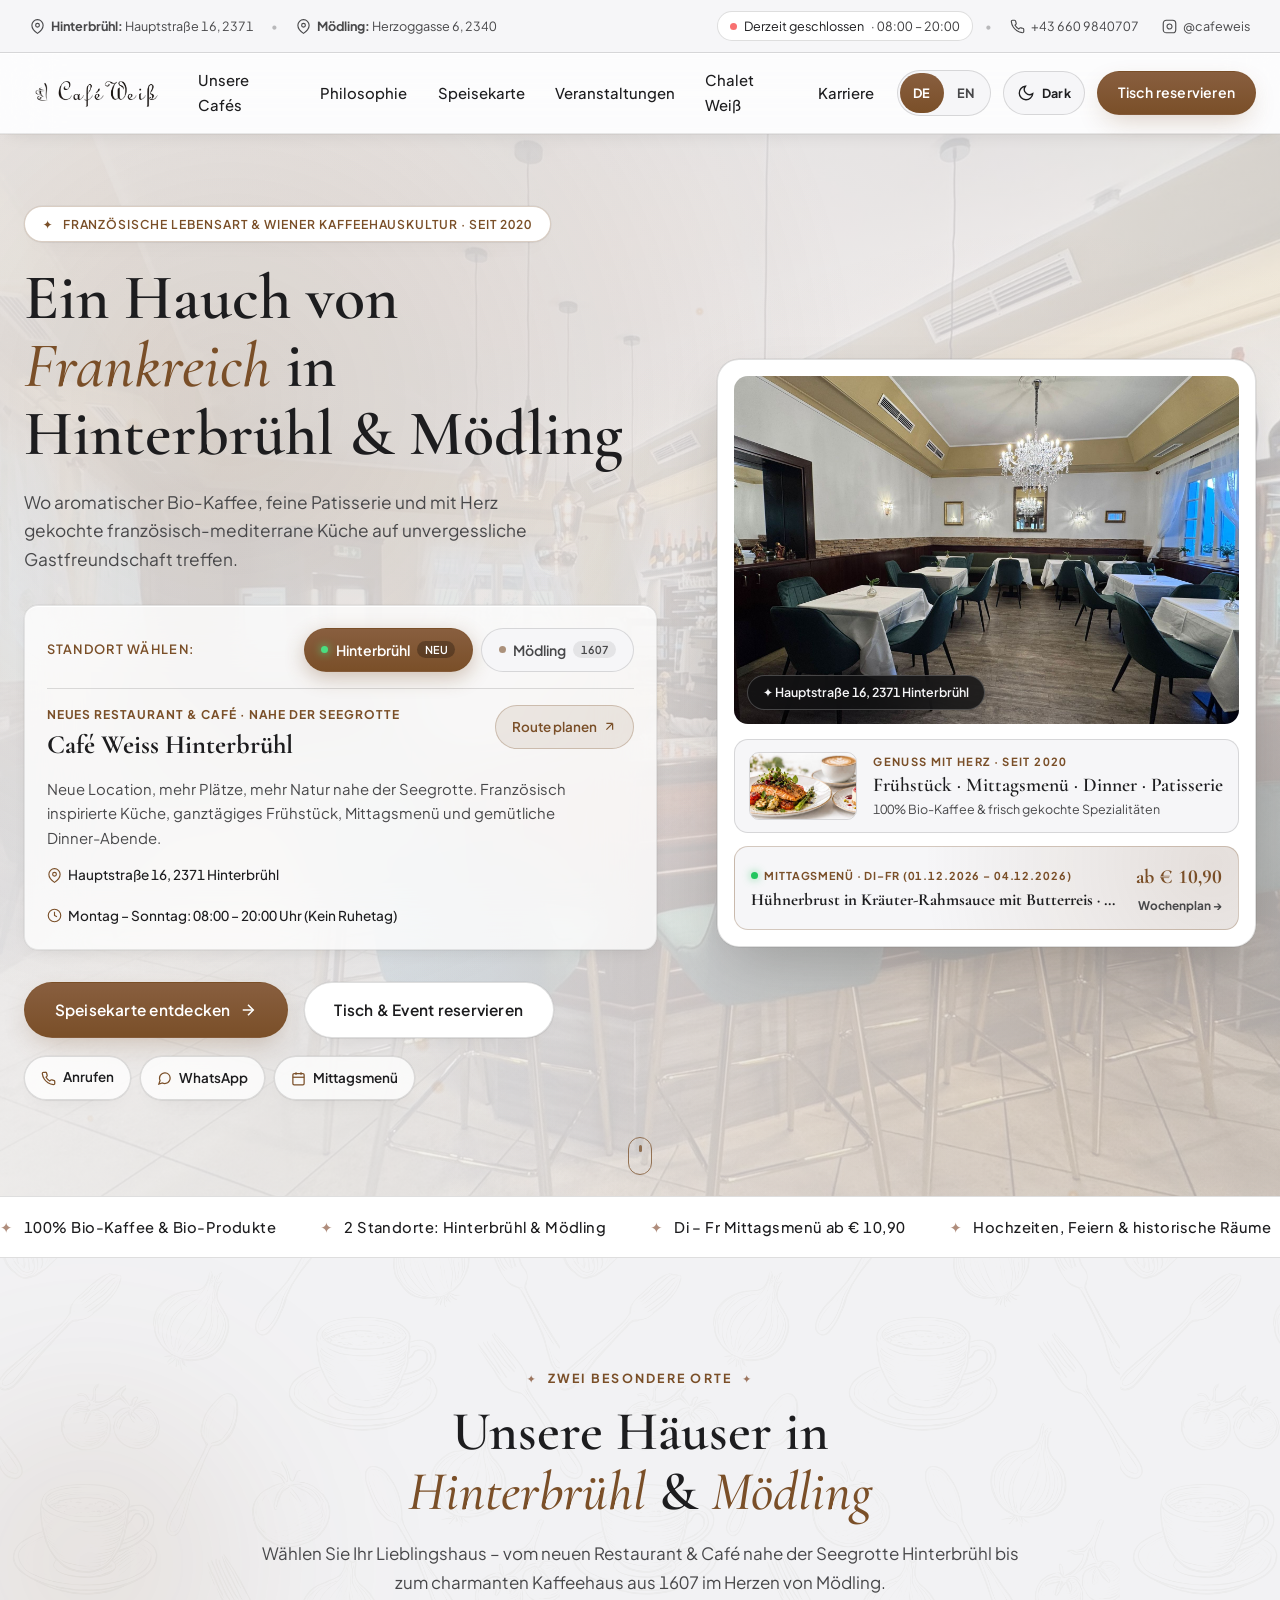
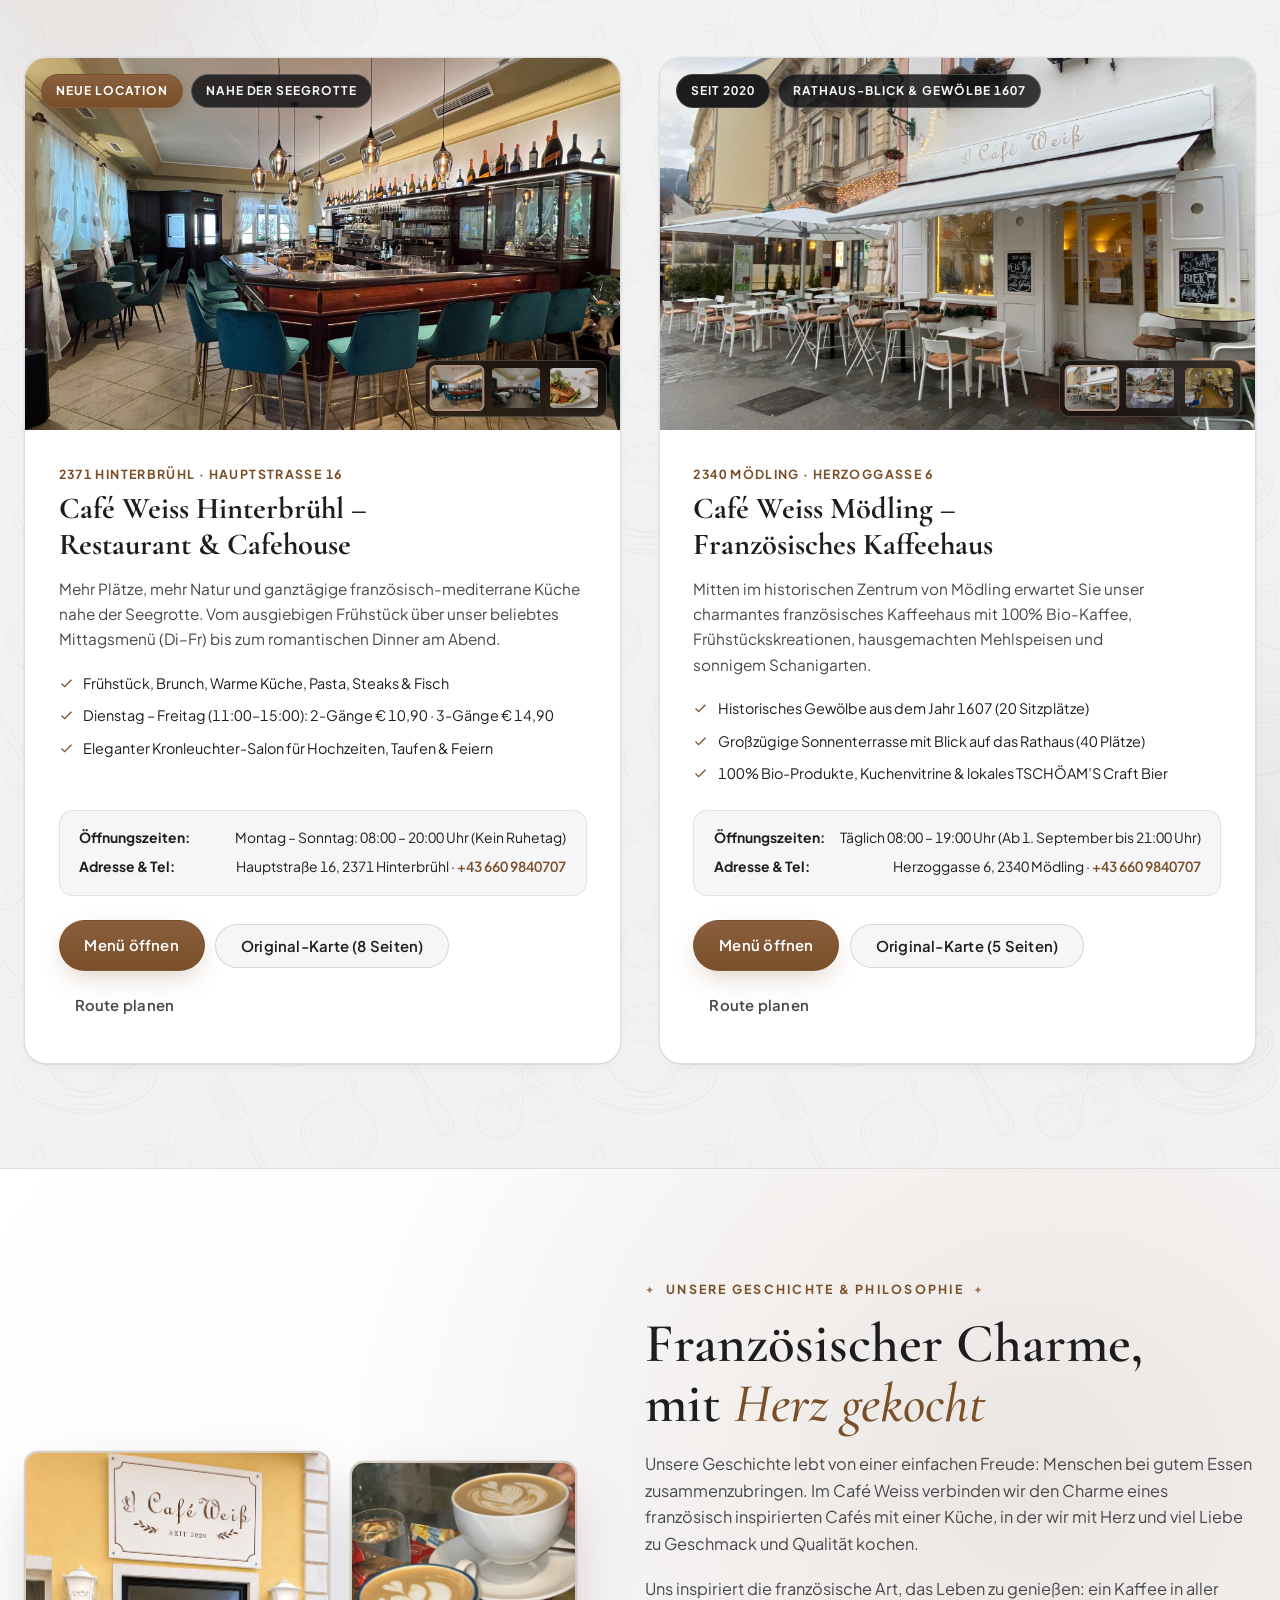
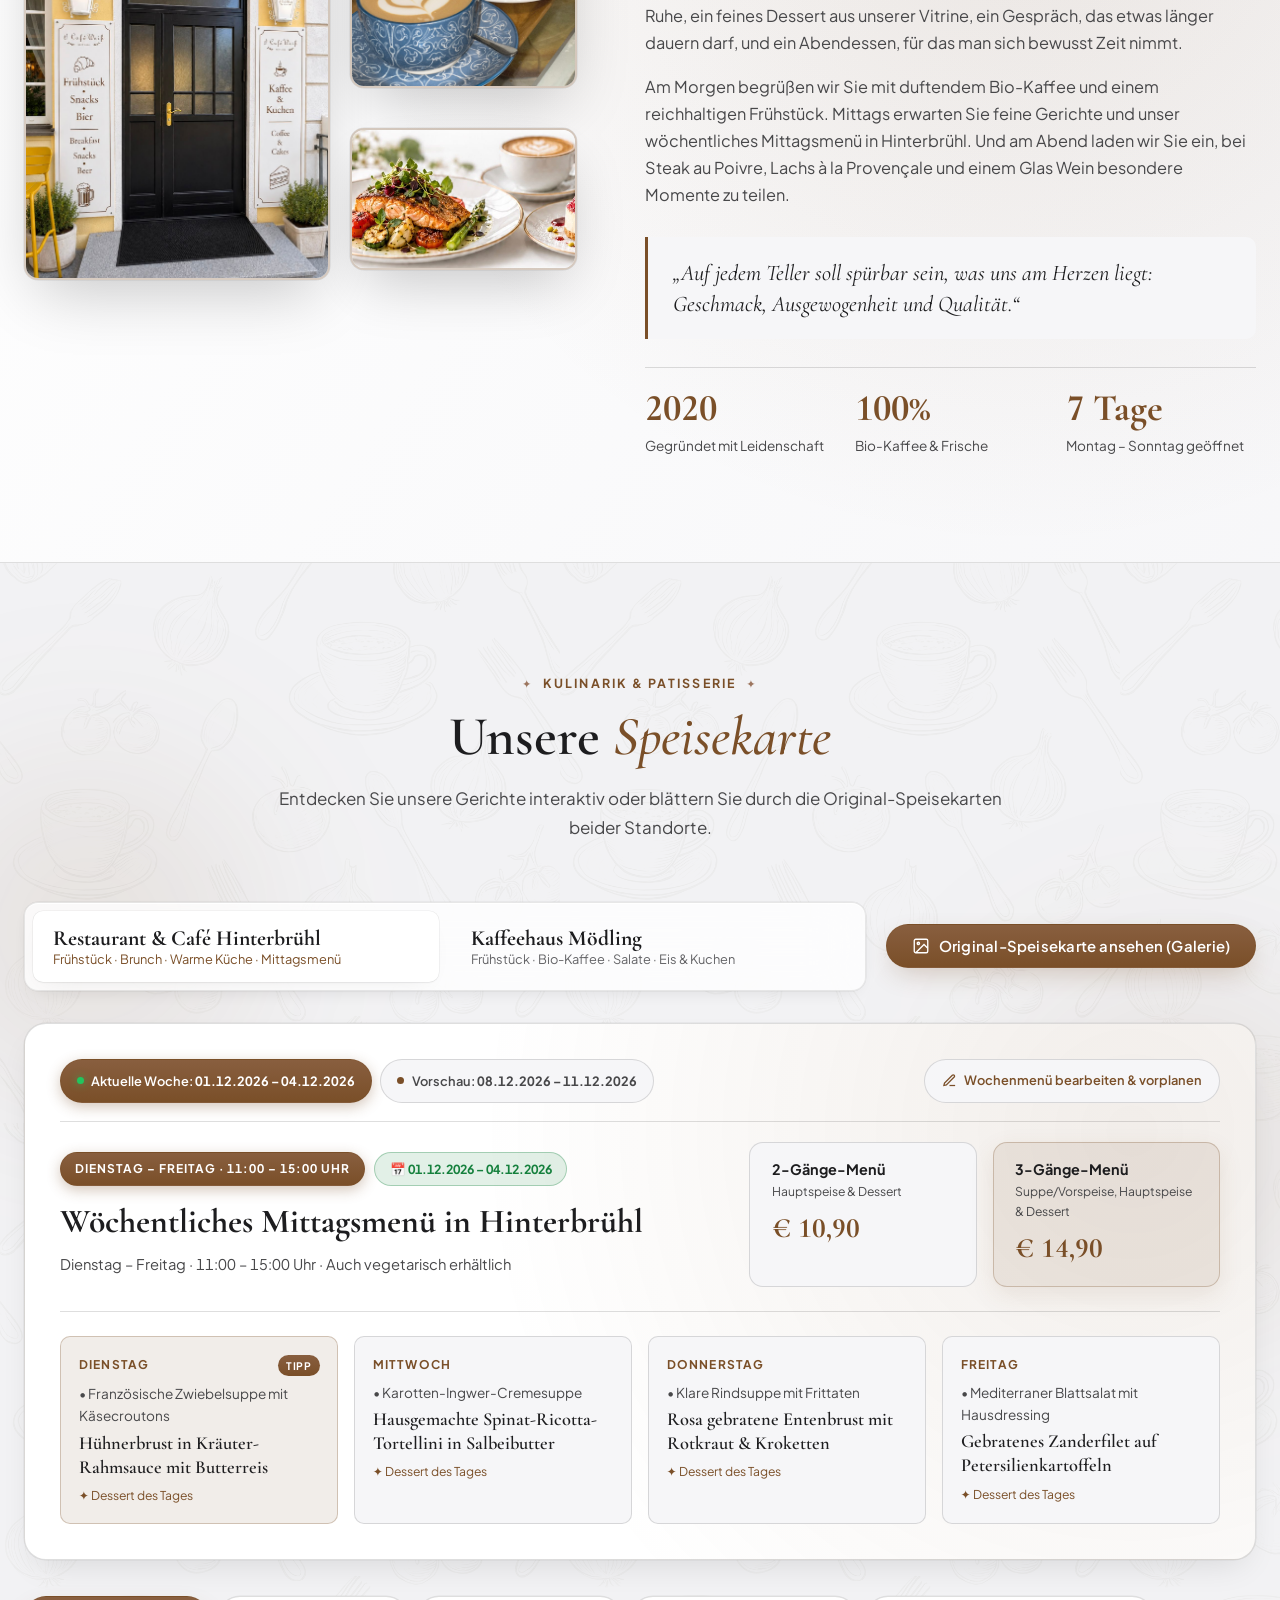
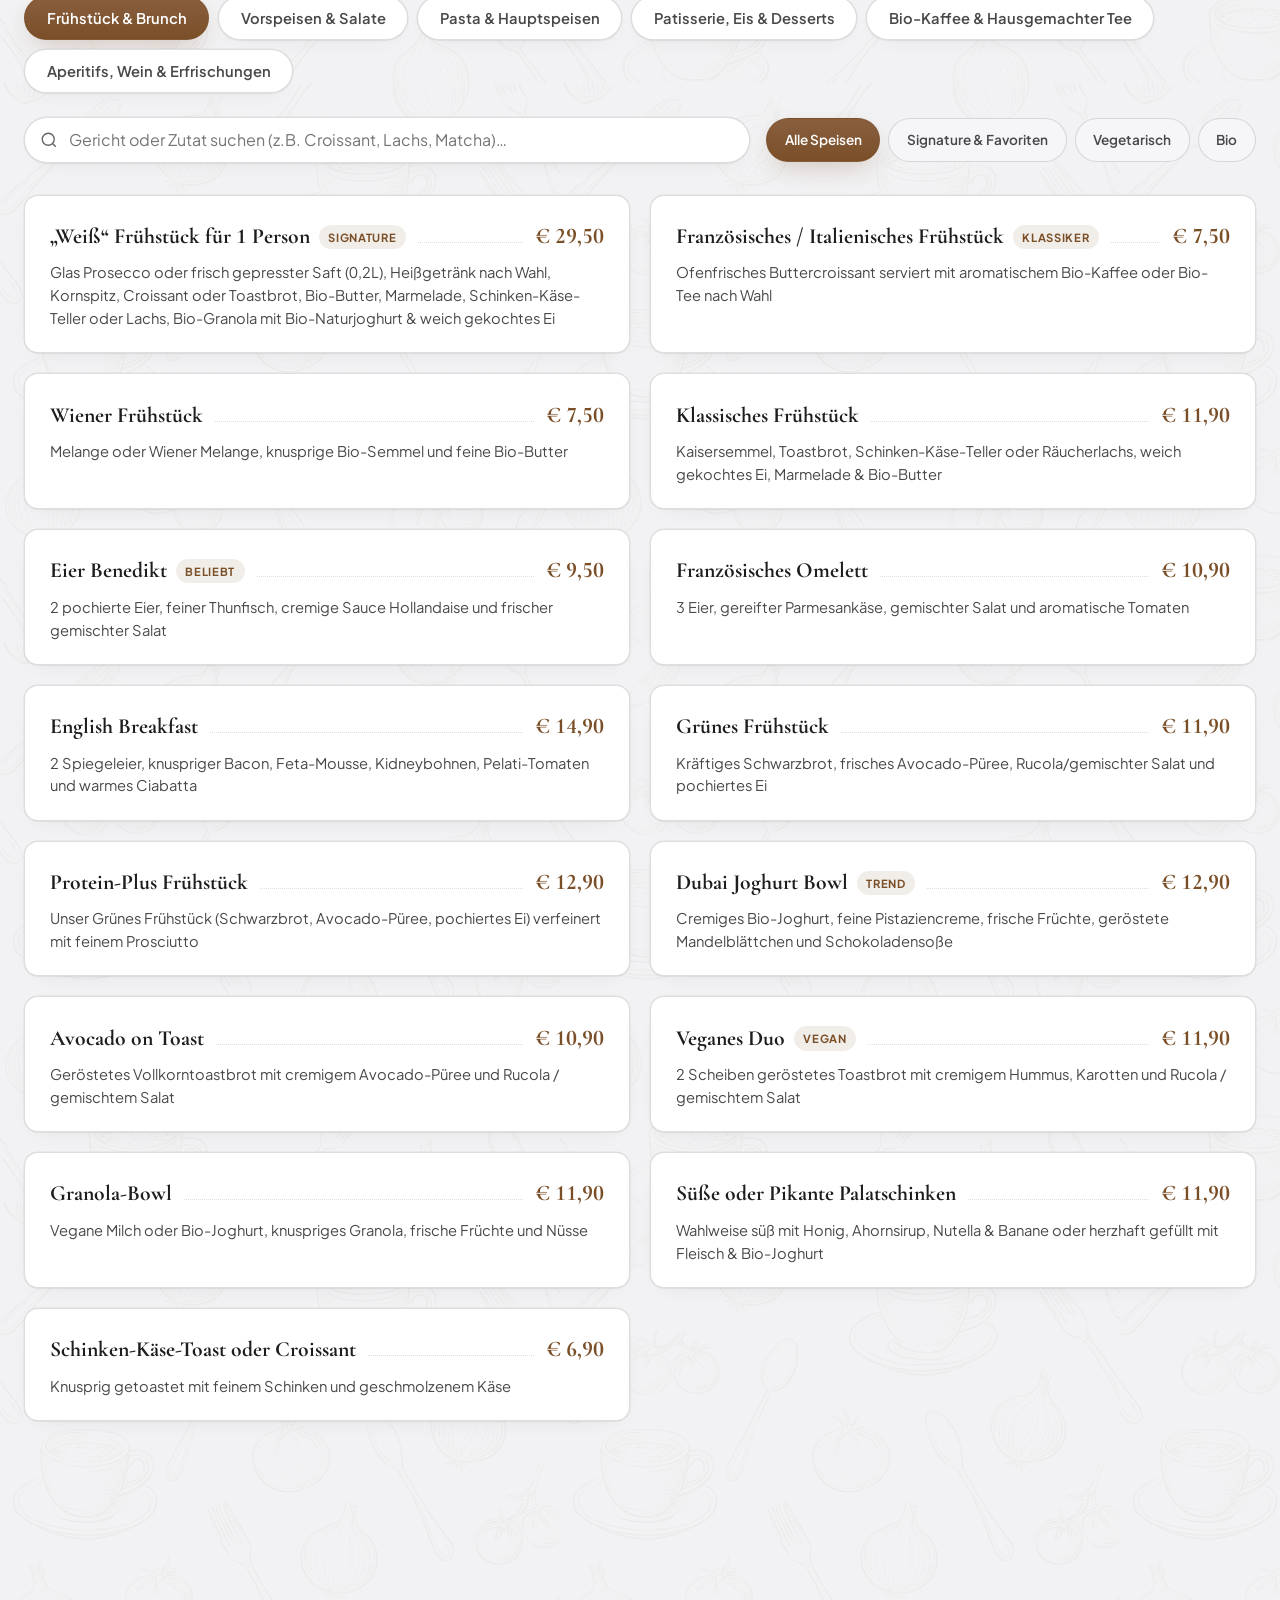
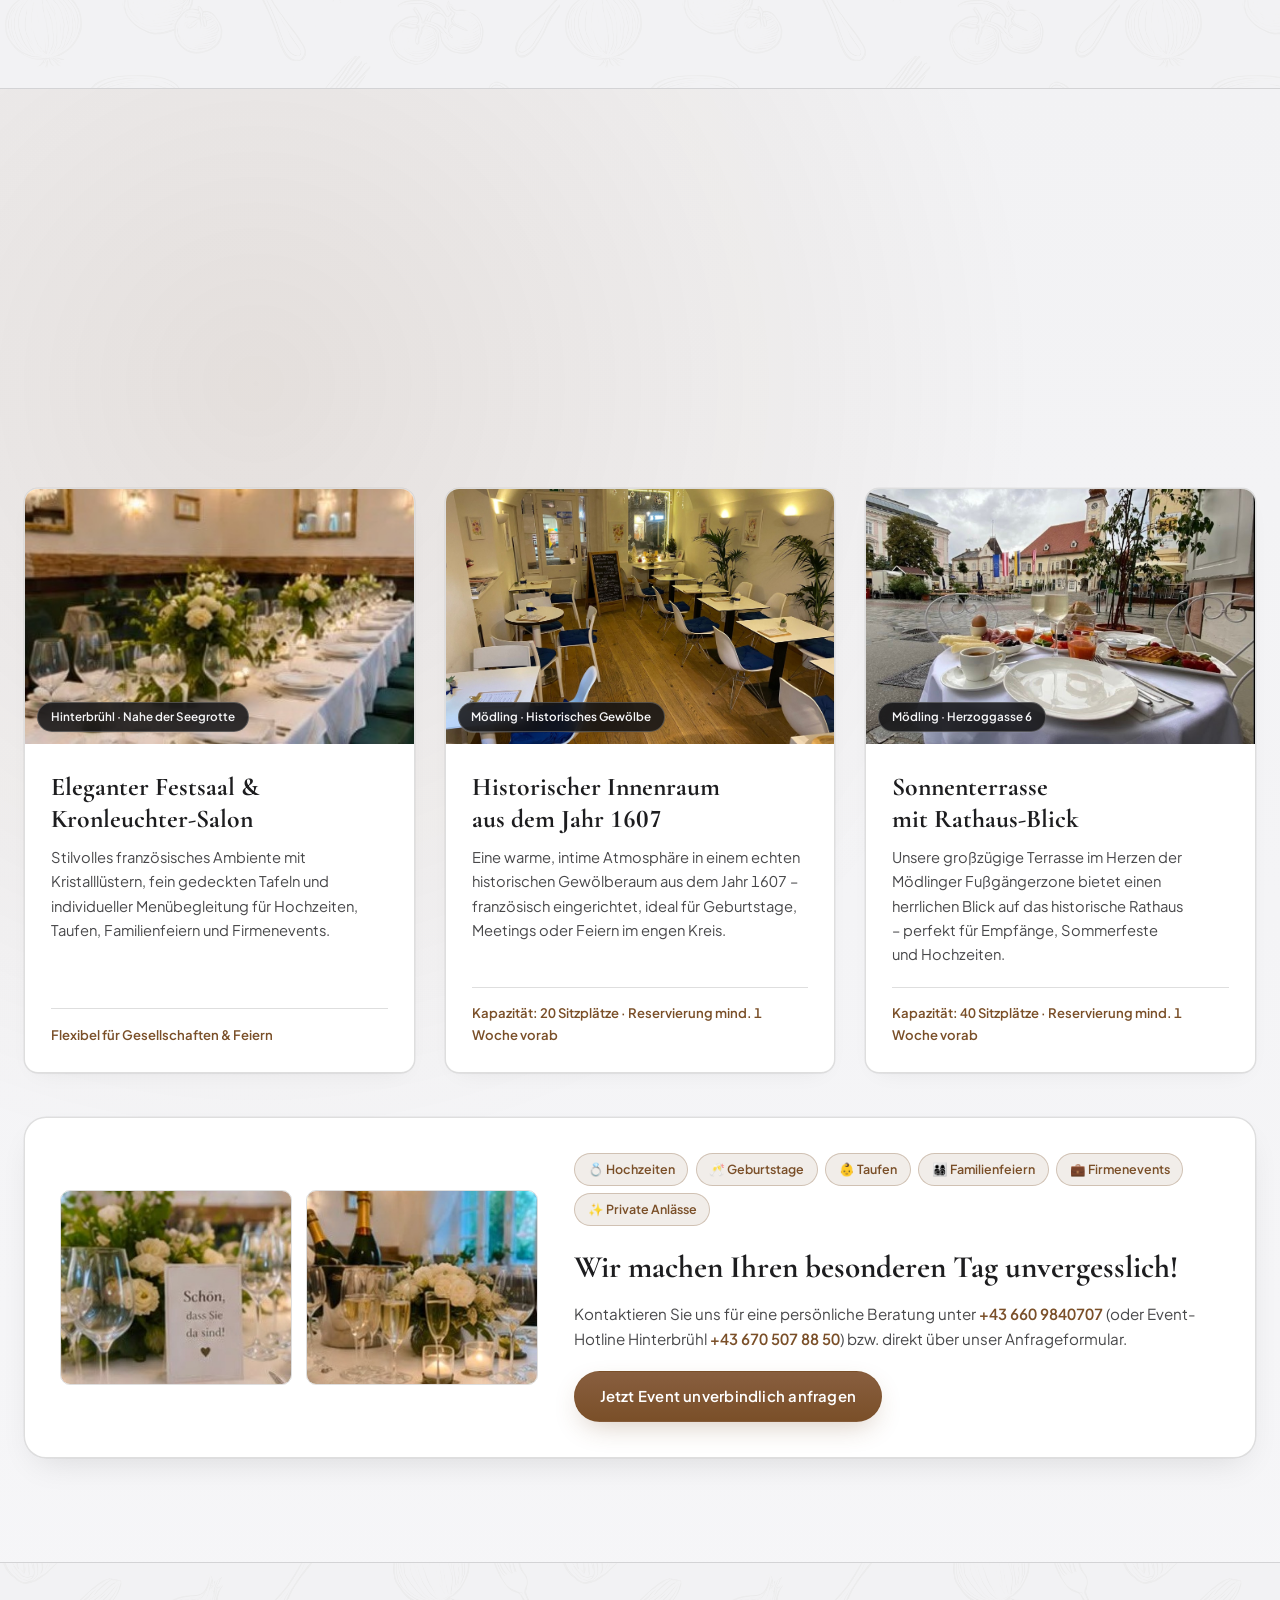
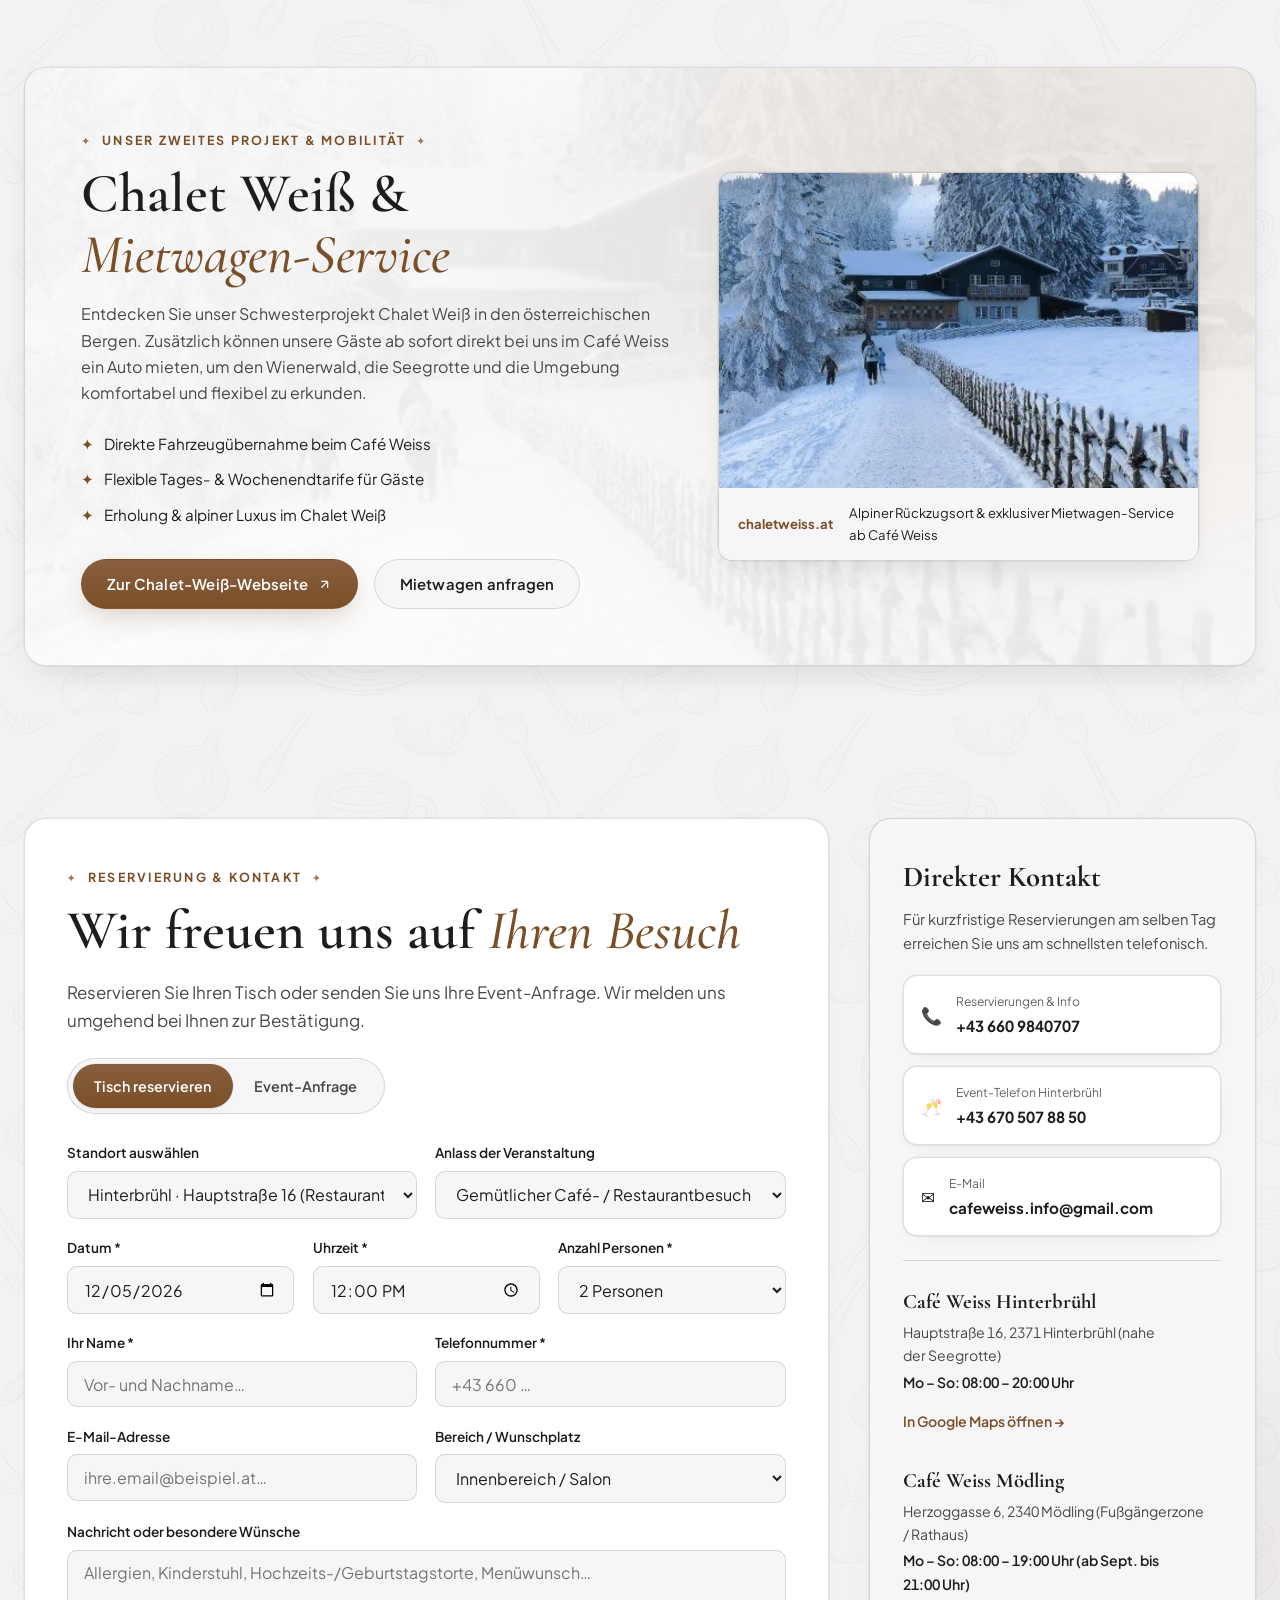
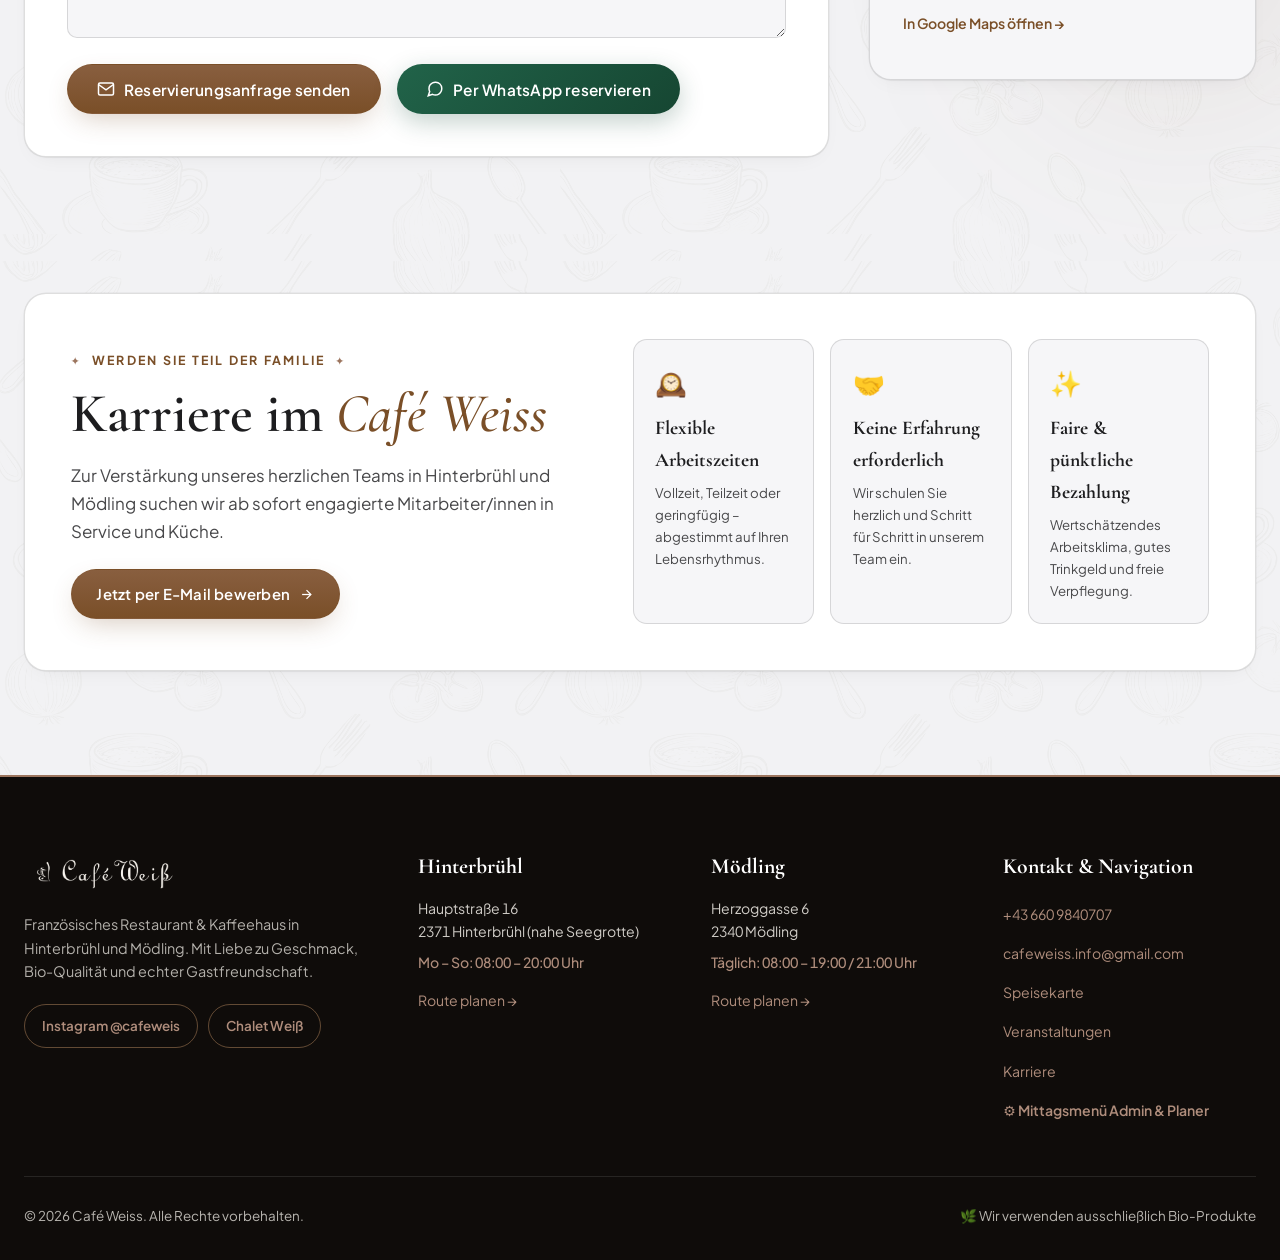
==== index.html @ 23b51be9 "Fix SVG Sun/Moon icon toggling and clean single-line mobile header" ====
<!DOCTYPE html>
<html lang="de" class="scroll-smooth">

<head>
  <meta charset="UTF-8" />
  <meta name="viewport" content="width=device-width, initial-scale=1.0, viewport-fit=cover" />
  <title>Café Weiss | Französisches Restaurant &amp; Kaffeehaus in Hinterbrühl &amp; Mödling</title>
  <meta name="description"
    content="Café Weiss – Ein Hauch von Frankreich in Hinterbrühl (Hauptstraße 16, nahe der Seegrotte) und Mödling (Herzoggasse 6). 100% Bio-Kaffee, Frühstück, Mittagsmenü, französische Küche, Patisserie &amp; Events." />
  <meta name="theme-color" content="#14100E" />
  <link rel="icon" type="image/png" href="assets/images/brand/favicon.png" />

  <!-- Open Graph -->
  <meta property="og:type" content="website" />
  <meta property="og:url" content="https://cafeweiss.eu/" />
  <meta property="og:title"
    content="Café Weiss | Französisches Restaurant &amp; Kaffeehaus in Hinterbrühl &amp; Mödling" />
  <meta property="og:description"
    content="Französischer Charme, mit Herz gekocht. Besuchen Sie unser Restaurant &amp; Café in Hinterbrühl oder unser historisches Kaffeehaus in Mödling." />
  <meta property="og:image" content="assets/images/brand/hero-hinterbruehl.jpg" />

  <!-- Google Fonts -->
  <link rel="preconnect" href="https://fonts.googleapis.com" />
  <link rel="preconnect" href="https://fonts.gstatic.com" crossorigin />
  <link
    href="https://fonts.googleapis.com/css2?family=Cormorant+Garamond:ital,wght@0,500;0,600;0,700;1,500;1,600&family=Plus+Jakarta+Sans:wght@400;500;600;700&display=swap"
    rel="stylesheet" />

  <!-- Stylesheet -->
  <link rel="stylesheet" href="css/styles.css?v=6" />
  <script>
    (function () {
      try {
        var t = localStorage.getItem("cafeweiss_theme") || localStorage.getItem("cafeweiss_site_theme") || localStorage.getItem("cafeweiss_admin_theme");
        if (t === "dark") document.documentElement.classList.add("dark");
      } catch (e) {}
    })();
  </script>

  <!-- Structured Data (JSON-LD) -->
  <script type="application/ld+json">
  {
    "@context": "https://schema.org",
    "@graph": [
      {
        "@type": "Restaurant",
        "name": "Café Weiss Hinterbrühl – Restaurant & Café",
        "image": "https://cafeweiss.eu/assets/images/brand/hero-hinterbruehl.jpg",
        "url": "https://cafeweiss.eu/",
        "telephone": "+436609840707",
        "email": "cafeweiss.info@gmail.com",
        "servesCuisine": ["French", "Austrian", "Mediterranean", "Breakfast", "Coffeehouse"],
        "priceRange": "€€",
        "address": {
          "@type": "PostalAddress",
          "streetAddress": "Hauptstraße 16",
          "addressLocality": "Hinterbrühl",
          "postalCode": "2371",
          "addressCountry": "AT"
        },
        "openingHoursSpecification": {
          "@type": "OpeningHoursSpecification",
          "dayOfWeek": ["Monday", "Tuesday", "Wednesday", "Thursday", "Friday", "Saturday", "Sunday"],
          "opens": "08:00",
          "closes": "20:00"
        }
      },
      {
        "@type": "CafeOrCoffeeShop",
        "name": "Café Weiss Mödling – Französisches Kaffeehaus",
        "image": "https://cafeweiss.eu/assets/images/brand/hero-moedling.jpg",
        "url": "https://cafeweiss.eu/",
        "telephone": "+436609840707",
        "email": "cafeweiss.info@gmail.com",
        "servesCuisine": ["French Coffeehouse", "Breakfast", "Patisserie", "Organic Coffee"],
        "priceRange": "€€",
        "address": {
          "@type": "PostalAddress",
          "streetAddress": "Herzoggasse 6",
          "addressLocality": "Mödling",
          "postalCode": "2340",
          "addressCountry": "AT"
        },
        "openingHoursSpecification": {
          "@type": "OpeningHoursSpecification",
          "dayOfWeek": ["Monday", "Tuesday", "Wednesday", "Thursday", "Friday", "Saturday", "Sunday"],
          "opens": "08:00",
          "closes": "21:00"
        }
      }
    ]
  }
  </script>
</head>

<body>
  <a href="#top" class="skip-link">Zum Hauptinhalt springen</a>

  <!-- ================= TOP BAR ================= -->
  <div class="topbar">
    <div class="container topbar__inner">
      <div class="topbar__locations">
        <a href="https://www.google.com/maps/search/?api=1&query=Hauptstra%C3%9Fe+16,+2371+Hinterbr%C3%BChl,+Austria"
          target="_blank" rel="noopener" class="topbar__link">
          <svg class="icon-xs" aria-hidden="true" viewBox="0 0 24 24" fill="none" stroke="currentColor"
            stroke-width="1.8">
            <path d="M21 10c0 7-9 13-9 13s-9-6-9-13a9 9 0 0 1 18 0z" />
            <circle cx="12" cy="10" r="3" />
          </svg>
          <span><strong>Hinterbrühl:</strong> Hauptstraße 16, 2371</span>
        </a>
        <span class="topbar__sep" aria-hidden="true">•</span>
        <a href="https://share.google/LVHGprsLfb5v46MXj" target="_blank" rel="noopener" class="topbar__link">
          <svg class="icon-xs" aria-hidden="true" viewBox="0 0 24 24" fill="none" stroke="currentColor"
            stroke-width="1.8">
            <path d="M21 10c0 7-9 13-9 13s-9-6-9-13a9 9 0 0 1 18 0z" />
            <circle cx="12" cy="10" r="3" />
          </svg>
          <span><strong>Mödling:</strong> Herzoggasse 6, 2340</span>
        </a>
      </div>

      <div class="topbar__right">
        <div class="live-status" id="headerLiveStatus" aria-live="polite">
          <span class="live-status__dot" aria-hidden="true"></span>
          <span class="live-status__text" data-i18n="hero.status.open">Jetzt geöffnet</span>
          <span class="live-status__hours">· 08:00 – 20:00</span>
        </div>
        <span class="topbar__sep" aria-hidden="true">•</span>
        <a href="tel:+436609840707" class="topbar__link topbar__phone">
          <svg class="icon-xs" aria-hidden="true" viewBox="0 0 24 24" fill="none" stroke="currentColor"
            stroke-width="1.8">
            <path
              d="M22 16.92v3a2 2 0 0 1-2.18 2 19.79 19.79 0 0 1-8.63-3.07 19.5 19.5 0 0 1-6-6 19.79 19.79 0 0 1-3.07-8.67A2 2 0 0 1 4.11 2h3a2 2 0 0 1 2 1.72 12.84 12.84 0 0 0 .7 2.81 2 2 0 0 1-.45 2.11L8.09 9.91a16 16 0 0 0 6 6l1.27-1.27a2 2 0 0 1 2.11-.45 12.84 12.84 0 0 0 2.81.7A2 2 0 0 1 22 16.92z" />
          </svg>
          <span>+43 660 9840707</span>
        </a>
        <a href="https://www.instagram.com/cafeweis/" target="_blank" rel="noopener" class="topbar__social"
          aria-label="Instagram @cafeweis">
          <svg class="icon-xs" aria-hidden="true" viewBox="0 0 24 24" fill="none" stroke="currentColor"
            stroke-width="1.8">
            <rect x="2" y="2" width="20" height="20" rx="5" ry="5" />
            <path d="M16 11.37A4 4 0 1 1 12.63 8 4 4 0 0 1 16 11.37z" />
            <line x1="17.5" y1="6.5" x2="17.51" y2="6.5" />
          </svg>
          <span>@cafeweis</span>
        </a>
      </div>
    </div>
  </div>

  <!-- ================= MAIN HEADER ================= -->
  <header class="header" id="siteHeader">
    <div class="container header__inner">
      <a href="#top" class="header__logo" aria-label="Café Weiss Startseite">
        <img src="assets/images/brand/logo-light.png?v=2" alt="Café Weiss Logo"
          class="header__logo-img header__logo-img--light" width="175" height="50" />
        <img src="assets/images/brand/logo-dark.png?v=2" alt="Café Weiss Logo"
          class="header__logo-img header__logo-img--dark" width="175" height="50" />
      </a>

      <nav class="header__nav" id="mainNav" aria-label="Hauptnavigation">
        <a href="#standorte" class="header__nav-link" data-i18n="nav.locations">Unsere Cafés</a>
        <a href="#philosophie" class="header__nav-link" data-i18n="nav.story">Philosophie</a>
        <a href="#speisekarte" class="header__nav-link" data-i18n="nav.menu">Speisekarte</a>
        <a href="#veranstaltungen" class="header__nav-link" data-i18n="nav.events">Veranstaltungen</a>
        <a href="#chalet" class="header__nav-link" data-i18n="nav.chalet">Chalet Weiß</a>
        <a href="#karriere" class="header__nav-link" data-i18n="nav.careers">Karriere</a>
      </nav>

      <div class="header__actions">
        <!-- Language Switcher (Apple Tahoe Segmented Control) -->
        <div class="lang-switch ui-segmented" role="group" aria-label="Sprachauswahl">
          <button type="button" class="lang-switch__btn active" data-lang="de">DE</button>
          <button type="button" class="lang-switch__btn" data-lang="en">EN</button>
        </div>

        <!-- Light / Dark Mode Appearance Toggle -->
        <button type="button" class="theme-toggle-btn" id="siteThemeToggleBtn" aria-label="Erscheinungsbild wechseln (Hell/Dunkel)" title="Hell / Dunkel wechseln">
          <svg class="icon-sm" id="siteThemeIconSun" aria-hidden="true" viewBox="0 0 24 24" fill="none" stroke="currentColor" stroke-width="1.8"><circle cx="12" cy="12" r="5"/><line x1="12" y1="1" x2="12" y2="3"/><line x1="12" y1="21" x2="12" y2="23"/><line x1="4.22" y1="4.22" x2="5.64" y2="5.64"/><line x1="18.36" y1="18.36" x2="19.78" y2="19.78"/><line x1="1" y1="12" x2="3" y2="12"/><line x1="21" y1="12" x2="23" y2="12"/><line x1="4.22" y1="19.78" x2="5.64" y2="18.36"/><line x1="18.36" y1="5.64" x2="19.78" y2="4.22"/></svg>
          <svg class="icon-sm" id="siteThemeIconMoon" aria-hidden="true" viewBox="0 0 24 24" fill="none" stroke="currentColor" stroke-width="1.8"><path d="M21 12.79A9 9 0 1 1 11.21 3 7 7 0 0 0 21 12.79z"/></svg>
          <span class="theme-toggle-btn__label" id="siteThemeLabel">Dark</span>
        </button>

        <a href="#reservierung" class="btn btn--gold btn--sm" data-i18n="nav.reserve">Tisch reservieren</a>

        <!-- Mobile Menu Button -->
        <button type="button" class="burger" id="burgerBtn" aria-label="Menü öffnen" aria-expanded="false">
          <span></span>
          <span></span>
          <span></span>
        </button>
      </div>
    </div>

    <!-- Mobile Navigation Drawer -->
    <div class="mobile-drawer" id="mobileDrawer" aria-hidden="true">
      <div class="mobile-drawer__inner">
        <div class="mobile-drawer__links">
          <a href="#standorte" class="mobile-drawer__link" data-i18n="nav.locations">Unsere Cafés</a>
          <a href="#philosophie" class="mobile-drawer__link" data-i18n="nav.story">Philosophie</a>
          <a href="#speisekarte" class="mobile-drawer__link" data-i18n="nav.menu">Speisekarte</a>
          <a href="#veranstaltungen" class="mobile-drawer__link" data-i18n="nav.events">Veranstaltungen</a>
          <a href="#chalet" class="mobile-drawer__link" data-i18n="nav.chalet">Chalet Weiß</a>
          <a href="#karriere" class="mobile-drawer__link" data-i18n="nav.careers">Karriere</a>
        </div>
        <div class="mobile-drawer__footer">
          <a href="#reservierung" class="btn btn--gold btn--full" data-i18n="nav.reserve">Tisch reservieren</a>
          <div class="mobile-drawer__contact">
            <a href="tel:+436609840707">+43 660 9840707</a>
            <span>•</span>
            <a href="mailto:cafeweiss.info@gmail.com">cafeweiss.info@gmail.com</a>
          </div>
        </div>
      </div>
    </div>
  </header>

  <main id="top">
    <!-- ================= CINEMATIC IMMERSIVE HERO SECTION ================= -->
    <section class="hero">
      <!-- Full-bleed Ken Burns Animated Background Image Layer -->
      <div class="hero__backdrop">
        <div class="hero__backdrop-img" id="heroBackdropImg"
          style="background-image: url('assets/images/brand/hero-hinterbruehl.jpg');"></div>
        <div class="hero__backdrop-veil"></div>
        <div class="hero__backdrop-glow"></div>
      </div>

      <!-- Interactive Golden Bokeh & Aroma Particles Canvas -->
      <canvas class="hero__canvas" id="ambientCanvas" aria-hidden="true"></canvas>

      <div class="container hero__grid">
        <!-- Left Column: Editorial Content & Interactive Glass Location Switcher -->
        <div class="hero__content" data-reveal="fade-up">
          <div class="eyebrow-badge eyebrow-badge--glow">
            <span class="eyebrow-badge__ornament">✦</span>
            <span data-i18n="hero.eyebrow">Französische Lebensart &amp; Wiener Kaffeehauskultur · Seit 2020</span>
          </div>

          <h1 class="hero__title" data-i18n-html="hero.title">
            Ein Hauch von <em>Frankreich</em> in Hinterbrühl &amp; Mödling
          </h1>

          <p class="hero__subtitle" data-i18n="hero.subtitle">
            Wo aromatischer Bio-Kaffee, feine Patisserie und mit Herz gekochte französisch-mediterrane Küche auf
            unvergessliche Gastfreundschaft treffen.
          </p>

          <!-- Interactive Glassmorphic Location Switcher Pill in Hero -->
          <div class="hero-loc-picker">
            <div class="hero-loc-picker__header">
              <span class="hero-loc-picker__label" data-i18n="hero.switch.label">Standort wählen:</span>
              <div class="hero-loc-tabs" role="tablist">
                <button type="button" class="hero-loc-tab active" data-select-location="hinterbruehl" role="tab"
                  aria-selected="true">
                  <span class="hero-loc-tab__dot"></span>
                  <span>Hinterbrühl</span>
                  <span class="hero-loc-tab__tag">NEU</span>
                </button>
                <button type="button" class="hero-loc-tab" data-select-location="moedling" role="tab"
                  aria-selected="false">
                  <span class="hero-loc-tab__dot"></span>
                  <span>Mödling</span>
                  <span class="hero-loc-tab__tag">1607</span>
                </button>
              </div>
            </div>

            <!-- Dynamic Active Location Spotlight Card -->
            <div class="hero-loc-card" id="heroLocCard">
              <div class="hero-loc-card__top">
                <div>
                  <span class="hero-loc-card__badge" id="heroLocBadge">Neues Restaurant &amp; Café · Nahe der
                    Seegrotte</span>
                  <h2 class="hero-loc-card__name" id="heroLocName">Café Weiss Hinterbrühl</h2>
                </div>
                <a href="https://www.google.com/maps/search/?api=1&query=Hauptstra%C3%9Fe+16,+2371+Hinterbr%C3%BChl,+Austria"
                  target="_blank" rel="noopener" class="hero-loc-card__route" id="heroLocMapsUrl">
                  <span data-i18n="hero.directions">Route planen</span>
                  <svg class="icon-xs" aria-hidden="true" viewBox="0 0 24 24" fill="none" stroke="currentColor"
                    stroke-width="2">
                    <path d="M7 17L17 7M17 7H7M17 7V17" />
                  </svg>
                </a>
              </div>
              <p class="hero-loc-card__desc" id="heroLocDesc">
                Neue Location, mehr Plätze, mehr Natur nahe der Seegrotte. Französisch inspirierte Küche, ganztägiges
                Frühstück, Mittagsmenü und gemütliche Dinner-Abende.
              </p>
              <div class="hero-loc-card__meta">
                <span class="hero-loc-card__meta-item">
                  <svg class="icon-xs" aria-hidden="true" viewBox="0 0 24 24" fill="none" stroke="currentColor"
                    stroke-width="1.8">
                    <path d="M21 10c0 7-9 13-9 13s-9-6-9-13a9 9 0 0 1 18 0z" />
                    <circle cx="12" cy="10" r="3" />
                  </svg>
                  <span id="heroLocAddress">Hauptstraße 16, 2371 Hinterbrühl</span>
                </span>
                <span class="hero-loc-card__meta-item">
                  <svg class="icon-xs" aria-hidden="true" viewBox="0 0 24 24" fill="none" stroke="currentColor"
                    stroke-width="1.8">
                    <circle cx="12" cy="12" r="10" />
                    <polyline points="12 6 12 12 16 14" />
                  </svg>
                  <span id="heroLocHours">Montag – Sonntag: 08:00 – 20:00 Uhr (Kein Ruhetag)</span>
                </span>
              </div>
            </div>
          </div>

          <div class="hero__actions">
            <a href="#speisekarte" class="btn btn--gold btn--lg">
              <span data-i18n="hero.cta.menu">Speisekarte entdecken</span>
              <svg class="icon-sm" aria-hidden="true" viewBox="0 0 24 24" fill="none" stroke="currentColor"
                stroke-width="2">
                <line x1="5" y1="12" x2="19" y2="12" />
                <polyline points="12 5 19 12 12 19" />
              </svg>
            </a>
            <a href="#reservierung" class="btn btn--outline-light btn--lg" data-i18n="hero.cta.reserve">
              Tisch &amp; Event reservieren
            </a>
          </div>

          <!-- Mobile-First Quick Action Dock (1-Tap Thumb Controls for iPhone/Android) -->
          <div class="hero-quick-dock" aria-label="Schnellaktionen">
            <a href="tel:+436609840707" class="hero-quick-pill">
              <svg class="icon-xs" aria-hidden="true" viewBox="0 0 24 24" fill="none" stroke="currentColor" stroke-width="2"><path d="M22 16.92v3a2 2 0 0 1-2.18 2 19.79 19.79 0 0 1-8.63-3.07 19.5 19.5 0 0 1-6-6 19.79 19.79 0 0 1-3.07-8.67A2 2 0 0 1 4.11 2h3a2 2 0 0 1 2 1.72 12.84 12.84 0 0 0 .7 2.81 2 2 0 0 1-.45 2.11L8.09 9.91a16 16 0 0 0 6 6l1.27-1.27a2 2 0 0 1 2.11-.45 12.84 12.84 0 0 0 2.81.7A2 2 0 0 1 22 16.92z"/></svg>
              <span data-i18n="quick.call">Anrufen</span>
            </a>
            <a href="https://wa.me/436609840707" target="_blank" rel="noopener" class="hero-quick-pill">
              <svg class="icon-xs" aria-hidden="true" viewBox="0 0 24 24" fill="none" stroke="currentColor" stroke-width="2"><path d="M21 11.5a8.38 8.38 0 0 1-.9 3.8 8.5 8.5 0 0 1-7.6 4.7 8.38 8.38 0 0 1-3.8-.9L3 21l1.9-5.7a8.38 8.38 0 0 1-.9-3.8 8.5 8.5 0 0 1 4.7-7.6 8.38 8.38 0 0 1 3.8-.9h.5a8.48 8.48 0 0 1 8 8v.5z"/></svg>
              <span>WhatsApp</span>
            </a>
            <a href="#lunchMenuBanner" class="hero-quick-pill">
              <svg class="icon-xs" aria-hidden="true" viewBox="0 0 24 24" fill="none" stroke="currentColor" stroke-width="2"><rect x="3" y="4" width="18" height="18" rx="2" ry="2"/><line x1="16" y1="2" x2="16" y2="6"/><line x1="8" y1="2" x2="8" y2="6"/><line x1="3" y1="10" x2="21" y2="10"/></svg>
              <span>Mittagsmenü</span>
            </a>
          </div>
        </div>

        <!-- Right Column: Apple Tahoe Bento Showcase + Live Mittagsmenü Concierge Widget -->
        <div class="hero__visual" data-reveal="fade-up" style="--delay: 0.12s">
          <div class="hero-editorial-card">
            <div class="hero-editorial-card__frame">
              <img src="assets/images/brand/interior-hinterbruehl.jpg" alt="Café Weiss Salon &amp; Ambiente"
                class="hero-editorial-card__img" id="heroMainImg" width="1920" height="1440" fetchpriority="high" />
              <div class="hero-editorial-card__badge" id="heroImgCaption">
                <span>✦ Salon &amp; Kulinarik · Hinterbrühl</span>
              </div>
            </div>

            <div class="hero-editorial-card__footer">
              <img src="assets/images/brand/dish-salmon-dessert.jpg" alt="Lachs à la Provençale &amp; Patisserie"
                class="hero-editorial-card__thumb" id="heroSecondaryImg" width="1290" height="493"
                fetchpriority="high" />
              <div class="hero-editorial-card__text">
                <span class="hero-editorial-card__kicker">Genuss mit Herz · Seit 2020</span>
                <strong>Frühstück · Mittagsmenü · Dinner · Patisserie</strong>
                <span class="hero-editorial-card__sub">100% Bio-Kaffee &amp; frisch gekochte Spezialitäten</span>
              </div>
            </div>

            <!-- Live Weekly Mittagsmenü Widget inside Hero Bento -->
            <a href="#lunchMenuBanner" class="hero-live-lunch" id="heroLiveLunchCard">
              <div class="hero-live-lunch__left">
                <span class="hero-live-lunch__pill">
                  <span class="hero-live-lunch__dot"></span>
                  <span id="heroLiveLunchPeriod">AKTUELLES MITTAGSMENÜ · DI–FR 11:00–15:00</span>
                </span>
                <strong class="hero-live-lunch__dish" id="heroLiveLunchDish">Schweinegeschnetzeltes · Ravioli in Beurre-blanc · Pasta mit Lachs</strong>
              </div>
              <div class="hero-live-lunch__right">
                <span class="hero-live-lunch__price" id="heroLiveLunchPrice">ab € 10,90</span>
                <span class="hero-live-lunch__cta" data-i18n="hero.lunch.cta">Wochenplan →</span>
              </div>
            </a>
          </div>
        </div>
      </div>

      <!-- Scroll Down Indicator -->
      <a href="#standorte" class="hero__scroll-cue" aria-label="Nach unten scrollen">
        <span class="hero__scroll-mouse"><span class="hero__scroll-wheel"></span></span>
      </a>
    </section>

    <!-- ================= INFINITE ANIMATED MARQUEE RIBBON ================= -->
    <div class="marquee-ribbon" aria-label="Highlights">
      <div class="marquee-ribbon__track">
        <div class="marquee-ribbon__group">
          <span class="ribbon__item"><span class="ribbon__icon">✦</span><span data-i18n="strip.bio">100% Bio-Kaffee
              &amp; Bio-Produkte</span></span>
          <span class="ribbon__item"><span class="ribbon__icon">✦</span><span data-i18n="strip.locations">2 Standorte:
              Hinterbrühl &amp; Mödling</span></span>
          <span class="ribbon__item"><span class="ribbon__icon">✦</span><span data-i18n="strip.lunch">Di – Fr
              Mittagsmenü ab € 10,90</span></span>
          <span class="ribbon__item"><span class="ribbon__icon">✦</span><span data-i18n="strip.events">Hochzeiten,
              Feiern &amp; historische Räume</span></span>
          <span class="ribbon__item"><span class="ribbon__icon">✦</span><span>Lachs à la Provençale · Steak au Poivre ·
              Crème Brûlée</span></span>
          <span class="ribbon__item"><span class="ribbon__icon">✦</span><span>Chalet Weiß &amp; Exklusiver
              Mietwagen-Service</span></span>
        </div>
        <div class="marquee-ribbon__group" aria-hidden="true">
          <span class="ribbon__item"><span class="ribbon__icon">✦</span><span data-i18n="strip.bio">100% Bio-Kaffee
              &amp; Bio-Produkte</span></span>
          <span class="ribbon__item"><span class="ribbon__icon">✦</span><span data-i18n="strip.locations">2 Standorte:
              Hinterbrühl &amp; Mödling</span></span>
          <span class="ribbon__item"><span class="ribbon__icon">✦</span><span data-i18n="strip.lunch">Di – Fr
              Mittagsmenü ab € 10,90</span></span>
          <span class="ribbon__item"><span class="ribbon__icon">✦</span><span data-i18n="strip.events">Hochzeiten,
              Feiern &amp; historische Räume</span></span>
          <span class="ribbon__item"><span class="ribbon__icon">✦</span><span>Lachs à la Provençale · Steak au Poivre ·
              Crème Brûlée</span></span>
          <span class="ribbon__item"><span class="ribbon__icon">✦</span><span>Chalet Weiß &amp; Exklusiver
              Mietwagen-Service</span></span>
        </div>
      </div>
    </div>

    <!-- ================= OUR TWO LOCATIONS (WITH TEXTURED & ORB BACKDROP) ================= -->
    <section class="section locations-section has-culinary-pattern" id="standorte">
      <div class="ambient-orb ambient-orb--gold-left" aria-hidden="true"></div>
      <div class="ambient-orb ambient-orb--emerald-right" aria-hidden="true"></div>

      <div class="container">
        <div class="section-header text-center" data-reveal="fade-up">
          <span class="section-eyebrow" data-i18n="locations.eyebrow">Zwei besondere Orte</span>
          <h2 class="section-title" data-i18n-html="locations.title">Unsere Häuser in <em>Hinterbrühl</em> &amp;
            <em>Mödling</em>
          </h2>
          <p class="section-subtitle" data-i18n="locations.subtitle">
            Wählen Sie Ihr Lieblingshaus – vom neuen Restaurant &amp; Café nahe der Seegrotte Hinterbrühl bis zum
            charmanten Kaffeehaus aus 1607 im Herzen von Mödling.
          </p>
        </div>

        <div class="locations-grid">
          <!-- LOCATION 1: HINTERBRÜHL -->
          <article class="loc-card" data-location-card="hinterbruehl" data-reveal="fade-up" style="--delay: 0.1s">
            <div class="loc-card__media">
              <img src="assets/images/brand/hero-hinterbruehl.jpg" alt="Café Weiss Hinterbrühl Restaurant &amp; Bar"
                class="loc-card__img" id="cardImgHinterbruehl" width="1920" height="1440" loading="lazy" />
              <div class="loc-card__badges">
                <span class="badge badge--gold">NEUE LOCATION</span>
                <span class="badge badge--glass">Nahe der Seegrotte</span>
              </div>
              <div class="loc-card__thumbs">
                <button type="button" class="loc-thumb active" data-target="cardImgHinterbruehl"
                  data-src="assets/images/brand/hero-hinterbruehl.jpg" aria-label="Bar &amp; Lounge">
                  <img src="assets/images/brand/hero-hinterbruehl.jpg" alt="" width="1920" height="1440"
                    loading="lazy" />
                </button>
                <button type="button" class="loc-thumb" data-target="cardImgHinterbruehl"
                  data-src="assets/images/brand/interior-hinterbruehl.jpg" aria-label="Kronleuchter-Salon">
                  <img src="assets/images/brand/interior-hinterbruehl.jpg" alt="" width="1920" height="1440"
                    loading="lazy" />
                </button>
                <button type="button" class="loc-thumb" data-target="cardImgHinterbruehl"
                  data-src="assets/images/brand/dish-salmon-dessert.jpg" aria-label="Kulinarik">
                  <img src="assets/images/brand/dish-salmon-dessert.jpg" alt="" width="1290" height="493"
                    loading="lazy" />
                </button>
              </div>
            </div>

            <div class="loc-card__body">
              <div class="loc-card__kicker">2371 Hinterbrühl · Hauptstraße 16</div>
              <h3 class="loc-card__title">Café Weiss Hinterbrühl – Restaurant &amp; Cafehouse</h3>
              <p class="loc-card__text">
                Mehr Plätze, mehr Natur und ganztägige französisch-mediterrane Küche nahe der Seegrotte. Vom ausgiebigen
                Frühstück über unser beliebtes Mittagsmenü (Di–Fr) bis zum romantischen Dinner am Abend.
              </p>

              <ul class="loc-card__features">
                <li>
                  <svg class="icon-xs" aria-hidden="true" viewBox="0 0 24 24" fill="none" stroke="currentColor"
                    stroke-width="2">
                    <polyline points="20 6 9 17 4 12" />
                  </svg>
                  <span>Frühstück, Brunch, Warme Küche, Pasta, Steaks &amp; Fisch</span>
                </li>
                <li>
                  <svg class="icon-xs" aria-hidden="true" viewBox="0 0 24 24" fill="none" stroke="currentColor"
                    stroke-width="2">
                    <polyline points="20 6 9 17 4 12" />
                  </svg>
                  <span>Dienstag – Freitag (11:00–15:00): 2-Gänge € 10,90 · 3-Gänge € 14,90</span>
                </li>
                <li>
                  <svg class="icon-xs" aria-hidden="true" viewBox="0 0 24 24" fill="none" stroke="currentColor"
                    stroke-width="2">
                    <polyline points="20 6 9 17 4 12" />
                  </svg>
                  <span>Eleganter Kronleuchter-Salon für Hochzeiten, Taufen &amp; Feiern</span>
                </li>
              </ul>

              <div class="loc-card__info-box">
                <div class="loc-card__info-row">
                  <strong>Öffnungszeiten:</strong>
                  <span>Montag – Sonntag: 08:00 – 20:00 Uhr (Kein Ruhetag)</span>
                </div>
                <div class="loc-card__info-row">
                  <strong>Adresse &amp; Tel:</strong>
                  <span>Hauptstraße 16, 2371 Hinterbrühl · <a href="tel:+436609840707">+43 660 9840707</a></span>
                </div>
              </div>

              <div class="loc-card__actions">
                <a href="#speisekarte" class="btn btn--primary" data-jump-menu="hinterbruehl">
                  <span data-i18n="locations.btn.menu">Menü öffnen</span>
                </a>
                <button type="button" class="btn btn--secondary" data-open-lightbox="hinterbruehl">
                  Original-Karte (8 Seiten)
                </button>
                <a href="https://www.google.com/maps/search/?api=1&query=Hauptstra%C3%9Fe+16,+2371+Hinterbr%C3%BChl,+Austria"
                  target="_blank" rel="noopener" class="btn btn--ghost">
                  <span data-i18n="locations.btn.route">Route planen</span>
                </a>
              </div>
            </div>
          </article>

          <!-- LOCATION 2: MÖDLING -->
          <article class="loc-card" data-location-card="moedling" data-reveal="fade-up" style="--delay: 0.22s">
            <div class="loc-card__media">
              <img src="assets/images/brand/hero-moedling.jpg" alt="Café Weiss Mödling in der Herzoggasse 6"
                class="loc-card__img" id="cardImgMoedling" width="1920" height="1440" loading="lazy" />
              <div class="loc-card__badges">
                <span class="badge badge--emerald">SEIT 2020</span>
                <span class="badge badge--glass">Rathaus-Blick &amp; Gewölbe 1607</span>
              </div>
              <div class="loc-card__thumbs">
                <button type="button" class="loc-thumb active" data-target="cardImgMoedling"
                  data-src="assets/images/brand/hero-moedling.jpg" aria-label="Fassade &amp; Schanigarten">
                  <img src="assets/images/brand/hero-moedling.jpg" alt="" width="1920" height="1440" loading="lazy" />
                </button>
                <button type="button" class="loc-thumb" data-target="cardImgMoedling"
                  data-src="assets/images/brand/icon-event.png" aria-label="Sonnenterrasse mit Rathaus-Blick">
                  <img src="assets/images/brand/icon-event.png" alt="" width="1149" height="874" loading="lazy" />
                </button>
                <button type="button" class="loc-thumb" data-target="cardImgMoedling"
                  data-src="assets/images/brand/events-bg.jpg" aria-label="Historischer Raum aus 1607">
                  <img src="assets/images/brand/events-bg.jpg" alt="" width="1920" height="1440" loading="lazy" />
                </button>
              </div>
            </div>

            <div class="loc-card__body">
              <div class="loc-card__kicker">2340 Mödling · Herzoggasse 6</div>
              <h3 class="loc-card__title">Café Weiss Mödling – Französisches Kaffeehaus</h3>
              <p class="loc-card__text">
                Mitten im historischen Zentrum von Mödling erwartet Sie unser charmantes französisches Kaffeehaus mit
                100% Bio-Kaffee, Frühstückskreationen, hausgemachten Mehlspeisen und sonnigem Schanigarten.
              </p>

              <ul class="loc-card__features">
                <li>
                  <svg class="icon-xs" aria-hidden="true" viewBox="0 0 24 24" fill="none" stroke="currentColor"
                    stroke-width="2">
                    <polyline points="20 6 9 17 4 12" />
                  </svg>
                  <span>Historisches Gewölbe aus dem Jahr 1607 (20 Sitzplätze)</span>
                </li>
                <li>
                  <svg class="icon-xs" aria-hidden="true" viewBox="0 0 24 24" fill="none" stroke="currentColor"
                    stroke-width="2">
                    <polyline points="20 6 9 17 4 12" />
                  </svg>
                  <span>Großzügige Sonnenterrasse mit Blick auf das Rathaus (40 Plätze)</span>
                </li>
                <li>
                  <svg class="icon-xs" aria-hidden="true" viewBox="0 0 24 24" fill="none" stroke="currentColor"
                    stroke-width="2">
                    <polyline points="20 6 9 17 4 12" />
                  </svg>
                  <span>100% Bio-Produkte, Kuchenvitrine &amp; lokales TSCHÖAM’S Craft Bier</span>
                </li>
              </ul>

              <div class="loc-card__info-box">
                <div class="loc-card__info-row">
                  <strong>Öffnungszeiten:</strong>
                  <span>Täglich 08:00 – 19:00 Uhr (Ab 1. September bis 21:00 Uhr)</span>
                </div>
                <div class="loc-card__info-row">
                  <strong>Adresse &amp; Tel:</strong>
                  <span>Herzoggasse 6, 2340 Mödling · <a href="tel:+436609840707">+43 660 9840707</a></span>
                </div>
              </div>

              <div class="loc-card__actions">
                <a href="#speisekarte" class="btn btn--primary" data-jump-menu="moedling">
                  <span data-i18n="locations.btn.menu">Menü öffnen</span>
                </a>
                <button type="button" class="btn btn--secondary" data-open-lightbox="moedling">
                  Original-Karte (5 Seiten)
                </button>
                <a href="https://share.google/LVHGprsLfb5v46MXj" target="_blank" rel="noopener" class="btn btn--ghost">
                  <span data-i18n="locations.btn.route">Route planen</span>
                </a>
              </div>
            </div>
          </article>
        </div>
      </div>
    </section>

    <!-- ================= PHILOSOPHY & STORY (DARK LUXURY PARALLAX BACKDROP) ================= -->
    <section class="section story-section" id="philosophie">
      <div class="story-section__parallax"
        style="background-image: url('assets/images/brand/interior-hinterbruehl.jpg');" aria-hidden="true"></div>
      <div class="story-section__veil" aria-hidden="true"></div>

      <div class="container story__grid">
        <div class="story__images" data-reveal="fade-right">
          <div class="story-collage">
            <figure class="story-collage__item story-collage__item--main">
              <img src="assets/images/brand/chalet-car-2.jpg" alt="Café Weiss Eingang &amp; Schild Seit 2020"
                width="1222" height="2048" loading="lazy" />
            </figure>
            <figure class="story-collage__item story-collage__item--top">
              <img src="assets/images/brand/moedling-card.jpg" alt="Bio Latte Art im Café Weiss" width="1920"
                height="1973" loading="lazy" />
            </figure>
            <figure class="story-collage__item story-collage__item--bottom">
              <img src="assets/images/brand/dish-salmon-dessert.jpg" alt="Französische Küche &amp; Patisserie"
                width="1290" height="493" loading="lazy" />
            </figure>
          </div>
        </div>

        <div class="story__content" data-reveal="fade-left" style="--delay: 0.15s">
          <span class="section-eyebrow section-eyebrow--light" data-i18n="story.eyebrow">Unsere Geschichte &amp;
            Philosophie</span>
          <h2 class="section-title section-title--light" data-i18n-html="story.title">Französischer Charme, mit <em>Herz
              gekocht</em></h2>

          <p class="story__paragraph" data-i18n="story.p1">
            Unsere Geschichte lebt von einer einfachen Freude: Menschen bei gutem Essen zusammenzubringen. Im Café Weiss
            verbinden wir den Charme eines französisch inspirierten Cafés mit einer Küche, in der wir mit Herz und viel
            Liebe zu Geschmack und Qualität kochen.
          </p>
          <p class="story__paragraph" data-i18n="story.p2">
            Uns inspiriert die französische Art, das Leben zu genießen: ein Kaffee in aller Ruhe, ein feines Dessert aus
            unserer Vitrine, ein Gespräch, das etwas länger dauern darf, und ein Abendessen, für das man sich bewusst
            Zeit nimmt.
          </p>
          <p class="story__paragraph" data-i18n="story.p3">
            Am Morgen begrüßen wir Sie mit duftendem Bio-Kaffee und einem reichhaltigen Frühstück. Mittags erwarten Sie
            feine Gerichte und unser wöchentliches Mittagsmenü in Hinterbrühl. Und am Abend laden wir Sie ein, bei Steak
            au Poivre, Lachs à la Provençale und einem Glas Wein besondere Momente zu teilen.
          </p>

          <blockquote class="story__quote" data-i18n="story.quote">
            „Auf jedem Teller soll spürbar sein, was uns am Herzen liegt: Geschmack, Ausgewogenheit und Qualität.“
          </blockquote>

          <div class="story__stats">
            <div class="story-stat">
              <span class="story-stat__num" data-i18n="story.stat1.num">2020</span>
              <span class="story-stat__label" data-i18n="story.stat1.label">Gegründet mit Leidenschaft</span>
            </div>
            <div class="story-stat">
              <span class="story-stat__num" data-i18n="story.stat2.num">100%</span>
              <span class="story-stat__label" data-i18n="story.stat2.label">Bio-Kaffee &amp; Frische</span>
            </div>
            <div class="story-stat">
              <span class="story-stat__num" data-i18n="story.stat3.num">7 Tage</span>
              <span class="story-stat__label" data-i18n="story.stat3.label">Montag – Sonntag geöffnet</span>
            </div>
          </div>
        </div>
      </div>
    </section>

    <!-- ================= INTERACTIVE DIGITAL MENU ================= -->
    <section class="section menu-section has-culinary-pattern" id="speisekarte">
      <div class="ambient-orb ambient-orb--gold-right" aria-hidden="true"></div>
      <div class="ambient-orb ambient-orb--gold-left" aria-hidden="true"></div>

      <div class="container">
        <div class="section-header text-center" data-reveal="fade-up">
          <span class="section-eyebrow" data-i18n="menu.eyebrow">Kulinarik &amp; Patisserie</span>
          <h2 class="section-title" data-i18n-html="menu.title">Unsere <em>Speisekarte</em></h2>
          <p class="section-subtitle" data-i18n="menu.subtitle">
            Entdecken Sie unsere Gerichte interaktiv oder blättern Sie durch die Original-Speisekarten beider Standorte.
          </p>
        </div>

        <!-- Menu Top Bar: Location Switcher & Original Menu Lightbox Trigger -->
        <div class="menu-LocationBar" data-reveal="fade-up" style="--delay: 0.1s">
          <div class="menu-loc-switch" role="tablist" aria-label="Speisekarte nach Standort">
            <button type="button" class="menu-loc-btn active" data-menu-location="hinterbruehl">
              <span class="menu-loc-btn__title" data-i18n="menu.loc.hinterbruehl">Restaurant &amp; Café
                Hinterbrühl</span>
              <span class="menu-loc-btn__sub" data-i18n="menu.loc.hb.sub">Frühstück · Brunch · Warme Küche ·
                Mittagsmenü</span>
            </button>
            <button type="button" class="menu-loc-btn" data-menu-location="moedling">
              <span class="menu-loc-btn__title" data-i18n="menu.loc.moedling">Kaffeehaus Mödling</span>
              <span class="menu-loc-btn__sub" data-i18n="menu.loc.md.sub">Frühstück · Bio-Kaffee · Salate · Eis &amp;
                Kuchen</span>
            </button>
          </div>

          <button type="button" class="btn btn--gold menu-gallery-trigger" id="openCurrentMenuGallery">
            <svg class="icon-sm" viewBox="0 0 24 24" fill="none" stroke="currentColor" stroke-width="1.8">
              <rect x="3" y="3" width="18" height="18" rx="2" ry="2" />
              <circle cx="8.5" cy="8.5" r="1.5" />
              <polyline points="21 15 16 10 5 21" />
            </svg>
            <span data-i18n="menu.btn.original">Original-Speisekarte ansehen (Galerie)</span>
          </button>
        </div>

        <!-- MITTAGSMENÜ SPECIAL BANNER (Shown for Hinterbrühl, Auto-Scheduled by Date) -->
        <div class="lunch-banner" id="lunchMenuBanner" data-reveal="fade-up">
          <!-- Scheduled Weeks Bar & Quick Admin Link -->
          <div class="lunch-scheduler-bar">
            <div class="lunch-week-tabs" id="lunchWeekTabs" role="tablist" aria-label="Wochenauswahl Mittagsmenü">
              <!-- Populated dynamically by js/app.js with Active & Upcoming Scheduled Weeks -->
            </div>
            <a href="admin.html" class="lunch-admin-link" title="Wochenmenü verwalten &amp; im Voraus planen">
              <svg class="icon-xs" viewBox="0 0 24 24" fill="none" stroke="currentColor" stroke-width="2">
                <path d="M12 20h9" />
                <path d="M16.5 3.5a2.121 2.121 0 0 1 3 3L7 19l-4 1 1-4L16.5 3.5z" />
              </svg>
              <span data-i18n="lunch.admin.btn">Wochenmenü bearbeiten &amp; vorplanen</span>
            </a>
          </div>

          <div class="lunch-banner__header">
            <div>
              <div class="lunch-banner__badges">
                <span class="badge badge--gold" data-i18n="lunch.badge">DIENSTAG – FREITAG · 11:00 – 15:00 UHR</span>
                <span class="lunch-period-pill" id="lunchPeriodBadge">📅 03.11.2026 – 06.11.2026</span>
              </div>
              <h3 class="lunch-banner__title" id="lunchTitle">Wöchentliches Mittagsmenü in Hinterbrühl</h3>
              <p class="lunch-banner__subtitle" id="lunchSchedule">Dienstag – Freitag · 11:00 – 15:00 Uhr · Auch
                vegetarisch erhältlich</p>
            </div>
            <div class="lunch-banner__prices">
              <div class="lunch-price-box">
                <span class="lunch-price-box__label" data-i18n="lunch.2course.name">2-Gänge-Menü</span>
                <span class="lunch-price-box__sub" data-i18n="lunch.2course.desc">Hauptspeise &amp; Dessert</span>
                <strong class="lunch-price-box__val" id="lunchPrice2">€ 10,90</strong>
              </div>
              <div class="lunch-price-box lunch-price-box--featured">
                <span class="lunch-price-box__label" data-i18n="lunch.3course.name">3-Gänge-Menü</span>
                <span class="lunch-price-box__sub" data-i18n="lunch.3course.desc">Suppe/Vorspeise, Hauptspeise &amp;
                  Dessert</span>
                <strong class="lunch-price-box__val" id="lunchPrice3">€ 14,90</strong>
              </div>
            </div>
          </div>

          <div class="lunch-days-grid" id="lunchDaysGrid">
            <!-- Populated dynamically by js/app.js -->
          </div>
        </div>

        <!-- Category Tabs -->
        <div class="menu-categories" id="menuCategoryTabs" role="tablist">
          <!-- Populated dynamically by js/app.js -->
        </div>

        <!-- Search & Dietary Filter Bar -->
        <div class="menu-toolbar">
          <div class="menu-search">
            <svg class="icon-sm menu-search__icon" aria-hidden="true" viewBox="0 0 24 24" fill="none"
              stroke="currentColor" stroke-width="1.8">
              <circle cx="11" cy="11" r="8" />
              <line x1="21" y1="21" x2="16.65" y2="16.65" />
            </svg>
            <input type="search" id="menuSearchInput" name="menuSearch" autocomplete="off"
              aria-label="Gericht oder Zutat suchen" class="menu-search__input"
              placeholder="Gericht oder Zutat suchen (z.B. Croissant, Lachs, Matcha)…"
              data-i18n-placeholder="menu.search.placeholder" />
          </div>

          <div class="menu-filters" role="group" aria-label="Speisen filtern">
            <button type="button" class="filter-chip active" data-menu-filter="all" data-i18n="menu.filter.all">Alle
              Speisen</button>
            <button type="button" class="filter-chip" data-menu-filter="signature"
              data-i18n="menu.filter.signature">Signature &amp; Favoriten</button>
            <button type="button" class="filter-chip" data-menu-filter="veg"
              data-i18n="menu.filter.veg">Vegetarisch</button>
            <button type="button" class="filter-chip" data-menu-filter="bio" data-i18n="menu.filter.bio">Bio</button>
          </div>
        </div>

        <!-- Menu Items Grid -->
        <div class="menu-items-grid" id="menuItemsGrid">
          <!-- Populated dynamically by js/app.js -->
        </div>

        <!-- Kitchen & Vitrine Footer Note -->
        <div class="menu-footer-note" data-reveal="fade-up">
          <div class="menu-footer-note__inner">
            <div class="menu-footer-note__icon">✦</div>
            <div>
              <p class="menu-footer-note__primary" data-i18n="menu.vitrine.note">
                Hinweis aus unserer Küche: Da wir eine große Auswahl an frischem Fleisch, Fisch sowie hausgemachten
                Kuchen und Torten anbieten, laden wir Sie herzlich ein, auch einen Blick in unsere Vitrine vor Ort zu
                werfen.
              </p>
              <p class="menu-footer-note__secondary" data-i18n="menu.allergens.note">
                Wir verwenden ausschließlich hochwertige Bio-Produkte. Unser Team informiert Sie gerne über allergene
                Zutaten.
              </p>
            </div>
          </div>
        </div>
      </div>
    </section>

    <!-- ================= PRIVATE EVENTS & VENUES (PARALLAX DARK AMBIENCE) ================= -->
    <section class="section events-section" id="veranstaltungen">
      <div class="events-section__bg" style="background-image: url('assets/images/brand/hero-hinterbruehl.jpg');"
        aria-hidden="true"></div>
      <div class="events-section__veil" aria-hidden="true"></div>

      <div class="container">
        <div class="section-header text-center" data-reveal="fade-up">
          <span class="section-eyebrow section-eyebrow--light" data-i18n="events.eyebrow">Ihr Event · Unser Raum</span>
          <h2 class="section-title section-title--light" data-i18n-html="events.title">Wo besondere Momente
            <em>unvergesslich</em> werden
          </h2>
          <p class="section-subtitle section-subtitle--light" data-i18n="events.subtitle">
            Unsere Häuser in Hinterbrühl und Mödling stehen Ihnen von Montag bis Sonntag für Hochzeiten, Geburtstage,
            Taufen, Firmenfeiern und private Anlässe zur Verfügung.
          </p>
        </div>

        <!-- Event Spaces 3-Column Showcase -->
        <div class="events-grid">
          <!-- Space 1: Hinterbrühl Salon -->
          <article class="event-card" data-reveal="fade-up" style="--delay: 0.08s">
            <div class="event-card__media">
              <img src="assets/images/brand/event-banquet.jpg" alt="Festlich gedeckte Tafel im Café Weiss Hinterbrühl"
                width="407" height="237" loading="lazy" />
              <span class="event-card__tag" data-i18n="events.space1.tag">Hinterbrühl · Nahe der Seegrotte</span>
            </div>
            <div class="event-card__body">
              <h3 class="event-card__title" data-i18n="events.space1.title">Eleganter Festsaal &amp; Kronleuchter-Salon
              </h3>
              <p class="event-card__desc" data-i18n="events.space1.desc">
                Stilvolles französisches Ambiente mit Kristalllüstern, fein gedeckten Tafeln und individueller
                Menübegleitung für Hochzeiten, Taufen, Familienfeiern und Firmenevents.
              </p>
              <div class="event-card__meta" data-i18n="events.space1.cap">
                Flexibel für Gesellschaften &amp; Feiern
              </div>
            </div>
          </article>

          <!-- Space 2: Mödling 1607 Vault -->
          <article class="event-card" data-reveal="fade-up" style="--delay: 0.18s">
            <div class="event-card__media">
              <img src="assets/images/brand/events-bg.jpg" alt="Historischer Innenraum aus dem Jahr 1607 in Mödling"
                width="1920" height="1440" loading="lazy" />
              <span class="event-card__tag" data-i18n="events.space2.tag">Mödling · Historisches Gewölbe</span>
            </div>
            <div class="event-card__body">
              <h3 class="event-card__title" data-i18n="events.space2.title">Historischer Innenraum aus dem Jahr 1607
              </h3>
              <p class="event-card__desc" data-i18n="events.space2.desc">
                Eine warme, intime Atmosphäre in einem echten historischen Gewölberaum aus dem Jahr 1607 – französisch
                eingerichtet, ideal für Geburtstage, Meetings oder Feiern im engen Kreis.
              </p>
              <div class="event-card__meta" data-i18n="events.space2.cap">
                Kapazität: 20 Sitzplätze · Reservierung mind. 1 Woche vorab
              </div>
            </div>
          </article>

          <!-- Space 3: Mödling Terrace -->
          <article class="event-card" data-reveal="fade-up" style="--delay: 0.28s">
            <div class="event-card__media">
              <img src="assets/images/brand/icon-event.png" alt="Sonnenterrasse mit Rathaus-Blick in Mödling"
                width="1149" height="874" loading="lazy" />
              <span class="event-card__tag" data-i18n="events.space3.tag">Mödling · Herzoggasse 6</span>
            </div>
            <div class="event-card__body">
              <h3 class="event-card__title" data-i18n="events.space3.title">Sonnenterrasse mit Rathaus-Blick</h3>
              <p class="event-card__desc" data-i18n="events.space3.desc">
                Unsere großzügige Terrasse im Herzen der Mödlinger Fußgängerzone bietet einen herrlichen Blick auf das
                historische Rathaus – perfekt für Empfänge, Sommerfeste und Hochzeiten.
              </p>
              <div class="event-card__meta" data-i18n="events.space3.cap">
                Kapazität: 40 Sitzplätze · Reservierung mind. 1 Woche vorab
              </div>
            </div>
          </article>
        </div>

        <!-- Occasions Strip & CTA -->
        <div class="events-cta-banner" data-reveal="zoom-in">
          <div class="events-cta-banner__gallery">
            <img src="assets/images/brand/event-flowers.jpg" alt="Tischdekoration Schön dass Sie da sind" width="407"
              height="236" loading="lazy" />
            <img src="assets/images/brand/event-champagne.jpg" alt="Champagner-Empfang im Café Weiss" width="407"
              height="236" loading="lazy" />
          </div>
          <div class="events-cta-banner__content">
            <div class="occasions-pills">
              <span class="occasion-pill">💍 Hochzeiten</span>
              <span class="occasion-pill">🥂 Geburtstage</span>
              <span class="occasion-pill">👶 Taufen</span>
              <span class="occasion-pill">👨‍👩‍👧‍👦 Familienfeiern</span>
              <span class="occasion-pill">💼 Firmenevents</span>
              <span class="occasion-pill">✨ Private Anlässe</span>
            </div>
            <h3>Wir machen Ihren besonderen Tag unvergesslich!</h3>
            <p>
              Kontaktieren Sie uns für eine persönliche Beratung unter <a href="tel:+436609840707">+43 660 9840707</a>
              (oder Event-Hotline Hinterbrühl <a href="tel:+436705078850">+43 670 507 88 50</a>) bzw. direkt über unser
              Anfrageformular.
            </p>
            <a href="#reservierung" class="btn btn--gold" id="eventInquiryCta" data-i18n="events.cta">
              Jetzt Event unverbindlich anfragen
            </a>
          </div>
        </div>
      </div>
    </section>

    <!-- ================= CHALET WEISS & CAR RENTAL ================= -->
    <section class="section chalet-section has-culinary-pattern" id="chalet">
      <div class="container">
        <div class="chalet-box" data-reveal="zoom-in">
          <div class="chalet-box__bg-img" style="background-image: url('assets/images/brand/icon-reserve.png');"
            aria-hidden="true"></div>
          <div class="chalet-box__content">
            <span class="section-eyebrow section-eyebrow--light" data-i18n="chalet.eyebrow">Unser zweites Projekt &amp;
              Mobilität</span>
            <h2 class="section-title section-title--light" data-i18n-html="chalet.title">Chalet Weiß &amp;
              <em>Mietwagen-Service</em>
            </h2>
            <p class="chalet-box__desc" data-i18n="chalet.desc">
              Entdecken Sie unser Schwesterprojekt Chalet Weiß in den österreichischen Bergen. Zusätzlich können unsere
              Gäste ab sofort direkt bei uns im Café Weiss ein Auto mieten, um den Wienerwald, die Seegrotte und die
              Umgebung komfortabel und flexibel zu erkunden.
            </p>

            <ul class="chalet-box__list">
              <li>
                <span class="chalet-box__check">✦</span>
                <span data-i18n="chalet.perk1">Direkte Fahrzeugübernahme beim Café Weiss</span>
              </li>
              <li>
                <span class="chalet-box__check">✦</span>
                <span data-i18n="chalet.perk2">Flexible Tages- &amp; Wochenendtarife für Gäste</span>
              </li>
              <li>
                <span class="chalet-box__check">✦</span>
                <span data-i18n="chalet.perk3">Erholung &amp; alpiner Luxus im Chalet Weiß</span>
              </li>
            </ul>

            <div class="chalet-box__actions">
              <a href="https://chaletweiss.at" target="_blank" rel="noopener" class="btn btn--gold">
                <span data-i18n="chalet.btn.web">Zur Chalet-Weiß-Webseite</span>
                <svg class="icon-xs" viewBox="0 0 24 24" fill="none" stroke="currentColor" stroke-width="2">
                  <path d="M7 17L17 7M17 7H7M17 7V17" />
                </svg>
              </a>
              <a href="#reservierung" class="btn btn--outline-light" id="carRentalInquiryBtn"
                data-i18n="chalet.btn.car">
                Mietwagen anfragen
              </a>
            </div>
          </div>

          <div class="chalet-box__media">
            <img src="assets/images/brand/icon-reserve.png" alt="Chalet Weiß in den österreichischen Alpen" width="861"
              height="549" loading="lazy" />
            <div class="chalet-box__caption">
              <strong>chaletweiss.at</strong>
              <span>Alpiner Rückzugsort &amp; exklusiver Mietwagen-Service ab Café Weiss</span>
            </div>
          </div>
        </div>
      </div>
    </section>

    <!-- ================= RESERVATION & EVENT INQUIRY SECTION ================= -->
    <section class="section reserve-section has-culinary-pattern" id="reservierung">
      <div class="ambient-orb ambient-orb--emerald-right" aria-hidden="true"></div>

      <div class="container">
        <div class="reserve-layout">
          <!-- Left Column: Form -->
          <div class="reserve-card" data-reveal="fade-up">
            <span class="section-eyebrow" data-i18n="reserve.eyebrow">Reservierung &amp; Kontakt</span>
            <h2 class="section-title" data-i18n-html="reserve.title">Wir freuen uns auf <em>Ihren Besuch</em></h2>
            <p class="reserve-card__subtitle" data-i18n="reserve.subtitle">
              Reservieren Sie Ihren Tisch oder senden Sie uns Ihre Event-Anfrage. Wir melden uns umgehend bei Ihnen zur
              Bestätigung.
            </p>

            <!-- Booking Mode Tabs -->
            <div class="reserve-tabs" role="tablist">
              <button type="button" class="reserve-tab active" data-booking-mode="table" data-i18n="reserve.tab.table">
                Tisch reservieren
              </button>
              <button type="button" class="reserve-tab" data-booking-mode="event" data-i18n="reserve.tab.event">
                Event-Anfrage
              </button>
            </div>

            <form id="reservationForm" class="reserve-form">
              <div class="form-row form-row--2">
                <div class="form-group">
                  <label for="resLocation" data-i18n="reserve.form.location">Standort auswählen</label>
                  <select id="resLocation" name="location" required>
                    <option value="Hinterbrühl (Hauptstraße 16)">Hinterbrühl · Hauptstraße 16 (Restaurant &amp; Café)
                    </option>
                    <option value="Mödling (Herzoggasse 6)">Mödling · Herzoggasse 6 (Kaffeehaus &amp; Terrasse)</option>
                  </select>
                </div>

                <div class="form-group">
                  <label for="resOccasion" data-i18n="reserve.form.occasion">Anlass der Veranstaltung</label>
                  <select id="resOccasion" name="occasion">
                    <option value="Tischreservierung" data-i18n="reserve.occ.table">Gemütlicher Café- / Restaurantbesuch
                    </option>
                    <option value="Geburtstagsfeier" data-i18n="reserve.occ.birthday">Geburtstagsfeier</option>
                    <option value="Hochzeit / Empfang" data-i18n="reserve.occ.wedding">Hochzeit / Standesamt-Empfang
                    </option>
                    <option value="Taufe / Familienfeier" data-i18n="reserve.occ.baptism">Taufe / Familienfeier</option>
                    <option value="Firmenfeier / Business" data-i18n="reserve.occ.corporate">Firmenfeier / Business
                    </option>
                    <option value="Mietwagen-Anfrage" data-i18n="reserve.occ.car">Mietwagen-Anfrage</option>
                  </select>
                </div>
              </div>

              <div class="form-row form-row--3">
                <div class="form-group">
                  <label for="resDate" data-i18n="reserve.form.date">Datum *</label>
                  <input type="date" id="resDate" name="date" required />
                </div>
                <div class="form-group">
                  <label for="resTime" data-i18n="reserve.form.time">Uhrzeit *</label>
                  <input type="time" id="resTime" name="time" value="12:00" min="08:00" max="21:00" required />
                </div>
                <div class="form-group">
                  <label for="resGuests" data-i18n="reserve.form.guests">Anzahl Personen *</label>
                  <select id="resGuests" name="guests" required>
                    <option value="2 Personen">2 Personen</option>
                    <option value="3 Personen">3 Personen</option>
                    <option value="4 Personen">4 Personen</option>
                    <option value="5–6 Personen">5–6 Personen</option>
                    <option value="7–10 Personen">7–10 Personen</option>
                    <option value="11–20 Personen (Gruppe/Event)">11–20 Personen (Gruppe/Event)</option>
                    <option value="20–40+ Personen (Private Feier)">20–40+ Personen (Private Feier)</option>
                  </select>
                </div>
              </div>

              <div class="form-row form-row--2">
                <div class="form-group">
                  <label for="resName" data-i18n="reserve.form.name">Ihr Name *</label>
                  <input type="text" id="resName" name="name" autocomplete="name" placeholder="Vor- und Nachname…"
                    required />
                </div>
                <div class="form-group">
                  <label for="resPhone" data-i18n="reserve.form.phone">Telefonnummer *</label>
                  <input type="tel" id="resPhone" name="phone" autocomplete="tel" inputmode="tel" spellcheck="false"
                    placeholder="+43 660 …" required />
                </div>
              </div>

              <div class="form-row form-row--2">
                <div class="form-group">
                  <label for="resEmail" data-i18n="reserve.form.email">E-Mail-Adresse</label>
                  <input type="email" id="resEmail" name="email" autocomplete="email" inputmode="email"
                    spellcheck="false" placeholder="ihre.email@beispiel.at…" />
                </div>
                <div class="form-group">
                  <label for="resArea" data-i18n="reserve.form.area">Bereich / Wunschplatz</label>
                  <select id="resArea" name="area">
                    <option value="Innenbereich / Salon" data-i18n="reserve.area.indoor">Innenbereich / Salon</option>
                    <option value="Sonnenterrasse" data-i18n="reserve.area.terrace">Sonnenterrasse</option>
                    <option value="Historischer Raum 1607 (Mödling)" data-i18n="reserve.area.historic">Historischer Raum
                      1607 (Mödling)</option>
                    <option value="Festsaal (Hinterbrühl)" data-i18n="reserve.area.banquet">Festsaal (Hinterbrühl)
                    </option>
                  </select>
                </div>
              </div>

              <div class="form-group">
                <label for="resNotes" data-i18n="reserve.form.notes">Nachricht oder besondere Wünsche</label>
                <textarea id="resNotes" name="notes" rows="3"
                  placeholder="Allergien, Kinderstuhl, Hochzeits-/Geburtstagstorte, Menüwunsch…"></textarea>
              </div>

              <div class="reserve-form__actions">
                <button type="submit" class="btn btn--primary btn--lg">
                  <svg class="icon-sm" aria-hidden="true" viewBox="0 0 24 24" fill="none" stroke="currentColor"
                    stroke-width="2">
                    <path d="M4 4h16c1.1 0 2 .9 2 2v12c0 1.1-.9 2-2 2H4c-1.1 0-2-.9-2-2V6c0-1.1.9-2 2-2z" />
                    <polyline points="22,6 12,13 2,6" />
                  </svg>
                  <span data-i18n="reserve.btn.submit">Reservierungsanfrage senden</span>
                </button>
                <button type="button" id="whatsappReserveBtn" class="btn btn--whatsapp btn--lg">
                  <svg class="icon-sm" aria-hidden="true" viewBox="0 0 24 24" fill="none" stroke="currentColor"
                    stroke-width="2">
                    <path
                      d="M21 11.5a8.38 8.38 0 0 1-.9 3.8 8.5 8.5 0 0 1-7.6 4.7 8.38 8.38 0 0 1-3.8-.9L3 21l1.9-5.7a8.38 8.38 0 0 1-.9-3.8 8.5 8.5 0 0 1 4.7-7.6 8.38 8.38 0 0 1 3.8-.9h.5a8.48 8.48 0 0 1 8 8v.5z" />
                  </svg>
                  <span data-i18n="reserve.btn.whatsapp">Per WhatsApp reservieren</span>
                </button>
              </div>

              <div id="reservationFeedback" class="reserve-feedback" role="status" aria-live="polite" hidden></div>
            </form>
          </div>

          <!-- Right Column: Direct Contact & Locations Summary -->
          <aside class="contact-sidebar" data-reveal="fade-left" style="--delay: 0.15s">
            <div class="contact-card">
              <h3 class="contact-card__title" data-i18n="reserve.direct.title">Direkter Kontakt</h3>
              <p class="contact-card__desc" data-i18n="reserve.direct.desc">
                Für kurzfristige Reservierungen am selben Tag erreichen Sie uns am schnellsten telefonisch.
              </p>

              <div class="contact-direct-links">
                <a href="tel:+436609840707" class="contact-pill">
                  <span class="contact-pill__icon">📞</span>
                  <div>
                    <small>Reservierungen &amp; Info</small>
                    <strong>+43 660 9840707</strong>
                  </div>
                </a>
                <a href="tel:+436705078850" class="contact-pill">
                  <span class="contact-pill__icon">🥂</span>
                  <div>
                    <small>Event-Telefon Hinterbrühl</small>
                    <strong>+43 670 507 88 50</strong>
                  </div>
                </a>
                <a href="mailto:cafeweiss.info@gmail.com" class="contact-pill">
                  <span class="contact-pill__icon">✉️</span>
                  <div>
                    <small>E-Mail</small>
                    <strong>cafeweiss.info@gmail.com</strong>
                  </div>
                </a>
              </div>

              <hr class="contact-divider" />

              <div class="contact-loc-block">
                <h4>Café Weiss Hinterbrühl</h4>
                <p>Hauptstraße 16, 2371 Hinterbrühl (nahe der Seegrotte)</p>
                <p class="contact-loc-block__hours">Mo – So: 08:00 – 20:00 Uhr</p>
                <a href="https://www.google.com/maps/search/?api=1&query=Hauptstra%C3%9Fe+16,+2371+Hinterbr%C3%BChl,+Austria"
                  target="_blank" rel="noopener" class="text-link">
                  In Google Maps öffnen →
                </a>
              </div>

              <div class="contact-loc-block">
                <h4>Café Weiss Mödling</h4>
                <p>Herzoggasse 6, 2340 Mödling (Fußgängerzone / Rathaus)</p>
                <p class="contact-loc-block__hours">Mo – So: 08:00 – 19:00 Uhr (ab Sept. bis 21:00 Uhr)</p>
                <a href="https://share.google/LVHGprsLfb5v46MXj" target="_blank" rel="noopener" class="text-link">
                  In Google Maps öffnen →
                </a>
              </div>
            </div>
          </aside>
        </div>
      </div>
    </section>

    <!-- ================= CAREERS SECTION ================= -->
    <section class="section careers-section has-culinary-pattern" id="karriere">
      <div class="container">
        <div class="careers-banner" data-reveal="fade-up">
          <div class="careers-banner__intro">
            <span class="section-eyebrow" data-i18n="careers.eyebrow">Werden Sie Teil der Familie</span>
            <h2 class="section-title" data-i18n-html="careers.title">Karriere im <em>Café Weiss</em></h2>
            <p class="careers-banner__desc" data-i18n="careers.desc">
              Zur Verstärkung unseres herzlichen Teams in Hinterbrühl und Mödling suchen wir ab sofort engagierte
              Mitarbeiter/innen in Service und Küche.
            </p>
            <a href="mailto:cafeweiss.info@gmail.com?subject=Bewerbung%20bei%20Caf%C3%A9%20Weiss"
              class="btn btn--primary">
              <span data-i18n="careers.btn">Jetzt per E-Mail bewerben</span>
              <svg class="icon-xs" viewBox="0 0 24 24" fill="none" stroke="currentColor" stroke-width="2">
                <line x1="5" y1="12" x2="19" y2="12" />
                <polyline points="12 5 19 12 12 19" />
              </svg>
            </a>
          </div>

          <div class="careers-perks">
            <div class="career-perk">
              <div class="career-perk__icon">🕰️</div>
              <h3 data-i18n="careers.perk1.title">Flexible Arbeitszeiten</h3>
              <p data-i18n="careers.perk1.desc">Vollzeit, Teilzeit oder geringfügig – abgestimmt auf Ihren
                Lebensrhythmus.</p>
            </div>
            <div class="career-perk">
              <div class="career-perk__icon">🤝</div>
              <h3 data-i18n="careers.perk2.title">Keine Erfahrung erforderlich</h3>
              <p data-i18n="careers.perk2.desc">Wir schulen Sie herzlich und Schritt für Schritt in unserem Team ein.
              </p>
            </div>
            <div class="career-perk">
              <div class="career-perk__icon">✨</div>
              <h3 data-i18n="careers.perk3.title">Faire &amp; pünktliche Bezahlung</h3>
              <p data-i18n="careers.perk3.desc">Wertschätzendes Arbeitsklima, gutes Trinkgeld und freie Verpflegung.</p>
            </div>
          </div>
        </div>
      </div>
    </section>
  </main>

  <!-- ================= FOOTER ================= -->
  <footer class="footer">
    <div class="container">
      <div class="footer__top">
        <div class="footer__brand">
          <img src="assets/images/brand/logo-light.png?v=2" alt="Café Weiss Logo" class="footer__logo" width="180"
            height="52" />
          <p class="footer__tagline" data-i18n="footer.tagline">
            Französisches Restaurant &amp; Kaffeehaus in Hinterbrühl und Mödling. Mit Liebe zu Geschmack, Bio-Qualität
            und echter Gastfreundschaft.
          </p>
          <div class="footer__socials">
            <a href="https://www.instagram.com/cafeweis/" target="_blank" rel="noopener" class="footer__social-btn">
              Instagram @cafeweis
            </a>
            <a href="https://chaletweiss.at" target="_blank" rel="noopener" class="footer__social-btn">
              Chalet Weiß
            </a>
          </div>
        </div>

        <div class="footer__col">
          <h4>Hinterbrühl</h4>
          <p>Hauptstraße 16<br />2371 Hinterbrühl (nahe Seegrotte)</p>
          <p class="footer__hours">Mo – So: 08:00 – 20:00 Uhr</p>
          <a href="https://www.google.com/maps/search/?api=1&query=Hauptstra%C3%9Fe+16,+2371+Hinterbr%C3%BChl,+Austria"
            target="_blank" rel="noopener">Route planen →</a>
        </div>

        <div class="footer__col">
          <h4>Mödling</h4>
          <p>Herzoggasse 6<br />2340 Mödling</p>
          <p class="footer__hours">Täglich: 08:00 – 19:00 / 21:00 Uhr</p>
          <a href="https://share.google/LVHGprsLfb5v46MXj" target="_blank" rel="noopener">Route planen →</a>
        </div>

        <div class="footer__col">
          <h4>Kontakt &amp; Navigation</h4>
          <ul class="footer__links">
            <li><a href="tel:+436609840707">+43 660 9840707</a></li>
            <li><a href="mailto:cafeweiss.info@gmail.com">cafeweiss.info@gmail.com</a></li>
            <li><a href="#speisekarte" data-i18n="nav.menu">Speisekarte</a></li>
            <li><a href="#veranstaltungen" data-i18n="nav.events">Veranstaltungen</a></li>
            <li><a href="#karriere" data-i18n="nav.careers">Karriere</a></li>
            <li><a href="admin.html" class="footer__admin-link">⚙️ Mittagsmenü Admin &amp; Planer</a></li>
          </ul>
        </div>
      </div>

      <div class="footer__bottom">
        <p>© <span id="currentYear">2026</span> Café Weiss. <span data-i18n="footer.rights">Alle Rechte
            vorbehalten.</span></p>
        <p class="footer__bio-note">🌿 Wir verwenden ausschließlich Bio-Produkte</p>
      </div>
    </div>
  </footer>

  <!-- ================= ORIGINAL PRINTED MENU LIGHTBOX DIALOG ================= -->
  <dialog class="lightbox" id="menuLightbox" aria-label="Original-Speisekarte Galerie">
    <div class="lightbox__container">
      <div class="lightbox__header">
        <div class="lightbox__loc-tabs">
          <button type="button" class="lightbox__loc-btn active" data-lightbox-loc="hinterbruehl">
            Hinterbrühl (8 Seiten)
          </button>
          <button type="button" class="lightbox__loc-btn" data-lightbox-loc="moedling">
            Mödling (5 Seiten)
          </button>
        </div>

        <div class="lightbox__counter" id="lightboxCounter">Seite 1 / 8</div>

        <button type="button" class="lightbox__close" id="closeLightboxBtn" aria-label="Schließen">
          ✕
        </button>
      </div>

      <div class="lightbox__stage">
        <button type="button" class="lightbox__nav lightbox__nav--prev" id="lightboxPrev" aria-label="Vorherige Seite">
          ‹
        </button>
        <div class="lightbox__img-wrap">
          <img src="assets/images/menu-hinterbruehl/page-1.jpg" alt="Speisekarte Seite" id="lightboxImage" width="1254"
            height="1788" />
        </div>
        <button type="button" class="lightbox__nav lightbox__nav--next" id="lightboxNext" aria-label="Nächste Seite">
          ›
        </button>
      </div>

      <div class="lightbox__thumbs" id="lightboxThumbs">
        <!-- Populated by js/app.js -->
      </div>
    </div>
  </dialog>

  <!-- ================= iOS 26 LIQUID GLASS FLOATING BOTTOM TAB BAR (MOBILE) ================= -->
  <nav class="ios-tabbar" id="iosBottomTabbar" aria-label="Schnellnavigation Mobil">
    <a href="#standorte" class="ios-tabbar__item active" data-tab-section="standorte">
      <svg class="icon-sm" aria-hidden="true" viewBox="0 0 24 24" fill="none" stroke="currentColor" stroke-width="1.9"><path d="M21 10c0 7-9 13-9 13s-9-6-9-13a9 9 0 0 1 18 0z"/><circle cx="12" cy="10" r="3"/></svg>
      <span data-i18n="tab.locations">Cafés</span>
    </a>
    <a href="#lunchMenuBanner" class="ios-tabbar__item" data-tab-section="lunchMenuBanner">
      <svg class="icon-sm" aria-hidden="true" viewBox="0 0 24 24" fill="none" stroke="currentColor" stroke-width="1.9"><rect x="3" y="4" width="18" height="18" rx="2" ry="2"/><line x1="16" y1="2" x2="16" y2="6"/><line x1="8" y1="2" x2="8" y2="6"/><line x1="3" y1="10" x2="21" y2="10"/></svg>
      <span data-i18n="tab.lunch">Mittag</span>
    </a>
    <a href="#speisekarte" class="ios-tabbar__item" data-tab-section="speisekarte">
      <svg class="icon-sm" aria-hidden="true" viewBox="0 0 24 24" fill="none" stroke="currentColor" stroke-width="1.9"><path d="M4 19.5A2.5 2.5 0 0 1 6.5 17H20"/><path d="M6.5 2H20v20H6.5A2.5 2.5 0 0 1 4 19.5v-15A2.5 2.5 0 0 1 6.5 2z"/></svg>
      <span data-i18n="tab.menu">Menü</span>
    </a>
    <a href="#reservierung" class="ios-tabbar__item ios-tabbar__item--cta" data-tab-section="reservierung">
      <svg class="icon-sm" aria-hidden="true" viewBox="0 0 24 24" fill="none" stroke="currentColor" stroke-width="2"><path d="M12 2v4M12 18v4M4.93 4.93l2.83 2.83M16.24 16.24l2.83 2.83M2 12h4M18 12h4"/></svg>
      <span data-i18n="tab.reserve">Tisch</span>
    </a>
    <a href="tel:+436609840707" class="ios-tabbar__item">
      <svg class="icon-sm" aria-hidden="true" viewBox="0 0 24 24" fill="none" stroke="currentColor" stroke-width="1.9"><path d="M22 16.92v3a2 2 0 0 1-2.18 2 19.79 19.79 0 0 1-8.63-3.07 19.5 19.5 0 0 1-6-6 19.79 19.79 0 0 1-3.07-8.67A2 2 0 0 1 4.11 2h3a2 2 0 0 1 2 1.72 12.84 12.84 0 0 0 .7 2.81 2 2 0 0 1-.45 2.11L8.09 9.91a16 16 0 0 0 6 6l1.27-1.27a2 2 0 0 1 2.11-.45 12.84 12.84 0 0 0 2.81.7A2 2 0 0 1 22 16.92z"/></svg>
      <span data-i18n="tab.call">Anruf</span>
    </a>
  </nav>

  <!-- ================= iOS 26 LIQUID GLASS FLOATING BOTTOM TAB BAR (MOBILE) ================= -->
  <nav class="ios-tabbar" id="iosBottomTabbar" aria-label="Schnellnavigation Mobil">
    <a href="#standorte" class="ios-tabbar__item active" data-tab-section="standorte">
      <svg class="icon-sm" aria-hidden="true" viewBox="0 0 24 24" fill="none" stroke="currentColor" stroke-width="1.9">
        <path d="M21 10c0 7-9 13-9 13s-9-6-9-13a9 9 0 0 1 18 0z" />
        <circle cx="12" cy="10" r="3" />
      </svg>
      <span data-i18n="tab.locations">Cafés</span>
    </a>
    <a href="#lunchMenuBanner" class="ios-tabbar__item" data-tab-section="lunchMenuBanner">
      <svg class="icon-sm" aria-hidden="true" viewBox="0 0 24 24" fill="none" stroke="currentColor" stroke-width="1.9">
        <rect x="3" y="4" width="18" height="18" rx="2" ry="2" />
        <line x1="16" y1="2" x2="16" y2="6" />
        <line x1="8" y1="2" x2="8" y2="6" />
        <line x1="3" y1="10" x2="21" y2="10" />
      </svg>
      <span data-i18n="tab.lunch">Mittag</span>
    </a>
    <a href="#speisekarte" class="ios-tabbar__item" data-tab-section="speisekarte">
      <svg class="icon-sm" aria-hidden="true" viewBox="0 0 24 24" fill="none" stroke="currentColor" stroke-width="1.9">
        <path d="M4 19.5A2.5 2.5 0 0 1 6.5 17H20" />
        <path d="M6.5 2H20v20H6.5A2.5 2.5 0 0 1 4 19.5v-15A2.5 2.5 0 0 1 6.5 2z" />
      </svg>
      <span data-i18n="tab.menu">Menü</span>
    </a>
    <a href="#reservierung" class="ios-tabbar__item ios-tabbar__item--cta" data-tab-section="reservierung">
      <svg class="icon-sm" aria-hidden="true" viewBox="0 0 24 24" fill="none" stroke="currentColor" stroke-width="2">
        <path d="M12 2v4M12 18v4M4.93 4.93l2.83 2.83M16.24 16.24l2.83 2.83M2 12h4M18 12h4" />
      </svg>
      <span data-i18n="tab.reserve">Tisch</span>
    </a>
    <a href="tel:+436609840707" class="ios-tabbar__item">
      <svg class="icon-sm" aria-hidden="true" viewBox="0 0 24 24" fill="none" stroke="currentColor" stroke-width="1.9">
        <path
          d="M22 16.92v3a2 2 0 0 1-2.18 2 19.79 19.79 0 0 1-8.63-3.07 19.5 19.5 0 0 1-6-6 19.79 19.79 0 0 1-3.07-8.67A2 2 0 0 1 4.11 2h3a2 2 0 0 1 2 1.72 12.84 12.84 0 0 0 .7 2.81 2 2 0 0 1-.45 2.11L8.09 9.91a16 16 0 0 0 6 6l1.27-1.27a2 2 0 0 1 2.11-.45 12.84 12.84 0 0 0 2.81.7A2 2 0 0 1 22 16.92z" />
      </svg>
      <span data-i18n="tab.call">Anruf</span>
    </a>
  </nav>

  <!-- Scripts -->
  <script src="js/menu-data.js?v=6"></script>
  <script src="js/lunch-scheduler.js?v=6"></script>
  <script src="js/app.js?v=6"></script>
</body>

</html>
---- css/styles.css ----
/* ==========================================================================
   Café Weiss — Apple Tahoe (macOS 26) Multi-Tenant Neutral Design System
   Zero Hardcoded Brand Colors — 100% Driven by --tenant-accent & Liquid Glass
   ========================================================================== */

:root {
  color-scheme: light;

  /* ── Tenant Runtime Defaults (overwritten at runtime by applyTenantTheme) ── */
  --tenant-accent: #7A4F28;
  --tenant-accent-fg: #FFFFFF;

  /* ── Derived Tenant Scale (Pure CSS oklch — zero JS math needed) ── */
  --tenant-accent-hover: color-mix(in oklch, var(--tenant-accent) 86%, black);
  --tenant-accent-soft: color-mix(in oklch, var(--tenant-accent) 10%, transparent);
  --tenant-accent-soft-hover: color-mix(in oklch, var(--tenant-accent) 16%, transparent);
  --tenant-accent-border: color-mix(in oklch, var(--tenant-accent) 28%, transparent);
  --tenant-accent-gradient: linear-gradient(
    180deg,
    color-mix(in oklch, var(--tenant-accent) 90%, white) 0%,
    var(--tenant-accent) 100%
  );
  --tenant-accent-shadow: color-mix(in oklch, var(--tenant-accent) 32%, transparent);
  --tenant-focus-ring: var(--tenant-accent);

  /* ── True Neutral Light Surfaces (ZERO bluish/greenish slate cast) ── */
  --ui-canvas: #F2F2F4;
  --ui-surface: #FFFFFF;
  --ui-surface-subtle: #F6F6F8;
  --ui-label: #1D1D1F;
  --ui-label-secondary: #48484A;
  --ui-label-tertiary: #636366;
  --ui-separator: rgba(0, 0, 0, 0.075);
  --ui-separator-strong: rgba(0, 0, 0, 0.13);

  /* ── Functional Layer — Liquid Glass (Header / Switchers / Popovers ONLY) ── */
  --ui-glass-bar: rgba(255, 255, 255, 0.78);
  --ui-glass-popover: rgba(255, 255, 255, 0.88);
  --ui-glass-border: rgba(0, 0, 0, 0.085);

  --ui-card-shadow:
    0 0 0 0.5px rgba(0, 0, 0, 0.075),
    0 1px 2px rgba(0, 0, 0, 0.04),
    0 8px 24px -14px rgba(0, 0, 0, 0.10);
  --ui-toolbar-shadow:
    0 0 0 0.5px rgba(0, 0, 0, 0.075),
    0 6px 20px -10px rgba(0, 0, 0, 0.14),
    inset 0 1px 0 rgba(255, 255, 255, 0.95);

  /* ── Semantic Mapping to Presentation Sections ── */
  --bg-ivory: var(--ui-canvas);
  --bg-parchment: var(--ui-surface-subtle);
  --bg-card: var(--ui-surface);
  --bg-espresso: #0C0C0E;
  --bg-emerald: #1C1C1E;

  --text-primary: var(--ui-label);
  --text-secondary: var(--ui-label-secondary);
  --text-muted: var(--ui-label-tertiary);
  --text-light: #F5F5F7;

  --gold: color-mix(in oklch, var(--tenant-accent) 76%, white);
  --gold-bright: color-mix(in oklch, var(--tenant-accent) 62%, white);
  --gold-dark: var(--tenant-accent);
  --gold-light: color-mix(in oklch, var(--tenant-accent) 35%, white);
  --gold-subtle: var(--tenant-accent-soft);

  --emerald: var(--tenant-accent);
  --emerald-soft: var(--tenant-accent-soft);
  --success: #15803D;

  --border-warm: var(--ui-separator-strong);
  --border-subtle: var(--ui-separator);

  --font-serif: 'Cormorant Garamond', Georgia, serif;
  --font-sans: -apple-system, BlinkMacSystemFont, "SF Pro Text", "SF Pro Display", 'Plus Jakarta Sans', system-ui, sans-serif;

  --shadow-sm: var(--ui-card-shadow);
  --shadow-md:
    0 0 0 0.5px rgba(0, 0, 0, 0.08),
    0 14px 34px -12px rgba(0, 0, 0, 0.12);
  --shadow-lg:
    0 0 0 0.5px rgba(0, 0, 0, 0.10),
    0 24px 60px -14px rgba(0, 0, 0, 0.22);
  --shadow-gold: 0 10px 28px -8px var(--tenant-accent-shadow);

  --radius-sm: 10px;
  --radius-md: 14px;
  --radius-lg: 22px;
  --radius-pill: 999px;

  --transition: 0.28s cubic-bezier(0.22, 1, 0.36, 1);
}

html.dark {
  color-scheme: dark;

  --tenant-accent-text: color-mix(in oklch, var(--tenant-accent) 78%, white);
  --tenant-accent-hover: color-mix(in oklch, var(--tenant-accent) 84%, white);
  --tenant-accent-soft: color-mix(in oklch, var(--tenant-accent) 16%, transparent);
  --tenant-accent-soft-hover: color-mix(in oklch, var(--tenant-accent) 24%, transparent);
  --tenant-accent-border: color-mix(in oklch, var(--tenant-accent) 36%, transparent);

  /* ── Pure Apple Charcoal Dark Surfaces (ZERO blue/green/slate tint!) ── */
  --ui-canvas: #0C0C0E;
  --ui-surface: #1C1C1E;
  --ui-surface-subtle: #262629;
  --ui-label: #F5F5F7;
  --ui-label-secondary: #AEAEB2;
  --ui-label-tertiary: #8E8E93;
  --ui-separator: rgba(255, 255, 255, 0.085);
  --ui-separator-strong: rgba(255, 255, 255, 0.16);

  --ui-glass-bar: rgba(26, 26, 28, 0.80);
  --ui-glass-popover: rgba(30, 30, 32, 0.92);
  --ui-glass-border: rgba(255, 255, 255, 0.11);

  --ui-card-shadow:
    0 0 0 0.5px rgba(255, 255, 255, 0.095),
    0 2px 10px rgba(0, 0, 0, 0.34),
    inset 0 0.5px 0 rgba(255, 255, 255, 0.06);
  --ui-toolbar-shadow:
    0 0 0 0.5px rgba(255, 255, 255, 0.11),
    0 8px 24px -8px rgba(0, 0, 0, 0.55),
    inset 0 1px 0 rgba(255, 255, 255, 0.10);

  --shadow-sm: var(--ui-card-shadow);
  --shadow-md:
    0 0 0 0.5px rgba(255, 255, 255, 0.11),
    0 14px 36px -10px rgba(0, 0, 0, 0.55),
    inset 0 0.5px 0 rgba(255, 255, 255, 0.06);
  --shadow-lg:
    0 0 0 0.5px rgba(255, 255, 255, 0.13),
    0 24px 60px -12px rgba(0, 0, 0, 0.70),
    inset 0 0.5px 0 rgba(255, 255, 255, 0.08);

  --gold-dark: color-mix(in oklch, var(--tenant-accent) 72%, white);
  --success: #34D399;
}

[hidden] {
  display: none !important;
}

*,
*::before,
*::after {
  box-sizing: border-box;
  margin: 0;
  padding: 0;
}

html {
  scroll-behavior: smooth;
  scroll-padding-top: 96px;
  font-size: 16px;
  -webkit-text-size-adjust: 100%;
}

@media (pointer: fine) {
  html {
    overscroll-behavior: none;
  }
}

body {
  font-family: var(--font-sans);
  font-size: 1.0625rem;
  background-color: var(--bg-ivory);
  color: var(--text-primary);
  line-height: 1.65;
  -webkit-font-smoothing: antialiased;
  font-variant-numeric: lining-nums tabular-nums;
  font-feature-settings: "lnum" 1, "tnum" 1;
  overflow-x: hidden;
  position: relative;
}

[id] {
  scroll-margin-top: 96px;
}

/* Skip Link (Accessibility) */
.skip-link {
  position: fixed;
  top: -100px;
  left: 1rem;
  z-index: 9999;
  background: var(--bg-espresso);
  color: #fff;
  padding: 0.75rem 1.25rem;
  border-radius: var(--radius-pill);
  border: 2px solid var(--gold-bright);
  font-weight: 700;
  font-size: 0.9rem;
  transition: top 0.2s ease;
}

.skip-link:focus,
.skip-link:focus-visible {
  top: 1rem;
  outline: 2px solid var(--gold-bright);
  outline-offset: 2px;
}

img {
  max-width: 100%;
  height: auto;
  display: block;
}

a {
  color: inherit;
  text-decoration: none;
  touch-action: manipulation;
  -webkit-tap-highlight-color: transparent;
  transition: color var(--transition), background-color var(--transition), border-color var(--transition), transform var(--transition), box-shadow var(--transition), opacity var(--transition);
}

button,
input,
select,
textarea {
  font-family: inherit;
  font-size: inherit;
  color: inherit;
  touch-action: manipulation;
  -webkit-tap-highlight-color: transparent;
}

button {
  cursor: pointer;
  border: none;
  background: none;
}

/* Global Visible Focus Ring (Apple HIG & Vercel Focus States) */
a:focus-visible,
button:focus-visible,
input:focus-visible,
select:focus-visible,
textarea:focus-visible,
[role="tab"]:focus-visible {
  outline: 2px solid var(--gold);
  outline-offset: 2px;
}

h1, h2, h3, h4, .section-title, .hero__title, .menu-item-card__name, .menu-item-card__price, .lunch-price-box__val, .story-stat__num {
  text-wrap: balance;
  overflow-wrap: break-word;
  font-variant-numeric: lining-nums tabular-nums;
  font-feature-settings: "lnum" 1, "tnum" 1;
}

p {
  text-wrap: pretty;
  overflow-wrap: break-word;
}

ul {
  list-style: none;
}

.container {
  width: 100%;
  max-width: 1280px;
  margin: 0 auto;
  padding: 0 1.5rem;
  position: relative;
  z-index: 2;
}

.text-center {
  text-align: center;
}

.icon-xs {
  width: 15px;
  height: 15px;
  flex-shrink: 0;
}

.icon-sm {
  width: 18px;
  height: 18px;
  flex-shrink: 0;
}

/* ==========================================================================
   KEYFRAME ANIMATIONS & SCROLL REVEAL
   ========================================================================== */

@keyframes kenBurns {
  0% {
    transform: scale(1) translate3d(0, 0, 0);
  }
  50% {
    transform: scale(1.07) translate3d(-1.2%, -0.8%, 0);
  }
  100% {
    transform: scale(1) translate3d(0, 0, 0);
  }
}

@keyframes marqueeScroll {
  0% {
    transform: translate3d(0, 0, 0);
  }
  100% {
    transform: translate3d(-50%, 0, 0);
  }
}

@keyframes orbFloat {
  0%, 100% {
    transform: translate3d(0, 0, 0) scale(1);
  }
  50% {
    transform: translate3d(24px, -20px, 0) scale(1.08);
  }
}

@keyframes scrollWheel {
  0% {
    opacity: 1;
    transform: translateY(0);
  }
  100% {
    opacity: 0;
    transform: translateY(12px);
  }
}

@keyframes cardFadeUp {
  from {
    opacity: 0;
    transform: translateY(16px);
  }
  to {
    opacity: 1;
    transform: translateY(0);
  }
}

/* Scroll Reveal Elements */
[data-reveal] {
  opacity: 0;
  transition: opacity 0.75s cubic-bezier(0.22, 1, 0.36, 1),
              transform 0.75s cubic-bezier(0.22, 1, 0.36, 1);
  transition-delay: var(--delay, 0s);
}

[data-reveal="fade-up"] {
  transform: translateY(28px);
}

[data-reveal="fade-right"] {
  transform: translateX(-28px);
}

[data-reveal="fade-left"] {
  transform: translateX(28px);
}

[data-reveal="zoom-in"] {
  transform: scale(0.96) translateY(16px);
}

[data-reveal].is-revealed {
  opacity: 1;
  transform: translate3d(0, 0, 0) scale(1);
}

/* ==========================================================================
   ATMOSPHERIC BACKGROUNDS & ORBS
   ========================================================================== */

.has-culinary-pattern {
  position: relative;
  overflow: hidden;
  background-color: var(--ui-canvas);
}

.has-culinary-pattern::before {
  content: "";
  position: absolute;
  inset: 0;
  background-image: url("../assets/images/brand/texture-bg.jpg");
  background-size: 560px auto;
  background-repeat: repeat;
  opacity: 0.14;
  mix-blend-mode: multiply;
  pointer-events: none;
  z-index: 0;
}

html.dark .has-culinary-pattern::before {
  opacity: 0.03;
  mix-blend-mode: screen;
}

.ambient-orb {
  position: absolute;
  border-radius: 50%;
  filter: blur(85px);
  pointer-events: none;
  z-index: 1;
  animation: orbFloat 14s ease-in-out infinite;
}

.ambient-orb--gold-left {
  width: 460px;
  height: 460px;
  top: 5%;
  left: -140px;
  background: radial-gradient(circle, color-mix(in oklch, var(--tenant-accent) 16%, transparent) 0%, transparent 70%);
}

.ambient-orb--gold-right {
  width: 520px;
  height: 520px;
  top: 12%;
  right: -160px;
  background: radial-gradient(circle, color-mix(in oklch, var(--tenant-accent) 14%, transparent) 0%, transparent 70%);
}

.ambient-orb--emerald-right {
  width: 480px;
  height: 480px;
  bottom: 6%;
  right: -140px;
  background: radial-gradient(circle, color-mix(in oklch, var(--tenant-accent) 12%, transparent) 0%, transparent 70%);
  animation-delay: -5s;
}

/* ==========================================================================
   TYPOGRAPHY & SECTION HEADERS
   ========================================================================== */

.section {
  padding: 6.5rem 0;
  position: relative;
}

.section-header {
  max-width: 760px;
  margin: 0 auto 3.75rem;
}

.section-eyebrow {
  display: inline-flex;
  align-items: center;
  gap: 0.6rem;
  font-size: 0.78rem;
  font-weight: 700;
  text-transform: uppercase;
  letter-spacing: 0.18em;
  color: var(--gold-dark);
  margin-bottom: 0.85rem;
}

.section-eyebrow::before,
.section-eyebrow::after {
  content: "✦";
  color: var(--gold);
  font-size: 0.7rem;
}

.section-eyebrow--light {
  color: var(--gold-bright);
}

.section-title {
  font-family: var(--font-serif);
  font-size: clamp(2.4rem, 4.3vw, 3.6rem);
  font-weight: 600;
  line-height: 1.1;
  color: var(--text-primary);
  margin-bottom: 1rem;
}

.section-title em {
  font-style: italic;
  font-weight: 500;
  color: var(--gold-dark);
}

.section-title--light {
  color: var(--text-light);
}

.section-title--light em {
  color: var(--gold-bright);
}

.section-subtitle {
  font-size: 1.06rem;
  color: var(--text-secondary);
  line-height: 1.72;
}

.section-subtitle--light {
  color: rgba(250, 246, 240, 0.82);
}

/* ==========================================================================
   BUTTONS & BADGES
   ========================================================================== */

.btn {
  position: relative;
  display: inline-flex;
  align-items: center;
  justify-content: center;
  gap: 0.55rem;
  min-height: 44px;
  min-width: 44px;
  padding: 0.75rem 1.55rem;
  border-radius: var(--radius-pill);
  font-weight: 600;
  font-size: 0.93rem;
  letter-spacing: 0.015em;
  transition: background-color var(--transition), color var(--transition), border-color var(--transition), box-shadow var(--transition), transform 0.18s ease;
  white-space: nowrap;
}

.btn:active {
  transform: scale(0.98) !important;
}

.btn--sm {
  min-height: 44px;
  padding: 0.58rem 1.25rem;
  font-size: 0.88rem;
}

.btn--lg {
  min-height: 48px;
  padding: 0.9rem 1.85rem;
  font-size: 0.96rem;
}

.btn--full {
  width: 100%;
}

.btn--primary {
  background: var(--tenant-accent-gradient);
  color: var(--tenant-accent-fg);
  border: 1px solid var(--tenant-accent-border);
  box-shadow: var(--shadow-gold);
}

.btn--primary:hover {
  filter: brightness(1.06);
  color: var(--tenant-accent-fg);
  transform: translateY(-2px);
  box-shadow: 0 14px 32px var(--tenant-accent-shadow);
}

.btn--gold {
  background: var(--tenant-accent-gradient);
  color: var(--tenant-accent-fg);
  border: 1px solid var(--tenant-accent-border);
  box-shadow: var(--shadow-gold);
}

.btn--gold:hover {
  filter: brightness(1.06);
  transform: translateY(-2px);
  box-shadow: 0 16px 38px var(--tenant-accent-shadow);
}

.btn--secondary {
  background: var(--ui-surface-subtle);
  color: var(--ui-label);
  border: 1px solid var(--ui-separator-strong);
}

.btn--secondary:hover {
  background: var(--tenant-accent-soft);
  border-color: var(--tenant-accent-border);
  transform: translateY(-2px);
}

.btn--outline {
  background: transparent;
  color: var(--ui-label);
  border: 1.5px solid var(--ui-separator-strong);
}

.btn--outline:hover {
  border-color: var(--gold-dark);
  color: var(--gold-dark);
  background: var(--tenant-accent-soft);
}

.btn--outline-light {
  background: rgba(255, 255, 255, 0.08);
  color: var(--text-light);
  border: 1.5px solid rgba(250, 246, 240, 0.44);
}

.btn--outline-light:hover {
  border-color: var(--gold-bright);
  color: var(--gold-bright);
  background: rgba(255, 255, 255, 0.14);
  transform: translateY(-2px);
}

.btn--ghost {
  background: transparent;
  color: var(--text-secondary);
  padding-left: 1rem;
  padding-right: 1rem;
}

.btn--ghost:hover {
  color: var(--gold-dark);
  background: var(--gold-subtle);
}

.btn--whatsapp {
  background: linear-gradient(135deg, #216349 0%, #164632 100%);
  color: #fff;
  box-shadow: 0 8px 24px rgba(24, 75, 54, 0.25);
}

.btn--whatsapp:hover {
  transform: translateY(-2px);
}

.badge {
  display: inline-flex;
  align-items: center;
  padding: 0.36rem 0.88rem;
  border-radius: var(--radius-pill);
  font-size: 0.75rem;
  font-weight: 700;
  letter-spacing: 0.08em;
  text-transform: uppercase;
}

.badge--gold {
  background: var(--tenant-accent-gradient);
  color: var(--tenant-accent-fg);
  border: 1px solid var(--tenant-accent-border);
  box-shadow: 0 4px 14px var(--tenant-accent-shadow);
}

.badge--emerald {
  background: #1C1C1E;
  color: #F5F5F7;
  border: 1px solid rgba(255, 255, 255, 0.16);
}

.badge--glass {
  background: rgba(18, 18, 20, 0.82);
  color: #F5F5F7;
  border: 1px solid rgba(255, 255, 255, 0.22);
}

/* ==========================================================================
   TOP BAR & ADAPTIVE GLASS HEADER
   ========================================================================== */

.topbar {
  background: var(--ui-surface-subtle);
  color: var(--ui-label-secondary);
  font-size: 0.79rem;
  padding: 0.5rem 0;
  border-bottom: 0.5px solid var(--ui-separator-strong);
  position: relative;
  z-index: 102;
  transition: background-color var(--transition), color var(--transition), border-color var(--transition);
}

html.dark .topbar {
  background: #09090B;
  color: rgba(245, 245, 247, 0.85);
}

.topbar__inner {
  display: flex;
  align-items: center;
  justify-content: space-between;
  gap: 1rem;
  flex-wrap: wrap;
}

.topbar__locations,
.topbar__right {
  display: flex;
  align-items: center;
  gap: 0.75rem;
  flex-wrap: wrap;
}

.topbar__link,
.topbar__social {
  display: inline-flex;
  align-items: center;
  gap: 0.38rem;
  min-height: 36px;
  padding: 0.2rem 0.35rem;
  color: var(--ui-label-secondary);
  font-variant-numeric: tabular-nums;
}

.topbar__link:hover,
.topbar__social:hover {
  color: var(--gold-dark);
}

.topbar__sep {
  opacity: 0.35;
}

.live-status {
  display: inline-flex;
  align-items: center;
  gap: 0.45rem;
  padding: 0.22rem 0.75rem;
  border-radius: var(--radius-pill);
  background: var(--ui-surface);
  color: var(--ui-label);
  border: 0.5px solid var(--ui-separator-strong);
  font-variant-numeric: tabular-nums;
}

.live-status__dot {
  width: 7px;
  height: 7px;
  border-radius: 50%;
  background: #22C55E;
  box-shadow: 0 0 8px rgba(34, 197, 94, 0.65);
}

.live-status.is-closed .live-status__dot {
  background: #F87171;
  box-shadow: none;
}

.live-status__hours {
  opacity: 0.85;
}

/* Header — Functional Layer (Apple Liquid Glass) */
.header {
  position: sticky;
  top: 0;
  z-index: 100;
  background: var(--ui-glass-bar);
  backdrop-filter: blur(28px) saturate(1.45);
  -webkit-backdrop-filter: blur(28px) saturate(1.45);
  border-bottom: 0.5px solid var(--ui-glass-border);
  box-shadow: var(--ui-toolbar-shadow);
  transition: background-color var(--transition), border-color var(--transition), box-shadow var(--transition);
}

.header__logo {
  display: inline-flex;
  align-items: center;
  min-height: 44px;
}

.header__logo-img {
  height: 44px;
  width: auto;
  object-fit: contain;
}

.header__logo-img--light {
  display: none;
}

.header__logo-img--dark {
  display: block;
}

html.dark .header__logo-img--light,
html.dark .header.is-scrolled .header__logo-img--light {
  display: block;
}

html.dark .header__logo-img--dark,
html.dark .header.is-scrolled .header__logo-img--dark {
  display: none;
}

.header.is-scrolled {
  background: var(--ui-glass-bar);
  backdrop-filter: blur(28px) saturate(1.45);
  -webkit-backdrop-filter: blur(28px) saturate(1.45);
  box-shadow: var(--ui-toolbar-shadow);
  border-bottom-color: var(--ui-glass-border);
}

.header__inner {
  display: flex;
  align-items: center;
  justify-content: space-between;
  height: 80px;
  gap: 1.25rem;
}

.header__nav {
  display: flex;
  align-items: center;
  gap: 1.5rem;
}

.header__nav-link {
  display: inline-flex;
  align-items: center;
  min-height: 44px;
  font-size: 0.93rem;
  font-weight: 500;
  color: var(--ui-label);
  position: relative;
  padding: 0.25rem 0.2rem;
}

.header.is-scrolled .header__nav-link {
  color: var(--ui-label);
}

.header__nav-link::after {
  content: "";
  position: absolute;
  left: 0;
  bottom: 6px;
  width: 0;
  height: 2px;
  background: var(--gold-dark);
  transition: width var(--transition);
}

.header__nav-link:hover,
.header.is-scrolled .header__nav-link:hover {
  color: var(--gold-dark);
}

.header__nav-link:hover::after {
  width: 100%;
}

.header__actions {
  display: flex;
  align-items: center;
  gap: 0.75rem;
}

.lang-switch {
  display: inline-flex;
  align-items: center;
  background: var(--ui-surface-subtle);
  border: 0.5px solid var(--ui-separator-strong);
  border-radius: var(--radius-pill);
  padding: 2px;
}

.header.is-scrolled .lang-switch {
  background: var(--ui-surface-subtle);
}

.lang-switch__btn {
  display: inline-flex;
  align-items: center;
  justify-content: center;
  min-width: 44px;
  min-height: 40px;
  padding: 0.35rem 0.75rem;
  font-size: 0.8rem;
  font-weight: 700;
  border-radius: var(--radius-pill);
  color: var(--ui-label-secondary);
  transition: background-color var(--transition), color var(--transition), transform 0.15s ease;
}

.lang-switch__btn:active {
  transform: scale(0.96);
}

.header.is-scrolled .lang-switch__btn {
  color: var(--ui-label-secondary);
}

.lang-switch__btn.active {
  background: var(--tenant-accent-gradient);
  color: var(--tenant-accent-fg) !important;
}

/* Apple Tahoe Theme Toggle Button (Light/Dark Mode) */
.theme-toggle-btn {
  display: inline-flex;
  align-items: center;
  justify-content: center;
  gap: 0.4rem;
  height: 44px;
  min-width: 44px;
  min-height: 44px;
  padding: 0 0.85rem;
  border-radius: var(--radius-pill);
  background: var(--ui-surface-subtle);
  border: 0.5px solid var(--ui-separator-strong);
  color: var(--ui-label);
  font-size: 0.78rem;
  font-weight: 700;
  cursor: pointer;
  transition: background-color var(--transition), color var(--transition), border-color var(--transition), transform 0.15s ease;
}

.theme-toggle-btn__label {
  letter-spacing: 0.02em;
}

html:not(.dark) #siteThemeIconSun {
  display: none !important;
}

html.dark #siteThemeIconMoon {
  display: none !important;
}

.theme-toggle-btn:hover,
.header.is-scrolled .theme-toggle-btn:hover {
  background: var(--tenant-accent-soft);
  border-color: var(--tenant-accent-border);
  color: var(--gold-dark);
}

.theme-toggle-btn:active {
  transform: scale(0.95);
}

/* Burger — 44x44px Apple Touch Target */
.burger {
  display: none;
  flex-direction: column;
  justify-content: center;
  gap: 5px;
  width: 44px;
  height: 44px;
  min-width: 44px;
  min-height: 44px;
  padding: 10px;
  border-radius: var(--radius-sm);
  border: 0.5px solid var(--ui-separator-strong);
  background: var(--ui-surface-subtle);
}

.burger span {
  display: block;
  width: 100%;
  height: 2px;
  background: var(--ui-label);
  transition: transform var(--transition), opacity var(--transition), background-color var(--transition);
}

.burger.is-active span:nth-child(1) {
  transform: translateY(7px) rotate(45deg);
}
.burger.is-active span:nth-child(2) {
  opacity: 0;
}
.burger.is-active span:nth-child(3) {
  transform: translateY(-7px) rotate(-45deg);
}

/* Mobile Drawer — Functional Layer (Apple Liquid Glass + Safe Area) */
.mobile-drawer {
  display: none;
  background: rgba(22, 18, 16, 0.92);
  backdrop-filter: blur(28px) saturate(1.45);
  -webkit-backdrop-filter: blur(28px) saturate(1.45);
  color: var(--text-light);
  border-bottom: 1px solid var(--border-warm);
  padding: 1.25rem 1.5rem calc(1.75rem + env(safe-area-inset-bottom, 0px));
  overscroll-behavior: contain;
}

.mobile-drawer.is-open {
  display: block;
}

.mobile-drawer__links {
  display: flex;
  flex-direction: column;
  gap: 0.35rem;
  margin-bottom: 1.25rem;
}

.mobile-drawer__link {
  display: flex;
  align-items: center;
  min-height: 44px;
  font-family: var(--font-serif);
  font-size: 1.4rem;
  font-weight: 600;
  padding: 0.45rem 0;
  border-bottom: 1px solid rgba(255, 255, 255, 0.08);
}

.mobile-drawer__contact {
  margin-top: 1rem;
  display: flex;
  justify-content: center;
  align-items: center;
  flex-wrap: wrap;
  gap: 0.75rem;
  font-size: 0.88rem;
  color: rgba(250, 246, 240, 0.82);
}

.mobile-drawer__contact a {
  display: inline-flex;
  align-items: center;
  min-height: 44px;
}

/* ==========================================================================
   CINEMATIC IMMERSIVE HERO SECTION
   ========================================================================== */

.hero {
  position: relative;
  min-height: calc(100vh - 110px);
  display: flex;
  align-items: center;
  padding: 4.5rem 0 6rem;
  overflow: hidden;
  color: var(--ui-label);
  background: var(--ui-canvas);
  transition: background-color var(--transition), color var(--transition);
}

.hero__backdrop {
  position: absolute;
  inset: 0;
  z-index: 0;
  overflow: hidden;
}

.hero__backdrop-img {
  position: absolute;
  inset: -4%;
  background-size: cover;
  background-position: center;
  animation: kenBurns 26s ease-in-out infinite;
  transition: background-image 0.7s ease, opacity 0.45s ease;
  filter: saturate(1.08) contrast(1.03);
}

.hero__backdrop-veil {
  position: absolute;
  inset: 0;
  background: linear-gradient(
    112deg,
    rgba(244, 244, 246, 0.94) 0%,
    rgba(242, 242, 244, 0.87) 50%,
    rgba(242, 242, 244, 0.72) 100%
  );
  transition: background var(--transition);
}

html.dark .hero__backdrop-veil {
  background: linear-gradient(
    112deg,
    rgba(12, 12, 14, 0.93) 0%,
    rgba(18, 18, 20, 0.84) 48%,
    rgba(12, 12, 14, 0.72) 100%
  );
}

.hero__backdrop-glow {
  position: absolute;
  inset: 0;
  background:
    radial-gradient(circle at 18% 25%, color-mix(in oklch, var(--tenant-accent) 16%, transparent) 0%, transparent 48%),
    radial-gradient(circle at 82% 72%, color-mix(in oklch, var(--tenant-accent) 14%, transparent) 0%, transparent 52%);
  pointer-events: none;
}

.hero__canvas {
  position: absolute;
  inset: 0;
  width: 100%;
  height: 100%;
  z-index: 1;
  pointer-events: none;
}

.hero__grid {
  display: grid;
  grid-template-columns: 1.08fr 0.92fr;
  gap: 3.75rem;
  align-items: center;
}

.hero__grid > * {
  min-width: 0;
}

.eyebrow-badge {
  display: inline-flex;
  align-items: center;
  gap: 0.55rem;
  padding: 0.45rem 1.1rem;
  background: var(--ui-surface);
  border: 0.5px solid var(--tenant-accent-border);
  border-radius: var(--radius-pill);
  font-size: 0.76rem;
  font-weight: 600;
  letter-spacing: 0.08em;
  text-transform: uppercase;
  color: var(--gold-dark);
  margin-bottom: 1.35rem;
  max-width: 100%;
  box-shadow: var(--ui-card-shadow);
}

.eyebrow-badge--glow {
  box-shadow: var(--ui-card-shadow);
}

.hero__title {
  font-family: var(--font-serif);
  font-size: clamp(2.35rem, 5vw, 4.55rem);
  font-weight: 600;
  line-height: 1.06;
  color: var(--ui-label);
  margin-bottom: 1.25rem;
}

.hero__title em {
  font-style: italic;
  font-weight: 500;
  color: var(--gold-dark);
}

.hero__subtitle {
  font-size: 1.08rem;
  color: var(--ui-label-secondary);
  max-width: 58ch;
  margin-bottom: 2rem;
}

/* Functional Layer: Apple Liquid Glass Hero Location Switcher */
.hero-loc-picker {
  background: var(--ui-glass-bar);
  backdrop-filter: blur(28px) saturate(1.45);
  -webkit-backdrop-filter: blur(28px) saturate(1.45);
  border: 0.5px solid var(--ui-glass-border);
  border-radius: var(--radius-md);
  padding: 1.35rem;
  box-shadow: var(--ui-toolbar-shadow);
  margin-bottom: 2rem;
}

.hero-loc-picker__header {
  display: flex;
  align-items: center;
  justify-content: space-between;
  gap: 0.85rem;
  padding-bottom: 1rem;
  margin-bottom: 1rem;
  border-bottom: 0.5px solid var(--ui-separator-strong);
  flex-wrap: wrap;
}

.hero-loc-picker__label {
  font-size: 0.8rem;
  font-weight: 600;
  text-transform: uppercase;
  letter-spacing: 0.1em;
  color: var(--gold-dark);
}

.hero-loc-tabs {
  display: flex;
  gap: 0.5rem;
  flex-wrap: wrap;
}

.hero-loc-tab {
  display: inline-flex;
  align-items: center;
  gap: 0.45rem;
  min-height: 44px;
  padding: 0.5rem 1.05rem;
  border-radius: var(--radius-pill);
  font-size: 0.88rem;
  font-weight: 600;
  background: var(--ui-surface-subtle);
  color: var(--ui-label-secondary);
  border: 0.5px solid var(--ui-separator-strong);
  transition: background-color var(--transition), color var(--transition), border-color var(--transition), box-shadow var(--transition), transform 0.15s ease;
}

.hero-loc-tab:active {
  transform: scale(0.97);
}

.hero-loc-tab__dot {
  width: 7px;
  height: 7px;
  border-radius: 50%;
  background: var(--gold-dark);
  opacity: 0.6;
}

.hero-loc-tab__tag {
  font-size: 0.68rem;
  padding: 0.12rem 0.48rem;
  border-radius: var(--radius-pill);
  background: var(--ui-separator);
  font-variant-numeric: tabular-nums;
}

.hero-loc-tab.active {
  background: var(--tenant-accent-gradient);
  color: var(--tenant-accent-fg);
  border-color: var(--tenant-accent-border);
  box-shadow: 0 6px 20px var(--tenant-accent-shadow);
}

.hero-loc-tab.active .hero-loc-tab__dot {
  background: #4ADE80;
  box-shadow: 0 0 8px #4ADE80;
  opacity: 1;
}

.hero-loc-tab.active .hero-loc-tab__tag {
  background: rgba(0, 0, 0, 0.28);
  color: #fff;
}

.hero-loc-card {
  transition: opacity 0.28s ease, transform 0.28s ease;
}

.hero-loc-card.is-switching {
  opacity: 0;
  transform: translateY(6px);
}

.hero-loc-card__top {
  display: flex;
  align-items: flex-start;
  justify-content: space-between;
  gap: 1rem;
  margin-bottom: 0.55rem;
  flex-wrap: wrap;
}

.hero-loc-card__badge {
  display: block;
  font-size: 0.75rem;
  font-weight: 700;
  color: var(--gold-dark);
  text-transform: uppercase;
  letter-spacing: 0.08em;
}

.hero-loc-card__name {
  font-family: var(--font-serif);
  font-size: 1.65rem;
  font-weight: 700;
  color: var(--ui-label);
}

.hero-loc-card__route {
  display: inline-flex;
  align-items: center;
  gap: 0.35rem;
  min-height: 44px;
  font-size: 0.84rem;
  font-weight: 600;
  color: var(--gold-dark);
  padding: 0.48rem 1rem;
  border-radius: var(--radius-pill);
  background: var(--tenant-accent-soft);
  border: 0.5px solid var(--tenant-accent-border);
  flex-shrink: 0;
}

.hero-loc-card__route:hover {
  background: var(--tenant-accent-gradient);
  color: var(--tenant-accent-fg);
}

.hero-loc-card__desc {
  font-size: 0.93rem;
  color: var(--ui-label-secondary);
  margin-bottom: 0.85rem;
}

.hero-loc-card__meta {
  display: flex;
  flex-wrap: wrap;
  gap: 1.15rem;
  font-size: 0.85rem;
  font-weight: 500;
  color: var(--ui-label);
  font-variant-numeric: tabular-nums;
}

.hero-loc-card__meta-item {
  display: inline-flex;
  align-items: center;
  gap: 0.4rem;
}

.hero-loc-card__meta-item svg {
  color: var(--gold-dark);
}

.hero__actions {
  display: flex;
  align-items: center;
  gap: 1rem;
  flex-wrap: wrap;
}

.hero__actions .btn--outline-light {
  background: var(--ui-surface);
  color: var(--ui-label);
  border: 1px solid var(--ui-separator-strong);
  box-shadow: var(--ui-card-shadow);
}

.hero__actions .btn--outline-light:hover {
  border-color: var(--gold-dark);
  color: var(--gold-dark);
  background: var(--tenant-accent-soft);
}

/* Mobile-First Quick Action Dock in Hero */
.hero-quick-dock {
  display: flex;
  flex-wrap: wrap;
  gap: 0.55rem;
  margin-top: 1.15rem;
}

.hero-quick-pill {
  display: inline-flex;
  align-items: center;
  justify-content: center;
  gap: 0.45rem;
  min-height: 44px;
  padding: 0.5rem 1rem;
  border-radius: var(--radius-pill);
  background: var(--ui-glass-bar);
  backdrop-filter: blur(20px) saturate(1.4);
  -webkit-backdrop-filter: blur(20px) saturate(1.4);
  border: 0.5px solid var(--ui-separator-strong);
  color: var(--ui-label);
  font-size: 0.84rem;
  font-weight: 600;
  box-shadow: var(--ui-card-shadow);
  transition: background-color var(--transition), border-color var(--transition), color var(--transition), transform 0.15s ease;
}

.hero-quick-pill svg {
  color: var(--gold-dark);
}

.hero-quick-pill:hover {
  background: var(--tenant-accent-soft);
  border-color: var(--tenant-accent-border);
  color: var(--gold-dark);
  transform: translateY(-1px);
}

/* Hero Clean Editorial Card (Content Layer — Standard Solid Material) */
.hero-editorial-card {
  background: var(--ui-surface);
  border: 0.5px solid var(--ui-separator-strong);
  border-radius: var(--radius-lg);
  padding: 1rem;
  box-shadow: var(--shadow-lg);
  transition: transform var(--transition), border-color var(--transition), background-color var(--transition);
}

.hero-editorial-card:hover {
  border-color: var(--tenant-accent-border);
}

.hero-editorial-card__frame {
  position: relative;
  border-radius: var(--radius-md);
  overflow: hidden;
  aspect-ratio: 16 / 11;
  margin-bottom: 0.95rem;
}

.hero-editorial-card__img {
  width: 100%;
  height: 100%;
  object-fit: cover;
  transition: transform 0.8s ease, opacity 0.35s ease;
}

.hero-editorial-card:hover .hero-editorial-card__img {
  transform: scale(1.03);
}

.hero-editorial-card__badge {
  position: absolute;
  bottom: 0.85rem;
  left: 0.85rem;
  background: rgba(18, 18, 20, 0.84);
  backdrop-filter: blur(10px);
  color: #F5F5F7;
  padding: 0.38rem 0.9rem;
  border-radius: var(--radius-pill);
  font-size: 0.78rem;
  font-weight: 600;
  border: 1px solid rgba(255, 255, 255, 0.22);
}

.hero-editorial-card__footer {
  display: flex;
  align-items: center;
  gap: 1rem;
  background: var(--ui-surface-subtle);
  border: 0.5px solid var(--ui-separator-strong);
  border-radius: var(--radius-md);
  padding: 0.75rem 0.9rem;
}

.hero-editorial-card__thumb {
  width: 108px;
  height: 68px;
  object-fit: cover;
  border-radius: var(--radius-sm);
  border: 1px solid var(--ui-separator-strong);
  flex-shrink: 0;
}

.hero-editorial-card__text {
  display: flex;
  flex-direction: column;
  gap: 0.12rem;
}

.hero-editorial-card__kicker {
  font-size: 0.7rem;
  font-weight: 700;
  text-transform: uppercase;
  letter-spacing: 0.12em;
  color: var(--gold-dark);
}

.hero-editorial-card__text strong {
  font-family: var(--font-serif);
  font-size: 1.22rem;
  font-weight: 600;
  color: var(--ui-label);
  line-height: 1.25;
}

.hero-editorial-card__sub {
  font-size: 0.78rem;
  color: var(--ui-label-secondary);
}

/* Live Weekly Mittagsmenü Concierge Widget in Hero Bento */
.hero-live-lunch {
  margin-top: 0.85rem;
  display: flex;
  align-items: center;
  justify-content: space-between;
  gap: 1rem;
  padding: 0.85rem 1rem;
  border-radius: var(--radius-md);
  background:
    radial-gradient(circle at 95% 20%, color-mix(in oklch, var(--tenant-accent) 14%, transparent), transparent 60%),
    var(--ui-surface-subtle);
  border: 0.5px solid var(--tenant-accent-border);
  transition: border-color var(--transition), transform var(--transition), box-shadow var(--transition);
}

.hero-live-lunch:hover {
  border-color: var(--gold-dark);
  transform: translateY(-2px);
  box-shadow: var(--ui-card-shadow);
}

.hero-live-lunch__left {
  display: flex;
  flex-direction: column;
  gap: 0.25rem;
  min-width: 0;
}

.hero-live-lunch__pill {
  display: inline-flex;
  align-items: center;
  gap: 0.4rem;
  font-size: 0.68rem;
  font-weight: 700;
  letter-spacing: 0.08em;
  text-transform: uppercase;
  color: var(--gold-dark);
}

.hero-live-lunch__dot {
  width: 7px;
  height: 7px;
  border-radius: 50%;
  background: #22C55E;
  box-shadow: 0 0 8px rgba(34, 197, 94, 0.7);
  flex-shrink: 0;
}

.hero-live-lunch__dish {
  font-family: var(--font-serif);
  font-size: 1.06rem;
  font-weight: 700;
  color: var(--ui-label);
  line-height: 1.25;
  overflow: hidden;
  text-overflow: ellipsis;
  white-space: nowrap;
}

.hero-live-lunch__right {
  display: flex;
  flex-direction: column;
  align-items: flex-end;
  flex-shrink: 0;
  gap: 0.12rem;
}

.hero-live-lunch__price {
  font-family: var(--font-serif);
  font-size: 1.25rem;
  font-weight: 700;
  color: var(--gold-dark);
  font-variant-numeric: lining-nums tabular-nums;
}

.hero-live-lunch__cta {
  font-size: 0.74rem;
  font-weight: 700;
  color: var(--ui-label-secondary);
}

/* Scroll Cue Mouse */
.hero__scroll-cue {
  position: absolute;
  bottom: 1.35rem;
  left: 50%;
  transform: translateX(-50%);
  z-index: 3;
  opacity: 0.75;
  transition: opacity var(--transition);
}

.hero__scroll-cue:hover {
  opacity: 1;
}

.hero__scroll-mouse {
  display: block;
  width: 24px;
  height: 38px;
  border: 1.5px solid var(--gold-dark);
  border-radius: 14px;
  position: relative;
}

.hero__scroll-wheel {
  position: absolute;
  top: 7px;
  left: 50%;
  width: 3px;
  height: 7px;
  margin-left: -1.5px;
  border-radius: 2px;
  background: var(--gold-dark);
  animation: scrollWheel 1.8s infinite;
}

/* ==========================================================================
   INFINITE ANIMATED MARQUEE RIBBON
   ========================================================================== */

.marquee-ribbon {
  background: var(--ui-surface);
  color: var(--ui-label);
  padding: 1.1rem 0;
  border-top: 0.5px solid var(--ui-separator-strong);
  border-bottom: 0.5px solid var(--ui-separator-strong);
  overflow: hidden;
  position: relative;
  z-index: 5;
}

.marquee-ribbon__track {
  display: flex;
  width: max-content;
  animation: marqueeScroll 34s linear infinite;
}

.marquee-ribbon:hover .marquee-ribbon__track {
  animation-play-state: paused;
}

.marquee-ribbon__group {
  display: flex;
  align-items: center;
  gap: 2.75rem;
  padding-right: 2.75rem;
}

.ribbon__item {
  display: inline-flex;
  align-items: center;
  gap: 0.7rem;
  font-size: 0.92rem;
  font-weight: 500;
  letter-spacing: 0.03em;
  white-space: nowrap;
}

.ribbon__icon {
  color: var(--gold-bright);
}

/* ==========================================================================
   LOCATIONS SECTION
   ========================================================================== */

.locations-grid {
  display: grid;
  grid-template-columns: repeat(2, 1fr);
  gap: 2.35rem;
}

.locations-grid > * {
  min-width: 0;
}

/* Content Layer: Opaque Standard Surface (No Liquid Glass on Content Cards) */
.loc-card {
  background: var(--ui-surface);
  border: 0.5px solid var(--ui-separator-strong);
  border-radius: var(--radius-lg);
  overflow: hidden;
  box-shadow: var(--ui-card-shadow);
  display: flex;
  flex-direction: column;
  min-width: 0;
  transition: transform 0.35s ease, box-shadow 0.35s ease, border-color 0.35s ease;
}

.loc-card:hover {
  border-color: var(--tenant-accent-border);
  box-shadow: var(--shadow-lg);
}

.loc-card__media {
  position: relative;
  aspect-ratio: 16 / 10;
  overflow: hidden;
  background: #1C1C1E;
}

.loc-card__img {
  width: 100%;
  height: 100%;
  object-fit: cover;
  transition: transform 0.65s ease;
}

.loc-card:hover .loc-card__img {
  transform: scale(1.04);
}

.loc-card__badges {
  position: absolute;
  top: 1rem;
  left: 1rem;
  display: flex;
  gap: 0.5rem;
  flex-wrap: wrap;
}

.loc-card__thumbs {
  position: absolute;
  bottom: 0.85rem;
  right: 0.85rem;
  display: flex;
  gap: 0.4rem;
  background: rgba(20, 16, 14, 0.78);
  backdrop-filter: blur(16px) saturate(1.35);
  -webkit-backdrop-filter: blur(16px) saturate(1.35);
  padding: 0.35rem;
  border-radius: var(--radius-sm);
  border: 1px solid rgba(255, 255, 255, 0.18);
}

.loc-thumb {
  width: 52px;
  height: 44px;
  min-width: 44px;
  min-height: 44px;
  border-radius: 6px;
  overflow: hidden;
  border: 2px solid transparent;
  opacity: 0.75;
  transition: border-color var(--transition), opacity var(--transition), transform 0.18s ease;
}

.loc-thumb.active,
.loc-thumb:hover {
  border-color: var(--gold-bright);
  opacity: 1;
  transform: scale(1.05);
}

.loc-thumb img {
  width: 100%;
  height: 100%;
  object-fit: cover;
}

.loc-card__body {
  padding: 2.1rem;
  display: flex;
  flex-direction: column;
  flex: 1;
}

.loc-card__kicker {
  font-size: 0.78rem;
  font-weight: 700;
  text-transform: uppercase;
  letter-spacing: 0.11em;
  color: var(--gold-dark);
  margin-bottom: 0.4rem;
}

.loc-card__title {
  font-family: var(--font-serif);
  font-size: 1.9rem;
  font-weight: 700;
  line-height: 1.2;
  margin-bottom: 0.75rem;
}

.loc-card__text {
  color: var(--text-secondary);
  font-size: 0.96rem;
  margin-bottom: 1.25rem;
}

.loc-card__features {
  display: flex;
  flex-direction: column;
  gap: 0.55rem;
  margin-bottom: 1.5rem;
}

.loc-card__features li {
  display: flex;
  align-items: flex-start;
  gap: 0.6rem;
  font-size: 0.9rem;
  color: var(--text-primary);
}

.loc-card__features svg {
  color: var(--gold-dark);
  margin-top: 4px;
}

.loc-card__info-box {
  background: var(--bg-parchment);
  border: 1px solid rgba(200, 150, 102, 0.22);
  border-radius: var(--radius-md);
  padding: 1rem 1.2rem;
  margin-bottom: 1.5rem;
  margin-top: auto;
  display: flex;
  flex-direction: column;
  gap: 0.4rem;
  font-size: 0.87rem;
}

.loc-card__info-row {
  display: flex;
  justify-content: space-between;
  gap: 0.75rem;
  flex-wrap: wrap;
}

.loc-card__info-row a {
  color: var(--gold-dark);
  font-weight: 600;
}

.loc-card__actions {
  display: flex;
  align-items: center;
  gap: 0.65rem;
  flex-wrap: wrap;
}

/* ==========================================================================
   STORY & PHILOSOPHY SECTION (DARK LUXURY PARALLAX)
   ========================================================================== */

.story-section {
  position: relative;
  overflow: hidden;
  color: var(--ui-label);
  background: var(--ui-surface);
  border-top: 0.5px solid var(--ui-separator-strong);
  border-bottom: 0.5px solid var(--ui-separator-strong);
}

.story-section .section-eyebrow--light {
  color: var(--gold-dark);
}

.story-section .section-title--light {
  color: var(--ui-label);
}

.story-section .section-title--light em {
  color: var(--gold-dark);
}

.story-section__parallax {
  position: absolute;
  inset: 0;
  background-size: cover;
  background-position: center;
  background-attachment: fixed;
  opacity: 0.14;
  filter: contrast(1.05);
  z-index: 0;
}

.story-section__veil {
  position: absolute;
  inset: 0;
  background:
    radial-gradient(circle at 80% 30%, color-mix(in oklch, var(--tenant-accent) 12%, transparent), transparent 55%),
    linear-gradient(125deg, rgba(255, 255, 255, 0.94) 0%, rgba(246, 246, 248, 0.90) 100%);
  z-index: 1;
}

html.dark .story-section__veil {
  background:
    radial-gradient(circle at 80% 30%, color-mix(in oklch, var(--tenant-accent) 18%, transparent), transparent 55%),
    linear-gradient(125deg, rgba(12, 12, 14, 0.94) 0%, rgba(20, 20, 22, 0.88) 100%);
}

.story__grid {
  display: grid;
  grid-template-columns: 0.95fr 1.05fr;
  gap: 4.25rem;
  align-items: center;
}

.story-collage {
  position: relative;
  display: grid;
  grid-template-columns: 1.15fr 0.85fr;
  gap: 1.25rem;
  align-items: center;
}

.story-collage__item {
  border-radius: var(--radius-md);
  overflow: hidden;
  box-shadow: var(--shadow-lg);
  border: 2px solid var(--tenant-accent-border);
}

.story-collage__item--main {
  grid-row: span 2;
  aspect-ratio: 3 / 4.2;
}

.story-collage__item--top {
  aspect-ratio: 1 / 1;
}

.story-collage__item--bottom {
  aspect-ratio: 16 / 10;
}

.story-collage__item img {
  width: 100%;
  height: 100%;
  object-fit: cover;
}

.story__paragraph {
  color: var(--ui-label-secondary);
  margin-bottom: 1.1rem;
  font-size: 1.02rem;
}

.story__quote {
  margin: 1.75rem 0;
  padding: 1.25rem 1.6rem;
  border-left: 3px solid var(--gold-dark);
  background: var(--ui-surface-subtle);
  border-radius: 0 var(--radius-sm) var(--radius-sm) 0;
  font-family: var(--font-serif);
  font-size: 1.4rem;
  font-style: italic;
  color: var(--ui-label);
  line-height: 1.4;
}

.story__stats {
  display: grid;
  grid-template-columns: repeat(3, 1fr);
  gap: 1.25rem;
  padding-top: 1.25rem;
  border-top: 0.5px solid var(--ui-separator-strong);
}

.story-stat__num {
  display: block;
  font-family: var(--font-serif);
  font-size: 2.35rem;
  font-weight: 700;
  color: var(--gold-dark);
  line-height: 1.1;
  font-variant-numeric: tabular-nums;
}

.story-stat__label {
  font-size: 0.85rem;
  color: var(--ui-label-secondary);
}

/* ==========================================================================
   INTERACTIVE DIGITAL MENU SECTION
   ========================================================================== */

.menu-LocationBar {
  display: flex;
  align-items: center;
  justify-content: space-between;
  gap: 1.25rem;
  margin-bottom: 2rem;
  flex-wrap: wrap;
}

.menu-loc-switch {
  display: grid;
  grid-template-columns: repeat(2, minmax(0, 1fr));
  gap: 0.75rem;
  background: var(--ui-glass-bar);
  backdrop-filter: blur(24px) saturate(1.4);
  -webkit-backdrop-filter: blur(24px) saturate(1.4);
  padding: 0.5rem;
  border-radius: var(--radius-md);
  border: 0.5px solid var(--ui-glass-border);
  box-shadow: var(--ui-toolbar-shadow);
  flex: 1;
  min-width: 0;
}

.menu-loc-btn {
  text-align: left;
  min-height: 48px;
  min-width: 0;
  padding: 0.9rem 1.25rem;
  border-radius: var(--radius-sm);
  transition: background-color var(--transition), color var(--transition), box-shadow var(--transition), transform 0.15s ease;
}

.menu-loc-btn:active {
  transform: scale(0.99);
}

.menu-loc-btn__title {
  display: block;
  font-family: var(--font-serif);
  font-size: 1.35rem;
  font-weight: 700;
}

.menu-loc-btn__sub {
  display: block;
  font-size: 0.8rem;
  color: var(--text-muted);
}

.menu-loc-btn.active {
  background: var(--ui-surface);
  color: var(--ui-label);
  box-shadow: var(--ui-card-shadow);
}

.menu-loc-btn.active .menu-loc-btn__sub {
  color: var(--gold-dark);
}

/* Lunch Menu Banner — Adaptive Apple Tahoe Surface (White in Light Mode, #1C1C1E in Dark Mode) */
.lunch-banner {
  background:
    radial-gradient(circle at 90% 20%, color-mix(in oklch, var(--tenant-accent) 10%, transparent), transparent 55%),
    var(--ui-surface);
  color: var(--ui-label);
  border-radius: var(--radius-lg);
  padding: 2.2rem;
  margin-bottom: 2.25rem;
  border: 0.5px solid var(--ui-separator-strong);
  box-shadow: var(--shadow-md);
}

.lunch-banner[hidden] {
  display: none !important;
}

.lunch-scheduler-bar {
  display: flex;
  align-items: center;
  justify-content: space-between;
  gap: 1rem;
  padding-bottom: 1.15rem;
  margin-bottom: 1.25rem;
  border-bottom: 0.5px solid var(--ui-separator-strong);
  flex-wrap: wrap;
}

.lunch-week-tabs {
  display: flex;
  align-items: center;
  gap: 0.5rem;
  flex-wrap: wrap;
}

.lunch-week-tab {
  display: inline-flex;
  align-items: center;
  gap: 0.45rem;
  min-height: 44px;
  padding: 0.5rem 1rem;
  border-radius: var(--radius-pill);
  font-size: 0.8rem;
  font-weight: 600;
  background: var(--ui-surface-subtle);
  color: var(--ui-label-secondary);
  border: 0.5px solid var(--ui-separator-strong);
  cursor: pointer;
  font-variant-numeric: tabular-nums;
  transition: background-color var(--transition), color var(--transition), border-color var(--transition), box-shadow var(--transition), transform 0.15s ease;
}

.lunch-week-tab:hover {
  background: var(--tenant-accent-soft);
  color: var(--ui-label);
}

.lunch-week-tab:active {
  transform: scale(0.98);
}

.lunch-week-tab.active {
  background: var(--tenant-accent-gradient);
  border-color: var(--tenant-accent-border);
  color: var(--tenant-accent-fg);
  box-shadow: 0 4px 14px var(--tenant-accent-shadow);
}

.lunch-week-tab__dot {
  width: 7px;
  height: 7px;
  border-radius: 50%;
  background: var(--gold-dark);
}

.lunch-week-tab--live .lunch-week-tab__dot {
  background: #22C55E;
  box-shadow: 0 0 8px rgba(34, 197, 94, 0.65);
}

.lunch-admin-link {
  display: inline-flex;
  align-items: center;
  gap: 0.45rem;
  min-height: 44px;
  padding: 0.5rem 1.05rem;
  border-radius: var(--radius-pill);
  font-size: 0.8rem;
  font-weight: 600;
  color: var(--gold-dark);
  background: var(--ui-surface-subtle);
  border: 0.5px solid var(--ui-separator-strong);
  transition: background-color var(--transition), color var(--transition), border-color var(--transition), transform 0.15s ease;
}

.lunch-admin-link:hover {
  background: var(--tenant-accent-gradient);
  color: var(--tenant-accent-fg);
  border-color: var(--tenant-accent-border);
}

.lunch-banner__badges {
  display: flex;
  align-items: center;
  gap: 0.6rem;
  flex-wrap: wrap;
}

.lunch-period-pill {
  display: inline-flex;
  align-items: center;
  gap: 0.35rem;
  padding: 0.34rem 0.88rem;
  border-radius: var(--radius-pill);
  font-size: 0.78rem;
  font-weight: 700;
  background: rgba(21, 128, 61, 0.12);
  color: var(--success);
  border: 1px solid rgba(21, 128, 61, 0.30);
  font-variant-numeric: tabular-nums;
}

.footer__admin-link {
  color: var(--gold-bright) !important;
  font-weight: 600;
}

.preview-date-banner {
  position: fixed;
  bottom: calc(1.25rem + env(safe-area-inset-bottom, 0px));
  left: 50%;
  transform: translateX(-50%);
  z-index: 9999;
  background: rgba(20, 16, 14, 0.88);
  backdrop-filter: blur(28px) saturate(1.45);
  -webkit-backdrop-filter: blur(28px) saturate(1.45);
  color: #FAF6F0;
  border: 2px solid var(--gold-bright);
  border-radius: var(--radius-pill);
  padding: 0.65rem 1.35rem;
  display: flex;
  align-items: center;
  gap: 0.9rem;
  font-size: 0.84rem;
  font-weight: 600;
  box-shadow: 0 18px 45px rgba(0, 0, 0, 0.55);
}

.preview-date-banner a {
  display: inline-flex;
  align-items: center;
  min-height: 36px;
  color: #14100E;
  background: var(--gold-bright);
  padding: 0.35rem 0.85rem;
  border-radius: var(--radius-pill);
  font-weight: 700;
  font-size: 0.78rem;
}

.lunch-banner__header {
  display: flex;
  align-items: center;
  justify-content: space-between;
  gap: 1.5rem;
  margin-bottom: 1.5rem;
  padding-bottom: 1.5rem;
  border-bottom: 0.5px solid var(--ui-separator-strong);
  flex-wrap: wrap;
}

.lunch-banner__title {
  font-family: var(--font-serif);
  font-size: clamp(1.65rem, 3vw, 2.1rem);
  color: var(--ui-label);
  margin: 0.5rem 0 0.2rem;
}

.lunch-banner__subtitle {
  font-size: 0.92rem;
  color: var(--ui-label-secondary);
}

.lunch-banner__prices {
  display: flex;
  gap: 1rem;
  flex-wrap: wrap;
  max-width: 100%;
}

.lunch-price-box {
  background: var(--ui-surface-subtle);
  border: 0.5px solid var(--ui-separator-strong);
  border-radius: var(--radius-md);
  padding: 0.9rem 1.35rem;
  min-width: 160px;
  flex: 1 1 160px;
}

.lunch-price-box--featured {
  background: var(--tenant-accent-soft);
  border-color: var(--tenant-accent-border);
  box-shadow: 0 8px 25px var(--tenant-accent-soft);
}

.lunch-price-box__label {
  display: block;
  font-weight: 700;
  font-size: 0.9rem;
  color: var(--ui-label);
}

.lunch-price-box__sub {
  display: block;
  font-size: 0.76rem;
  color: var(--ui-label-secondary);
  margin-bottom: 0.25rem;
}

.lunch-price-box__val {
  font-family: var(--font-serif);
  font-size: 1.75rem;
  color: var(--gold-dark);
  font-variant-numeric: tabular-nums;
}

.lunch-days-grid {
  display: grid;
  grid-template-columns: repeat(4, 1fr);
  gap: 1rem;
}

.lunch-days-grid > * {
  min-width: 0;
}

.lunch-day-card {
  background: var(--ui-surface-subtle);
  border: 0.5px solid var(--ui-separator-strong);
  border-radius: var(--radius-sm);
  padding: 1.1rem;
  min-width: 0;
  transition: transform var(--transition), background-color var(--transition), border-color var(--transition);
}

.lunch-day-card.is-featured {
  border-color: var(--tenant-accent-border);
  background: var(--tenant-accent-soft);
}

.lunch-day-card:hover {
  transform: translateY(-3px);
  background: var(--tenant-accent-soft);
  border-color: var(--tenant-accent-border);
}

.lunch-day-card__head {
  display: flex;
  align-items: center;
  justify-content: space-between;
  gap: 0.5rem;
  margin-bottom: 0.45rem;
}

.lunch-day-card__day {
  font-size: 0.75rem;
  font-weight: 700;
  text-transform: uppercase;
  letter-spacing: 0.1em;
  color: var(--gold-dark);
  margin-bottom: 0;
}

.lunch-day-card__today {
  font-size: 0.65rem;
  font-weight: 700;
  text-transform: uppercase;
  letter-spacing: 0.06em;
  padding: 0.12rem 0.5rem;
  border-radius: var(--radius-pill);
  background: var(--tenant-accent-gradient);
  color: var(--tenant-accent-fg);
}

.lunch-day-card__soup {
  font-size: 0.85rem;
  color: var(--ui-label-secondary);
  margin-bottom: 0.25rem;
}

.lunch-day-card__main {
  font-family: var(--font-serif);
  font-size: 1.15rem;
  font-weight: 600;
  color: var(--ui-label);
  line-height: 1.3;
  margin-bottom: 0.35rem;
}

.lunch-day-card__dessert {
  font-size: 0.76rem;
  color: var(--gold-dark);
}

/* Category Tabs */
.menu-categories {
  display: flex;
  flex-wrap: wrap;
  gap: 0.55rem;
  margin-bottom: 1.5rem;
}

.menu-cat-tab {
  display: inline-flex;
  align-items: center;
  justify-content: center;
  min-height: 44px;
  padding: 0.68rem 1.35rem;
  border-radius: var(--radius-pill);
  background: var(--ui-surface);
  border: 0.5px solid var(--ui-separator-strong);
  font-size: 0.92rem;
  font-weight: 600;
  color: var(--ui-label-secondary);
  white-space: nowrap;
  box-shadow: var(--ui-card-shadow);
  transition: background-color var(--transition), color var(--transition), border-color var(--transition), box-shadow var(--transition), transform 0.15s ease;
}

.menu-cat-tab:hover {
  border-color: var(--tenant-accent-border);
  color: var(--ui-label);
  transform: translateY(-1px);
}

.menu-cat-tab:active {
  transform: scale(0.98);
}

.menu-cat-tab.active {
  background: var(--tenant-accent-gradient);
  border-color: var(--tenant-accent-border);
  color: var(--tenant-accent-fg);
  box-shadow: var(--shadow-gold);
}

/* Search & Filter Toolbar */
.menu-toolbar {
  display: flex;
  align-items: center;
  justify-content: space-between;
  gap: 1rem;
  margin-bottom: 2rem;
  flex-wrap: wrap;
}

.menu-search {
  position: relative;
  flex: 1 1 260px;
  min-width: 0;
}

.menu-search__icon {
  position: absolute;
  left: 1rem;
  top: 50%;
  transform: translateY(-50%);
  color: var(--ui-label-tertiary);
  pointer-events: none;
}

/* iOS Safari Rule: font-size >= 16px (1rem) prevents auto-zoom on focus */
.menu-search__input {
  width: 100%;
  min-height: 46px;
  padding: 0.72rem 1rem 0.72rem 2.75rem;
  border-radius: var(--radius-pill);
  border: 0.5px solid var(--ui-separator-strong);
  background: var(--ui-surface);
  color: var(--ui-label);
  font-size: 1rem;
  box-shadow: var(--ui-card-shadow);
  transition: border-color var(--transition), box-shadow var(--transition);
}

.menu-search__input:focus {
  border-color: var(--tenant-accent);
  box-shadow: 0 0 0 3px var(--tenant-accent-soft);
}

.menu-filters {
  display: flex;
  gap: 0.5rem;
  flex-wrap: wrap;
}

.filter-chip {
  display: inline-flex;
  align-items: center;
  justify-content: center;
  min-height: 44px;
  padding: 0.5rem 1.1rem;
  border-radius: var(--radius-pill);
  font-size: 0.85rem;
  font-weight: 600;
  background: var(--ui-surface-subtle);
  color: var(--ui-label-secondary);
  border: 0.5px solid var(--ui-separator-strong);
  transition: background-color var(--transition), color var(--transition), border-color var(--transition), box-shadow var(--transition), transform 0.15s ease;
}

.filter-chip:active {
  transform: scale(0.98);
}

.filter-chip.active {
  background: var(--tenant-accent-gradient);
  border-color: var(--tenant-accent-border);
  color: var(--tenant-accent-fg);
  box-shadow: var(--shadow-gold);
}

/* Menu Items Grid — Content Layer (Opaque Standard Surface, No Glass) */
.menu-items-grid {
  display: grid;
  grid-template-columns: repeat(2, 1fr);
  gap: 1.25rem;
}

.menu-items-grid > * {
  min-width: 0;
}

.menu-item-card {
  background: var(--ui-surface);
  border: 0.5px solid var(--ui-separator-strong);
  border-radius: var(--radius-md);
  padding: 1.4rem 1.55rem;
  min-width: 0;
  box-shadow: var(--ui-card-shadow);
  transition: border-color var(--transition), box-shadow var(--transition), transform var(--transition);
  display: flex;
  flex-direction: column;
  justify-content: space-between;
  animation: cardFadeUp 0.45s cubic-bezier(0.22, 1, 0.36, 1) both;
}

.menu-item-card:hover {
  border-color: var(--tenant-accent-border);
  box-shadow: var(--shadow-md);
  transform: translateY(-3px);
}

.menu-item-card__top {
  display: flex;
  align-items: baseline;
  justify-content: space-between;
  gap: 0.75rem;
  margin-bottom: 0.4rem;
}

.menu-item-card__title-wrap {
  display: flex;
  align-items: center;
  gap: 0.55rem;
  flex-wrap: wrap;
  min-width: 0;
}

.menu-item-card__name {
  font-family: var(--font-serif);
  font-size: 1.35rem;
  font-weight: 700;
  color: var(--text-primary);
  overflow-wrap: break-word;
}

.menu-item-card__badge {
  font-size: 0.7rem;
  font-weight: 700;
  text-transform: uppercase;
  letter-spacing: 0.06em;
  padding: 0.18rem 0.6rem;
  border-radius: var(--radius-pill);
  background: var(--gold-subtle);
  color: var(--gold-dark);
}

.menu-item-card__dots {
  flex: 1;
  border-bottom: 1px dotted var(--ui-separator-strong);
  min-width: 14px;
}

.menu-item-card__price {
  font-family: var(--font-serif);
  font-size: 1.4rem;
  font-weight: 700;
  color: var(--gold-dark);
  white-space: nowrap;
  font-variant-numeric: tabular-nums;
}

.menu-item-card__desc {
  font-size: 0.92rem;
  color: var(--text-secondary);
  line-height: 1.55;
}

.menu-empty {
  grid-column: 1 / -1;
  text-align: center;
  padding: 3rem;
  background: var(--ui-surface-subtle);
  border-radius: var(--radius-md);
  color: var(--text-secondary);
}

.menu-footer-note {
  margin-top: 2.5rem;
  background: var(--ui-surface);
  border: 0.5px solid var(--ui-separator-strong);
  border-radius: var(--radius-md);
  padding: 1.4rem 1.75rem;
  box-shadow: var(--ui-card-shadow);
}

.menu-footer-note__inner {
  display: flex;
  align-items: flex-start;
  gap: 1rem;
}

.menu-footer-note__icon {
  color: var(--gold-dark);
  font-size: 1.25rem;
  margin-top: 0.1rem;
}

.menu-footer-note__primary {
  font-weight: 600;
  font-size: 0.94rem;
  margin-bottom: 0.25rem;
}

.menu-footer-note__secondary {
  font-size: 0.85rem;
  color: var(--text-secondary);
}

/* ==========================================================================
   EVENTS SECTION (DARK LUXURY PARALLAX)
   ========================================================================== */

.events-section {
  position: relative;
  overflow: hidden;
  background: var(--ui-canvas);
  color: var(--ui-label);
  border-top: 0.5px solid var(--ui-separator-strong);
  border-bottom: 0.5px solid var(--ui-separator-strong);
}

.events-section .section-eyebrow--light {
  color: var(--gold-dark);
}

.events-section .section-title--light {
  color: var(--ui-label);
}

.events-section .section-title--light em {
  color: var(--gold-dark);
}

.events-section .section-subtitle--light {
  color: var(--ui-label-secondary);
}

.events-section__bg {
  position: absolute;
  inset: 0;
  background-size: cover;
  background-position: center;
  background-attachment: fixed;
  opacity: 0.12;
  z-index: 0;
}

.events-section__veil {
  position: absolute;
  inset: 0;
  background:
    radial-gradient(circle at 20% 20%, color-mix(in oklch, var(--tenant-accent) 12%, transparent), transparent 50%),
    linear-gradient(180deg, rgba(242, 242, 244, 0.94) 0%, rgba(246, 246, 248, 0.90) 100%);
  z-index: 1;
}

html.dark .events-section__veil {
  background:
    radial-gradient(circle at 20% 20%, color-mix(in oklch, var(--tenant-accent) 18%, transparent), transparent 50%),
    linear-gradient(180deg, rgba(12, 12, 14, 0.94) 0%, rgba(18, 18, 20, 0.88) 100%);
}

.events-grid {
  display: grid;
  grid-template-columns: repeat(3, 1fr);
  gap: 1.85rem;
  margin-bottom: 2.75rem;
}

.events-grid > * {
  min-width: 0;
}

/* Content Layer: Adaptive Apple Tahoe Card Surface */
.event-card {
  background: var(--ui-surface);
  border-radius: var(--radius-md);
  overflow: hidden;
  border: 0.5px solid var(--ui-separator-strong);
  box-shadow: var(--ui-card-shadow);
  display: flex;
  flex-direction: column;
  min-width: 0;
  transition: transform 0.35s ease, border-color 0.35s ease, box-shadow 0.35s ease;
}

.event-card:hover {
  border-color: var(--tenant-accent-border);
  box-shadow: var(--shadow-md);
}

.event-card__media {
  position: relative;
  aspect-ratio: 16 / 10.5;
  overflow: hidden;
}

.event-card__media img {
  width: 100%;
  height: 100%;
  object-fit: cover;
  transition: transform 0.6s ease;
}

.event-card:hover .event-card__media img {
  transform: scale(1.06);
}

.event-card__tag {
  position: absolute;
  bottom: 0.75rem;
  left: 0.75rem;
  background: rgba(18, 18, 20, 0.85);
  backdrop-filter: blur(8px);
  color: #F5F5F7;
  font-size: 0.73rem;
  font-weight: 600;
  padding: 0.3rem 0.8rem;
  border-radius: var(--radius-pill);
  border: 1px solid rgba(255, 255, 255, 0.22);
}

.event-card__body {
  padding: 1.65rem;
  display: flex;
  flex-direction: column;
  flex: 1;
}

.event-card__title {
  font-family: var(--font-serif);
  font-size: 1.6rem;
  font-weight: 700;
  color: var(--ui-label);
  margin-bottom: 0.65rem;
  line-height: 1.25;
}

.event-card__desc {
  font-size: 0.92rem;
  color: var(--ui-label-secondary);
  margin-bottom: 1.25rem;
  flex: 1;
}

.event-card__meta {
  padding-top: 0.9rem;
  border-top: 0.5px solid var(--ui-separator-strong);
  font-size: 0.82rem;
  font-weight: 600;
  color: var(--gold-dark);
}

.events-cta-banner {
  background: var(--ui-surface);
  border: 0.5px solid var(--ui-separator-strong);
  border-radius: var(--radius-lg);
  padding: 2.2rem;
  display: grid;
  grid-template-columns: 0.85fr 1.15fr;
  gap: 2.25rem;
  align-items: center;
  box-shadow: var(--shadow-md);
}

.events-cta-banner__gallery {
  display: grid;
  grid-template-columns: 1fr 1fr;
  gap: 0.85rem;
}

.events-cta-banner__gallery img {
  width: 100%;
  height: 195px;
  object-fit: cover;
  border-radius: var(--radius-sm);
  border: 1px solid var(--ui-separator-strong);
}

.occasions-pills {
  display: flex;
  flex-wrap: wrap;
  gap: 0.45rem;
  margin-bottom: 1rem;
}

.occasion-pill {
  font-size: 0.78rem;
  font-weight: 600;
  padding: 0.32rem 0.8rem;
  border-radius: var(--radius-pill);
  background: var(--tenant-accent-soft);
  border: 0.5px solid var(--tenant-accent-border);
  color: var(--gold-dark);
}

.events-cta-banner__content h3 {
  font-family: var(--font-serif);
  font-size: 1.95rem;
  color: var(--ui-label);
  margin-bottom: 0.5rem;
}

.events-cta-banner__content p {
  font-size: 0.95rem;
  color: var(--ui-label-secondary);
  margin-bottom: 1.25rem;
}

.events-cta-banner__content p a {
  color: var(--gold-dark);
  font-weight: 600;
}

/* ==========================================================================
   CHALET WEISS & CAR RENTAL SECTION
   ========================================================================== */

.chalet-section {
  padding-bottom: 3rem;
}

.chalet-box {
  position: relative;
  overflow: hidden;
  background:
    radial-gradient(circle at 85% 20%, color-mix(in oklch, var(--tenant-accent) 12%, transparent), transparent 55%),
    var(--ui-surface);
  color: var(--ui-label);
  border-radius: var(--radius-lg);
  border: 0.5px solid var(--ui-separator-strong);
  padding: 3.5rem;
  display: grid;
  grid-template-columns: 1.1fr 0.9fr;
  gap: 3rem;
  align-items: center;
  box-shadow: var(--shadow-md);
}

.chalet-box .section-eyebrow--light {
  color: var(--gold-dark);
}

.chalet-box .section-title--light {
  color: var(--ui-label);
}

.chalet-box .section-title--light em {
  color: var(--gold-dark);
}

.chalet-box .btn--outline-light {
  background: var(--ui-surface-subtle);
  color: var(--ui-label);
  border-color: var(--ui-separator-strong);
}

.chalet-box__bg-img {
  position: absolute;
  inset: 0;
  background-size: cover;
  background-position: center;
  opacity: 0.08;
  mix-blend-mode: luminosity;
  pointer-events: none;
}

.chalet-box__content,
.chalet-box__media {
  position: relative;
  z-index: 2;
}

.chalet-box__desc {
  color: var(--ui-label-secondary);
  font-size: 1rem;
  margin-bottom: 1.5rem;
}

.chalet-box__list {
  display: flex;
  flex-direction: column;
  gap: 0.65rem;
  margin-bottom: 2rem;
}

.chalet-box__list li {
  display: flex;
  align-items: center;
  gap: 0.65rem;
  font-size: 0.95rem;
  color: var(--ui-label);
}

.chalet-box__check {
  color: var(--gold-dark);
}

.chalet-box__actions {
  display: flex;
  gap: 1rem;
  flex-wrap: wrap;
}

.chalet-box__media {
  border-radius: var(--radius-md);
  overflow: hidden;
  border: 1px solid var(--ui-separator-strong);
  box-shadow: var(--shadow-md);
}

.chalet-box__media img {
  width: 100%;
  aspect-ratio: 16 / 10.5;
  object-fit: cover;
}

.chalet-box__caption {
  background: var(--ui-surface-subtle);
  color: var(--ui-label);
  padding: 0.9rem 1.2rem;
  display: flex;
  justify-content: space-between;
  align-items: center;
  gap: 1rem;
  font-size: 0.82rem;
}

.chalet-box__caption strong {
  color: var(--gold-dark);
}

/* ==========================================================================
   RESERVATION & CONTACT SECTION
   ========================================================================== */

.reserve-layout {
  display: grid;
  grid-template-columns: 1.35fr 0.65fr;
  gap: 2.5rem;
  align-items: start;
}

.reserve-layout > * {
  min-width: 0;
}

/* Content Layer: Solid Tactile Surface */
.reserve-card {
  background: var(--ui-surface);
  border: 0.5px solid var(--ui-separator-strong);
  border-radius: var(--radius-lg);
  padding: 2.6rem;
  box-shadow: var(--ui-card-shadow);
  min-width: 0;
}

.reserve-card__subtitle {
  color: var(--text-secondary);
  margin-bottom: 1.5rem;
}

.reserve-tabs {
  display: inline-flex;
  flex-wrap: wrap;
  background: var(--ui-surface-subtle);
  padding: 0.32rem;
  border-radius: var(--radius-pill);
  border: 0.5px solid var(--ui-separator-strong);
  margin-bottom: 1.75rem;
  max-width: 100%;
}

.reserve-tab {
  display: inline-flex;
  align-items: center;
  justify-content: center;
  min-height: 44px;
  padding: 0.55rem 1.35rem;
  border-radius: var(--radius-pill);
  font-size: 0.9rem;
  font-weight: 600;
  color: var(--text-secondary);
  transition: background-color var(--transition), color var(--transition), box-shadow var(--transition), transform 0.15s ease;
}

.reserve-tab:active {
  transform: scale(0.98);
}

.reserve-tab.active {
  background: var(--tenant-accent-gradient);
  color: var(--tenant-accent-fg);
  box-shadow: var(--shadow-sm);
}

.reserve-form {
  display: flex;
  flex-direction: column;
  gap: 1.15rem;
}

.form-row {
  display: grid;
  gap: 1.15rem;
}

.form-row > * {
  min-width: 0;
}

.form-row--2 {
  grid-template-columns: repeat(2, 1fr);
}

.form-row--3 {
  grid-template-columns: repeat(3, 1fr);
}

.form-group {
  display: flex;
  flex-direction: column;
  gap: 0.4rem;
  min-width: 0;
}

.form-group label {
  font-size: 0.85rem;
  font-weight: 600;
  color: var(--text-primary);
}

/* iOS Safari Rule: font-size: 1rem (16px) & min-height: 44px */
.form-group input,
.form-group select,
.form-group textarea {
  width: 100%;
  min-height: 46px;
  padding: 0.72rem 1rem;
  border-radius: var(--radius-sm);
  border: 1px solid var(--ui-separator-strong);
  background-color: var(--ui-surface-subtle);
  color: var(--ui-label);
  font-size: 1rem;
  transition: border-color var(--transition), background-color var(--transition), box-shadow var(--transition);
}

.form-group input:focus,
.form-group select:focus,
.form-group textarea:focus {
  border-color: var(--tenant-accent);
  background-color: var(--ui-surface);
  box-shadow: 0 0 0 3px var(--tenant-accent-soft);
}

.reserve-form__actions {
  display: flex;
  gap: 1rem;
  margin-top: 0.5rem;
  flex-wrap: wrap;
}

.reserve-feedback {
  margin-top: 1rem;
  padding: 1rem 1.25rem;
  border-radius: var(--radius-sm);
  background: rgba(42, 111, 78, 0.12);
  border: 1px solid var(--success);
  color: var(--text-primary);
  font-size: 0.92rem;
}

/* Contact Sidebar — Content Layer Solid Surface */
.contact-card {
  background: var(--bg-parchment);
  border: 1px solid var(--border-warm);
  border-radius: var(--radius-lg);
  padding: 2.1rem;
  box-shadow: var(--shadow-sm);
}

.contact-card__title {
  font-family: var(--font-serif);
  font-size: 1.8rem;
  margin-bottom: 0.4rem;
}

.contact-card__desc {
  font-size: 0.92rem;
  color: var(--text-secondary);
  margin-bottom: 1.25rem;
}

.contact-direct-links {
  display: flex;
  flex-direction: column;
  gap: 0.75rem;
}

.contact-pill {
  display: flex;
  align-items: center;
  gap: 0.85rem;
  min-height: 54px;
  background: var(--ui-surface);
  padding: 0.9rem 1.05rem;
  border-radius: var(--radius-md);
  border: 0.5px solid var(--ui-separator-strong);
  font-variant-numeric: tabular-nums;
  box-shadow: var(--ui-card-shadow);
  transition: border-color var(--transition), transform var(--transition), box-shadow var(--transition);
}

.contact-pill:hover {
  border-color: var(--tenant-accent-border);
  transform: translateX(4px);
  box-shadow: var(--shadow-md);
}

.contact-pill small {
  display: block;
  font-size: 0.76rem;
  color: var(--text-muted);
}

.contact-pill strong {
  font-size: 0.95rem;
  overflow-wrap: anywhere;
}

.contact-divider {
  border: none;
  border-top: 1px solid var(--border-warm);
  margin: 1.5rem 0;
}

.contact-loc-block {
  margin-bottom: 1.25rem;
}

.contact-loc-block:last-child {
  margin-bottom: 0;
}

.contact-loc-block h4 {
  font-family: var(--font-serif);
  font-size: 1.28rem;
  margin-bottom: 0.15rem;
}

.contact-loc-block p {
  font-size: 0.88rem;
  color: var(--text-secondary);
}

.contact-loc-block__hours {
  font-weight: 600;
  color: var(--text-primary) !important;
  margin: 0.2rem 0 0.35rem;
  font-variant-numeric: tabular-nums;
}

.text-link {
  display: inline-flex;
  align-items: center;
  min-height: 44px;
  font-size: 0.88rem;
  font-weight: 600;
  color: var(--gold-dark);
}

.text-link:hover {
  text-decoration: underline;
}

/* ==========================================================================
   CAREERS SECTION
   ========================================================================== */

.careers-section {
  padding-top: 2rem;
}

.careers-banner {
  background: var(--ui-surface);
  border: 0.5px solid var(--ui-separator-strong);
  border-radius: var(--radius-lg);
  padding: 2.85rem;
  display: grid;
  grid-template-columns: 0.95fr 1.05fr;
  gap: 2.5rem;
  align-items: center;
  box-shadow: var(--ui-card-shadow);
}

.careers-banner__desc {
  color: var(--text-secondary);
  margin-bottom: 1.5rem;
}

.careers-perks {
  display: grid;
  grid-template-columns: repeat(3, 1fr);
  gap: 1rem;
}

.career-perk {
  background: var(--ui-surface-subtle);
  border: 0.5px solid var(--ui-separator-strong);
  border-radius: var(--radius-md);
  padding: 1.35rem;
  transition: transform var(--transition), box-shadow var(--transition);
}

.career-perk:hover {
  transform: translateY(-4px);
  box-shadow: var(--shadow-sm);
}

.career-perk__icon {
  font-size: 1.6rem;
  margin-bottom: 0.5rem;
}

.career-perk h3 {
  font-family: var(--font-serif);
  font-size: 1.22rem;
  margin-bottom: 0.35rem;
}

.career-perk p {
  font-size: 0.83rem;
  color: var(--text-secondary);
}

/* ==========================================================================
   FOOTER
   ========================================================================== */

.footer {
  background: #0F0C0A;
  color: rgba(250, 246, 240, 0.82);
  padding: 4.5rem 0 2rem;
  border-top: 2px solid var(--gold);
}

.footer__top {
  display: grid;
  grid-template-columns: 1.4fr 1fr 1fr 1fr;
  gap: 2.5rem;
  padding-bottom: 3rem;
  border-bottom: 1px solid rgba(255, 255, 255, 0.1);
}

.footer__logo {
  height: 48px;
  width: auto;
  margin-bottom: 1rem;
}

.footer__tagline {
  font-size: 0.9rem;
  color: rgba(250, 246, 240, 0.7);
  max-width: 340px;
  margin-bottom: 1.25rem;
}

.footer__socials {
  display: flex;
  gap: 0.65rem;
  flex-wrap: wrap;
}

.footer__social-btn {
  display: inline-flex;
  align-items: center;
  min-height: 44px;
  font-size: 0.84rem;
  font-weight: 600;
  padding: 0.5rem 1.05rem;
  border-radius: var(--radius-pill);
  border: 1px solid rgba(200, 150, 102, 0.45);
  color: var(--gold-bright);
}

.footer__social-btn:hover {
  background: var(--tenant-accent-gradient);
  color: var(--tenant-accent-fg);
}

.footer__col {
  min-width: 0;
}

.footer__col h4 {
  font-family: var(--font-serif);
  font-size: 1.35rem;
  color: #fff;
  margin-bottom: 0.75rem;
}

.footer__col p {
  font-size: 0.88rem;
  margin-bottom: 0.5rem;
}

.footer__hours {
  color: var(--gold-bright);
  font-weight: 500;
  font-variant-numeric: tabular-nums;
}

.footer__col a {
  display: inline-flex;
  align-items: center;
  min-height: 36px;
  font-size: 0.88rem;
  color: var(--gold-bright);
}

.footer__links {
  display: flex;
  flex-direction: column;
  gap: 0.2rem;
}

.footer__bottom {
  padding-top: 1.75rem;
  padding-bottom: env(safe-area-inset-bottom, 0px);
  display: flex;
  justify-content: space-between;
  align-items: center;
  flex-wrap: wrap;
  gap: 1rem;
  font-size: 0.84rem;
  color: rgba(250, 246, 240, 0.72);
}

/* ==========================================================================
   LIGHTBOX DIALOG (FUNCTIONAL LAYER — APPLE LIQUID GLASS SHEET)
   ========================================================================== */

.lightbox {
  border: 1px solid rgba(229, 184, 139, 0.38);
  border-radius: var(--radius-lg);
  background: rgba(20, 17, 15, 0.88);
  backdrop-filter: blur(28px) saturate(1.45);
  -webkit-backdrop-filter: blur(28px) saturate(1.45);
  color: #fff;
  width: min(94vw, 960px);
  max-height: 92vh;
  margin: auto;
  padding: 0;
  box-shadow: 0 30px 90px rgba(0, 0, 0, 0.75), inset 0 1px 0 rgba(255, 255, 255, 0.16);
  overscroll-behavior: contain;
}

.lightbox::backdrop {
  background: rgba(12, 9, 8, 0.82);
  backdrop-filter: blur(12px);
  -webkit-backdrop-filter: blur(12px);
}

.lightbox__container {
  display: flex;
  flex-direction: column;
  height: 90vh;
  max-height: 90vh;
}

.lightbox__header {
  display: flex;
  align-items: center;
  justify-content: space-between;
  padding: 0.9rem 1.25rem;
  border-bottom: 1px solid rgba(255, 255, 255, 0.12);
  gap: 0.75rem;
  flex-wrap: wrap;
}

.lightbox__loc-tabs {
  display: flex;
  gap: 0.5rem;
  flex-wrap: wrap;
}

.lightbox__loc-btn {
  display: inline-flex;
  align-items: center;
  justify-content: center;
  min-height: 44px;
  padding: 0.5rem 1rem;
  border-radius: var(--radius-pill);
  font-size: 0.84rem;
  font-weight: 600;
  background: rgba(255, 255, 255, 0.08);
  color: rgba(255, 255, 255, 0.82);
  transition: background-color var(--transition), color var(--transition);
}

.lightbox__loc-btn.active {
  background: var(--tenant-accent-gradient);
  color: var(--tenant-accent-fg);
}

.lightbox__counter {
  font-size: 0.88rem;
  color: var(--gold-bright);
  font-variant-numeric: tabular-nums;
}

.lightbox__close {
  width: 44px;
  height: 44px;
  min-width: 44px;
  min-height: 44px;
  border-radius: 50%;
  background: rgba(255, 255, 255, 0.12);
  color: #fff;
  font-size: 1.05rem;
  display: inline-flex;
  align-items: center;
  justify-content: center;
}

.lightbox__stage {
  position: relative;
  flex: 1;
  display: flex;
  align-items: center;
  justify-content: center;
  overflow: hidden;
  padding: 1rem 3.5rem;
}

.lightbox__img-wrap {
  height: 100%;
  display: flex;
  align-items: center;
  justify-content: center;
}

.lightbox__img-wrap img {
  max-height: 100%;
  max-width: 100%;
  object-fit: contain;
  border-radius: var(--radius-sm);
  box-shadow: 0 12px 40px rgba(0, 0, 0, 0.5);
}

.lightbox__nav {
  position: absolute;
  top: 50%;
  transform: translateY(-50%);
  width: 44px;
  height: 44px;
  min-width: 44px;
  min-height: 44px;
  border-radius: 50%;
  background: var(--tenant-accent-gradient);
  color: var(--tenant-accent-fg);
  font-size: 1.6rem;
  display: flex;
  align-items: center;
  justify-content: center;
}

.lightbox__nav--prev {
  left: 0.75rem;
}

.lightbox__nav--next {
  right: 0.75rem;
}

.lightbox__thumbs {
  display: flex;
  justify-content: center;
  gap: 0.5rem;
  padding: 0.85rem 1rem;
  border-top: 1px solid rgba(255, 255, 255, 0.1);
  overflow-x: auto;
}

.lightbox-thumb {
  width: 48px;
  height: 64px;
  min-width: 44px;
  min-height: 44px;
  border-radius: 5px;
  overflow: hidden;
  border: 2px solid transparent;
  opacity: 0.65;
  flex-shrink: 0;
}

.lightbox-thumb.active {
  border-color: var(--gold-bright);
  opacity: 1;
}

.lightbox-thumb img {
  width: 100%;
  height: 100%;
  object-fit: cover;
}

/* ==========================================================================
   ACCESSIBILITY: REDUCED MOTION, REDUCED TRANSPARENCY & HIGH CONTRAST
   (Apple HIG Liquid Glass & Motion Compliance)
   ========================================================================== */

@media (prefers-reduced-motion: reduce) {
  html {
    scroll-behavior: auto;
  }
  *,
  *::before,
  *::after {
    animation-duration: 0.01ms !important;
    animation-iteration-count: 1 !important;
    transition-duration: 0.01ms !important;
  }
  [data-reveal] {
    opacity: 1 !important;
    transform: none !important;
  }
  .hero__backdrop-img,
  .marquee-ribbon__track,
  .ambient-orb,
  .hero__scroll-wheel {
    animation: none !important;
  }
}

@media (prefers-reduced-transparency: reduce), (prefers-contrast: more) {
  .header {
    background: #14100E !important;
    backdrop-filter: none !important;
    -webkit-backdrop-filter: none !important;
  }
  .header.is-scrolled {
    background: #FAF6F0 !important;
    border-bottom: 2px solid #1E1916 !important;
  }
  .hero-loc-picker,
  .mobile-drawer,
  .lightbox,
  .preview-date-banner {
    background: #14100E !important;
    backdrop-filter: none !important;
    -webkit-backdrop-filter: none !important;
    border-width: 2px !important;
  }
  .menu-loc-switch {
    background: #FFFFFF !important;
    backdrop-filter: none !important;
    -webkit-backdrop-filter: none !important;
    border-width: 2px !important;
  }
}

/* ==========================================================================
   iOS 26 FLOATING LIQUID GLASS BOTTOM TAB BAR (MOBILE FIRST)
   ========================================================================== */

.ios-tabbar {
  display: none;
}

@media (max-width: 860px) {
  body {
    padding-bottom: calc(82px + env(safe-area-inset-bottom, 0px));
  }

  .ios-tabbar {
    position: fixed;
    left: 0.75rem;
    right: 0.75rem;
    bottom: calc(0.65rem + env(safe-area-inset-bottom, 0px));
    z-index: 950;
    display: grid;
    grid-template-columns: repeat(5, minmax(0, 1fr));
    gap: 0.25rem;
    padding: 0.35rem;
    border-radius: 999px;
    background: var(--ui-glass-popover);
    backdrop-filter: blur(28px) saturate(1.65);
    -webkit-backdrop-filter: blur(28px) saturate(1.65);
    border: 0.5px solid var(--ui-glass-border);
    box-shadow:
      0 14px 36px -8px rgba(0, 0, 0, 0.28),
      inset 0 1px 0 rgba(255, 255, 255, 0.45);
  }

  .ios-tabbar__item {
    display: flex;
    flex-direction: column;
    align-items: center;
    justify-content: center;
    gap: 0.16rem;
    min-height: 48px;
    min-width: 44px;
    padding: 0.3rem 0.2rem;
    border-radius: 999px;
    font-size: 0.68rem;
    font-weight: 700;
    color: var(--ui-label-secondary);
    text-align: center;
    white-space: nowrap;
    overflow: hidden;
    text-overflow: ellipsis;
  }

  .ios-tabbar__item.active {
    background: var(--tenant-accent-soft);
    color: var(--gold-dark);
  }

  .ios-tabbar__item--cta {
    background: var(--tenant-accent-gradient);
    color: var(--tenant-accent-fg) !important;
    box-shadow: 0 4px 14px var(--tenant-accent-shadow);
  }
}

/* ==========================================================================
   RESPONSIVE DESIGN (320px iPhone SE → 430px Pro Max → 1440px Desktop)
   ========================================================================== */

@media (max-width: 1080px) {
  .hero__grid,
  .story__grid,
  .chalet-box,
  .reserve-layout,
  .careers-banner,
  .events-cta-banner {
    grid-template-columns: 1fr;
  }

  .lunch-days-grid {
    grid-template-columns: repeat(2, 1fr);
  }

  .events-grid {
    grid-template-columns: repeat(2, 1fr);
  }

  .footer__top {
    grid-template-columns: repeat(2, 1fr);
  }

  .story-section__parallax,
  .events-section__bg {
    background-attachment: scroll;
  }
}

@media (max-width: 860px) {
  .header__nav {
    display: none;
  }

  .burger {
    display: flex;
  }

  .locations-grid,
  .menu-items-grid {
    grid-template-columns: 1fr;
  }

  .form-row--2,
  .form-row--3,
  .careers-perks {
    grid-template-columns: 1fr;
  }

  .topbar__locations {
    display: none;
  }

  .topbar__inner {
    justify-content: center;
  }

  /* Apple iOS Horizontal Scroll-Snap Pill Carousels on Mobile */
  .menu-categories,
  .menu-filters,
  .lunch-week-tabs {
    flex-wrap: nowrap;
    overflow-x: auto;
    scroll-snap-type: x proximity;
    -webkit-overflow-scrolling: touch;
    scrollbar-width: none;
    padding-bottom: 0.25rem;
    max-width: 100%;
  }

  .menu-categories::-webkit-scrollbar,
  .menu-filters::-webkit-scrollbar,
  .lunch-week-tabs::-webkit-scrollbar {
    display: none;
  }

  .menu-cat-tab,
  .filter-chip,
  .lunch-week-tab {
    flex: 0 0 auto;
    scroll-snap-align: start;
  }
}

@media (max-width: 600px) {
  .container {
    padding: 0 1rem;
  }

  .section {
    padding: 3.5rem 0;
  }

  .hero {
    min-height: auto;
    padding: 2.25rem 0 3.25rem;
  }

  .header__inner {
    height: 68px;
    gap: 0.4rem;
  }

  .header__logo-img {
    height: 34px;
  }

  .header__actions {
    gap: 0.35rem;
  }

  .theme-toggle-btn {
    padding: 0;
    width: 44px;
  }

  .theme-toggle-btn__label {
    display: none;
  }

  .header__actions .btn--sm {
    display: none;
  }

  .topbar__sep {
    display: none;
  }

  .topbar__right {
    width: 100%;
    justify-content: space-between;
    gap: 0.4rem;
  }

  .topbar__social {
    display: none;
  }

  .lang-switch__btn {
    min-width: 38px;
    padding: 0.3rem 0.5rem;
  }

  .lunch-days-grid,
  .events-grid,
  .footer__top,
  .menu-loc-switch {
    grid-template-columns: 1fr;
  }

  .lunch-banner,
  .reserve-card,
  .chalet-box,
  .careers-banner,
  .contact-card,
  .loc-card__body {
    padding: 1.25rem;
  }

  .hero-loc-picker {
    padding: 1rem;
  }

  .hero-live-lunch {
    flex-direction: column;
    align-items: flex-start;
  }

  .hero-live-lunch__right {
    flex-direction: row;
    align-items: center;
    justify-content: space-between;
    width: 100%;
  }

  .hero-live-lunch__dish {
    white-space: normal;
  }

  .hero__actions .btn,
  .reserve-form__actions .btn,
  .menu-gallery-trigger {
    width: 100%;
    white-space: normal;
    text-align: center;
  }

  .btn {
    white-space: normal;
    text-align: center;
  }
}

@media (max-width: 374px) {
  .header__actions .btn--sm {
    display: none;
  }
}
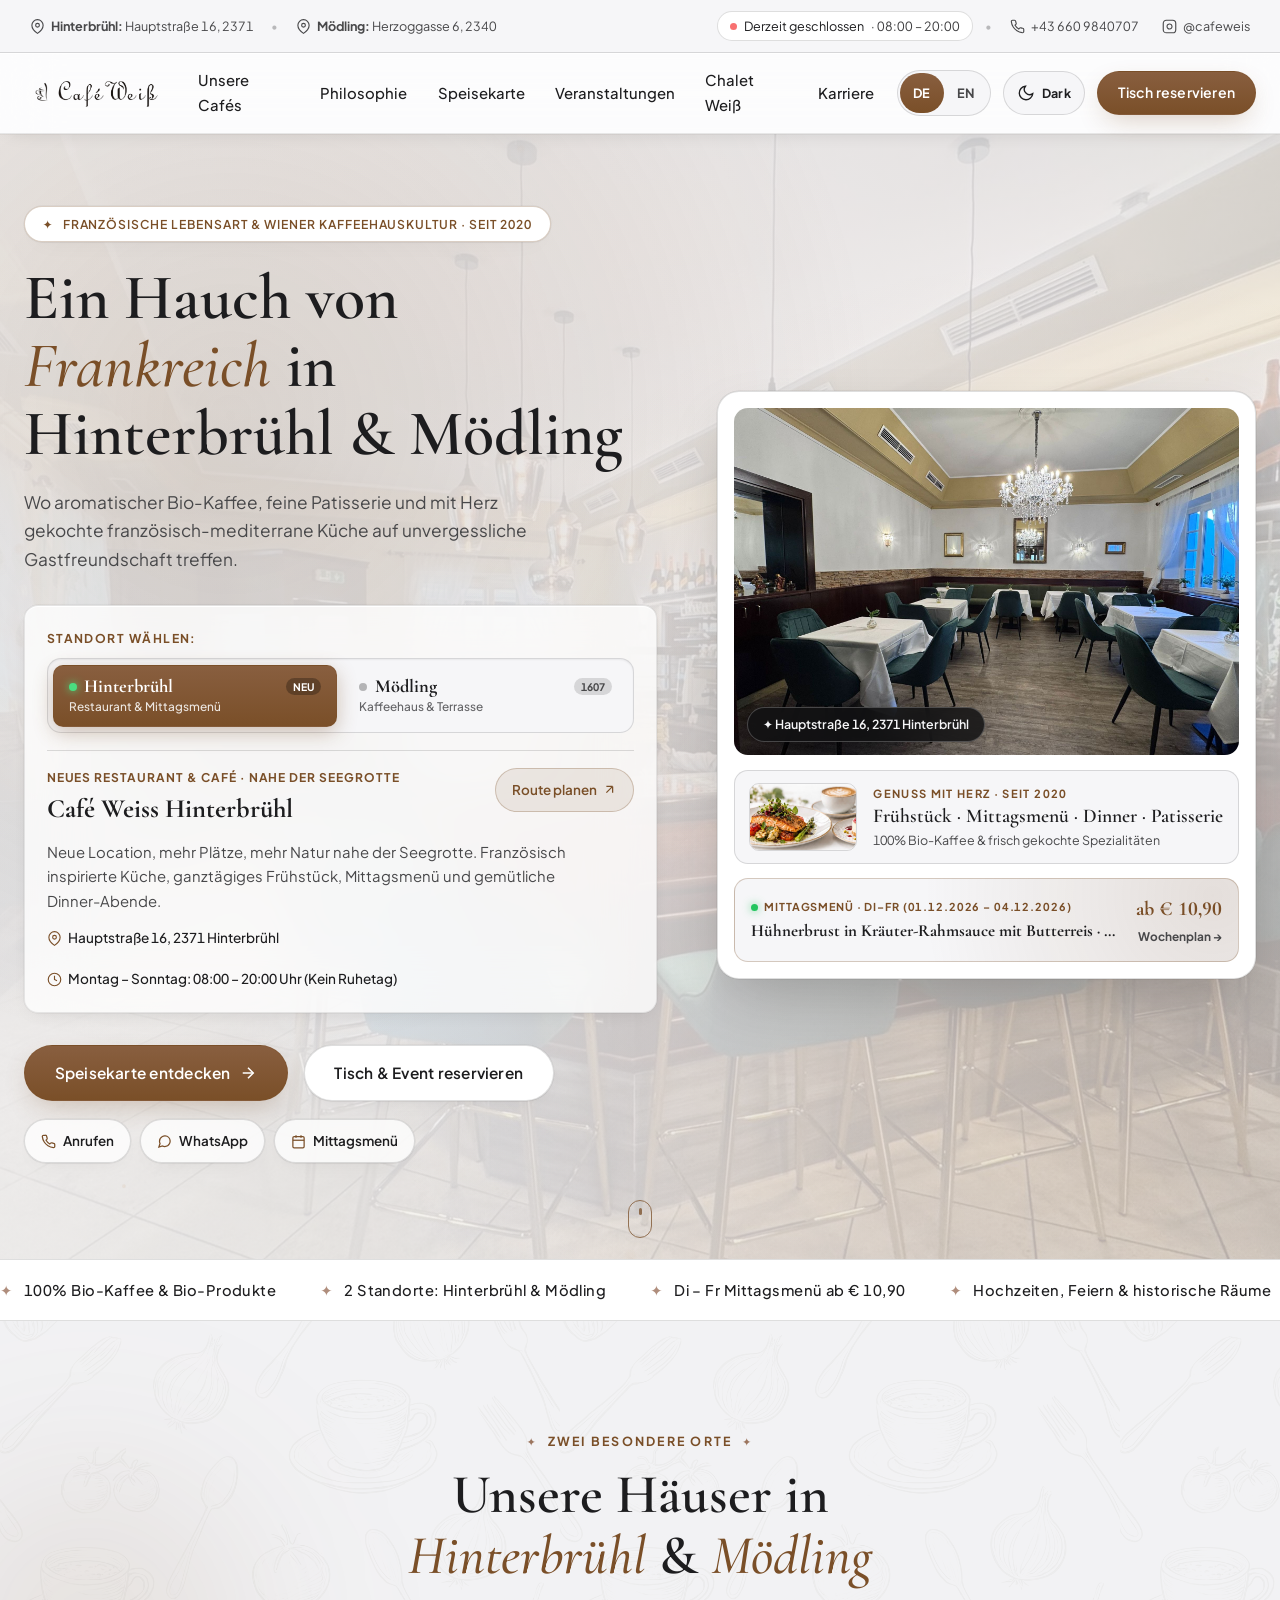
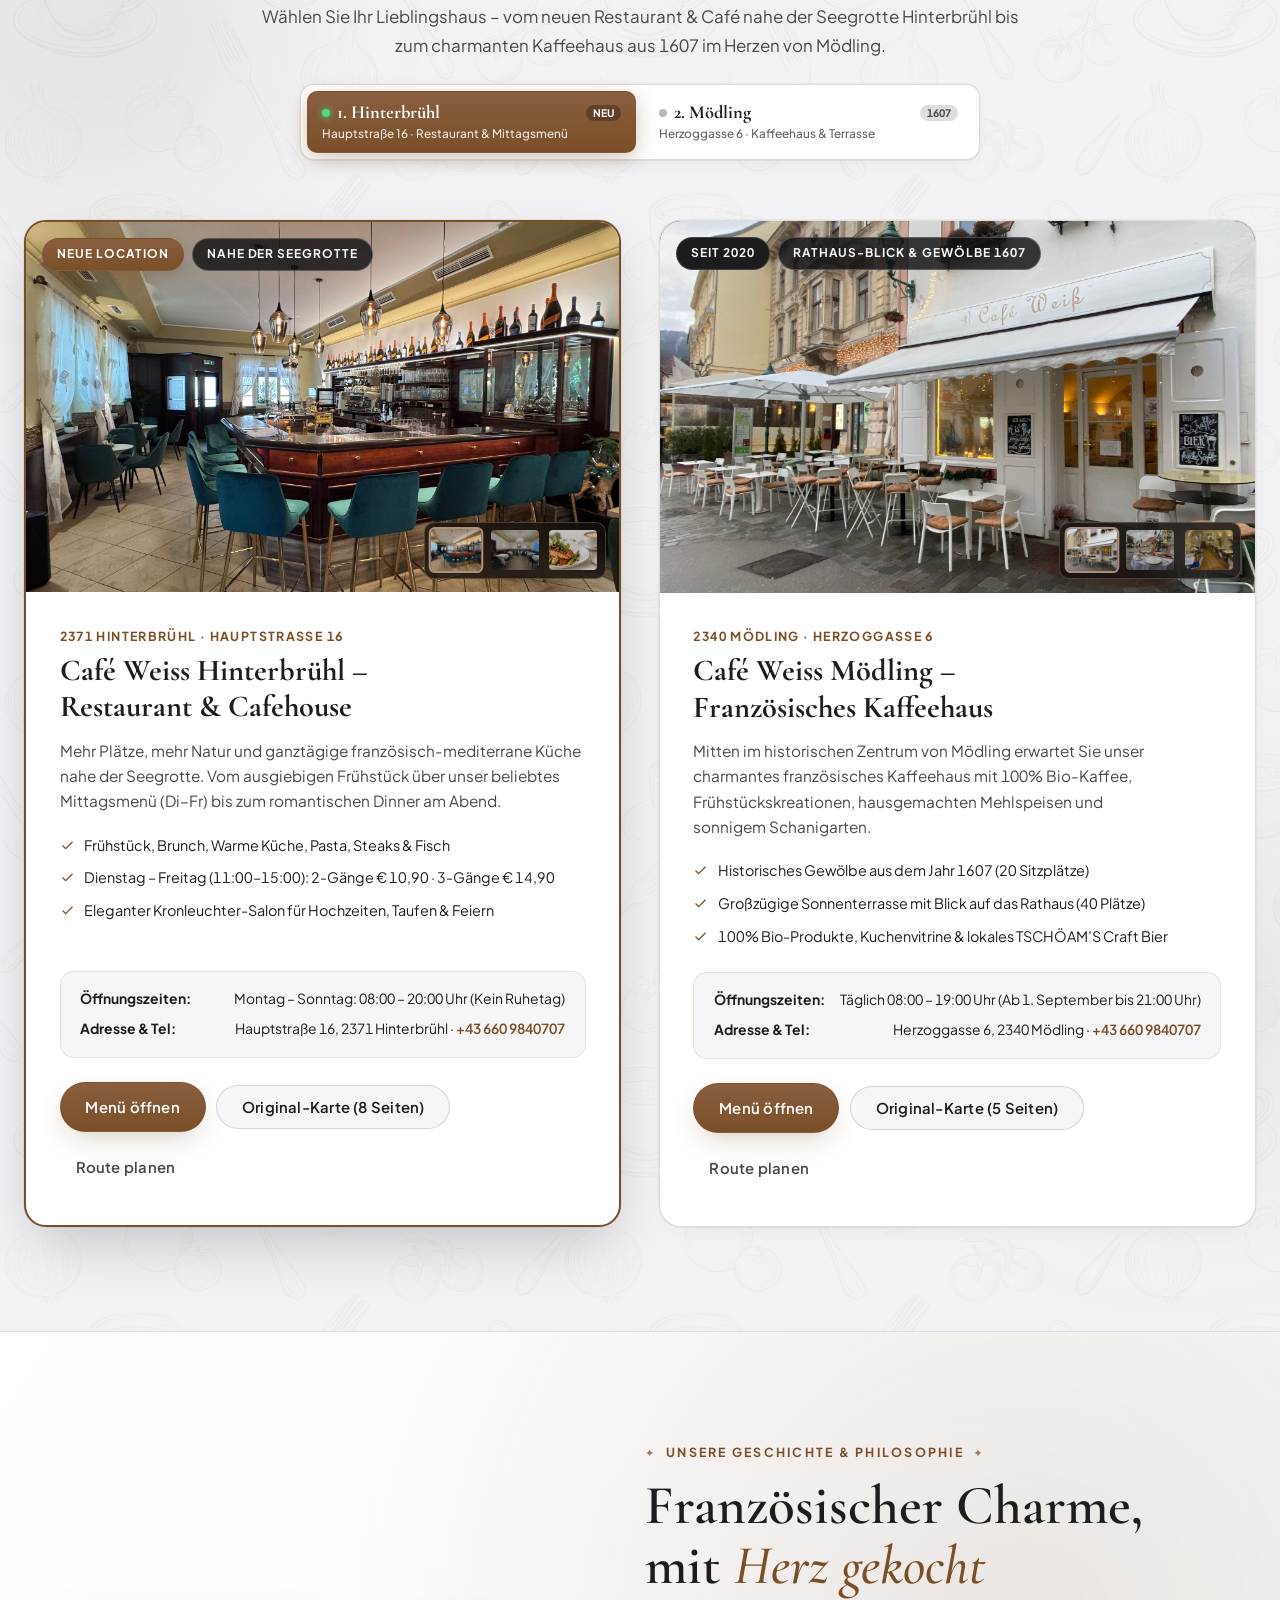
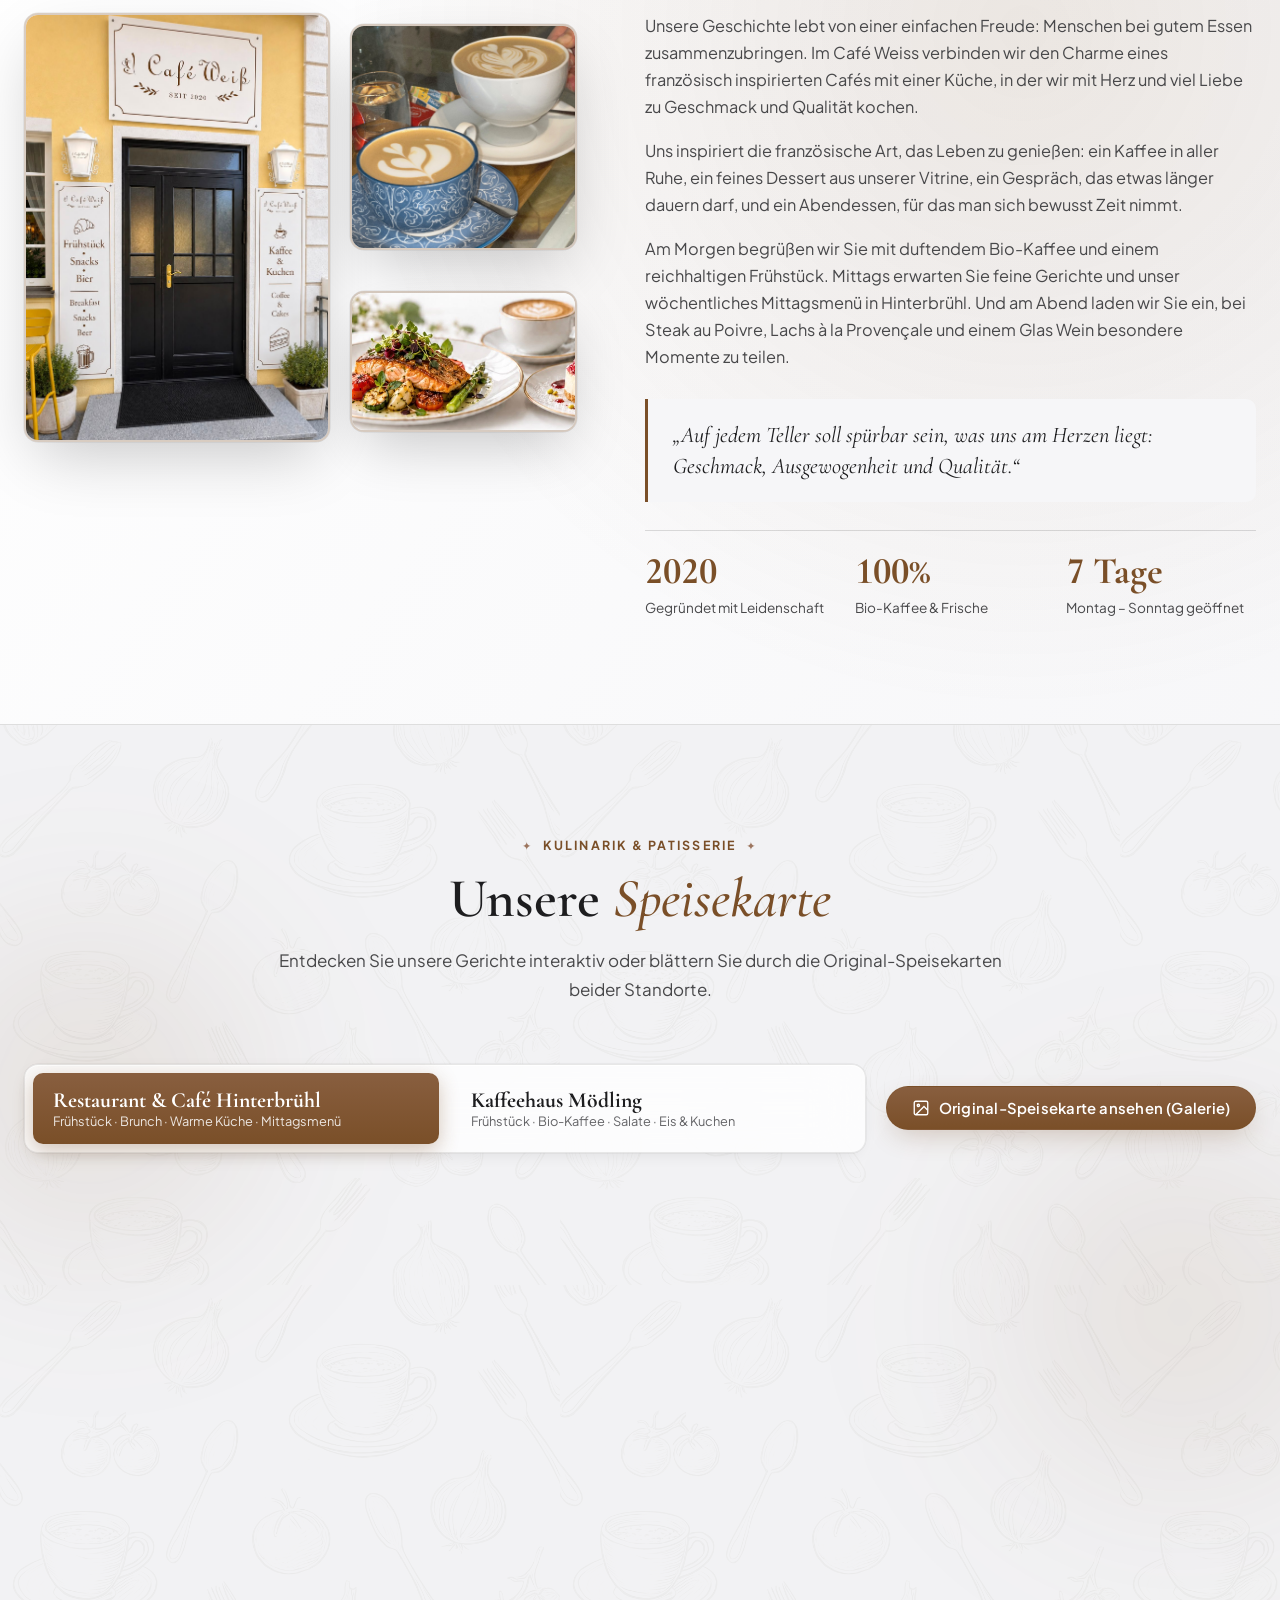
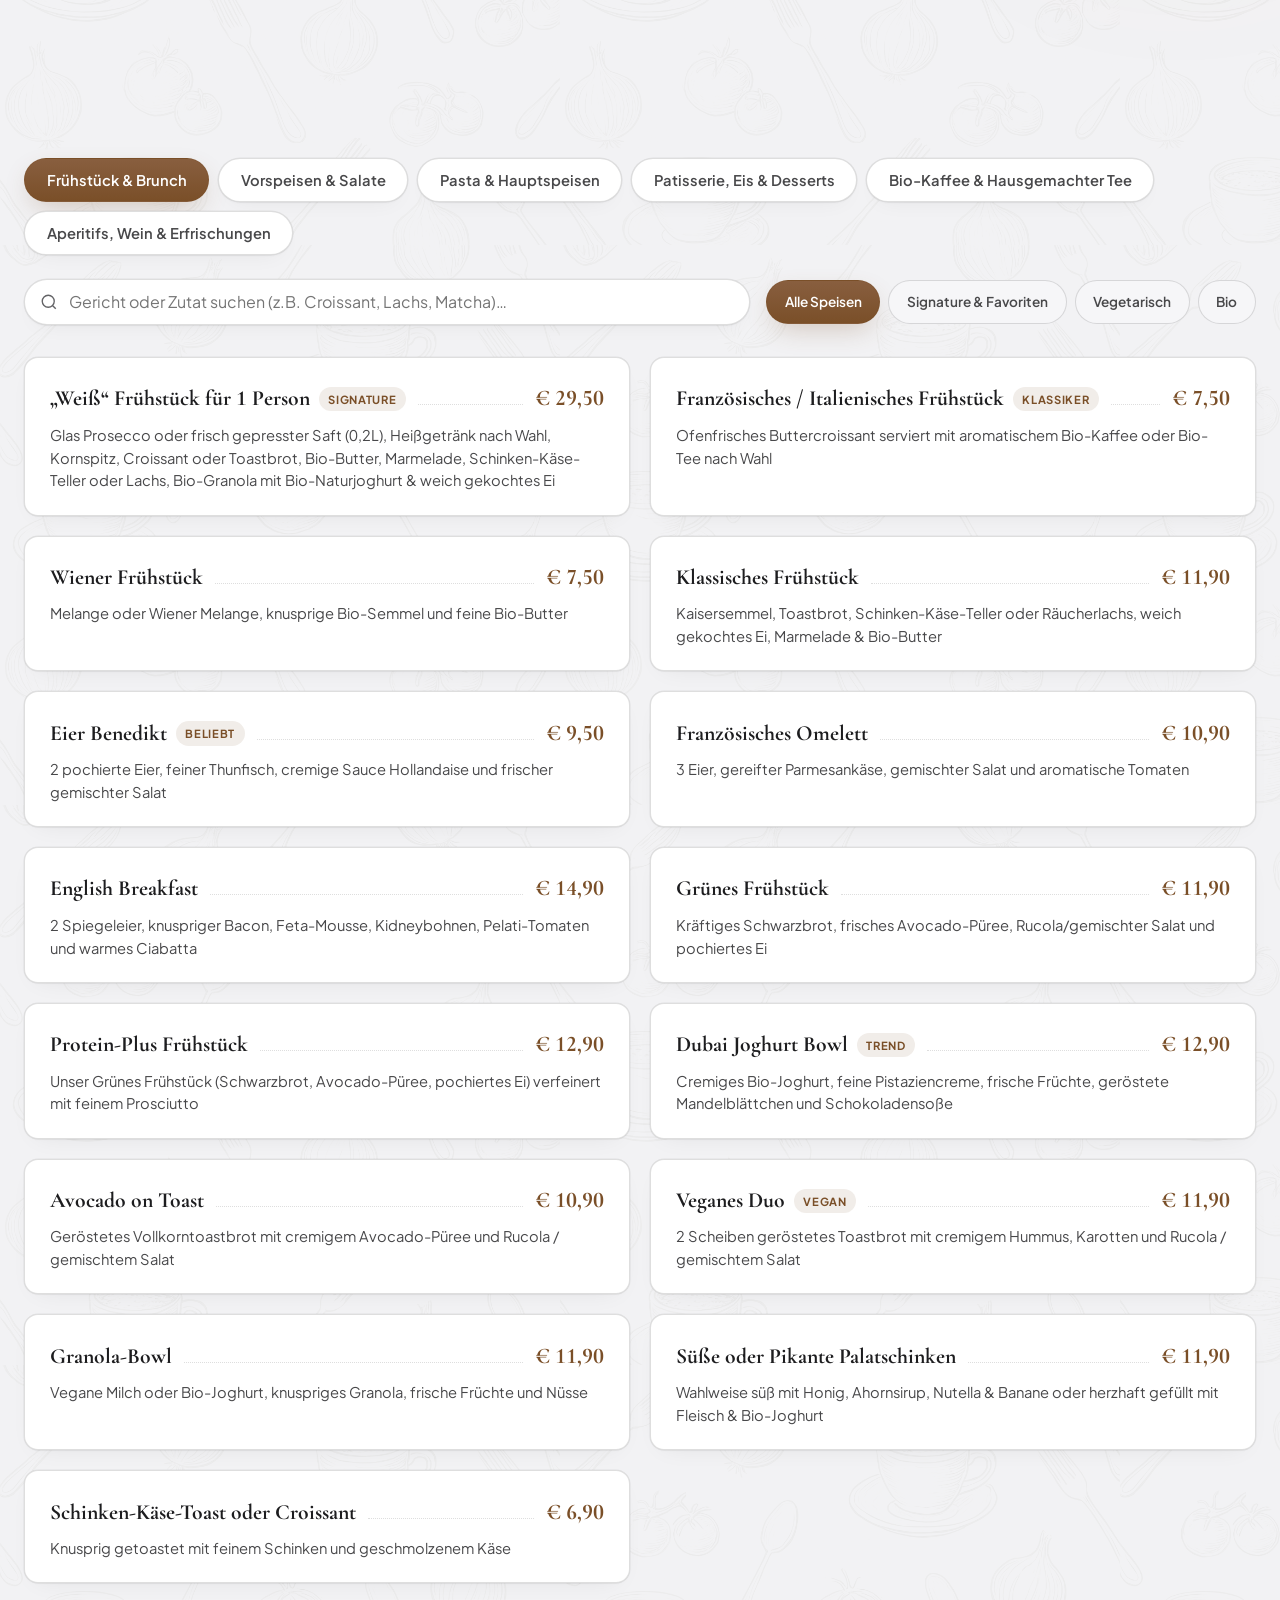
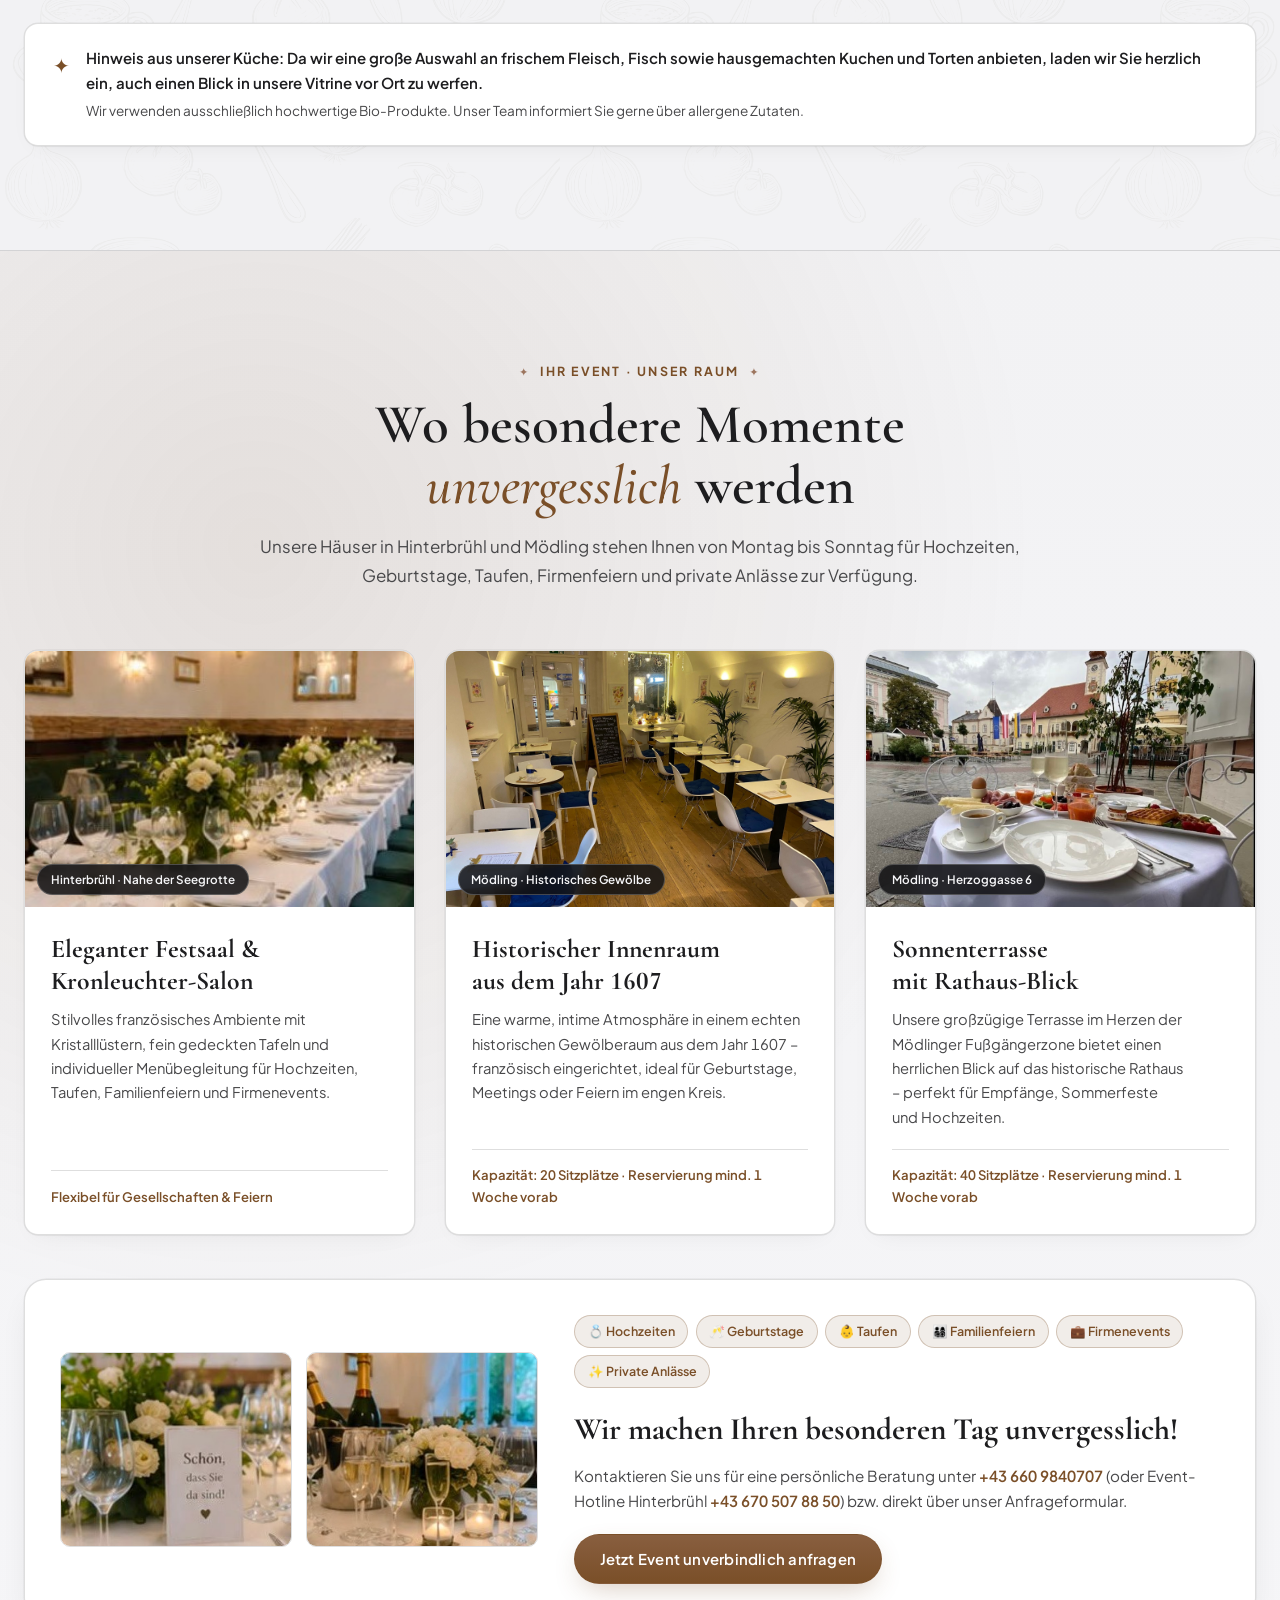
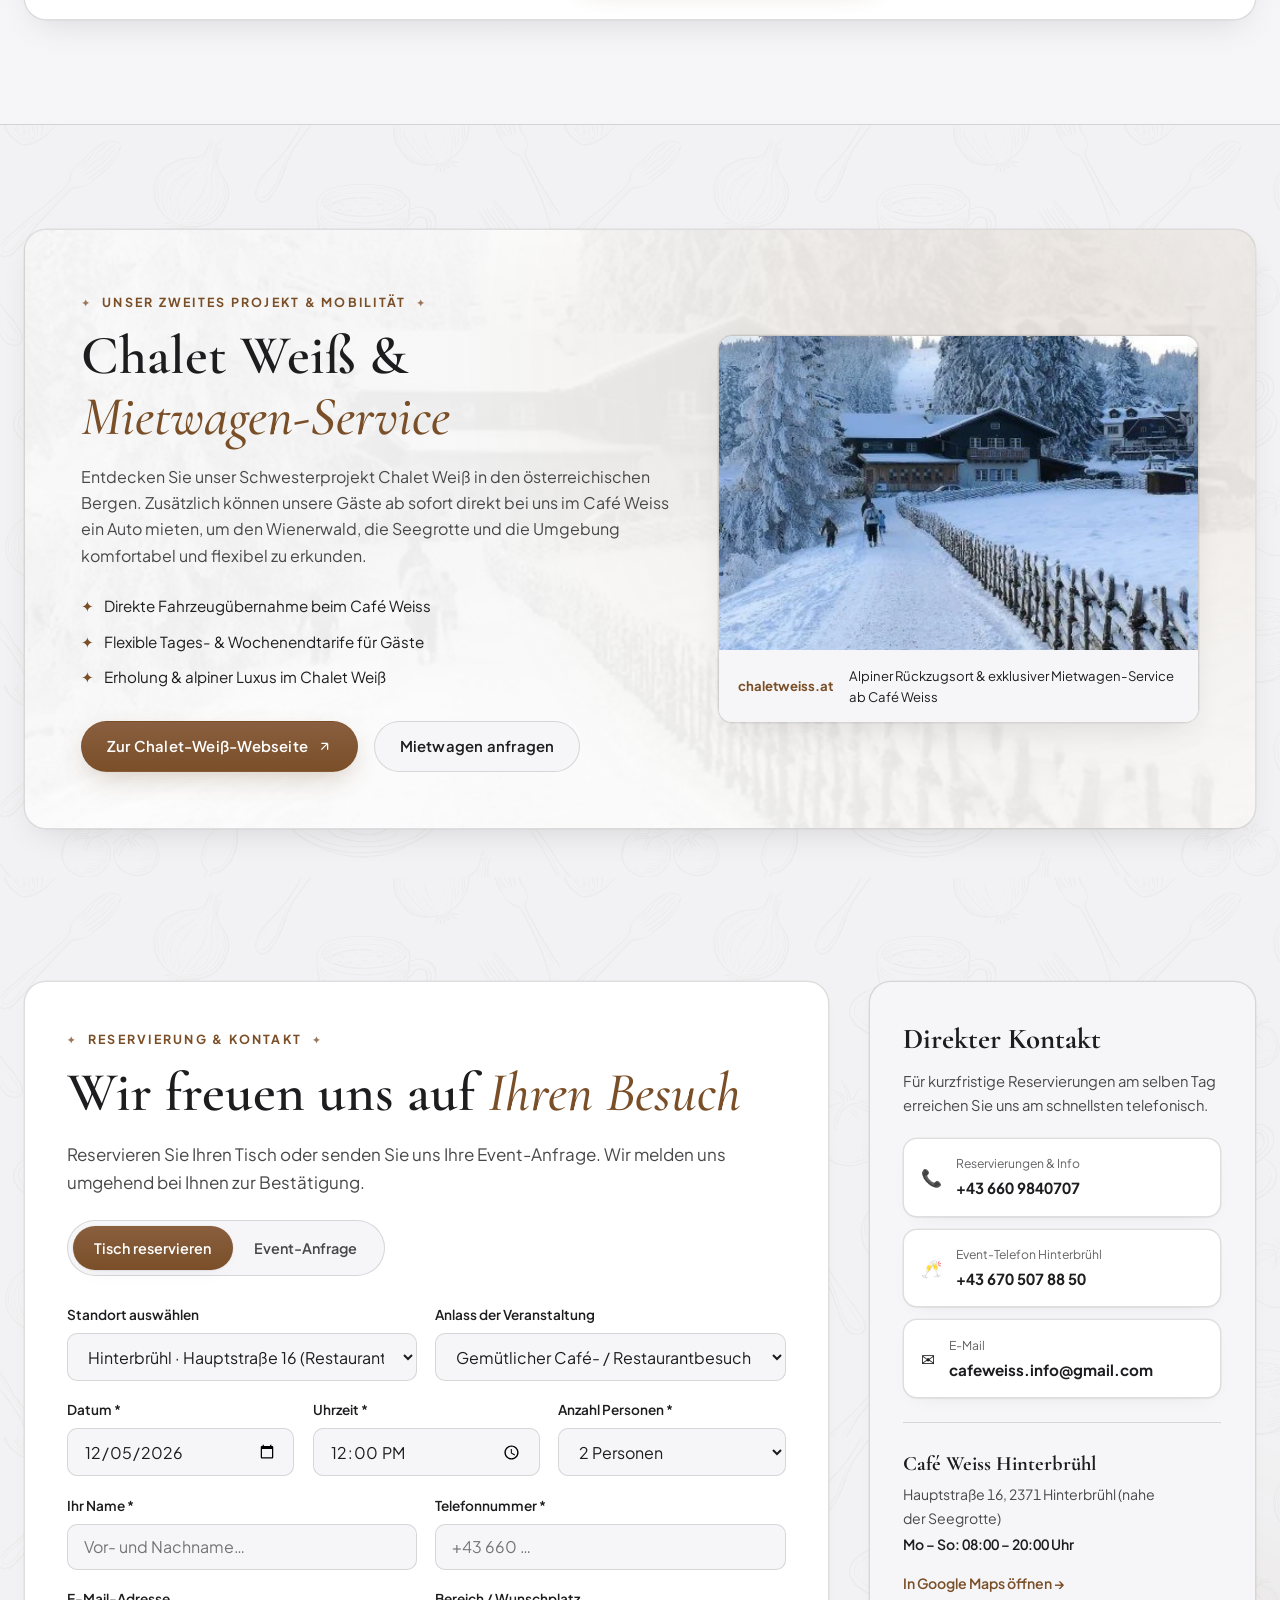
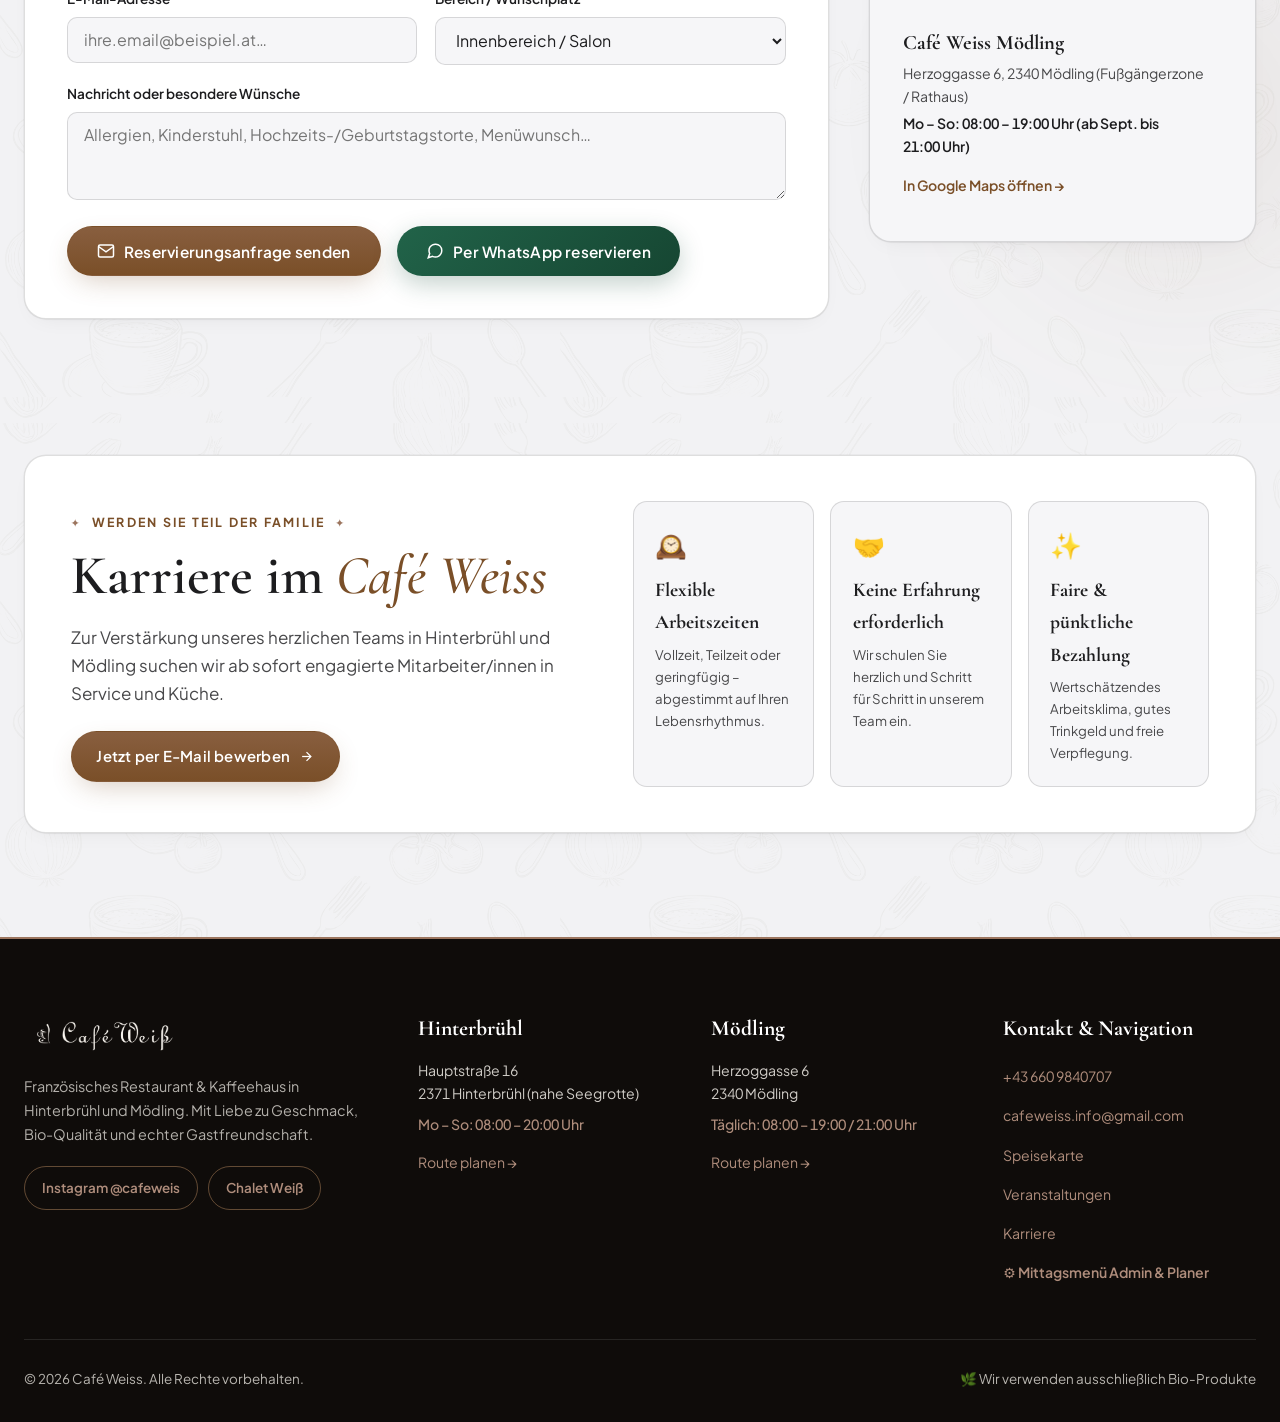
==== commit 56384d32: "Implement unified 50/50 Apple Tahoe segmented location switcher across Hero, Standorte, Menu, and Re" ====
--- a/index.html
+++ b/index.html
@@ -247,22 +247,26 @@
             unvergessliche Gastfreundschaft treffen.
           </p>
 
-          <!-- Interactive Glassmorphic Location Switcher Pill in Hero -->
+          <!-- Interactive Apple Tahoe 50/50 Segmented Location Switcher in Hero -->
           <div class="hero-loc-picker">
             <div class="hero-loc-picker__header">
-              <span class="hero-loc-picker__label" data-i18n="hero.switch.label">Standort wählen:</span>
-              <div class="hero-loc-tabs" role="tablist">
-                <button type="button" class="hero-loc-tab active" data-select-location="hinterbruehl" role="tab"
-                  aria-selected="true">
-                  <span class="hero-loc-tab__dot"></span>
-                  <span>Hinterbrühl</span>
-                  <span class="hero-loc-tab__tag">NEU</span>
+              <span class="hero-loc-picker__label" data-i18n="hero.switch.label">Standort wählen (2 Häuser):</span>
+              <div class="loc-segmented" role="tablist" aria-label="Standort wählen">
+                <button type="button" class="loc-seg-btn hero-loc-tab active" data-select-location="hinterbruehl" role="tab" aria-selected="true">
+                  <span class="loc-seg-btn__top">
+                    <span class="hero-loc-tab__dot"></span>
+                    <span class="loc-seg-btn__title">Hinterbrühl</span>
+                    <span class="hero-loc-tab__tag">NEU</span>
+                  </span>
+                  <span class="loc-seg-btn__sub" data-i18n="loc.tab.hb.sub">Restaurant &amp; Mittagsmenü</span>
                 </button>
-                <button type="button" class="hero-loc-tab" data-select-location="moedling" role="tab"
-                  aria-selected="false">
-                  <span class="hero-loc-tab__dot"></span>
-                  <span>Mödling</span>
-                  <span class="hero-loc-tab__tag">1607</span>
+                <button type="button" class="loc-seg-btn hero-loc-tab" data-select-location="moedling" role="tab" aria-selected="false">
+                  <span class="loc-seg-btn__top">
+                    <span class="hero-loc-tab__dot"></span>
+                    <span class="loc-seg-btn__title">Mödling</span>
+                    <span class="hero-loc-tab__tag">1607</span>
+                  </span>
+                  <span class="loc-seg-btn__sub" data-i18n="loc.tab.md.sub">Kaffeehaus &amp; Terrasse</span>
                 </button>
               </div>
             </div>
@@ -435,11 +439,33 @@
             Wählen Sie Ihr Lieblingshaus – vom neuen Restaurant &amp; Café nahe der Seegrotte Hinterbrühl bis zum
             charmanten Kaffeehaus aus 1607 im Herzen von Mödling.
           </p>
+
+          <!-- Clear 50/50 Location Tab Switcher for Standorte Section -->
+          <div class="standorte-tabs-wrap">
+            <div class="loc-segmented loc-segmented--section" role="tablist" aria-label="Haus auswählen">
+              <button type="button" class="loc-seg-btn active" data-select-location="hinterbruehl" role="tab" aria-selected="true">
+                <span class="loc-seg-btn__top">
+                  <span class="hero-loc-tab__dot"></span>
+                  <span class="loc-seg-btn__title">1. Hinterbrühl</span>
+                  <span class="hero-loc-tab__tag">NEU</span>
+                </span>
+                <span class="loc-seg-btn__sub">Hauptstraße 16 · Restaurant &amp; Mittagsmenü</span>
+              </button>
+              <button type="button" class="loc-seg-btn" data-select-location="moedling" role="tab" aria-selected="false">
+                <span class="loc-seg-btn__top">
+                  <span class="hero-loc-tab__dot"></span>
+                  <span class="loc-seg-btn__title">2. Mödling</span>
+                  <span class="hero-loc-tab__tag">1607</span>
+                </span>
+                <span class="loc-seg-btn__sub">Herzoggasse 6 · Kaffeehaus &amp; Terrasse</span>
+              </button>
+            </div>
+          </div>
         </div>
 
         <div class="locations-grid">
           <!-- LOCATION 1: HINTERBRÜHL -->
-          <article class="loc-card" data-location-card="hinterbruehl" data-reveal="fade-up" style="--delay: 0.1s">
+          <article class="loc-card is-active-location" data-location-card="hinterbruehl" data-reveal="fade-up" style="--delay: 0.1s">
             <div class="loc-card__media">
               <img src="assets/images/brand/hero-hinterbruehl.jpg" alt="Café Weiss Hinterbrühl Restaurant &amp; Bar"
                 class="loc-card__img" id="cardImgHinterbruehl" width="1920" height="1440" loading="lazy" />
--- a/css/styles.css
+++ b/css/styles.css
@@ -1160,64 +1160,122 @@
 
 .hero-loc-picker__header {
   display: flex;
-  align-items: center;
-  justify-content: space-between;
-  gap: 0.85rem;
-  padding-bottom: 1rem;
-  margin-bottom: 1rem;
+  flex-direction: column;
+  align-items: stretch;
+  gap: 0.65rem;
+  padding-bottom: 1.05rem;
+  margin-bottom: 1.05rem;
   border-bottom: 0.5px solid var(--ui-separator-strong);
-  flex-wrap: wrap;
 }
 
 .hero-loc-picker__label {
-  font-size: 0.8rem;
-  font-weight: 600;
+  font-size: 0.76rem;
+  font-weight: 700;
   text-transform: uppercase;
-  letter-spacing: 0.1em;
-  color: var(--gold-dark);
-}
-
-.hero-loc-tabs {
-  display: flex;
-  gap: 0.5rem;
-  flex-wrap: wrap;
-}
-
-.hero-loc-tab {
-  display: inline-flex;
-  align-items: center;
+  letter-spacing: 0.12em;
+  color: var(--gold-dark);
+}
+
+/* Unified 50/50 Apple Tahoe Segmented Location Switcher */
+.loc-segmented {
+  display: grid;
+  grid-template-columns: repeat(2, minmax(0, 1fr));
   gap: 0.45rem;
-  min-height: 44px;
-  padding: 0.5rem 1.05rem;
+  padding: 0.35rem;
+  border-radius: var(--radius-md);
+  background: var(--ui-surface-subtle);
+  border: 1px solid var(--ui-separator-strong);
+  box-shadow: inset 0 1px 2px rgba(0, 0, 0, 0.06);
+  width: 100%;
+}
+
+.loc-segmented--section {
+  max-width: 680px;
+  margin: 1.5rem auto 0;
+  background: var(--ui-surface);
+  box-shadow: var(--ui-card-shadow);
+}
+
+.loc-seg-btn {
+  display: flex;
+  flex-direction: column;
+  align-items: flex-start;
+  justify-content: center;
+  gap: 0.2rem;
+  min-height: 54px;
+  min-width: 0;
+  padding: 0.65rem 0.9rem;
+  border-radius: calc(var(--radius-md) - 4px);
+  background: transparent;
+  color: var(--ui-label-secondary);
+  border: 1px solid transparent;
+  text-align: left;
+  cursor: pointer;
+  transition: background-color var(--transition), color var(--transition), border-color var(--transition), box-shadow var(--transition), transform 0.15s ease;
+}
+
+.loc-seg-btn:hover:not(.active) {
+  background: var(--tenant-accent-soft);
+  color: var(--ui-label);
+  border-color: var(--tenant-accent-border);
+}
+
+.loc-seg-btn:active {
+  transform: scale(0.98);
+}
+
+.loc-seg-btn__top {
+  display: flex;
+  align-items: center;
+  gap: 0.45rem;
+  width: 100%;
+  min-width: 0;
+}
+
+.loc-seg-btn__title {
+  font-family: var(--font-serif);
+  font-size: 1.15rem;
+  font-weight: 700;
+  line-height: 1.15;
+  color: var(--ui-label);
+  overflow: hidden;
+  text-overflow: ellipsis;
+  white-space: nowrap;
+}
+
+.loc-seg-btn__sub {
+  font-size: 0.74rem;
+  font-weight: 500;
+  color: var(--ui-label-tertiary);
+  line-height: 1.25;
+  overflow: hidden;
+  text-overflow: ellipsis;
+  white-space: nowrap;
+  max-width: 100%;
+}
+
+.hero-loc-tab__dot {
+  width: 8px;
+  height: 8px;
+  border-radius: 50%;
+  background: var(--ui-label-tertiary);
+  opacity: 0.45;
+  flex-shrink: 0;
+}
+
+.hero-loc-tab__tag {
+  margin-left: auto;
+  font-size: 0.65rem;
+  font-weight: 700;
+  padding: 0.12rem 0.45rem;
   border-radius: var(--radius-pill);
-  font-size: 0.88rem;
-  font-weight: 600;
-  background: var(--ui-surface-subtle);
+  background: var(--ui-separator-strong);
   color: var(--ui-label-secondary);
-  border: 0.5px solid var(--ui-separator-strong);
-  transition: background-color var(--transition), color var(--transition), border-color var(--transition), box-shadow var(--transition), transform 0.15s ease;
-}
-
-.hero-loc-tab:active {
-  transform: scale(0.97);
-}
-
-.hero-loc-tab__dot {
-  width: 7px;
-  height: 7px;
-  border-radius: 50%;
-  background: var(--gold-dark);
-  opacity: 0.6;
-}
-
-.hero-loc-tab__tag {
-  font-size: 0.68rem;
-  padding: 0.12rem 0.48rem;
-  border-radius: var(--radius-pill);
-  background: var(--ui-separator);
   font-variant-numeric: tabular-nums;
-}
-
+  flex-shrink: 0;
+}
+
+.loc-seg-btn.active,
 .hero-loc-tab.active {
   background: var(--tenant-accent-gradient);
   color: var(--tenant-accent-fg);
@@ -1225,12 +1283,22 @@
   box-shadow: 0 6px 20px var(--tenant-accent-shadow);
 }
 
+.loc-seg-btn.active .loc-seg-btn__title {
+  color: var(--tenant-accent-fg);
+}
+
+.loc-seg-btn.active .loc-seg-btn__sub {
+  color: rgba(255, 255, 255, 0.86);
+}
+
+.loc-seg-btn.active .hero-loc-tab__dot,
 .hero-loc-tab.active .hero-loc-tab__dot {
   background: #4ADE80;
   box-shadow: 0 0 8px #4ADE80;
   opacity: 1;
 }
 
+.loc-seg-btn.active .hero-loc-tab__tag,
 .hero-loc-tab.active .hero-loc-tab__tag {
   background: rgba(0, 0, 0, 0.28);
   color: #fff;
@@ -1658,6 +1726,11 @@
   transition: transform 0.35s ease, box-shadow 0.35s ease, border-color 0.35s ease;
 }
 
+.loc-card.is-active-location {
+  border: 2px solid var(--tenant-accent);
+  box-shadow: var(--shadow-lg);
+}
+
 .loc-card:hover {
   border-color: var(--tenant-accent-border);
   box-shadow: var(--shadow-lg);
@@ -2000,13 +2073,13 @@
 }
 
 .menu-loc-btn.active {
-  background: var(--ui-surface);
-  color: var(--ui-label);
-  box-shadow: var(--ui-card-shadow);
+  background: var(--tenant-accent-gradient);
+  color: var(--tenant-accent-fg);
+  box-shadow: 0 6px 20px var(--tenant-accent-shadow);
 }
 
 .menu-loc-btn.active .menu-loc-btn__sub {
-  color: var(--gold-dark);
+  color: rgba(255, 255, 255, 0.86);
 }
 
 /* Lunch Menu Banner — Adaptive Apple Tahoe Surface (White in Light Mode, #1C1C1E in Dark Mode) */
@@ -3618,6 +3691,11 @@
     display: flex;
   }
 
+  /* On mobile (<= 860px), #standorte acts as a clean Tab View showing the selected location card */
+  .loc-card:not(.is-active-location) {
+    display: none;
+  }
+
   .locations-grid,
   .menu-items-grid {
     grid-template-columns: 1fr;
@@ -3725,9 +3803,41 @@
 
   .lunch-days-grid,
   .events-grid,
-  .footer__top,
+  .footer__top {
+    grid-template-columns: 1fr;
+  }
+
   .menu-loc-switch {
-    grid-template-columns: 1fr;
+    grid-template-columns: repeat(2, minmax(0, 1fr));
+    gap: 0.4rem;
+    padding: 0.35rem;
+  }
+
+  .menu-loc-btn {
+    padding: 0.65rem 0.75rem;
+  }
+
+  .menu-loc-btn__title {
+    font-size: 1.05rem;
+  }
+
+  .menu-loc-btn__sub {
+    font-size: 0.72rem;
+    white-space: nowrap;
+    overflow: hidden;
+    text-overflow: ellipsis;
+  }
+
+  .loc-seg-btn {
+    padding: 0.55rem 0.65rem;
+  }
+
+  .loc-seg-btn__title {
+    font-size: 1.02rem;
+  }
+
+  .loc-seg-btn__sub {
+    font-size: 0.68rem;
   }
 
   .lunch-banner,
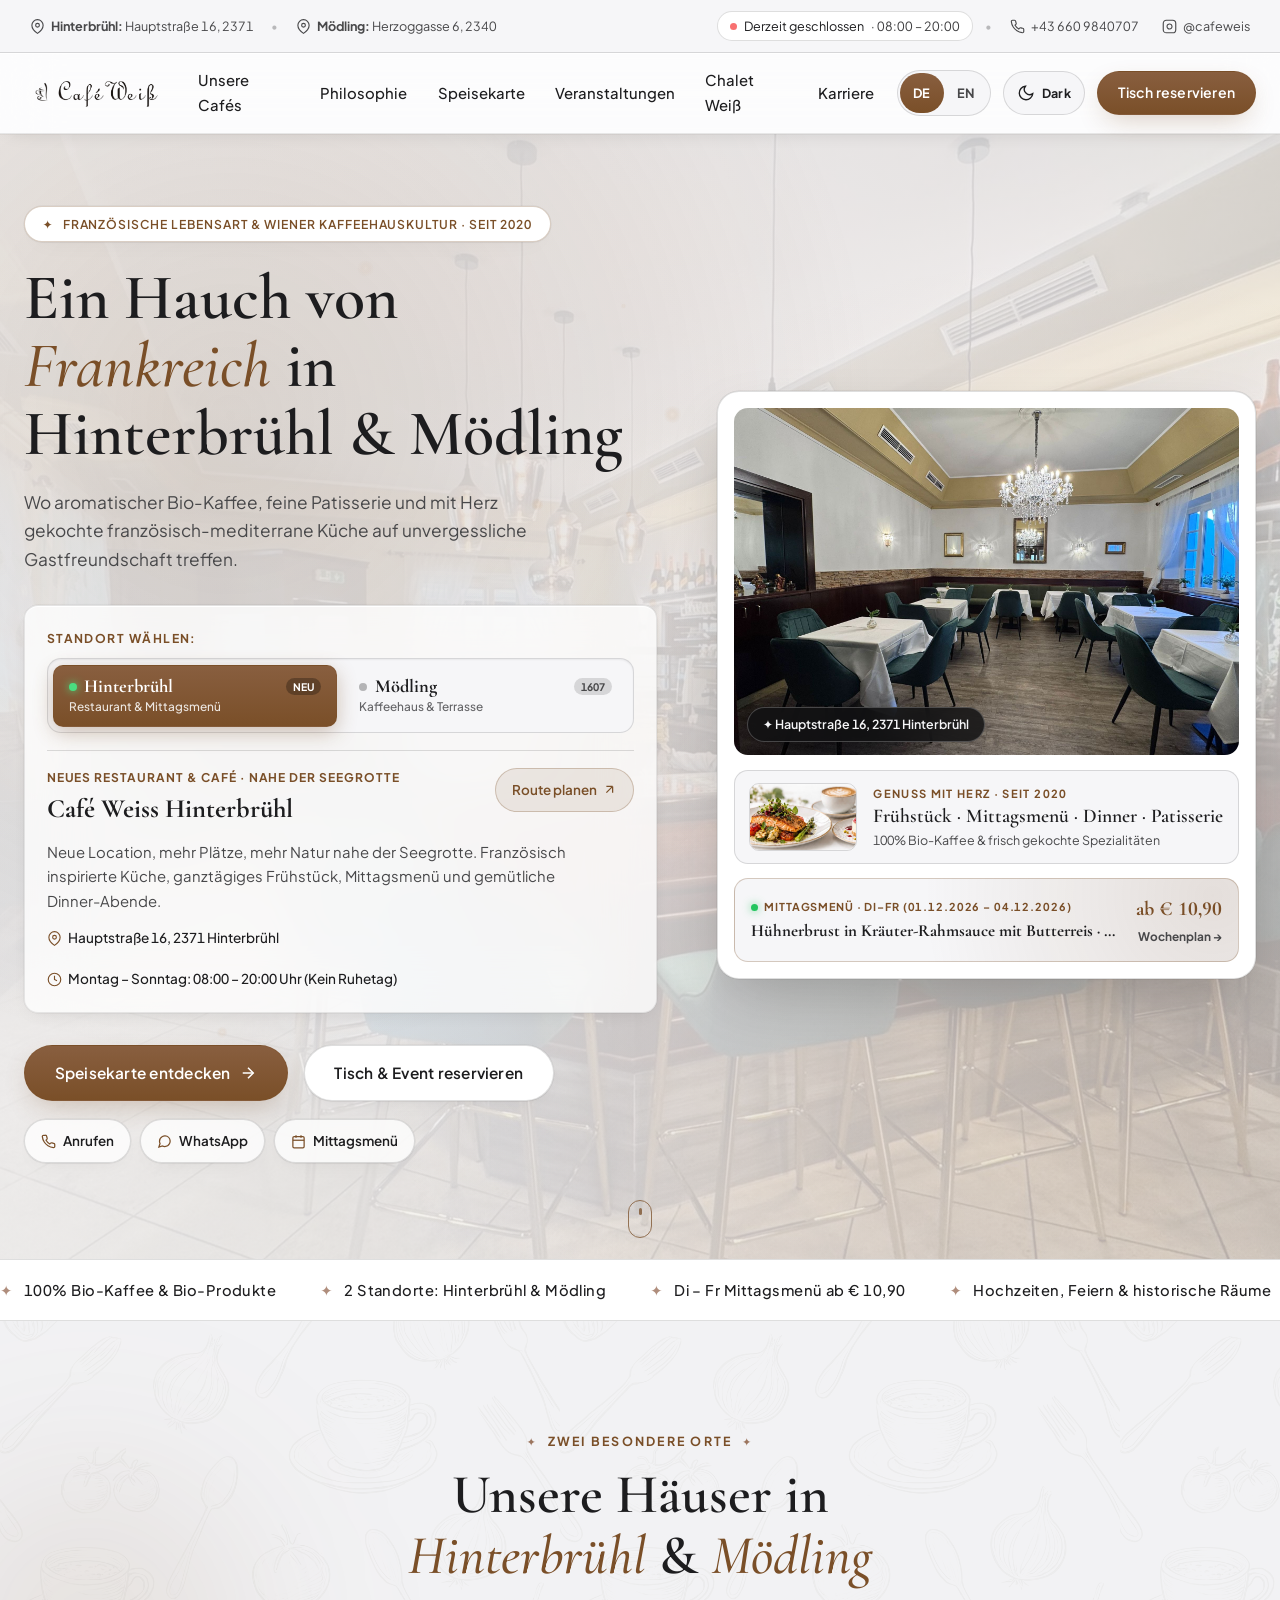
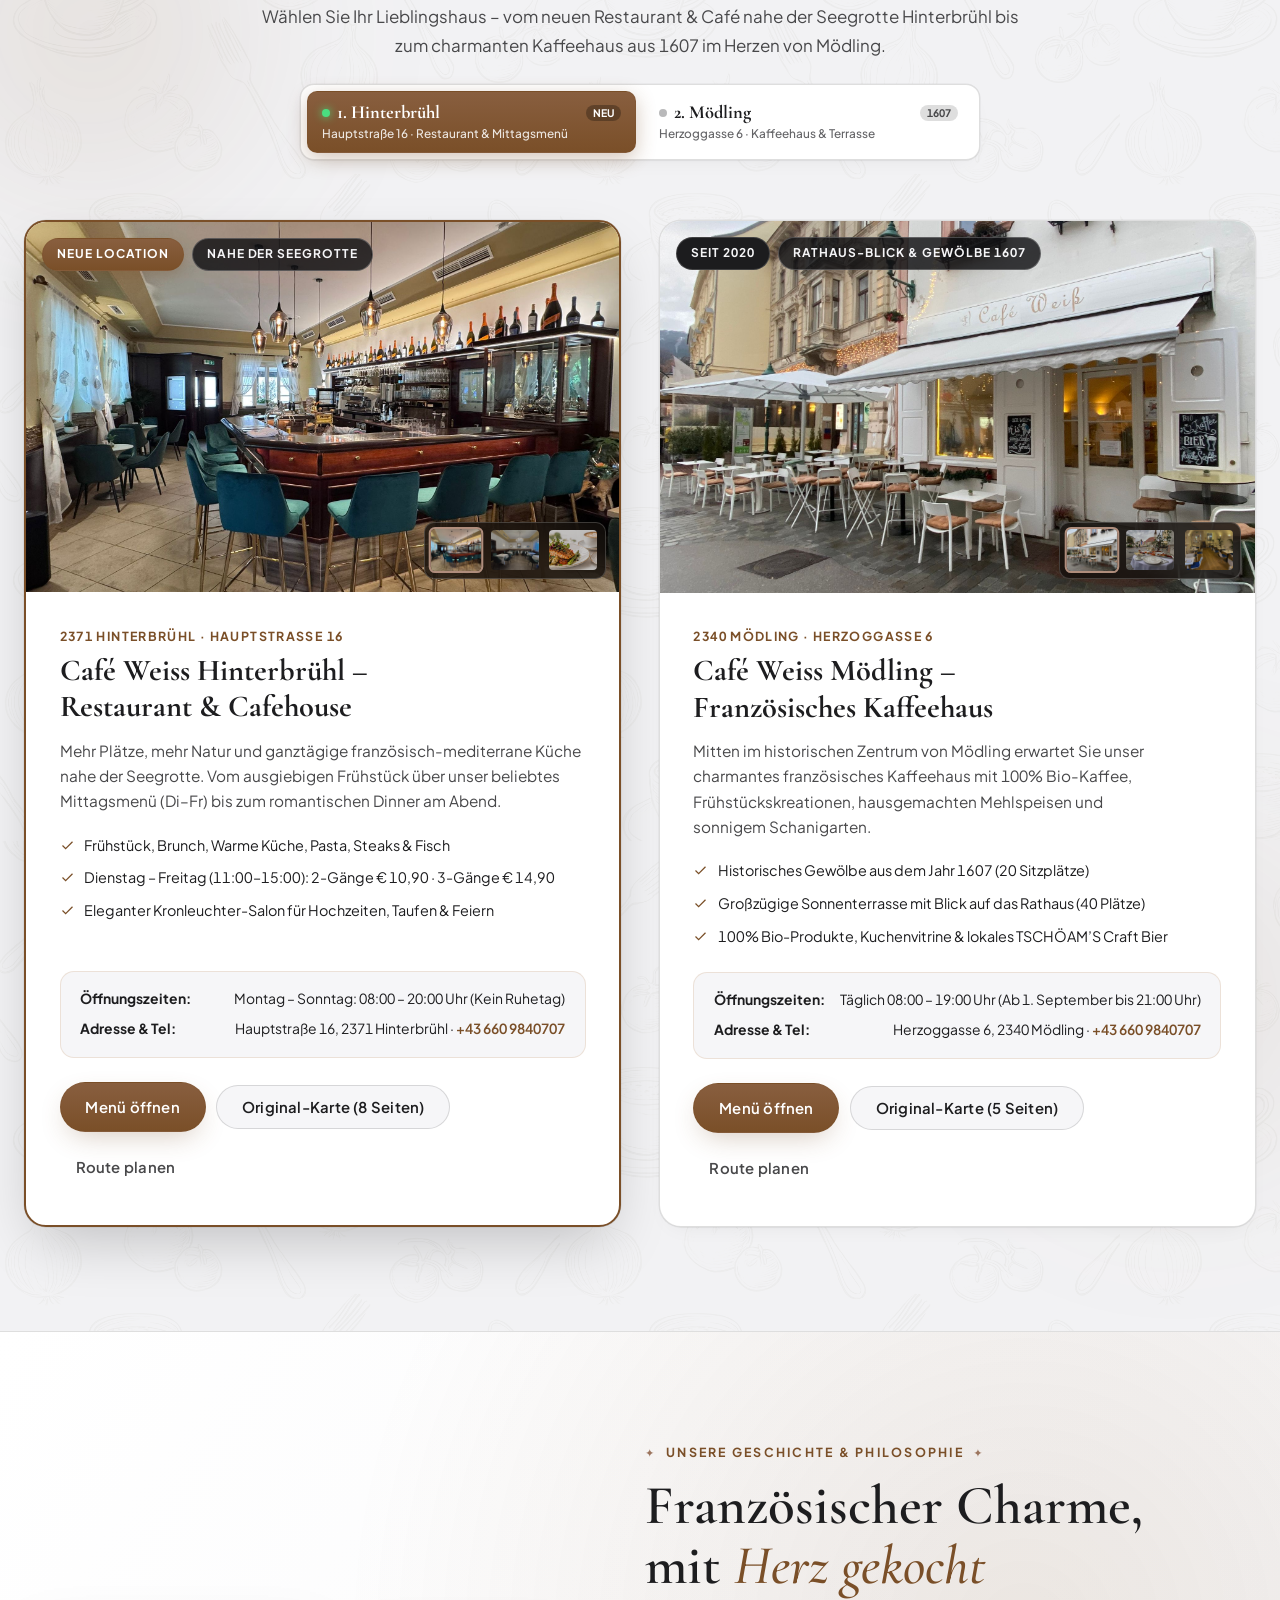
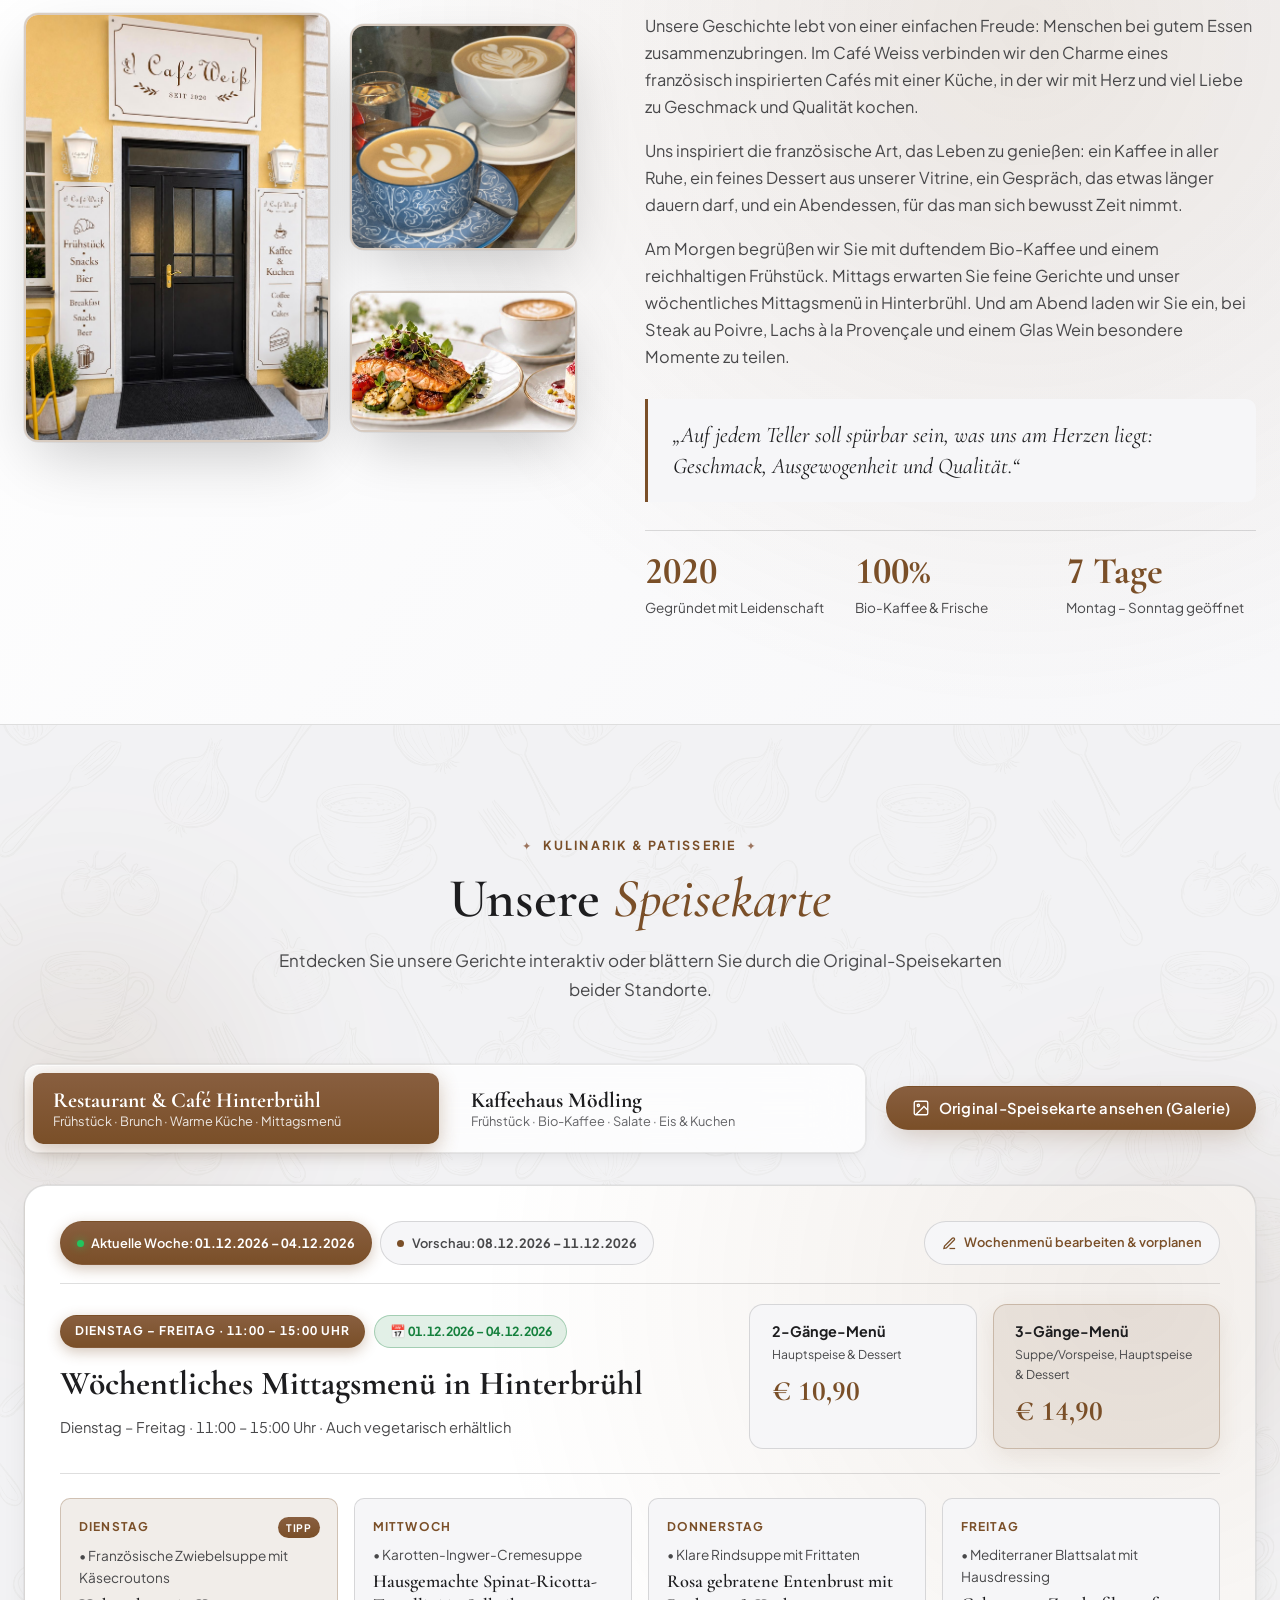
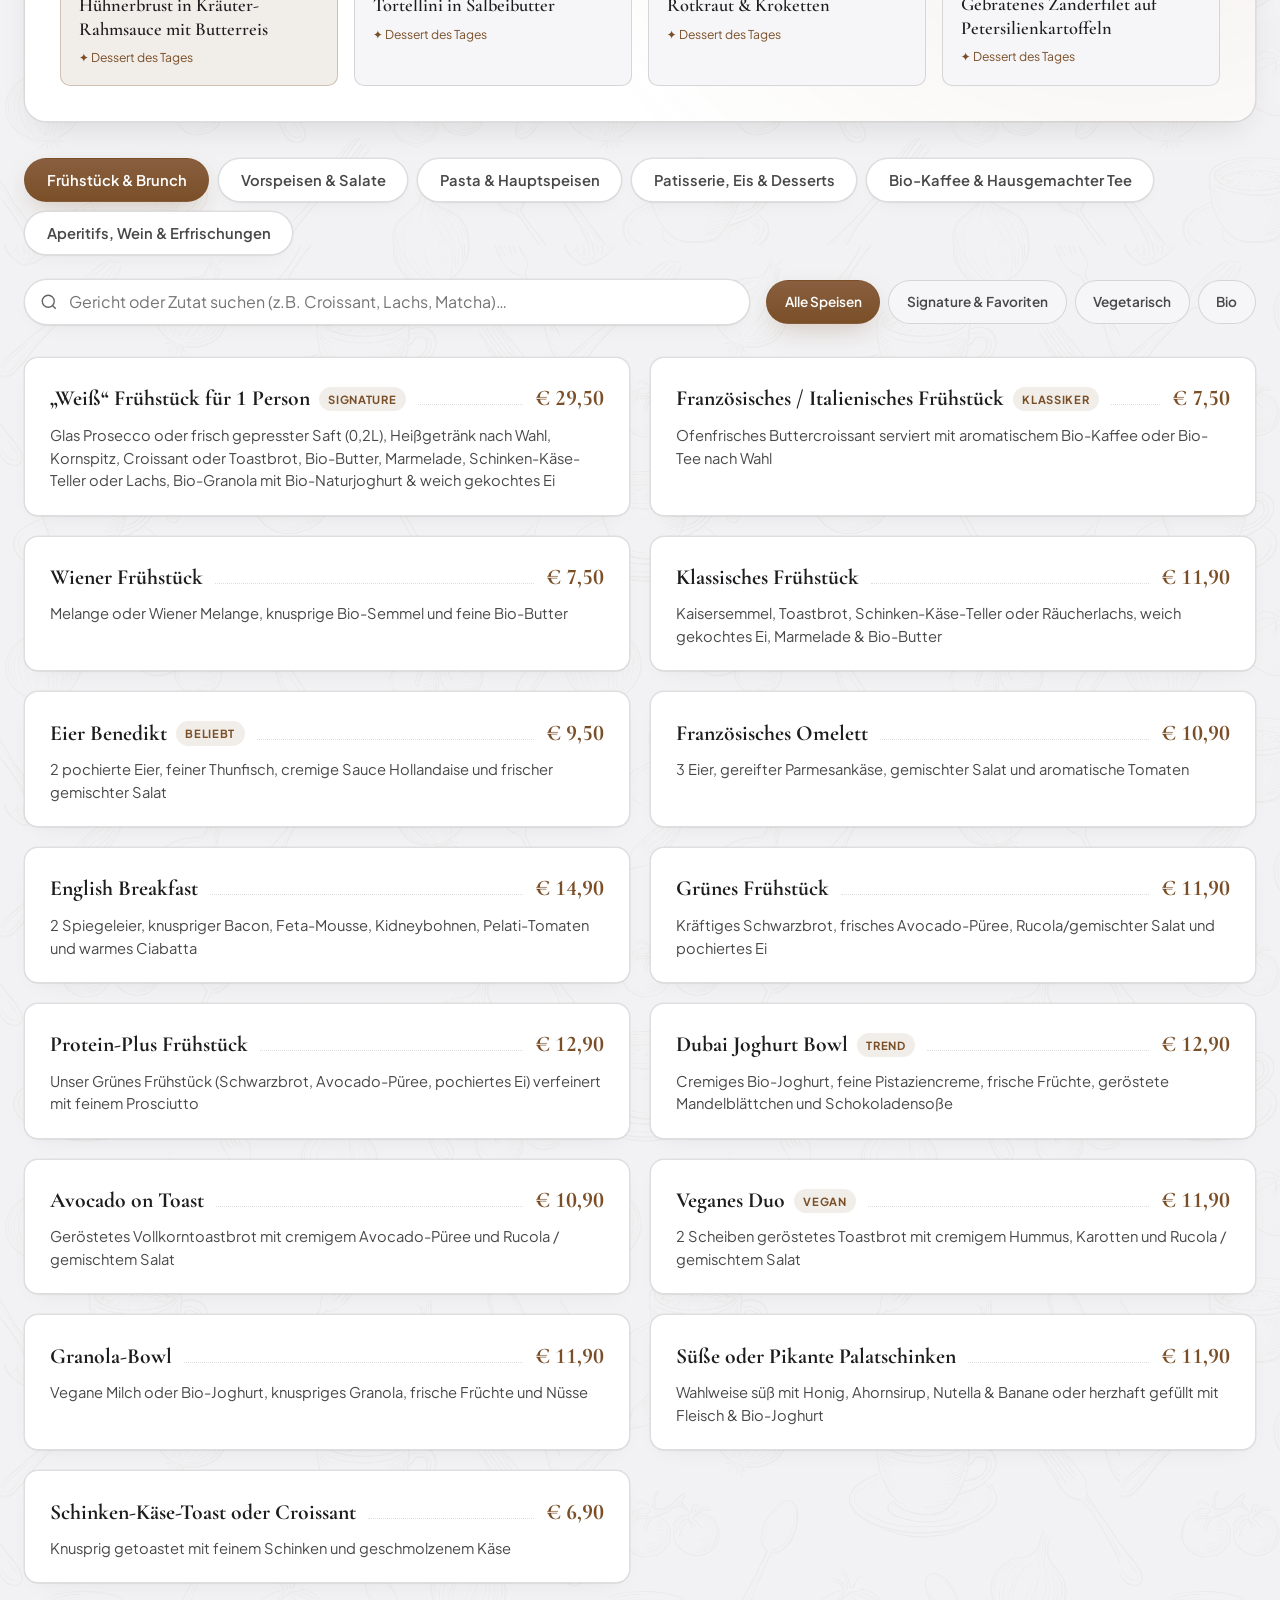
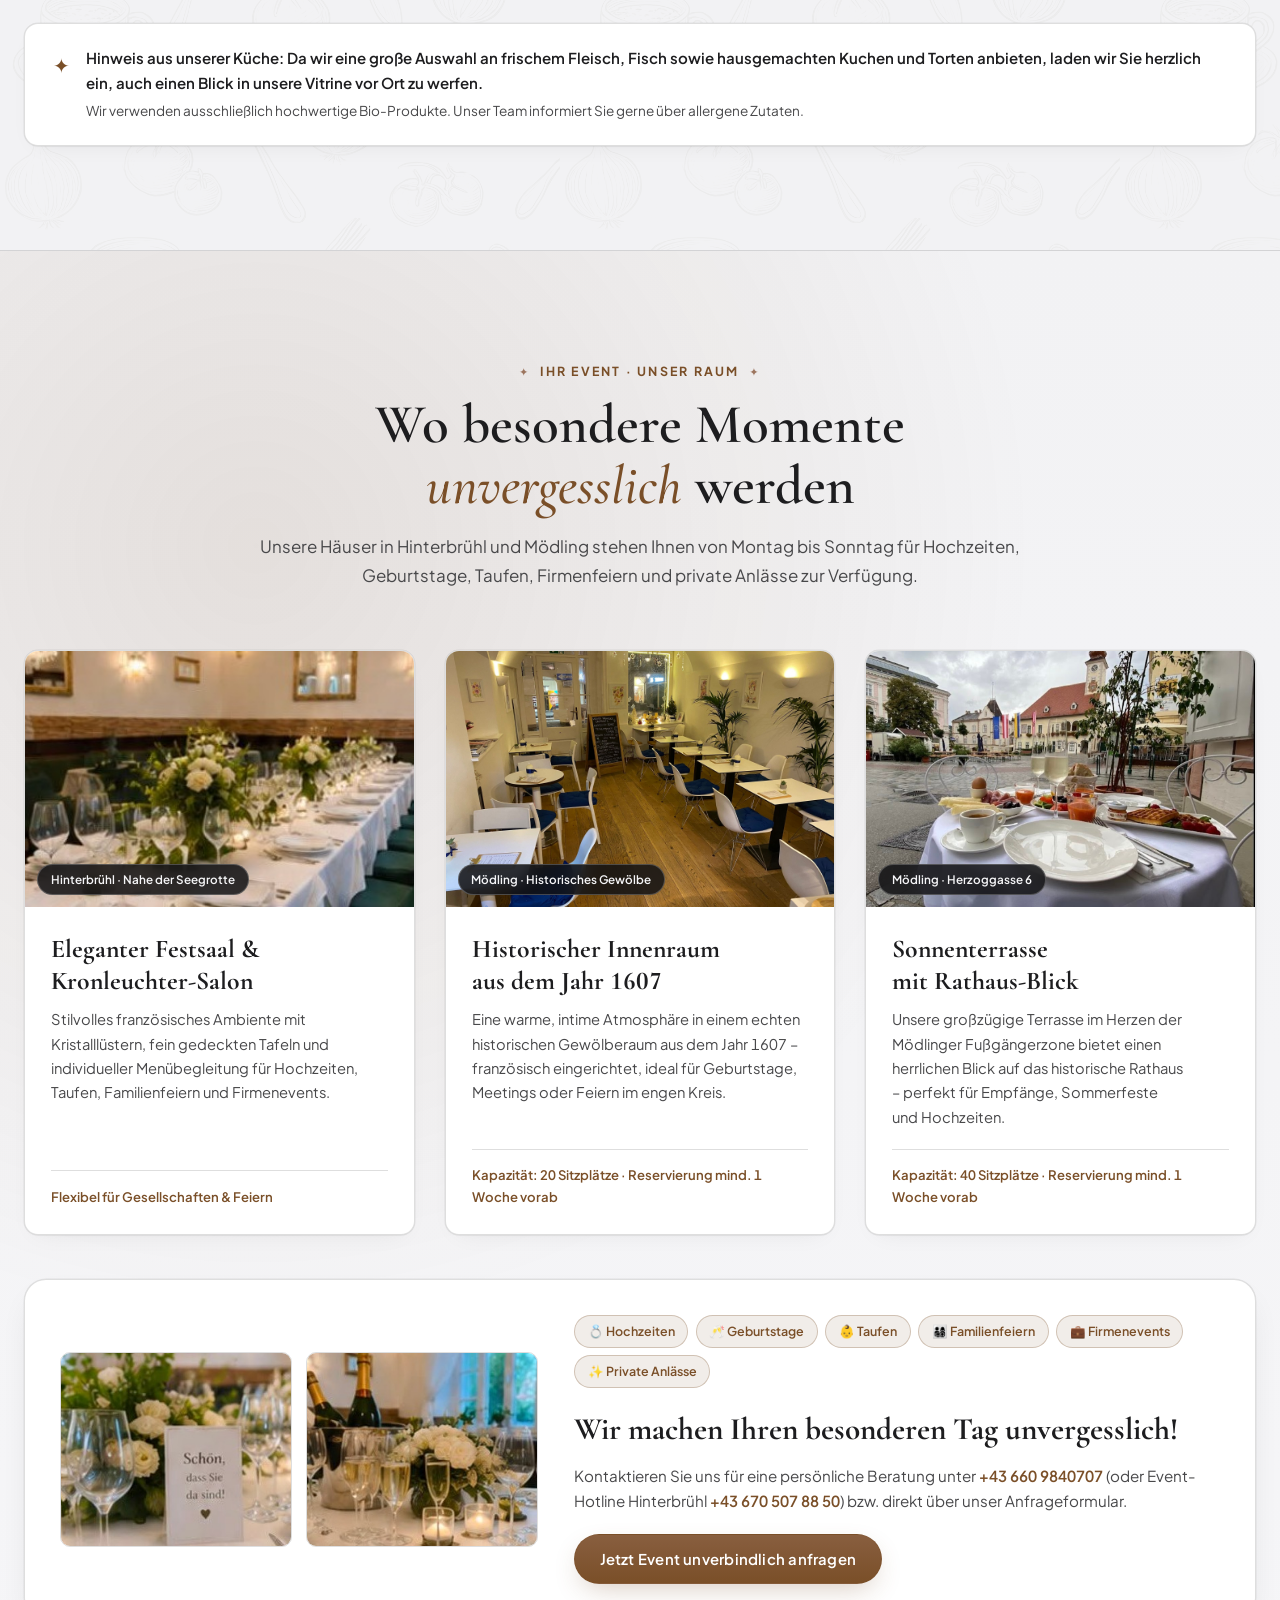
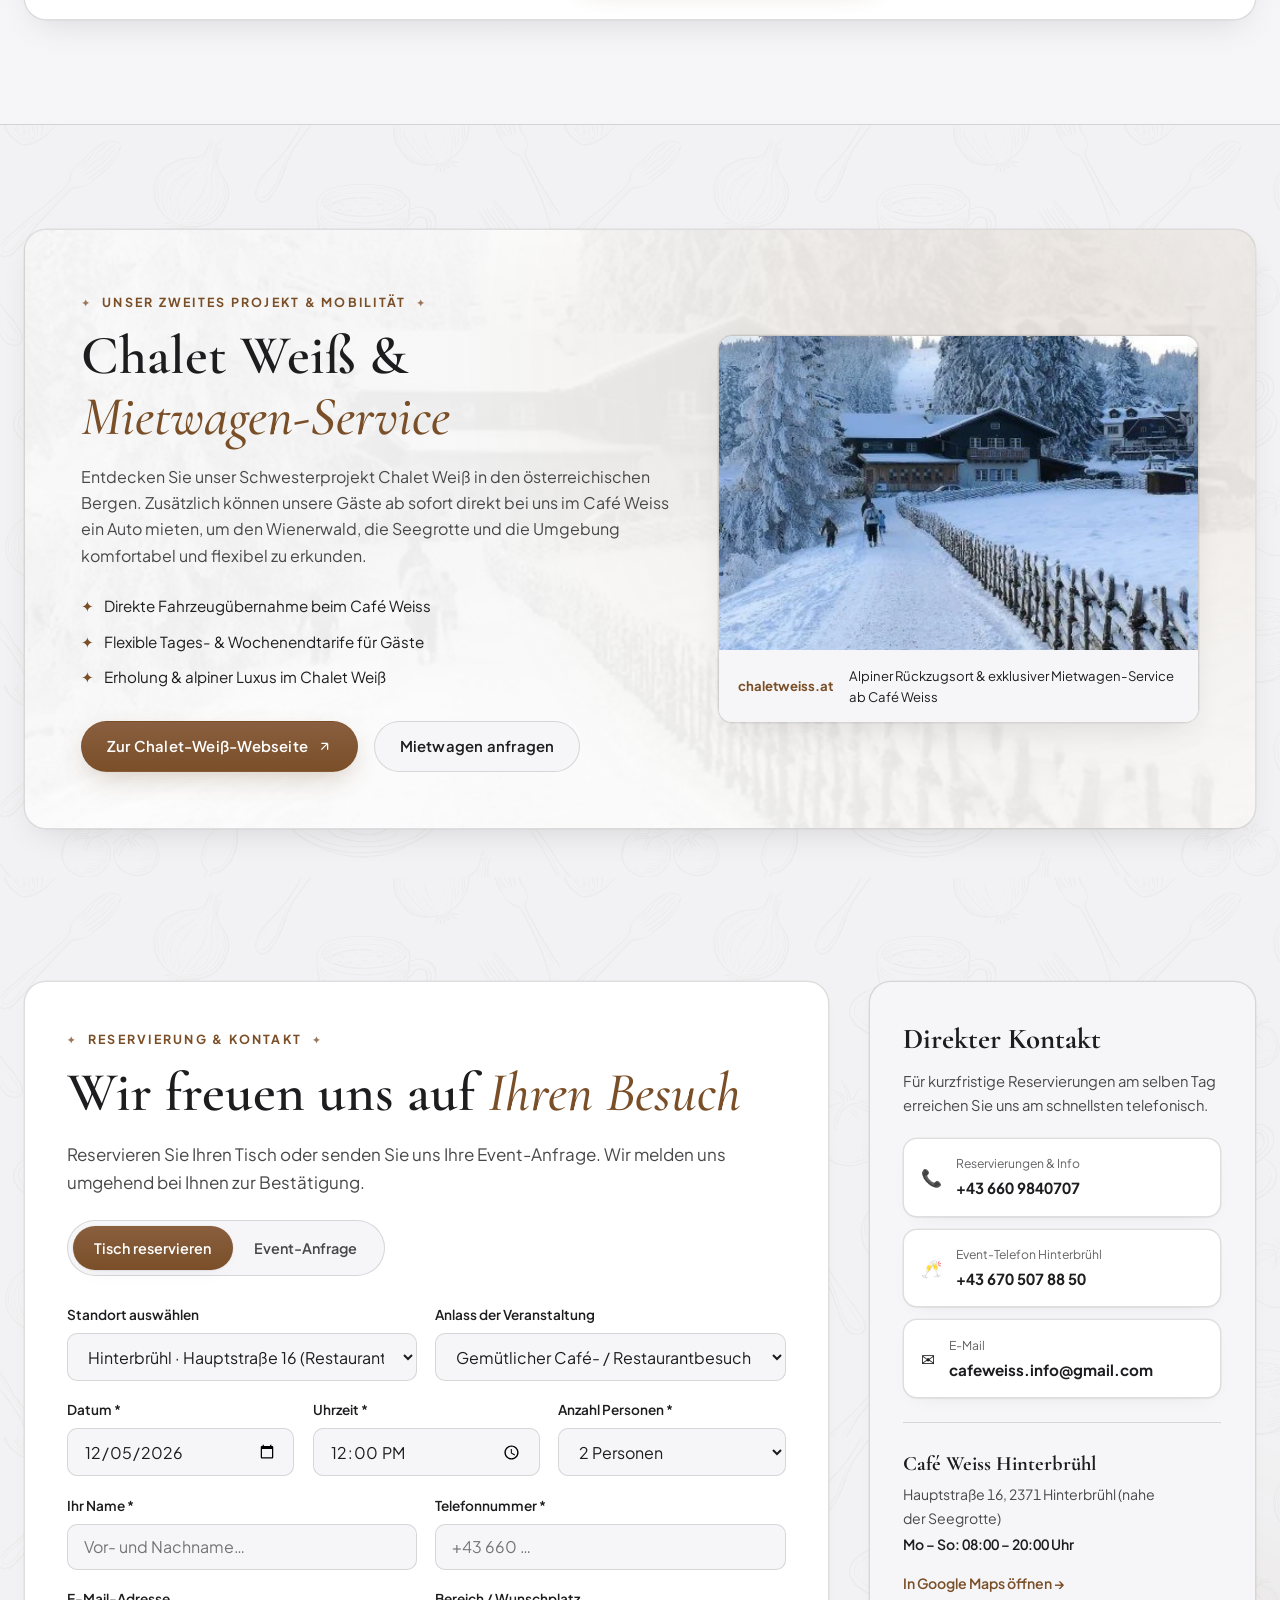
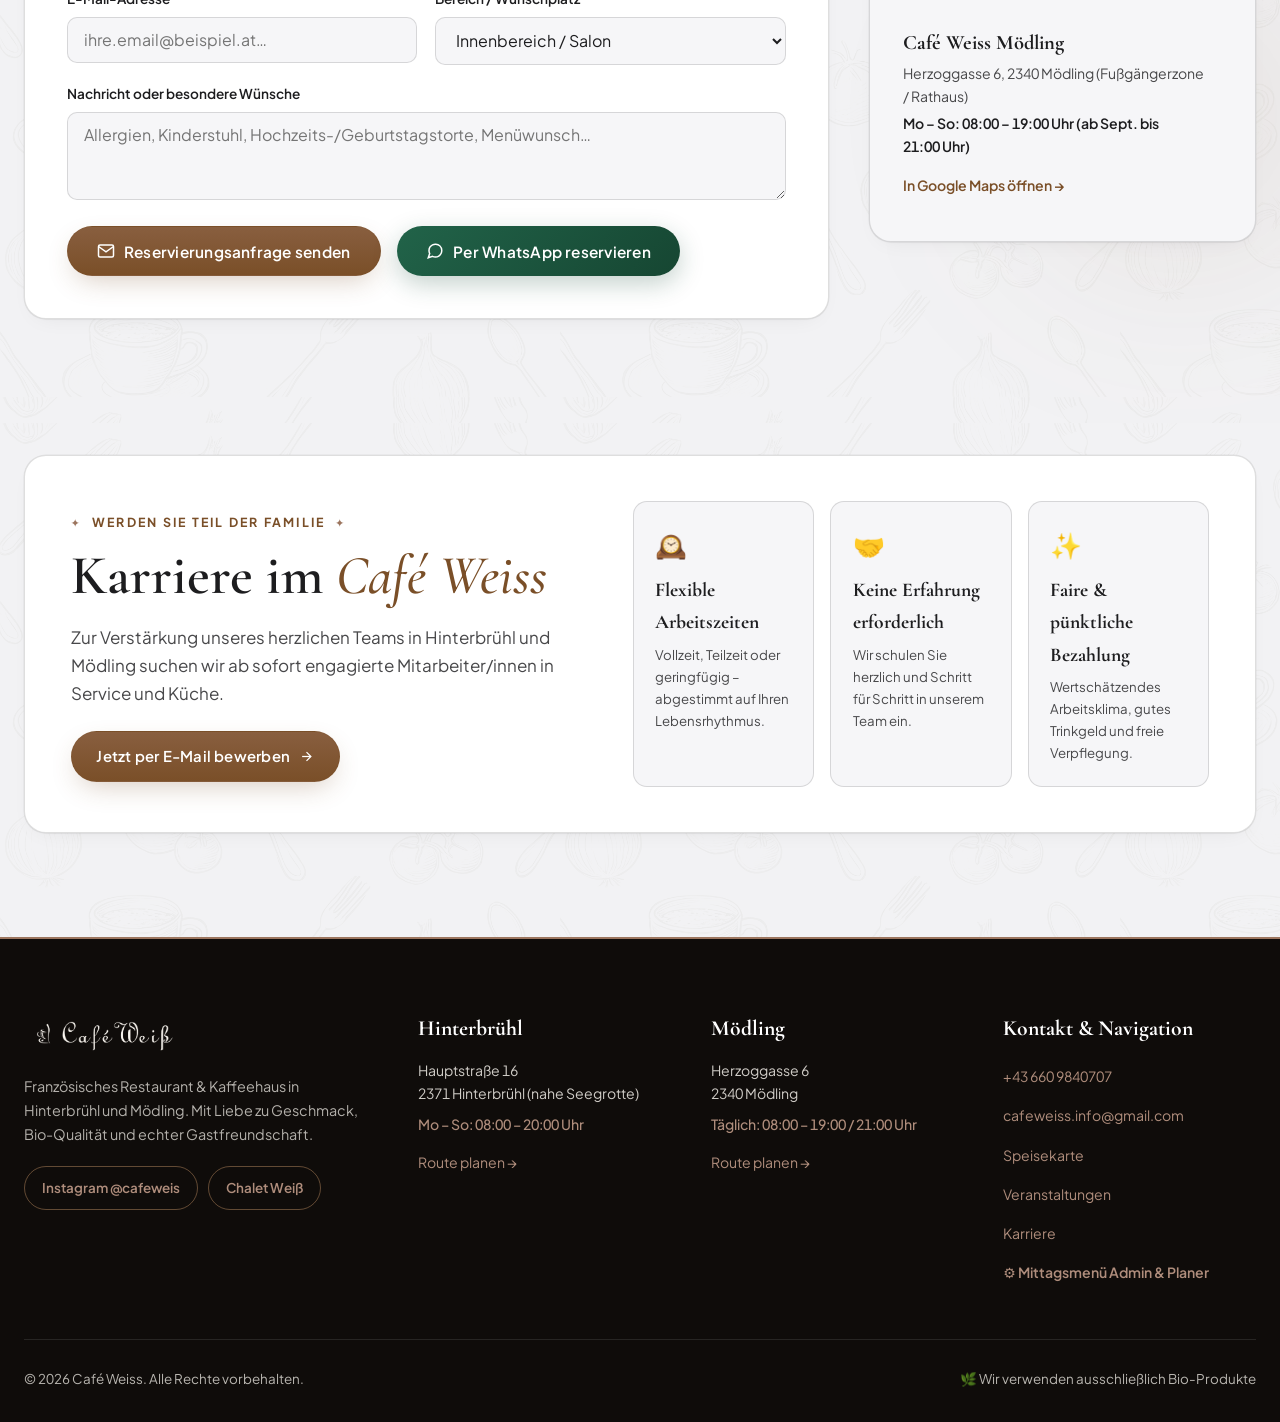
==== commit 63764f38: "Prevent mobile text truncation on Hinterbrühl / Mödling 50/50 segmented tabs" ====
--- a/index.html
+++ b/index.html
@@ -27,7 +27,7 @@
     rel="stylesheet" />
 
   <!-- Stylesheet -->
-  <link rel="stylesheet" href="css/styles.css?v=6" />
+  <link rel="stylesheet" href="css/styles.css?v=7" />
   <script>
     (function () {
       try {
@@ -1414,9 +1414,9 @@
   </nav>
 
   <!-- Scripts -->
-  <script src="js/menu-data.js?v=6"></script>
-  <script src="js/lunch-scheduler.js?v=6"></script>
-  <script src="js/app.js?v=6"></script>
+  <script src="js/menu-data.js?v=7"></script>
+  <script src="js/lunch-scheduler.js?v=7"></script>
+  <script src="js/app.js?v=7"></script>
 </body>
 
 </html>
--- a/css/styles.css
+++ b/css/styles.css
@@ -3832,12 +3832,22 @@
     padding: 0.55rem 0.65rem;
   }
 
+  .loc-seg-btn .hero-loc-tab__tag {
+    display: none;
+  }
+
   .loc-seg-btn__title {
-    font-size: 1.02rem;
+    font-size: 1.05rem;
+    white-space: normal;
+    overflow: visible;
+    text-overflow: clip;
   }
 
   .loc-seg-btn__sub {
-    font-size: 0.68rem;
+    font-size: 0.72rem;
+    white-space: normal;
+    overflow: visible;
+    text-overflow: clip;
   }
 
   .lunch-banner,
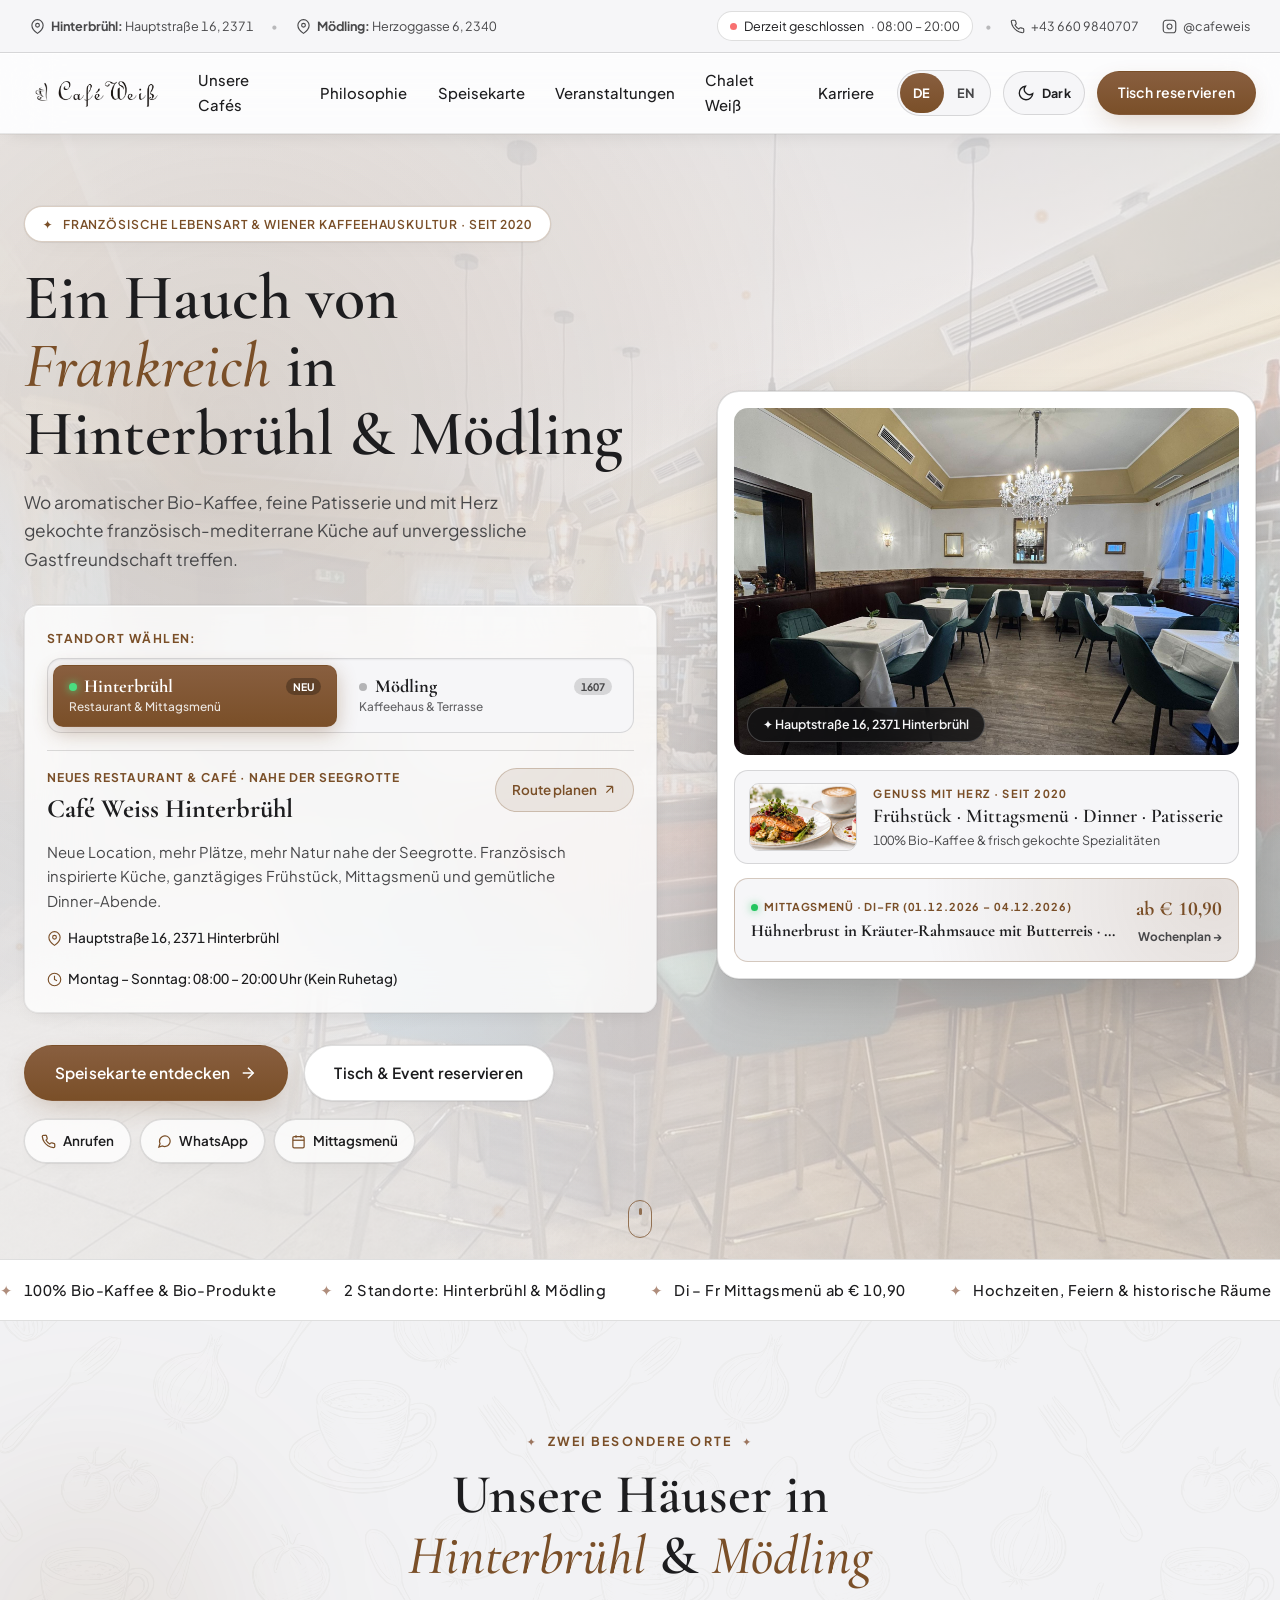
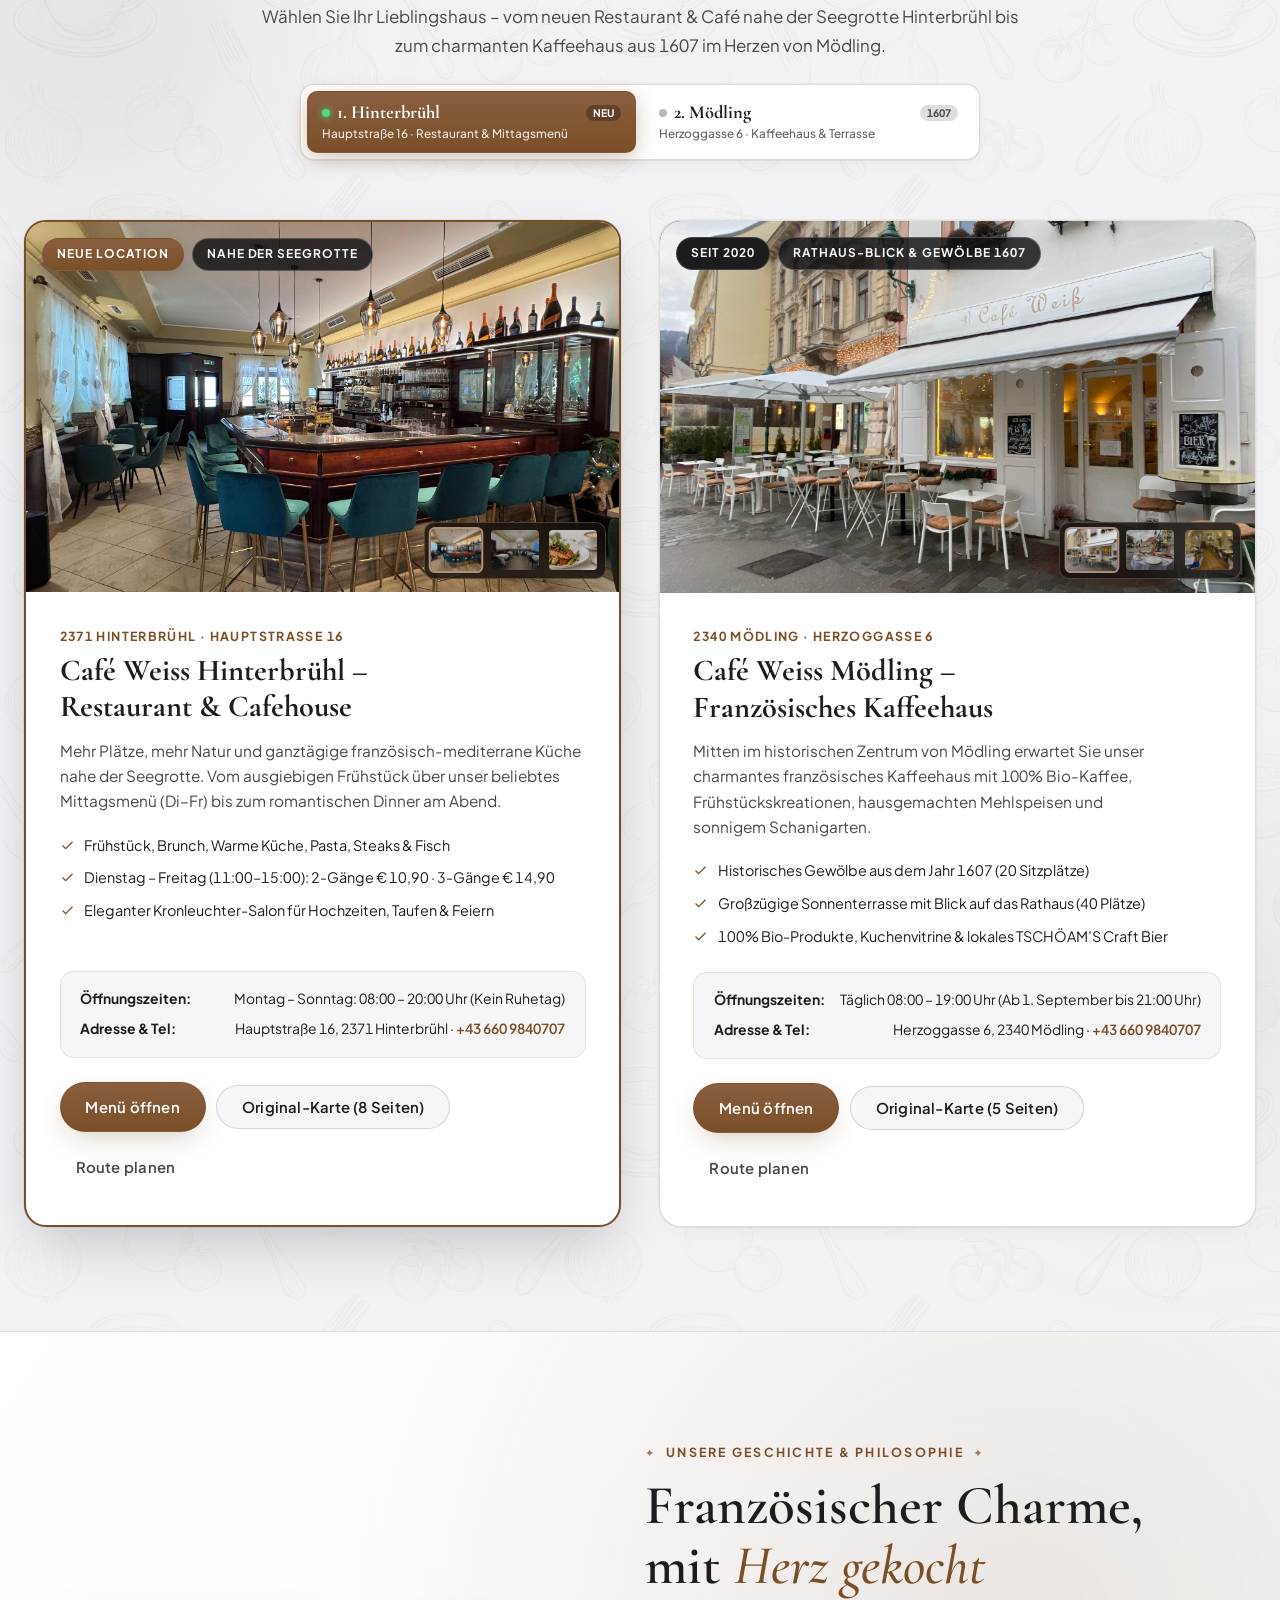
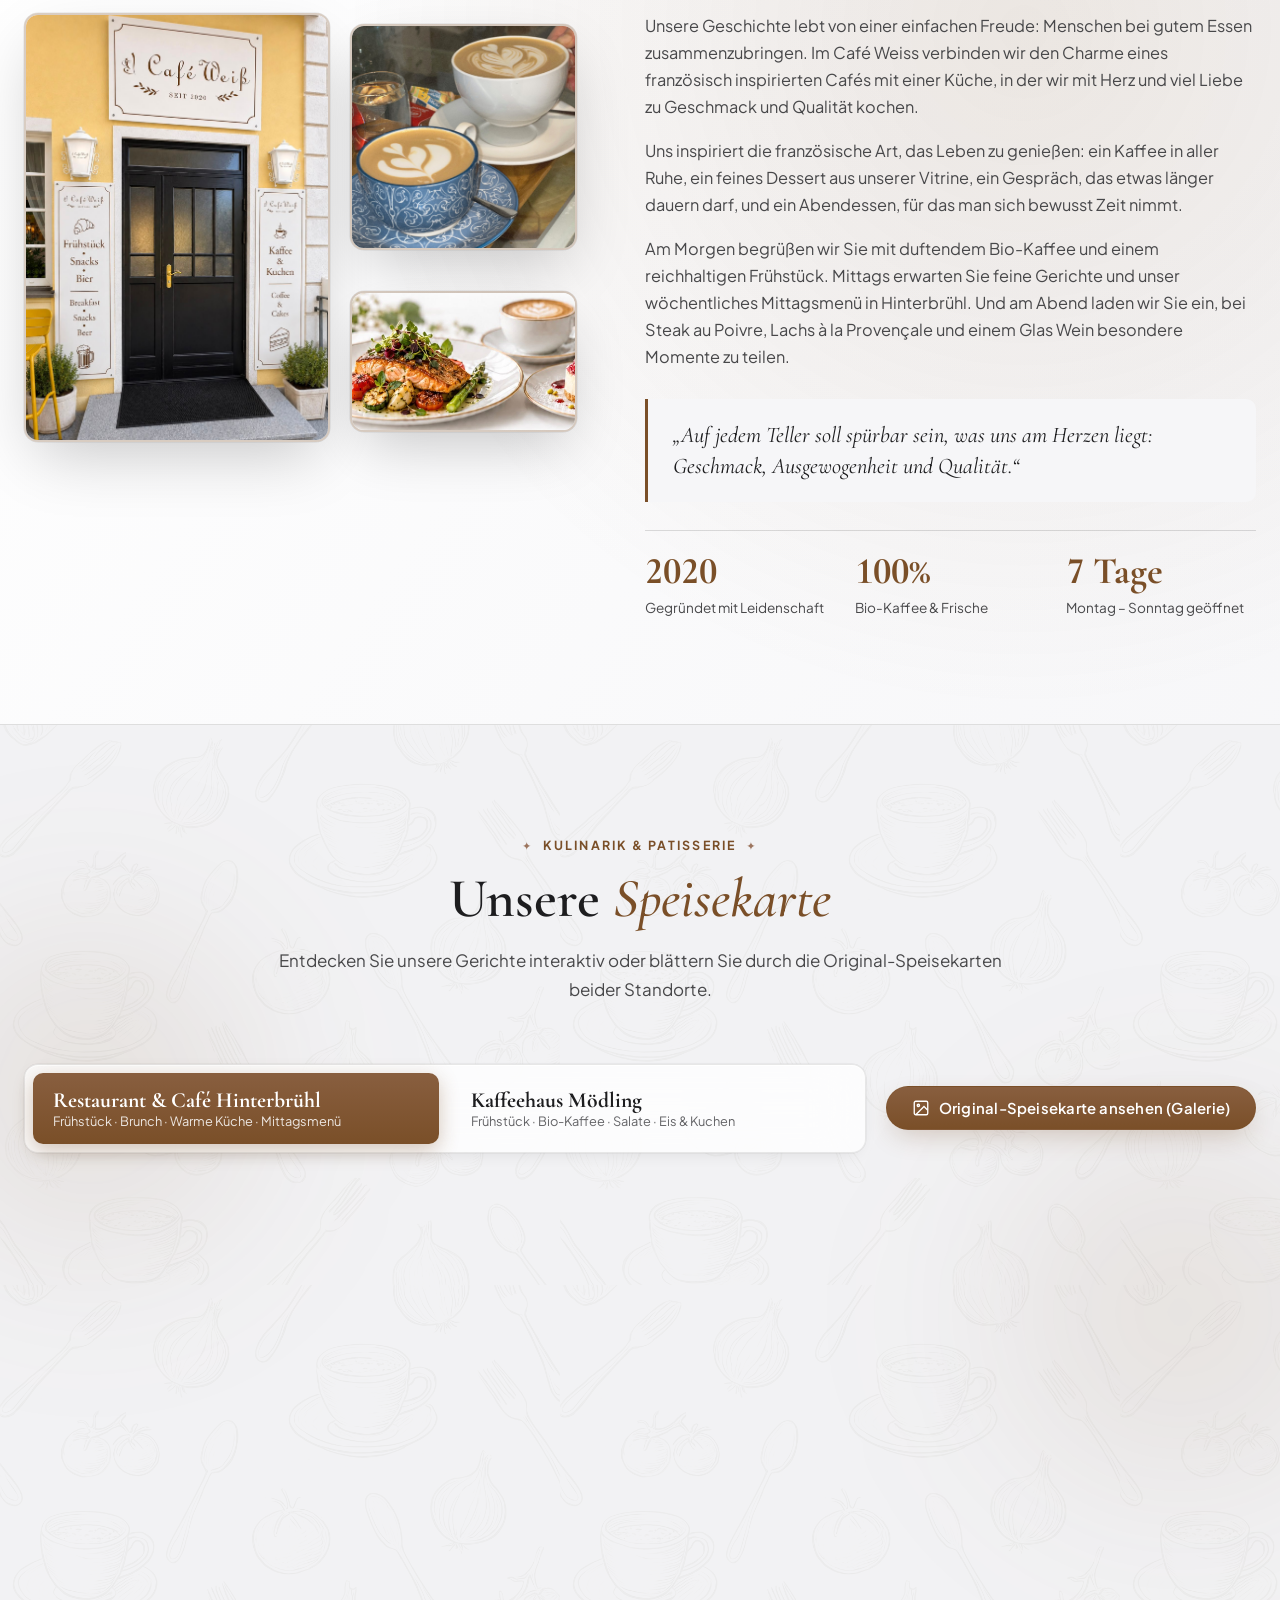
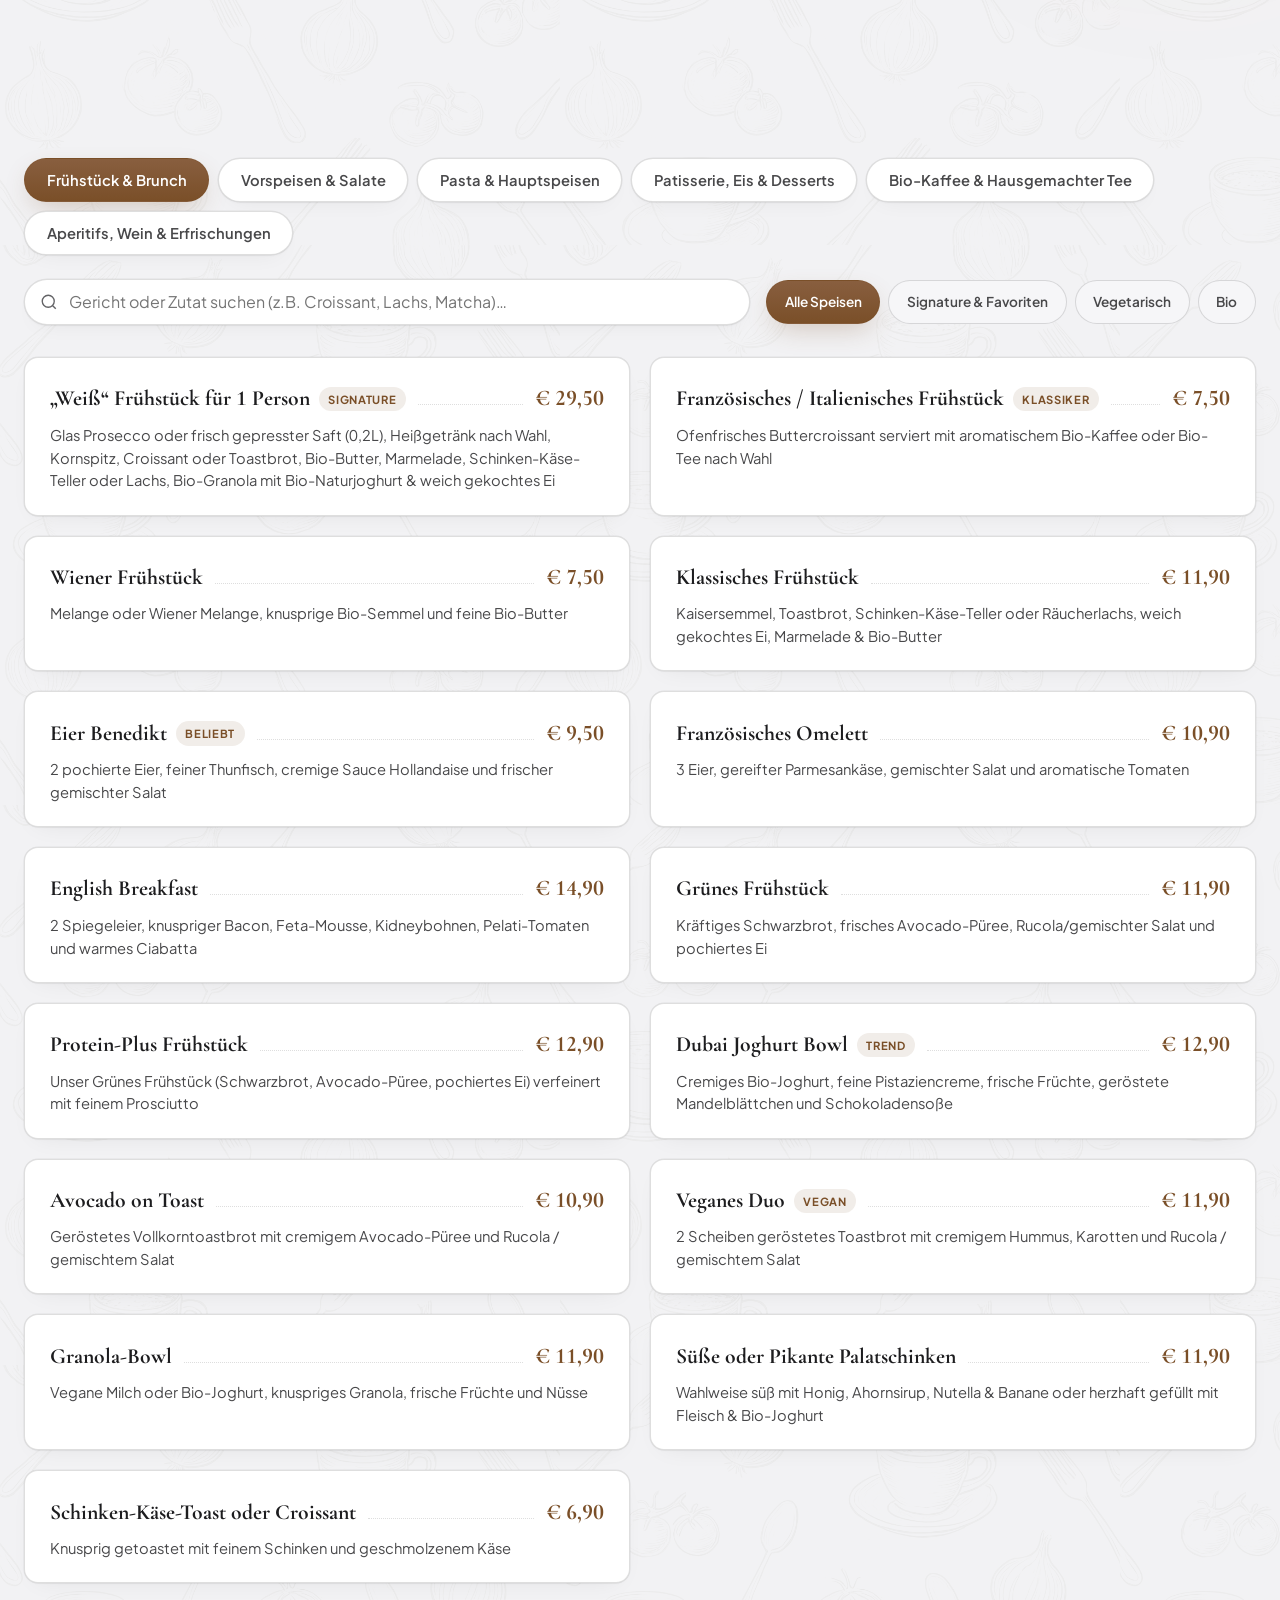
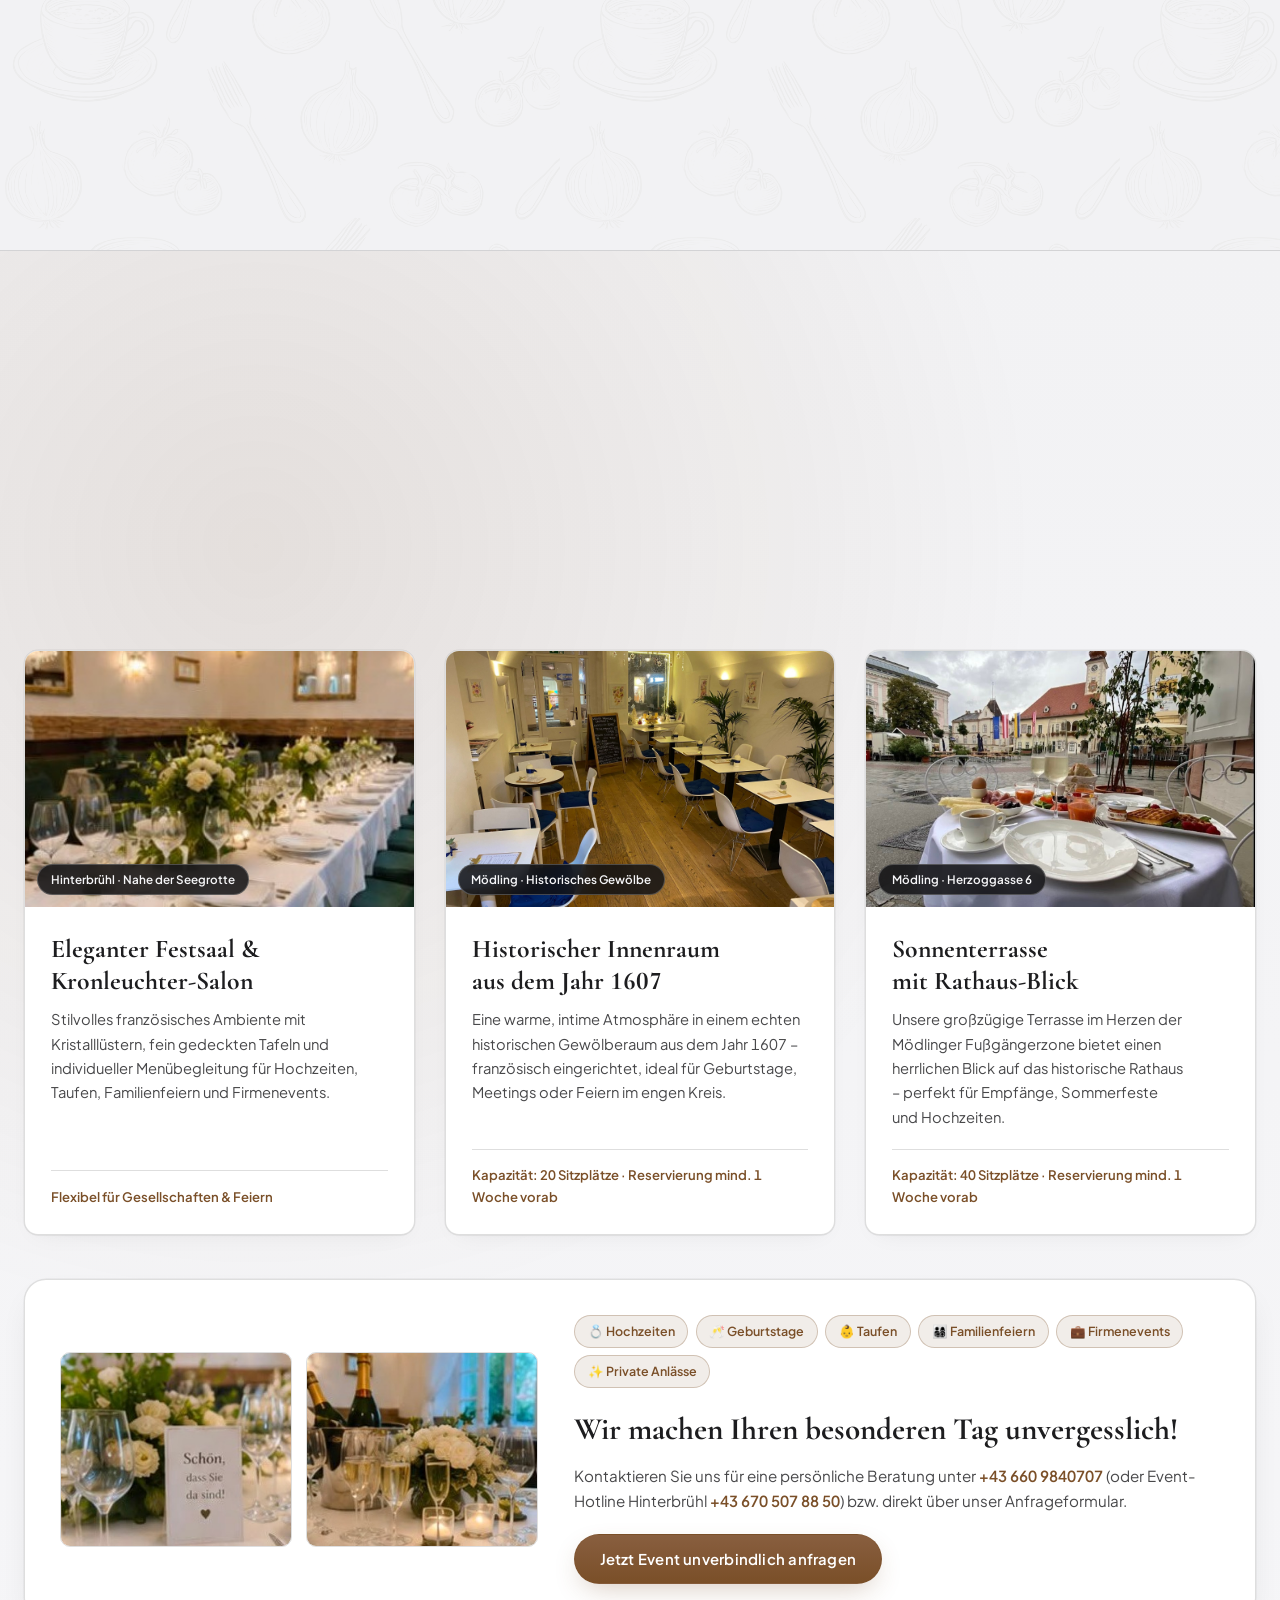
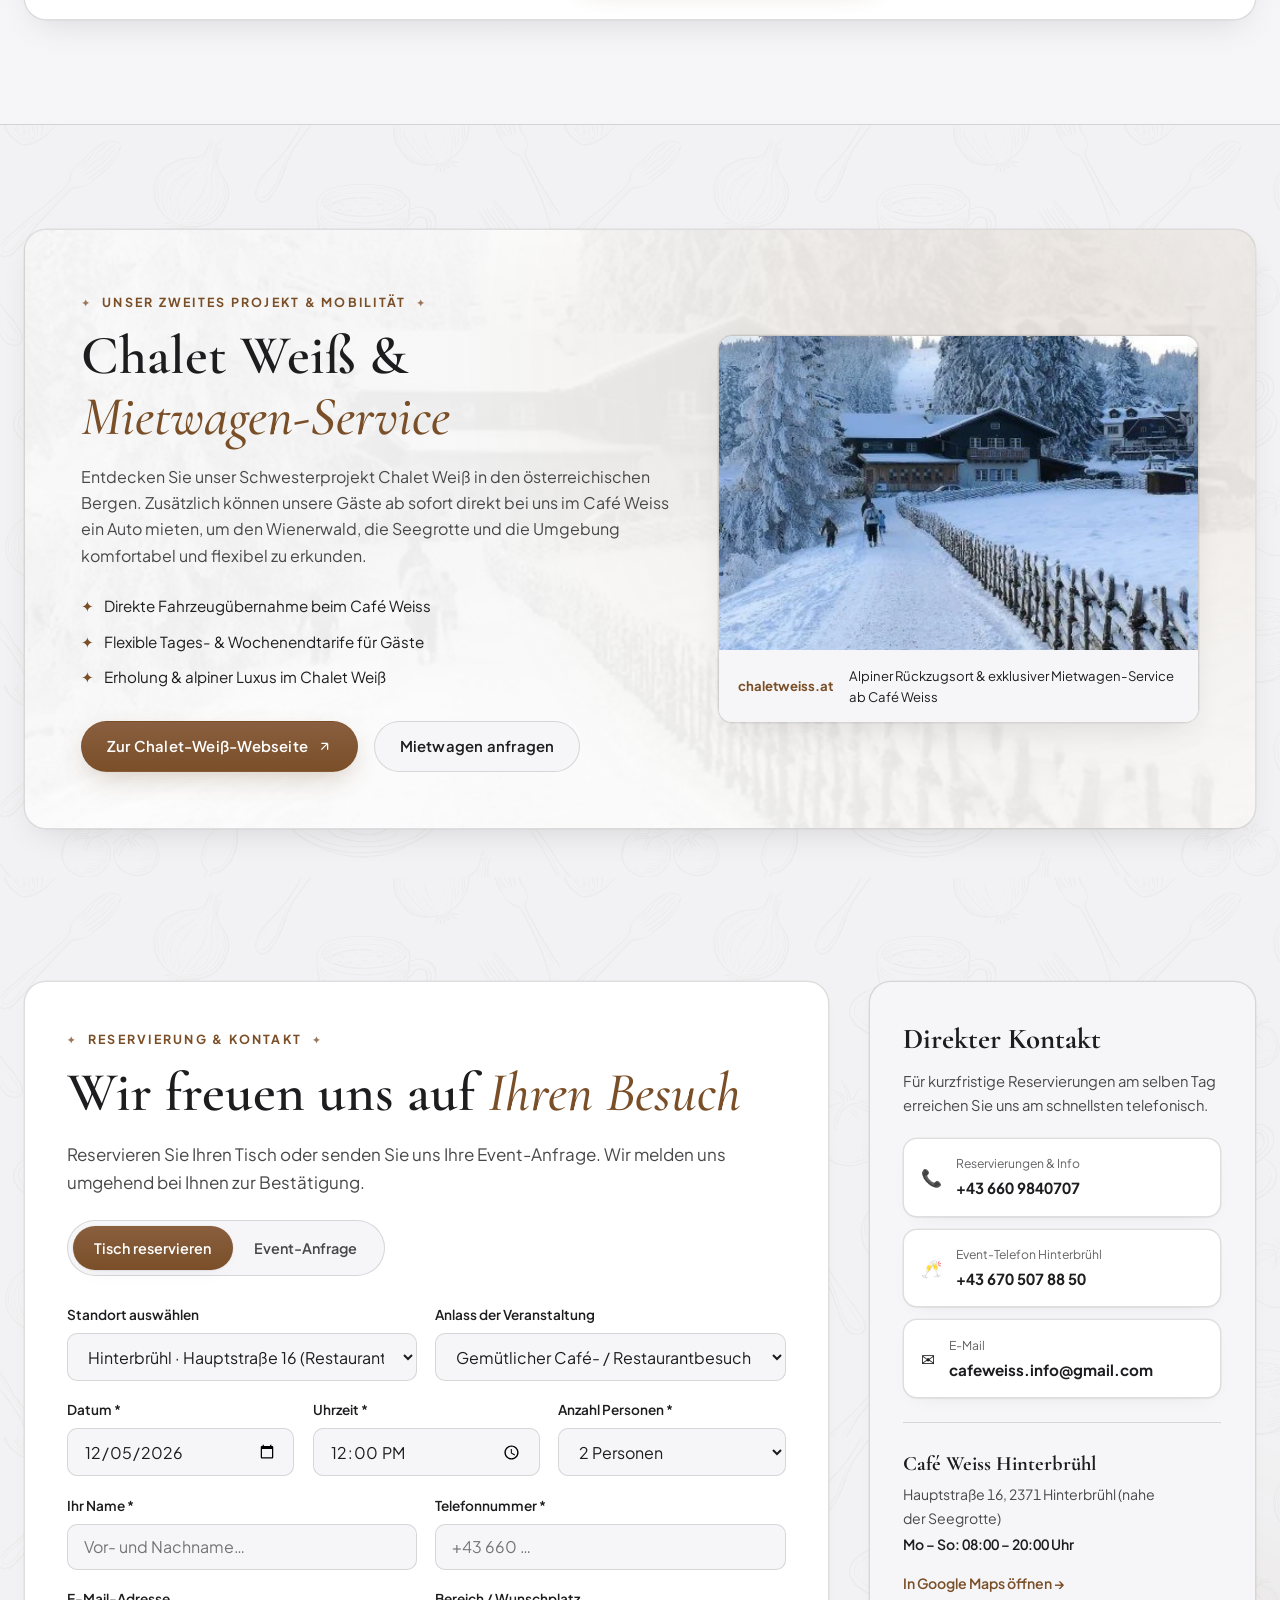
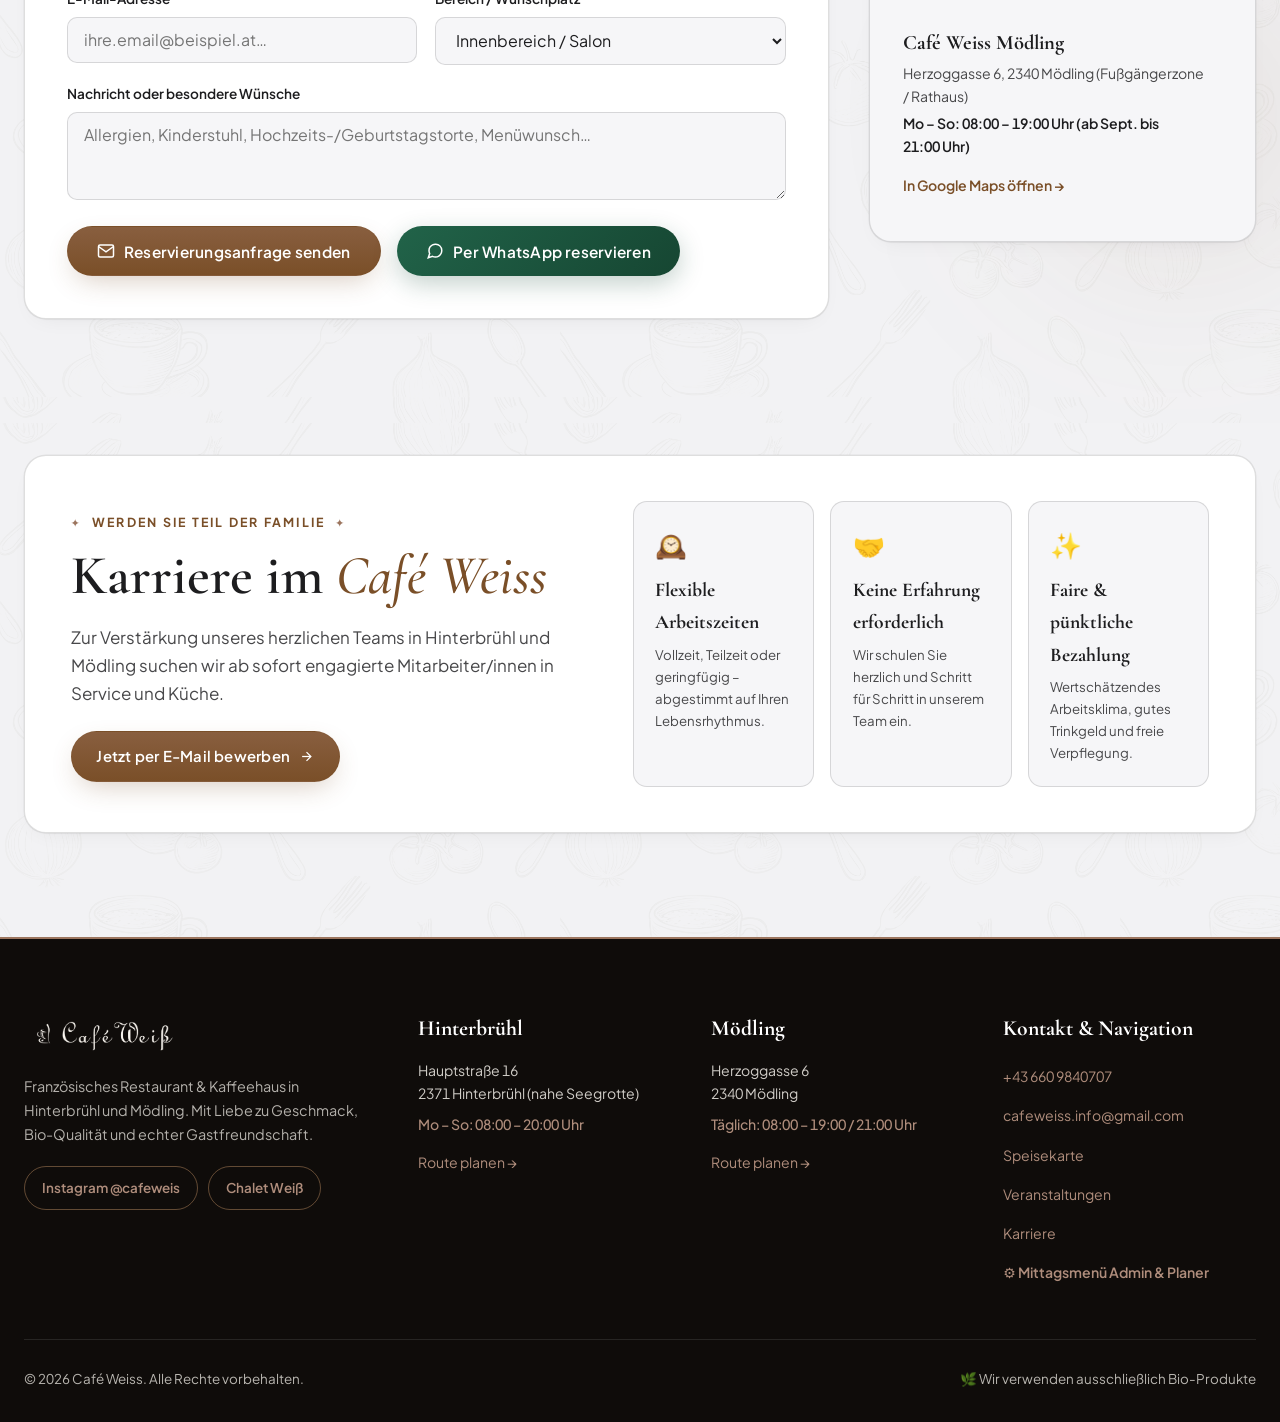
==== commit 473f4910: "Compact mobile menu top bar and lunch banner so all 4 days of dishes fit above the fold" ====
--- a/index.html
+++ b/index.html
@@ -27,7 +27,7 @@
     rel="stylesheet" />
 
   <!-- Stylesheet -->
-  <link rel="stylesheet" href="css/styles.css?v=7" />
+  <link rel="stylesheet" href="css/styles.css?v=8" />
   <script>
     (function () {
       try {
@@ -745,18 +745,11 @@
 
         <!-- MITTAGSMENÜ SPECIAL BANNER (Shown for Hinterbrühl, Auto-Scheduled by Date) -->
         <div class="lunch-banner" id="lunchMenuBanner" data-reveal="fade-up">
-          <!-- Scheduled Weeks Bar & Quick Admin Link -->
+          <!-- Scheduled Weeks Bar -->
           <div class="lunch-scheduler-bar">
             <div class="lunch-week-tabs" id="lunchWeekTabs" role="tablist" aria-label="Wochenauswahl Mittagsmenü">
               <!-- Populated dynamically by js/app.js with Active & Upcoming Scheduled Weeks -->
             </div>
-            <a href="admin.html" class="lunch-admin-link" title="Wochenmenü verwalten &amp; im Voraus planen">
-              <svg class="icon-xs" viewBox="0 0 24 24" fill="none" stroke="currentColor" stroke-width="2">
-                <path d="M12 20h9" />
-                <path d="M16.5 3.5a2.121 2.121 0 0 1 3 3L7 19l-4 1 1-4L16.5 3.5z" />
-              </svg>
-              <span data-i18n="lunch.admin.btn">Wochenmenü bearbeiten &amp; vorplanen</span>
-            </a>
           </div>
 
           <div class="lunch-banner__header">
@@ -1414,9 +1407,9 @@
   </nav>
 
   <!-- Scripts -->
-  <script src="js/menu-data.js?v=7"></script>
-  <script src="js/lunch-scheduler.js?v=7"></script>
-  <script src="js/app.js?v=7"></script>
+  <script src="js/menu-data.js?v=8"></script>
+  <script src="js/lunch-scheduler.js?v=8"></script>
+  <script src="js/app.js?v=8"></script>
 </body>
 
 </html>
--- a/css/styles.css
+++ b/css/styles.css
@@ -3724,7 +3724,7 @@
     scroll-snap-type: x proximity;
     -webkit-overflow-scrolling: touch;
     scrollbar-width: none;
-    padding-bottom: 0.25rem;
+    padding-bottom: 0.15rem;
     max-width: 100%;
   }
 
@@ -3740,29 +3740,59 @@
     flex: 0 0 auto;
     scroll-snap-align: start;
   }
+
+  /* Hide redundant Hero quick dock on mobile since iOS bottom tab bar is always visible */
+  .hero-quick-dock {
+    display: none;
+  }
 }
 
 @media (max-width: 600px) {
   .container {
-    padding: 0 1rem;
+    padding: 0 0.9rem;
   }
 
   .section {
-    padding: 3.5rem 0;
+    padding: 2.5rem 0;
+  }
+
+  .section-header {
+    margin: 0 auto 1.5rem;
+  }
+
+  .section-title {
+    font-size: clamp(1.85rem, 6.5vw, 2.35rem);
+    margin-bottom: 0.45rem;
+  }
+
+  .section-subtitle {
+    font-size: 0.92rem;
+    line-height: 1.5;
   }
 
   .hero {
     min-height: auto;
-    padding: 2.25rem 0 3.25rem;
+    padding: 1.35rem 0 2rem;
+  }
+
+  .hero__title {
+    font-size: clamp(2rem, 7.5vw, 2.6rem);
+    margin-bottom: 0.65rem;
+  }
+
+  .hero__subtitle {
+    font-size: 0.94rem;
+    line-height: 1.5;
+    margin-bottom: 1.1rem;
   }
 
   .header__inner {
-    height: 68px;
+    height: 62px;
     gap: 0.4rem;
   }
 
   .header__logo-img {
-    height: 34px;
+    height: 32px;
   }
 
   .header__actions {
@@ -3801,87 +3831,242 @@
     padding: 0.3rem 0.5rem;
   }
 
-  .lunch-days-grid,
+  /* Compact Single-Line 50/50 Location Segmented Controls on Mobile */
+  .hero-loc-picker {
+    padding: 0.85rem;
+    margin-bottom: 1rem;
+  }
+
+  .hero-loc-picker__header {
+    padding-bottom: 0.65rem;
+    margin-bottom: 0.65rem;
+    gap: 0.35rem;
+  }
+
+  .hero-loc-picker__label {
+    display: none;
+  }
+
+  .loc-segmented {
+    padding: 0.22rem;
+    gap: 0.25rem;
+  }
+
+  .loc-segmented--section {
+    margin-top: 0.9rem;
+  }
+
+  .loc-seg-btn {
+    min-height: 44px;
+    padding: 0.45rem 0.6rem;
+    align-items: center;
+  }
+
+  .loc-seg-btn__top {
+    justify-content: center;
+  }
+
+  .loc-seg-btn .hero-loc-tab__tag,
+  .loc-seg-btn__sub {
+    display: none;
+  }
+
+  .loc-seg-btn__title {
+    font-size: 1rem;
+    white-space: nowrap;
+  }
+
+  .hero-loc-card__name {
+    font-size: 1.35rem;
+  }
+
+  .hero-loc-card__desc {
+    font-size: 0.86rem;
+    margin-bottom: 0.65rem;
+    line-height: 1.45;
+  }
+
+  .hero-loc-card__meta {
+    gap: 0.45rem 0.9rem;
+    font-size: 0.8rem;
+  }
+
+  .hero__actions {
+    display: grid;
+    grid-template-columns: repeat(2, minmax(0, 1fr));
+    gap: 0.5rem;
+  }
+
+  .hero__actions .btn {
+    width: 100%;
+    min-height: 44px;
+    padding: 0.55rem 0.65rem;
+    font-size: 0.82rem;
+    white-space: nowrap;
+  }
+
+  /* Ultra-Compact Menu Top Bar & Lunch Banner on Mobile */
+  .menu-LocationBar {
+    gap: 0.5rem;
+    margin-bottom: 0.85rem;
+  }
+
+  .menu-loc-switch {
+    grid-template-columns: repeat(2, minmax(0, 1fr));
+    gap: 0.25rem;
+    padding: 0.22rem;
+    width: 100%;
+  }
+
+  .menu-loc-btn {
+    min-height: 44px;
+    padding: 0.45rem 0.6rem;
+    text-align: center;
+    display: flex;
+    align-items: center;
+    justify-content: center;
+  }
+
+  .menu-loc-btn__title {
+    font-size: 0.98rem;
+    line-height: 1.15;
+  }
+
+  .menu-loc-btn__sub {
+    display: none;
+  }
+
+  .menu-gallery-trigger {
+    width: 100%;
+    min-height: 44px;
+    padding: 0.45rem 0.85rem;
+    font-size: 0.82rem;
+  }
+
+  .lunch-banner {
+    padding: 0.95rem;
+    margin-bottom: 1.1rem;
+  }
+
+  .lunch-scheduler-bar {
+    padding-bottom: 0.6rem;
+    margin-bottom: 0.65rem;
+  }
+
+  .lunch-week-tab {
+    min-height: 38px;
+    padding: 0.35rem 0.75rem;
+    font-size: 0.75rem;
+  }
+
+  .lunch-banner__badges {
+    position: absolute;
+    width: 1px;
+    height: 1px;
+    overflow: hidden;
+    clip: rect(0, 0, 0, 0);
+  }
+
+  .lunch-banner__header {
+    gap: 0.65rem;
+    margin-bottom: 0.75rem;
+    padding-bottom: 0.75rem;
+  }
+
+  .lunch-banner__title {
+    font-size: 1.35rem;
+    margin: 0 0 0.15rem;
+  }
+
+  .lunch-banner__subtitle {
+    font-size: 0.78rem;
+  }
+
+  .lunch-banner__prices {
+    display: grid;
+    grid-template-columns: repeat(2, minmax(0, 1fr));
+    gap: 0.45rem;
+    width: 100%;
+  }
+
+  .lunch-price-box {
+    min-width: 0;
+    padding: 0.5rem 0.75rem;
+    display: flex;
+    align-items: center;
+    justify-content: space-between;
+    gap: 0.35rem;
+  }
+
+  .lunch-price-box__sub {
+    display: none;
+  }
+
+  .lunch-price-box__label {
+    font-size: 0.78rem;
+  }
+
+  .lunch-price-box__val {
+    font-size: 1.2rem;
+  }
+
+  .lunch-days-grid {
+    grid-template-columns: repeat(2, minmax(0, 1fr));
+    gap: 0.55rem;
+  }
+
+  .lunch-day-card {
+    padding: 0.7rem 0.75rem;
+  }
+
+  .lunch-day-card__head {
+    margin-bottom: 0.25rem;
+  }
+
+  .lunch-day-card__day {
+    font-size: 0.68rem;
+  }
+
+  .lunch-day-card__soup {
+    font-size: 0.76rem;
+    margin-bottom: 0.15rem;
+  }
+
+  .lunch-day-card__main {
+    font-size: 0.96rem;
+    line-height: 1.22;
+    margin-bottom: 0.2rem;
+  }
+
+  .lunch-day-card__dessert {
+    font-size: 0.7rem;
+  }
+
   .events-grid,
   .footer__top {
     grid-template-columns: 1fr;
   }
 
-  .menu-loc-switch {
-    grid-template-columns: repeat(2, minmax(0, 1fr));
-    gap: 0.4rem;
-    padding: 0.35rem;
-  }
-
-  .menu-loc-btn {
-    padding: 0.65rem 0.75rem;
-  }
-
-  .menu-loc-btn__title {
-    font-size: 1.05rem;
-  }
-
-  .menu-loc-btn__sub {
-    font-size: 0.72rem;
-    white-space: nowrap;
-    overflow: hidden;
-    text-overflow: ellipsis;
-  }
-
-  .loc-seg-btn {
-    padding: 0.55rem 0.65rem;
-  }
-
-  .loc-seg-btn .hero-loc-tab__tag {
-    display: none;
-  }
-
-  .loc-seg-btn__title {
-    font-size: 1.05rem;
-    white-space: normal;
-    overflow: visible;
-    text-overflow: clip;
-  }
-
-  .loc-seg-btn__sub {
-    font-size: 0.72rem;
-    white-space: normal;
-    overflow: visible;
-    text-overflow: clip;
-  }
-
-  .lunch-banner,
   .reserve-card,
   .chalet-box,
   .careers-banner,
   .contact-card,
   .loc-card__body {
-    padding: 1.25rem;
-  }
-
-  .hero-loc-picker {
-    padding: 1rem;
+    padding: 1.15rem;
   }
 
   .hero-live-lunch {
-    flex-direction: column;
-    align-items: flex-start;
-  }
-
-  .hero-live-lunch__right {
     flex-direction: row;
     align-items: center;
-    justify-content: space-between;
-    width: 100%;
+    padding: 0.65rem 0.85rem;
   }
 
   .hero-live-lunch__dish {
-    white-space: normal;
-  }
-
-  .hero__actions .btn,
-  .reserve-form__actions .btn,
-  .menu-gallery-trigger {
+    white-space: nowrap;
+    font-size: 0.92rem;
+  }
+
+  .reserve-form__actions .btn {
     width: 100%;
     white-space: normal;
     text-align: center;
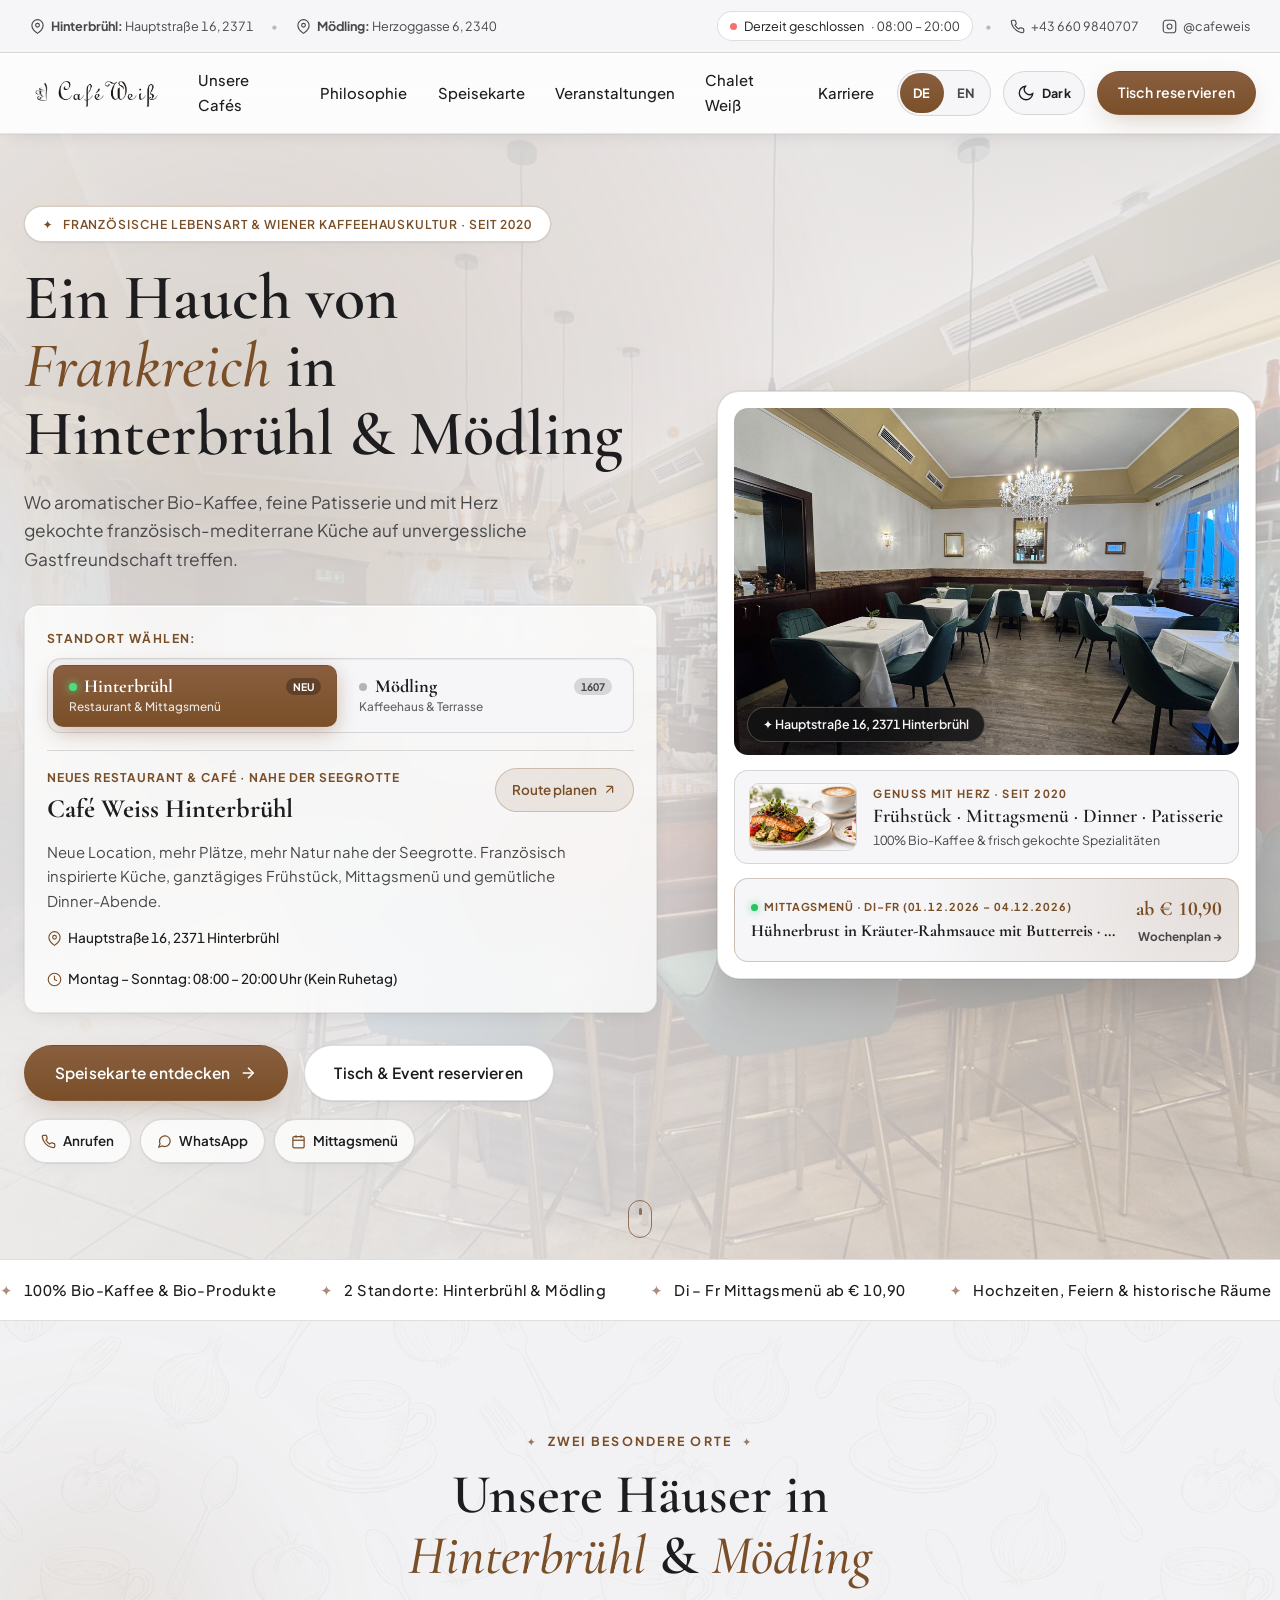
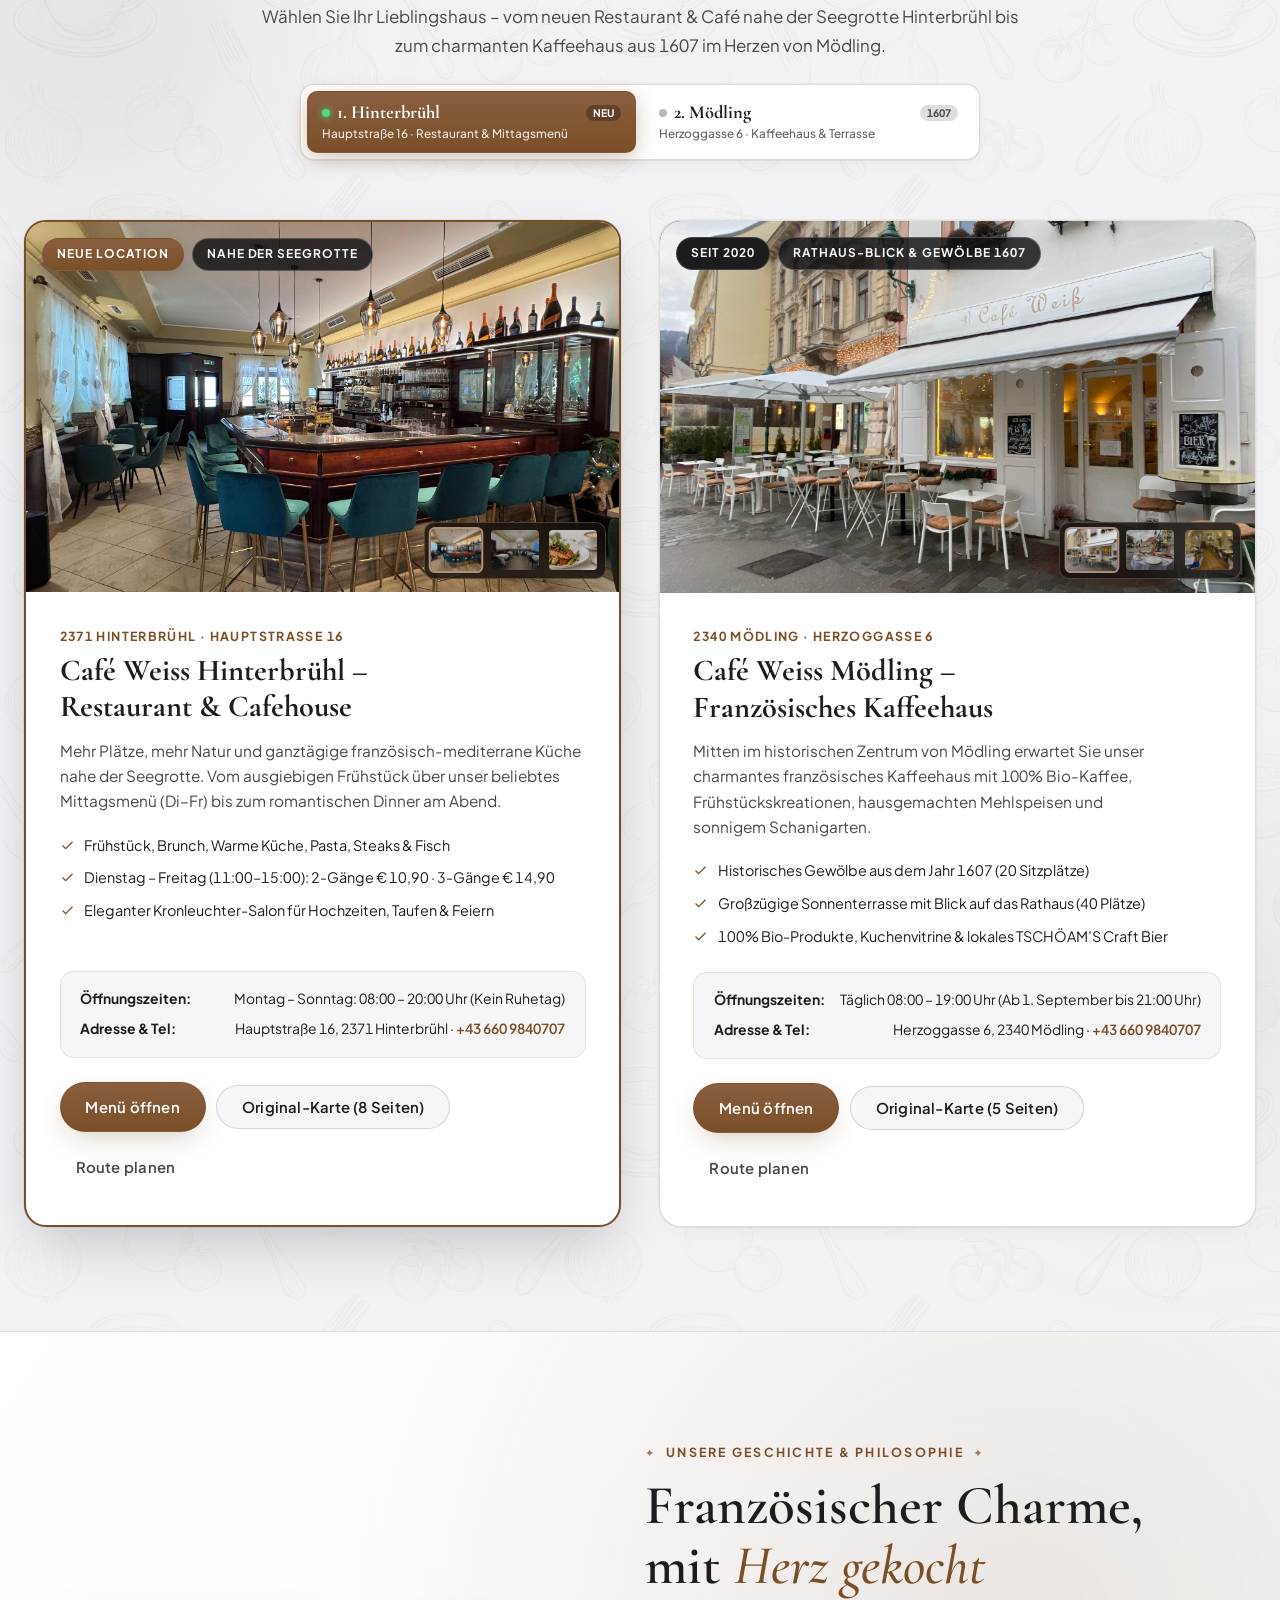
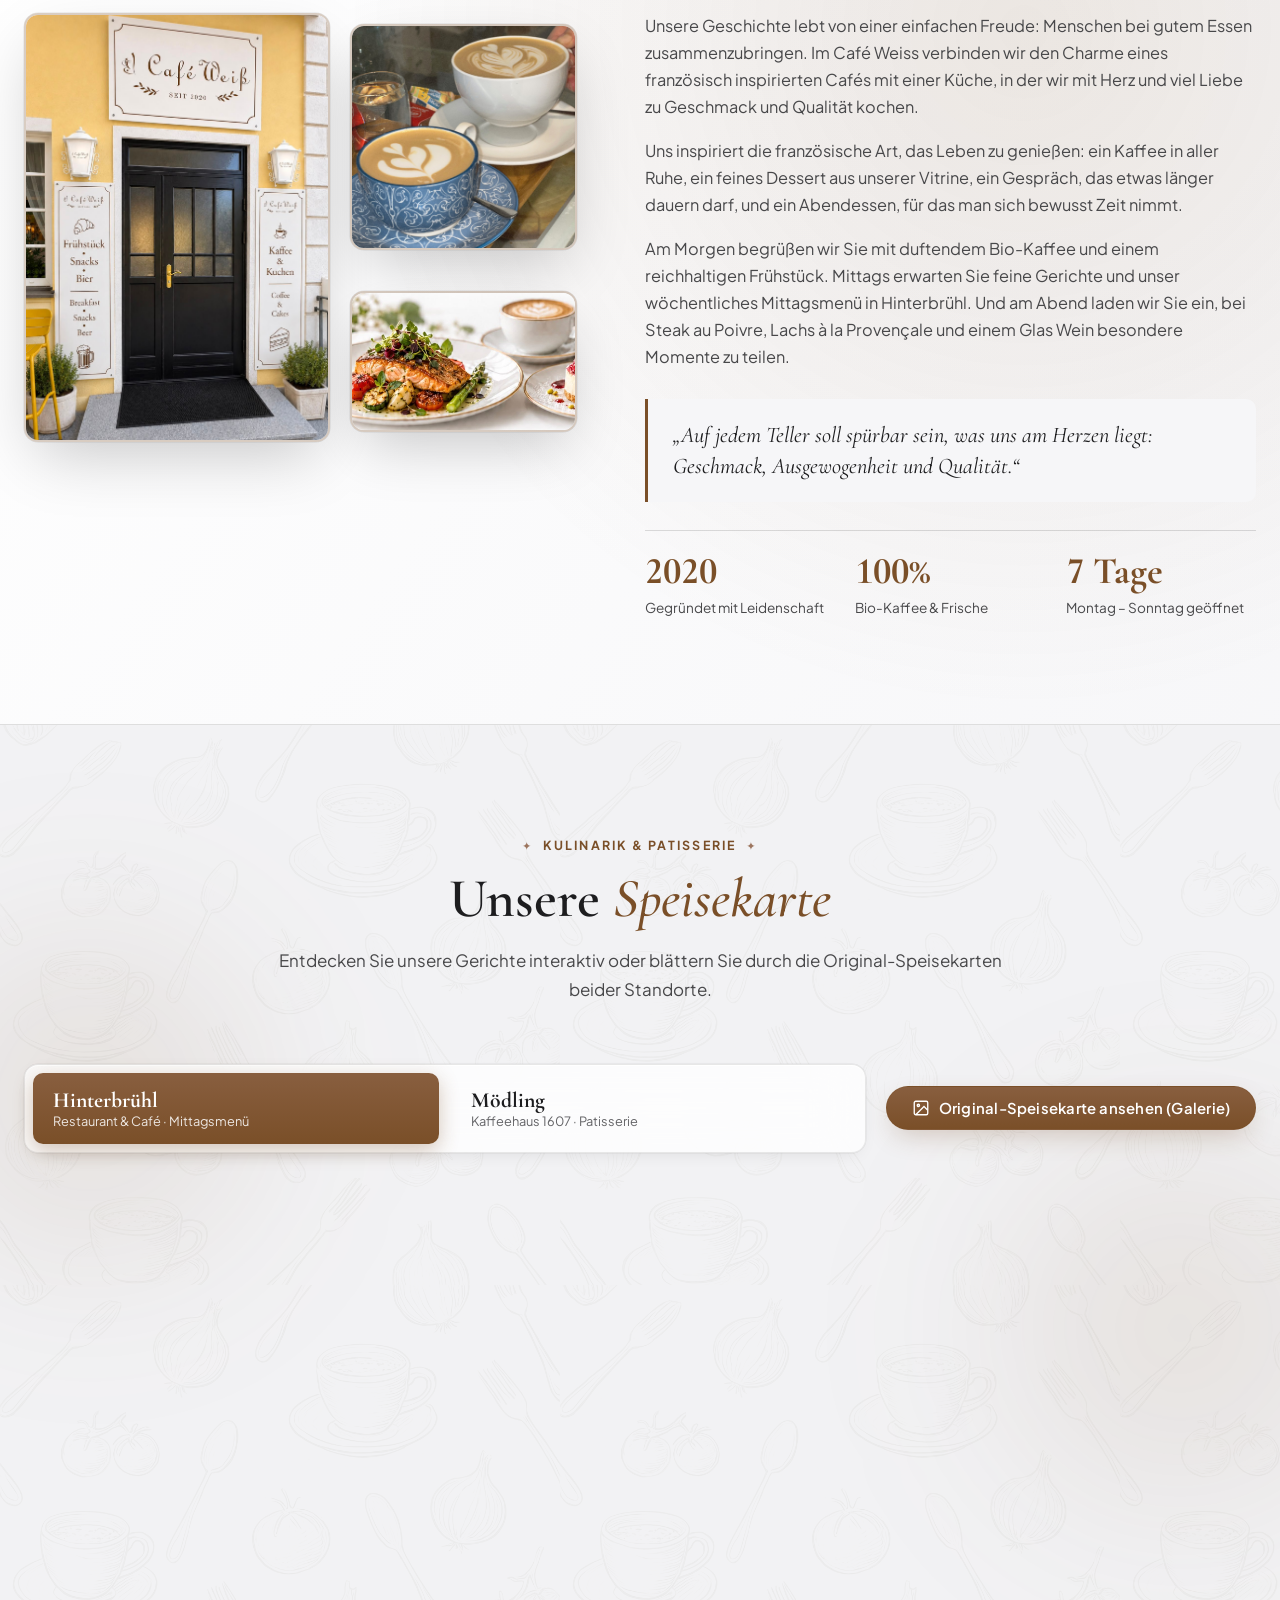
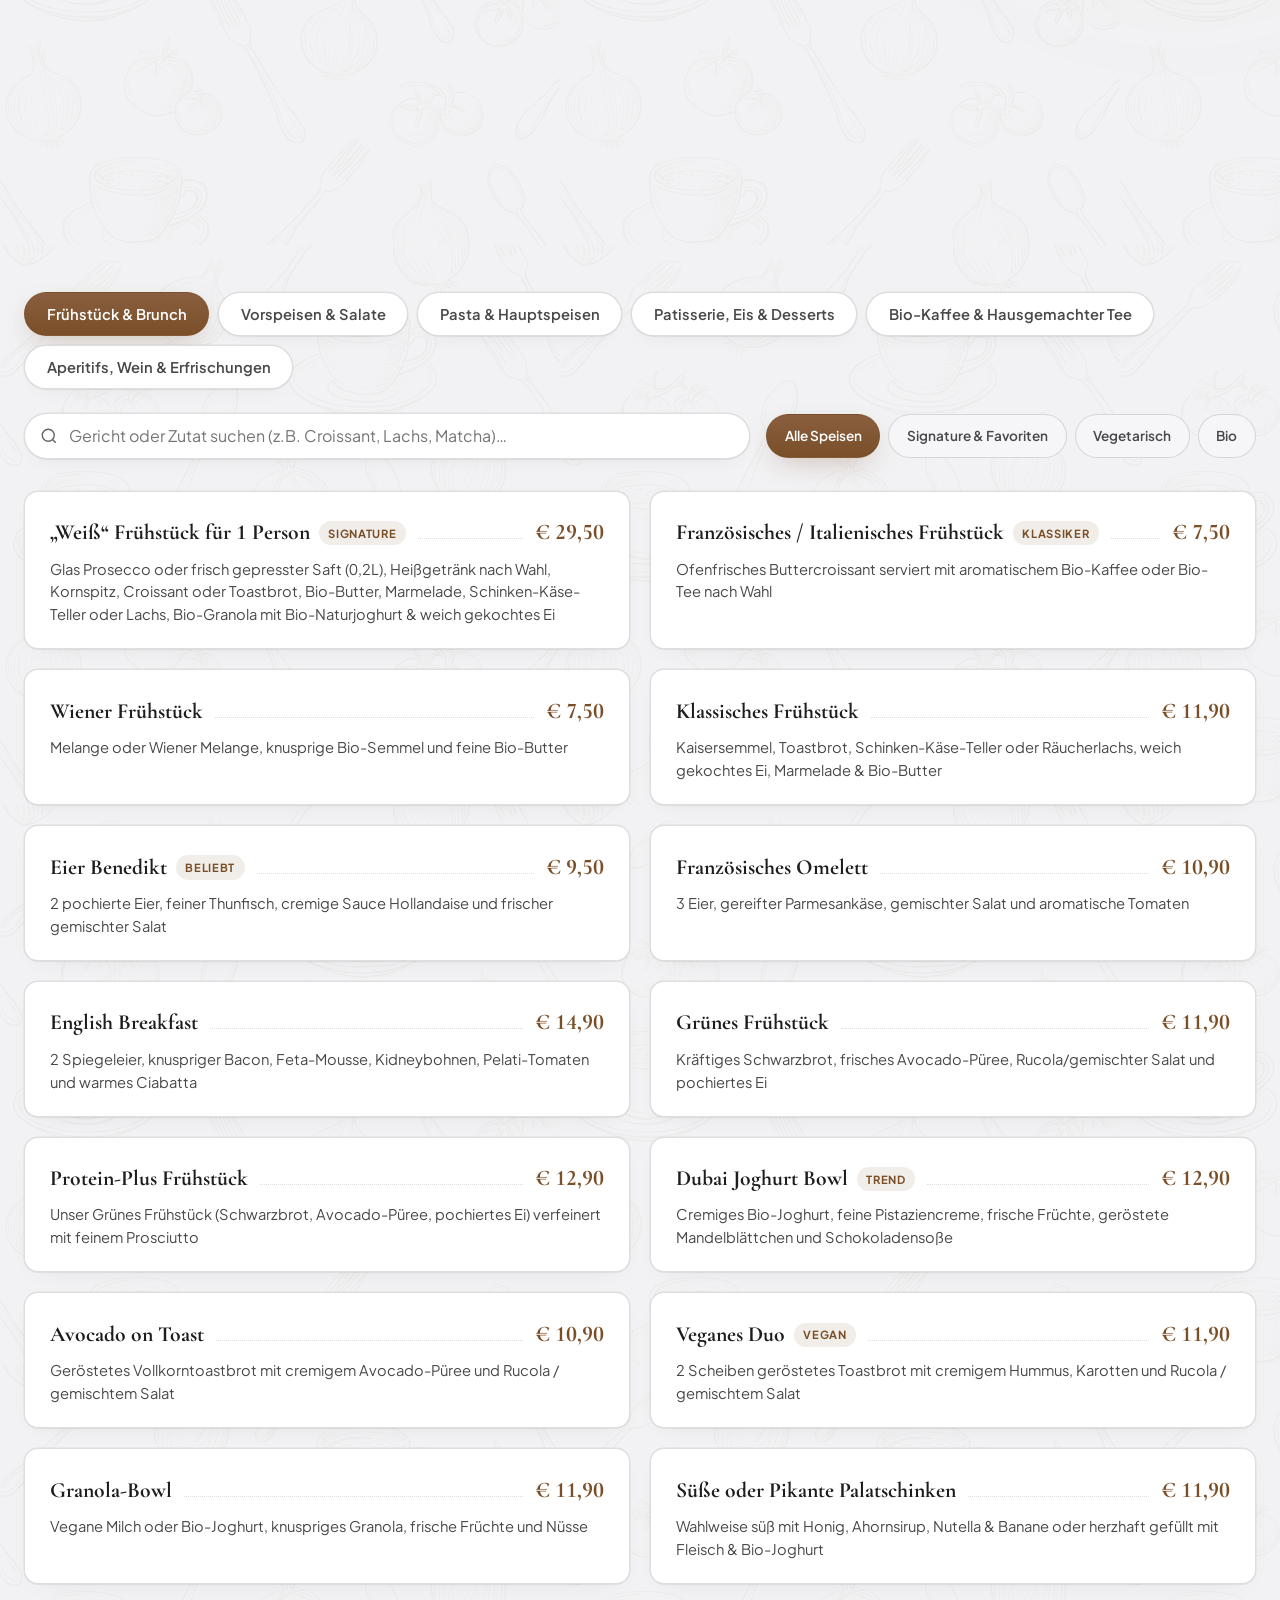
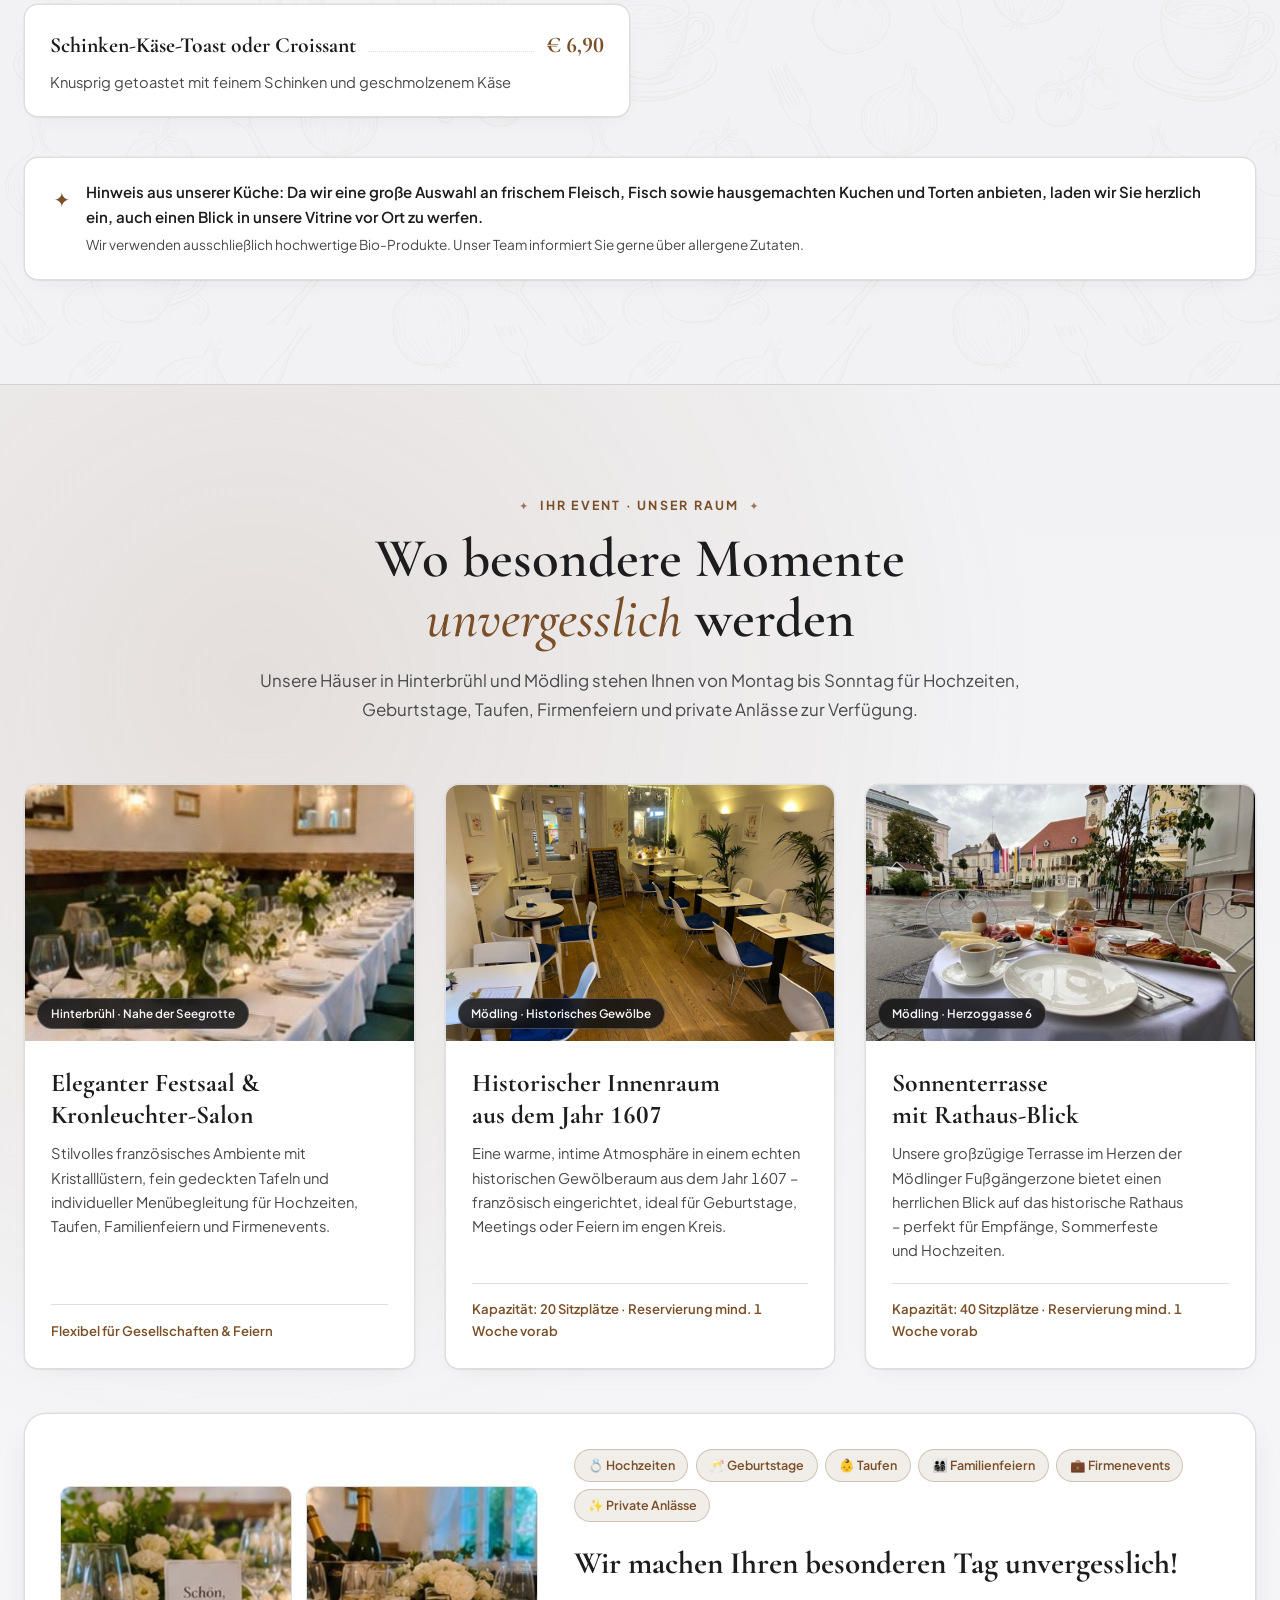
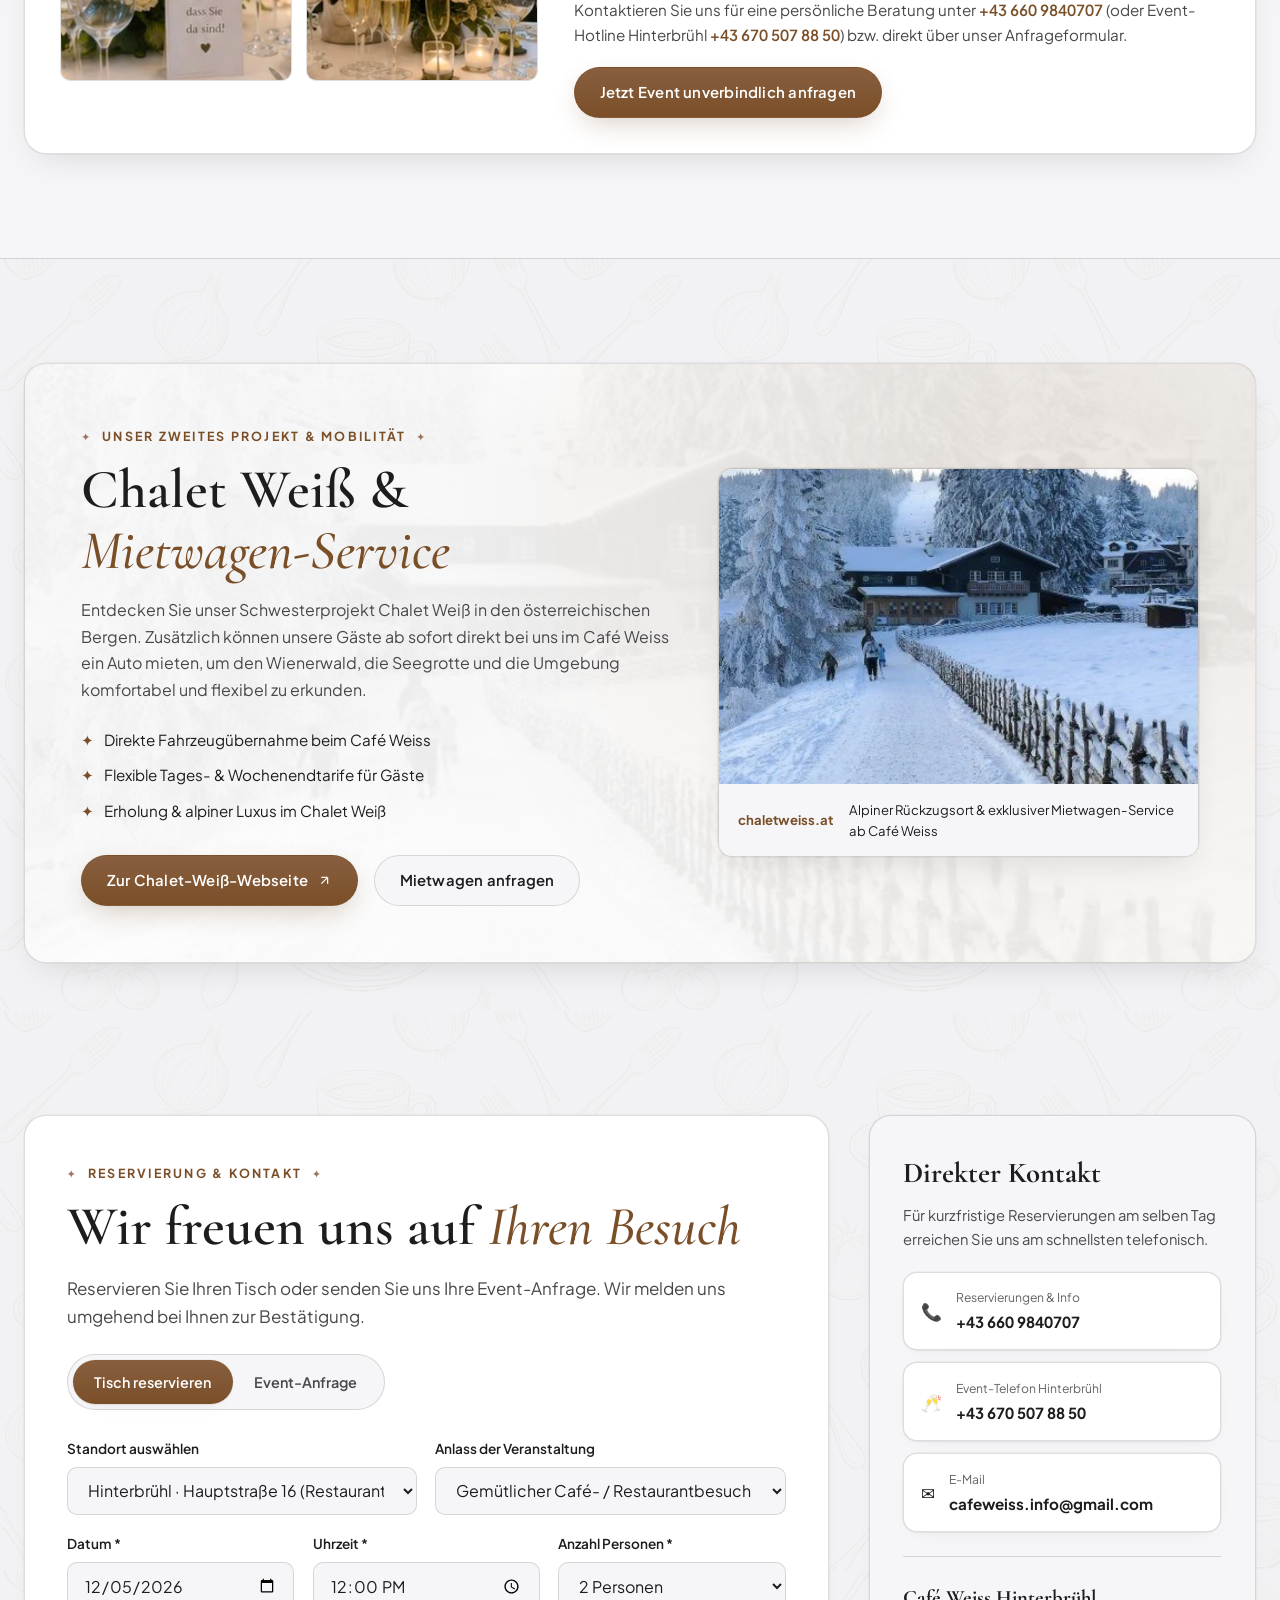
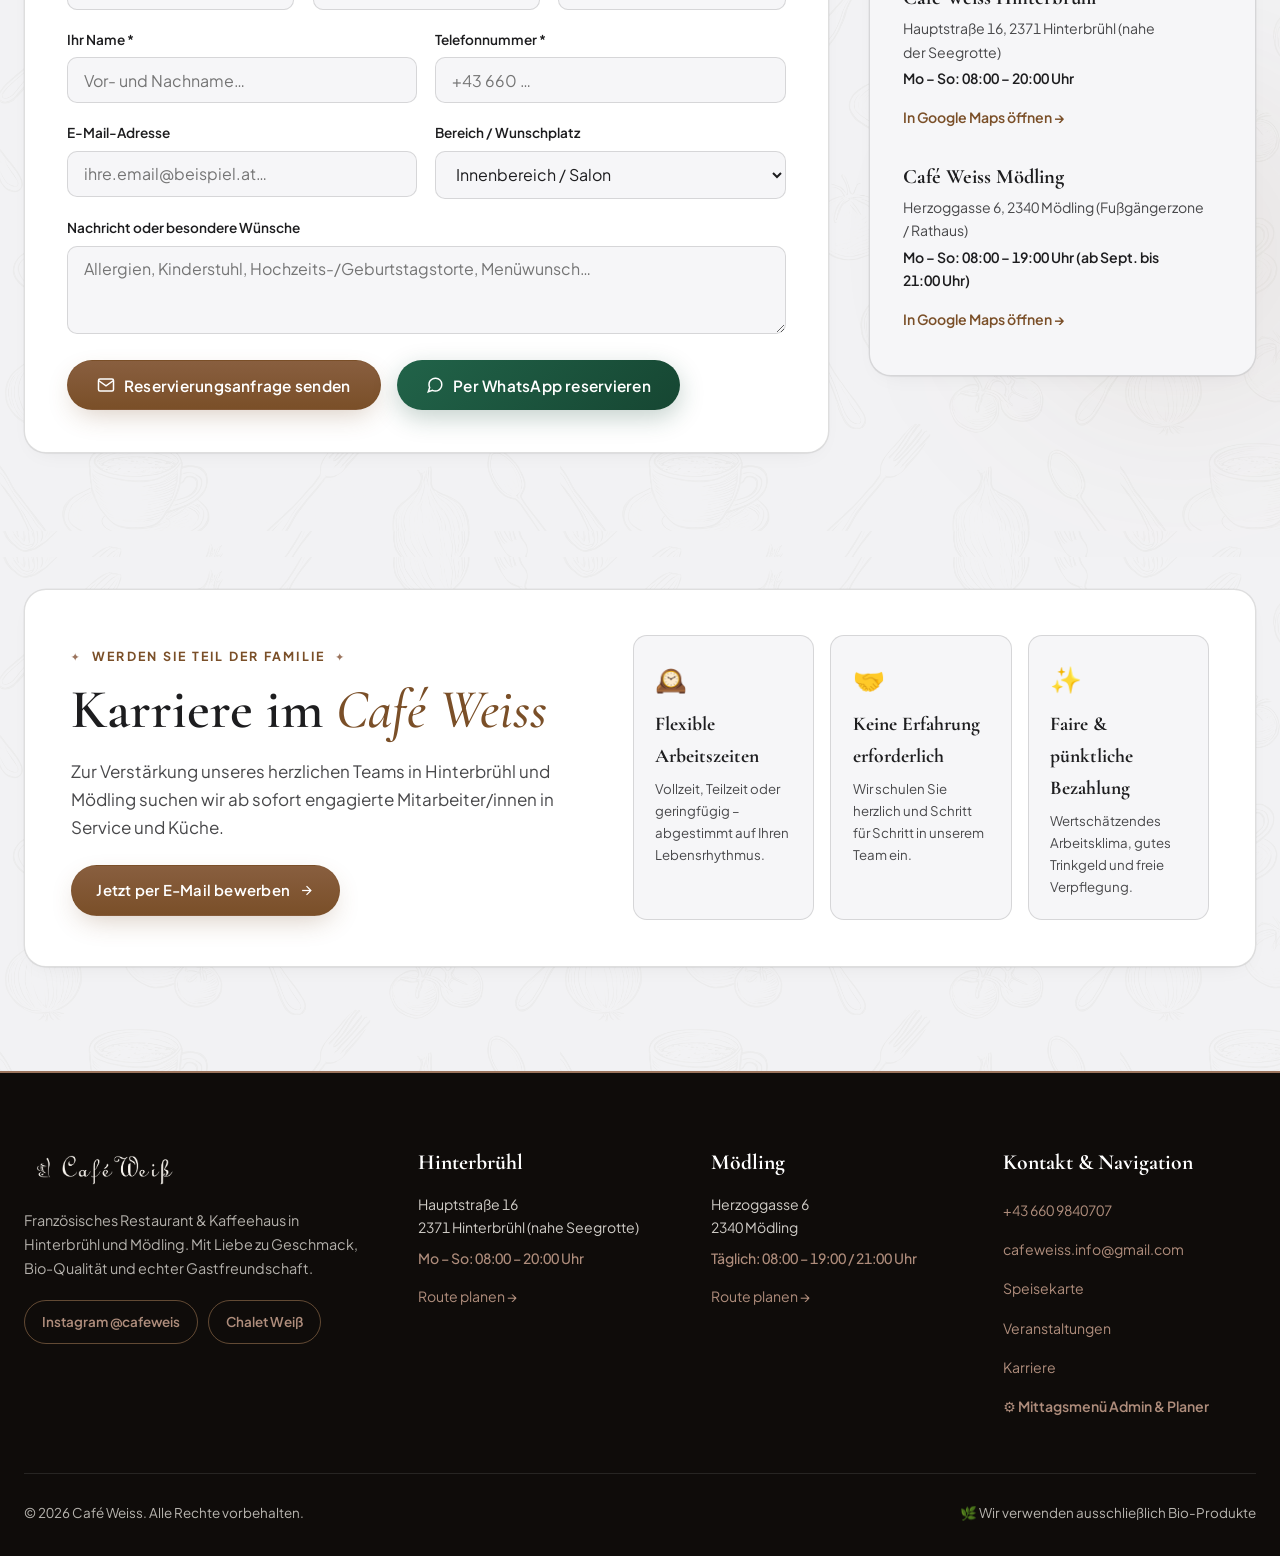
==== commit 1970a499: "Use symmetrical Hinterbrühl / Mödling menu tab titles on mobile" ====
--- a/index.html
+++ b/index.html
@@ -27,7 +27,7 @@
     rel="stylesheet" />
 
   <!-- Stylesheet -->
-  <link rel="stylesheet" href="css/styles.css?v=8" />
+  <link rel="stylesheet" href="css/styles.css?v=9" />
   <script>
     (function () {
       try {
@@ -1407,9 +1407,9 @@
   </nav>
 
   <!-- Scripts -->
-  <script src="js/menu-data.js?v=8"></script>
-  <script src="js/lunch-scheduler.js?v=8"></script>
-  <script src="js/app.js?v=8"></script>
+  <script src="js/menu-data.js?v=9"></script>
+  <script src="js/lunch-scheduler.js?v=9"></script>
+  <script src="js/app.js?v=9"></script>
 </body>
 
 </html>
--- a/css/styles.css
+++ b/css/styles.css
@@ -2266,9 +2266,10 @@
 }
 
 .lunch-banner__prices {
-  display: flex;
+  display: grid;
+  grid-template-columns: repeat(2, minmax(170px, 1fr));
   gap: 1rem;
-  flex-wrap: wrap;
+  align-items: stretch;
   max-width: 100%;
 }
 
@@ -2277,8 +2278,10 @@
   border: 0.5px solid var(--ui-separator-strong);
   border-radius: var(--radius-md);
   padding: 0.9rem 1.35rem;
-  min-width: 160px;
-  flex: 1 1 160px;
+  min-width: 0;
+  display: flex;
+  flex-direction: column;
+  justify-content: space-between;
 }
 
 .lunch-price-box--featured {
@@ -2298,20 +2301,23 @@
   display: block;
   font-size: 0.76rem;
   color: var(--ui-label-secondary);
-  margin-bottom: 0.25rem;
+  margin-bottom: 0.35rem;
 }
 
 .lunch-price-box__val {
+  margin-top: auto;
   font-family: var(--font-serif);
   font-size: 1.75rem;
   color: var(--gold-dark);
-  font-variant-numeric: tabular-nums;
+  font-variant-numeric: lining-nums tabular-nums;
+  white-space: nowrap;
 }
 
 .lunch-days-grid {
   display: grid;
   grid-template-columns: repeat(4, 1fr);
   gap: 1rem;
+  align-items: stretch;
 }
 
 .lunch-days-grid > * {
@@ -2324,6 +2330,9 @@
   border-radius: var(--radius-sm);
   padding: 1.1rem;
   min-width: 0;
+  height: 100%;
+  display: flex;
+  flex-direction: column;
   transition: transform var(--transition), background-color var(--transition), border-color var(--transition);
 }
 
@@ -2382,6 +2391,8 @@
 }
 
 .lunch-day-card__dessert {
+  margin-top: auto;
+  padding-top: 0.25rem;
   font-size: 0.76rem;
   color: var(--gold-dark);
 }
@@ -3920,7 +3931,7 @@
 
   .menu-loc-btn {
     min-height: 44px;
-    padding: 0.45rem 0.6rem;
+    padding: 0.45rem 0.5rem;
     text-align: center;
     display: flex;
     align-items: center;
@@ -3928,8 +3939,11 @@
   }
 
   .menu-loc-btn__title {
-    font-size: 0.98rem;
+    font-size: 0.88rem;
     line-height: 1.15;
+    white-space: nowrap;
+    overflow: hidden;
+    text-overflow: ellipsis;
   }
 
   .menu-loc-btn__sub {
@@ -3991,7 +4005,7 @@
 
   .lunch-price-box {
     min-width: 0;
-    padding: 0.5rem 0.75rem;
+    padding: 0.45rem 0.65rem;
     display: flex;
     align-items: center;
     justify-content: space-between;
@@ -4003,11 +4017,13 @@
   }
 
   .lunch-price-box__label {
-    font-size: 0.78rem;
+    font-size: 0.74rem;
+    white-space: nowrap;
   }
 
   .lunch-price-box__val {
-    font-size: 1.2rem;
+    font-size: 1.05rem;
+    white-space: nowrap;
   }
 
   .lunch-days-grid {
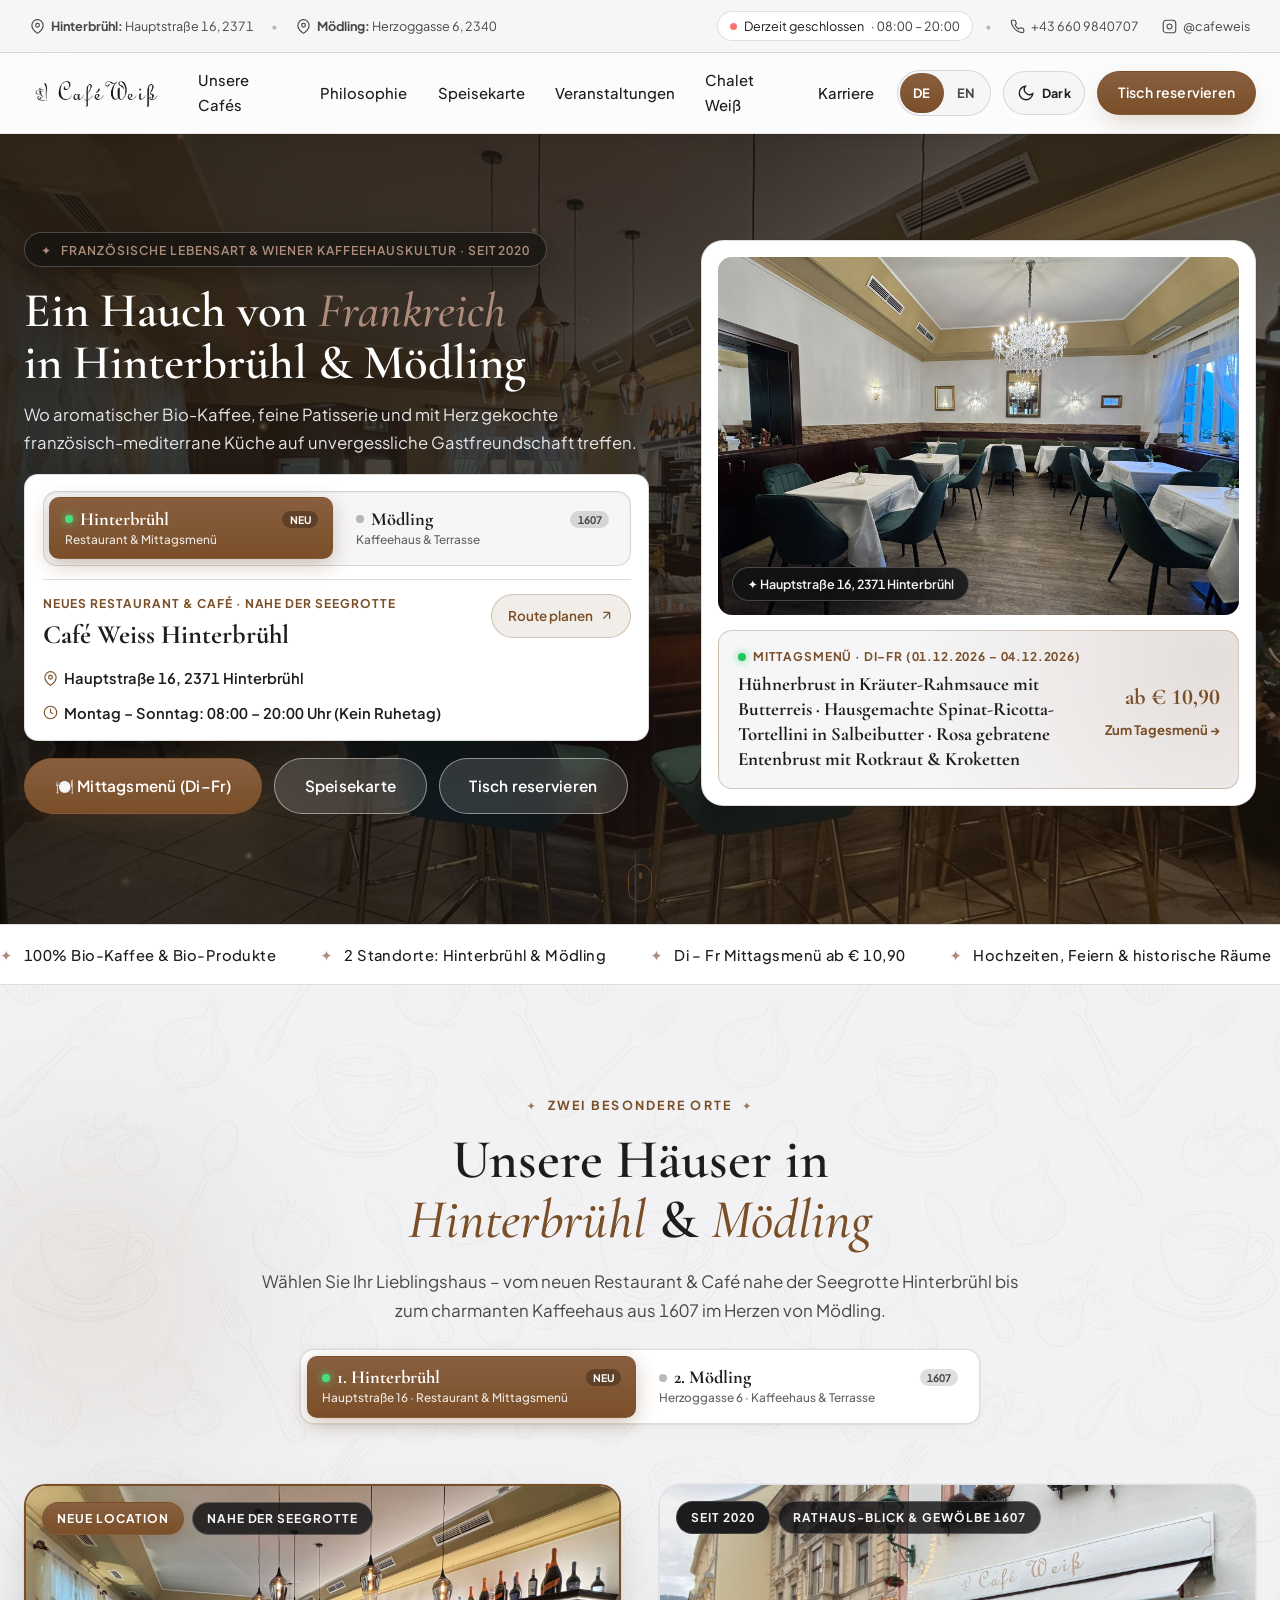
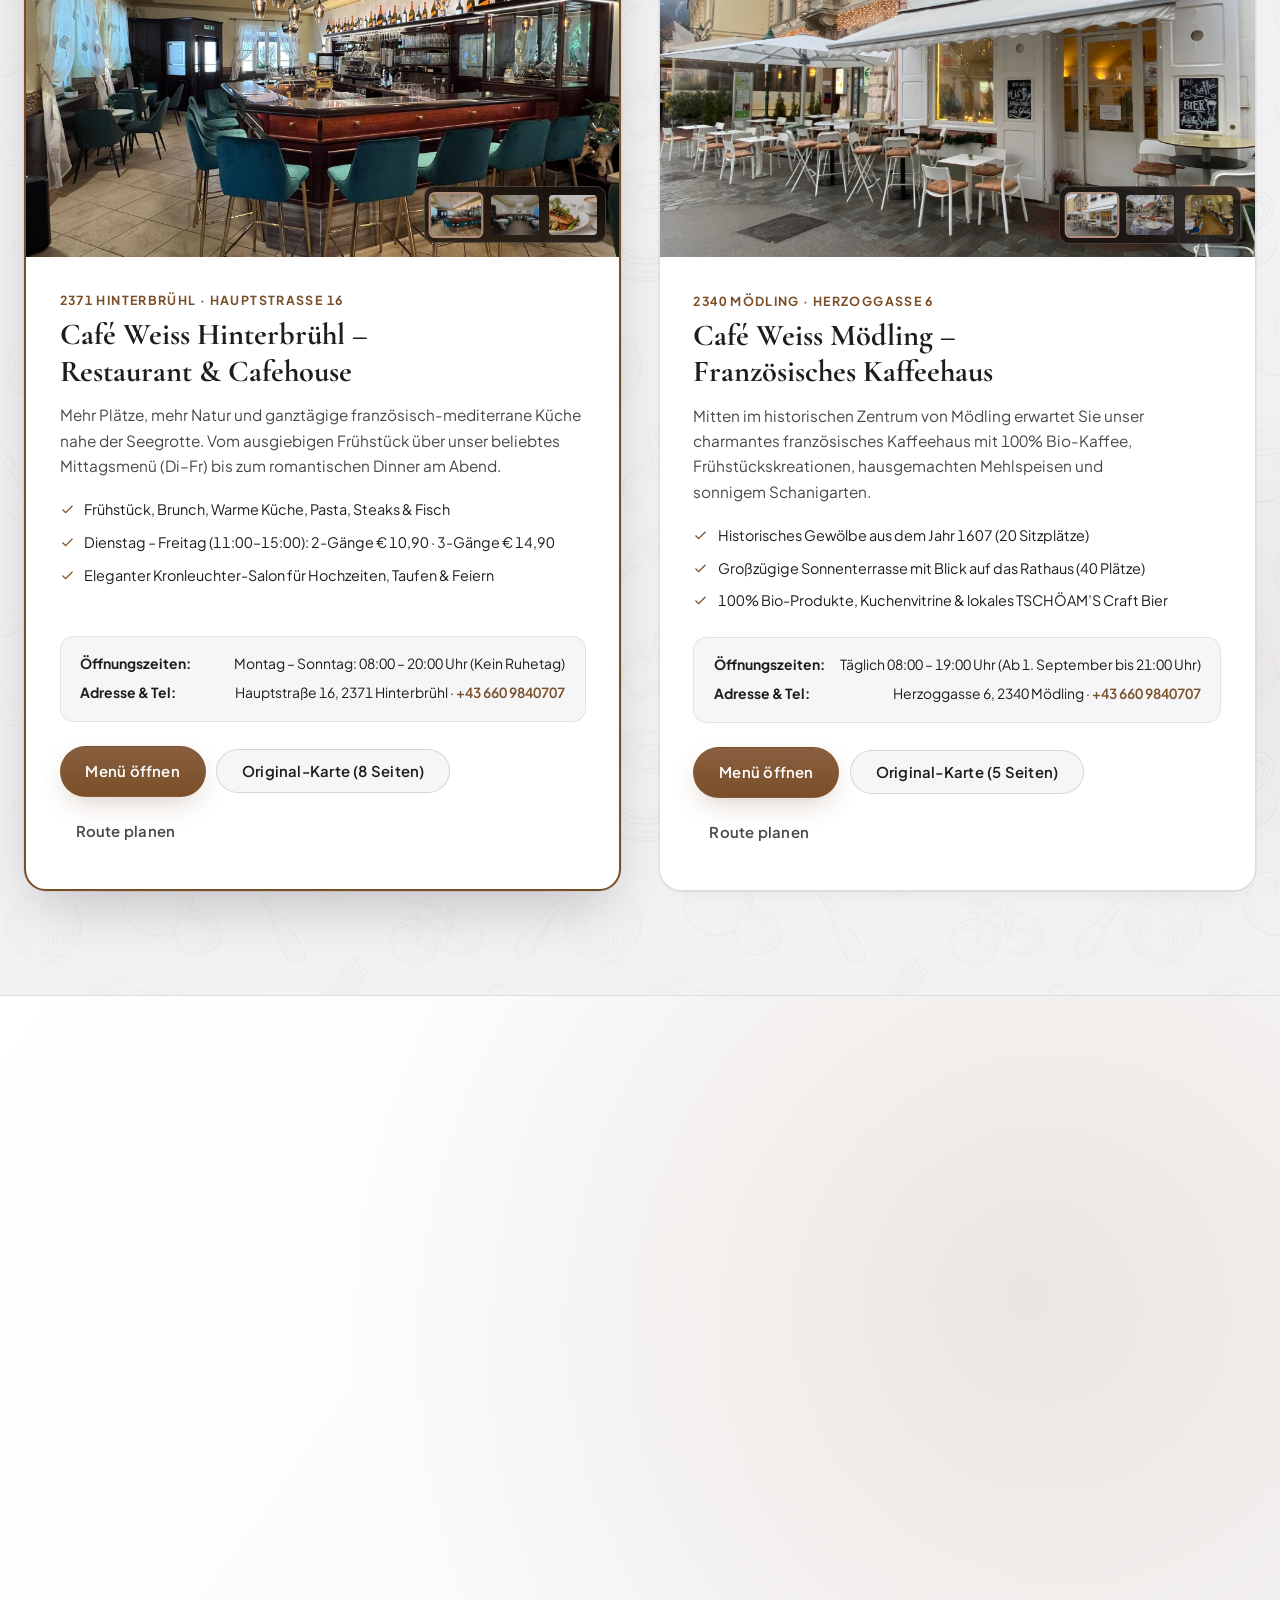
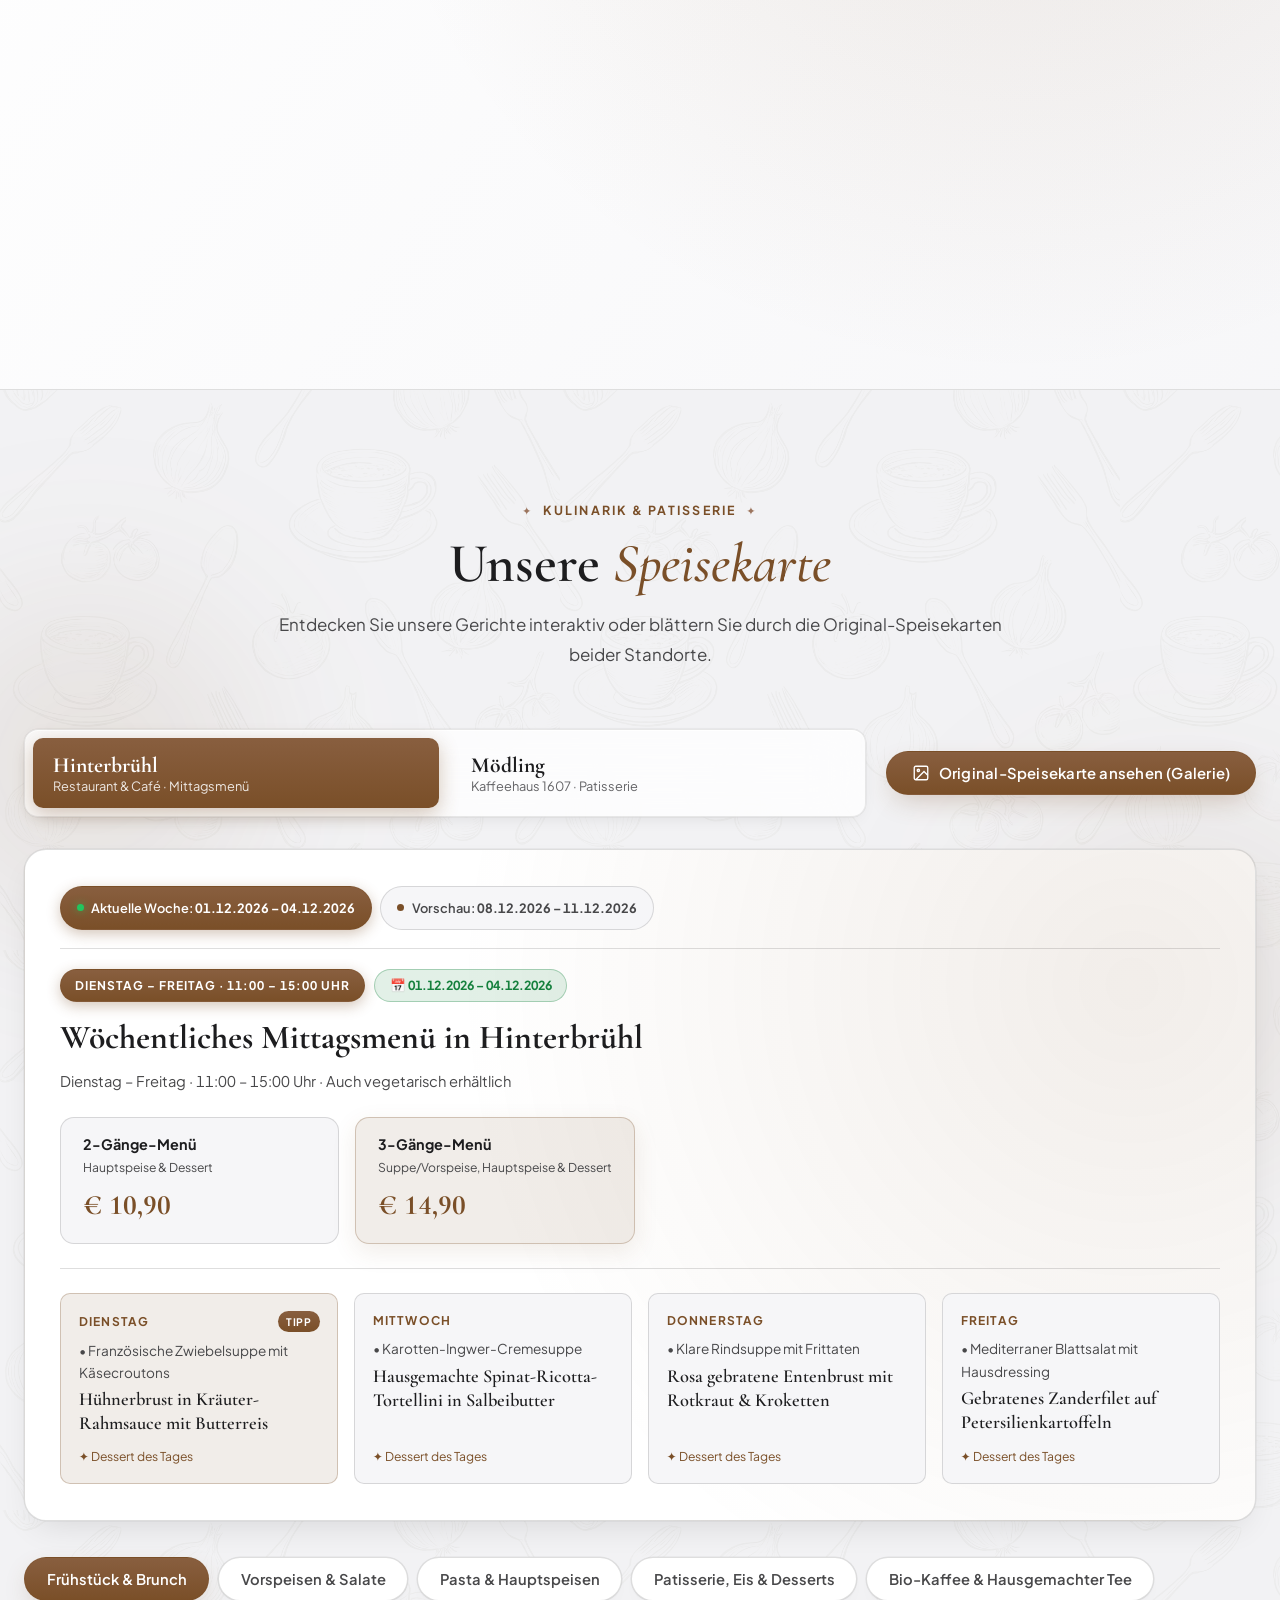
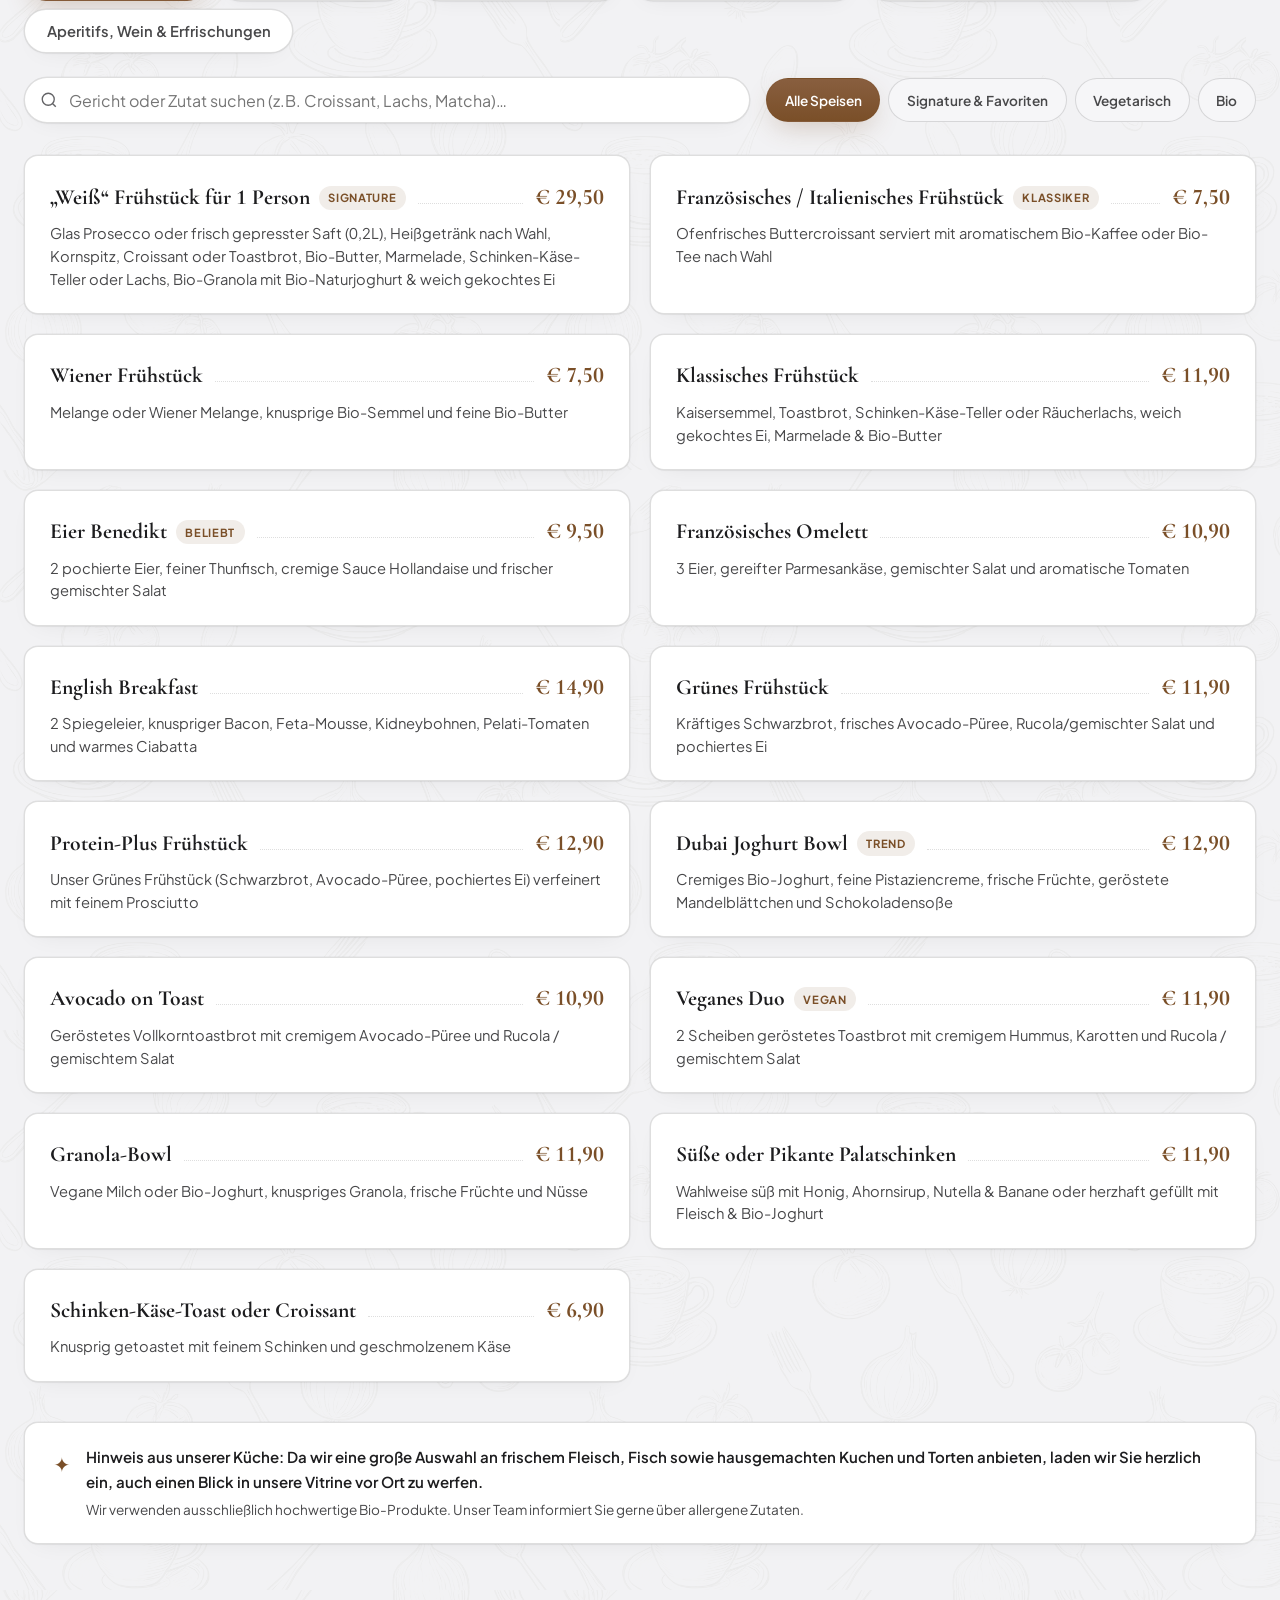
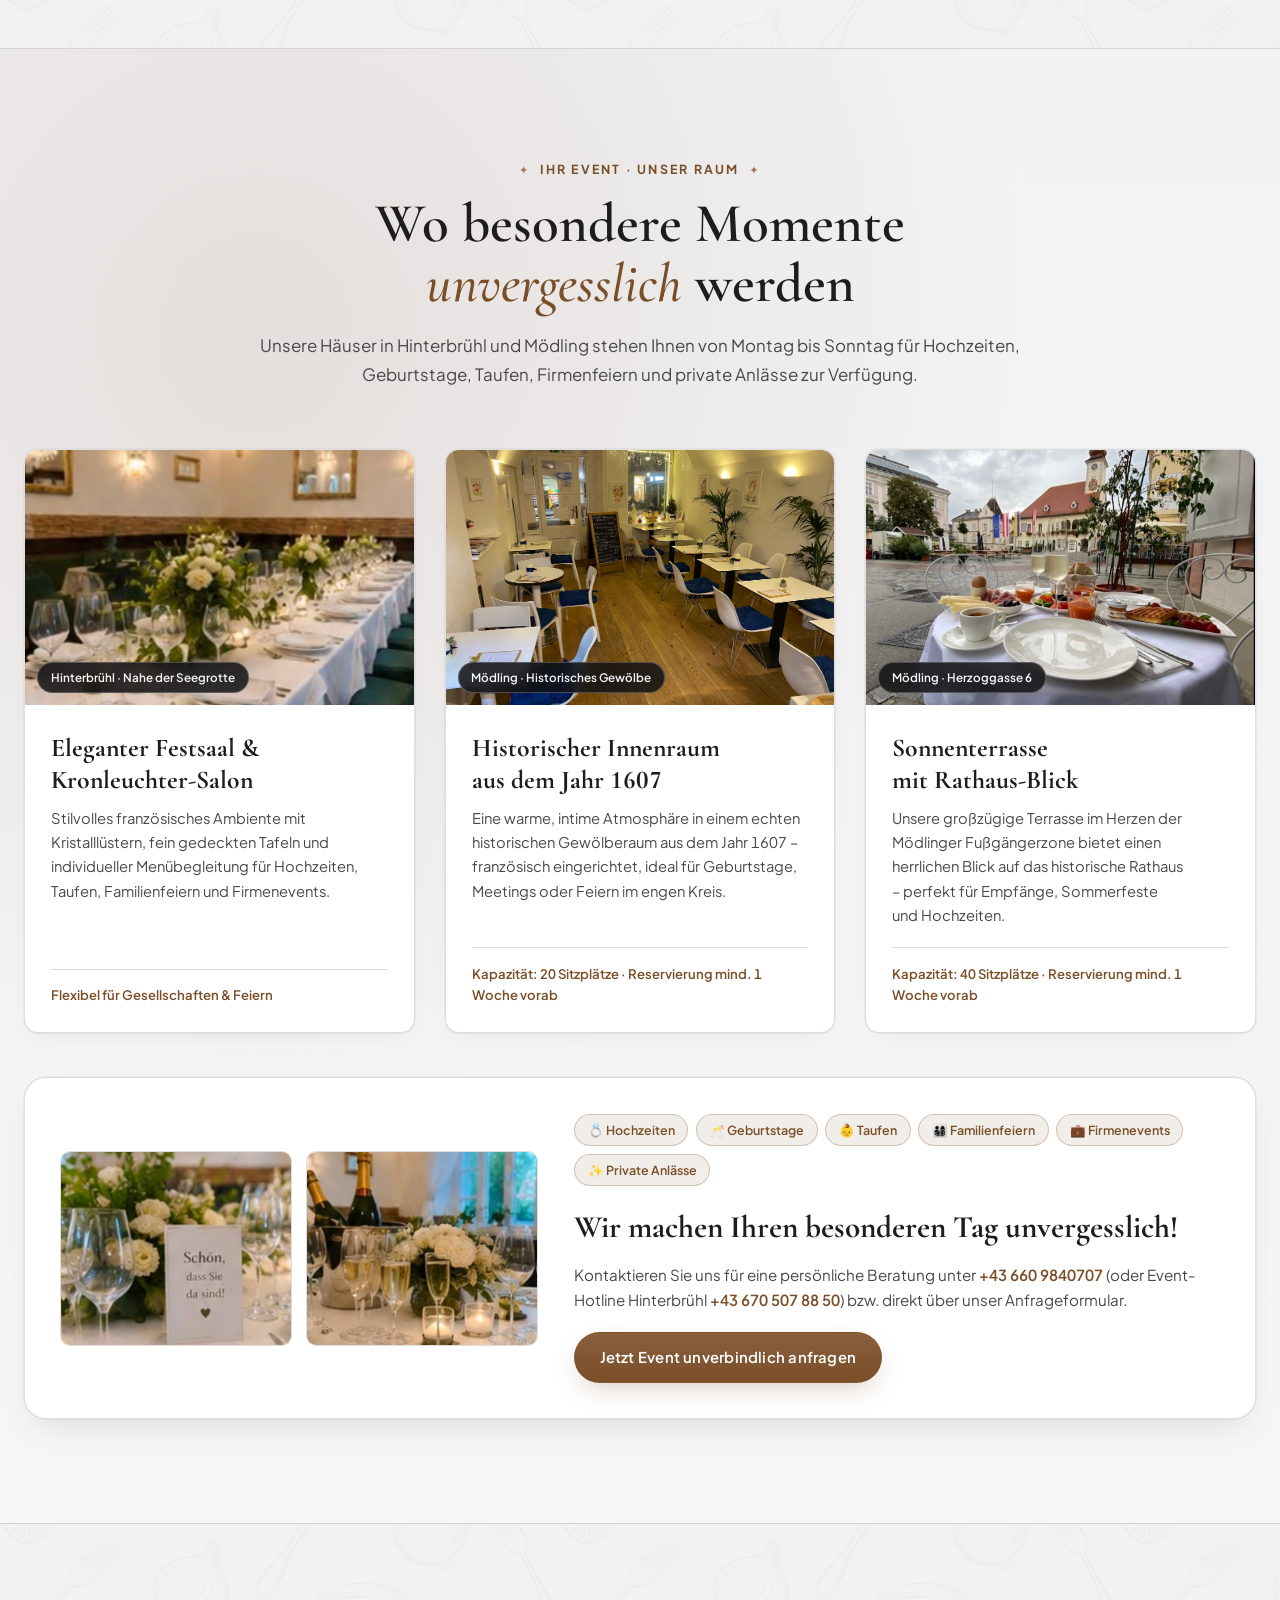
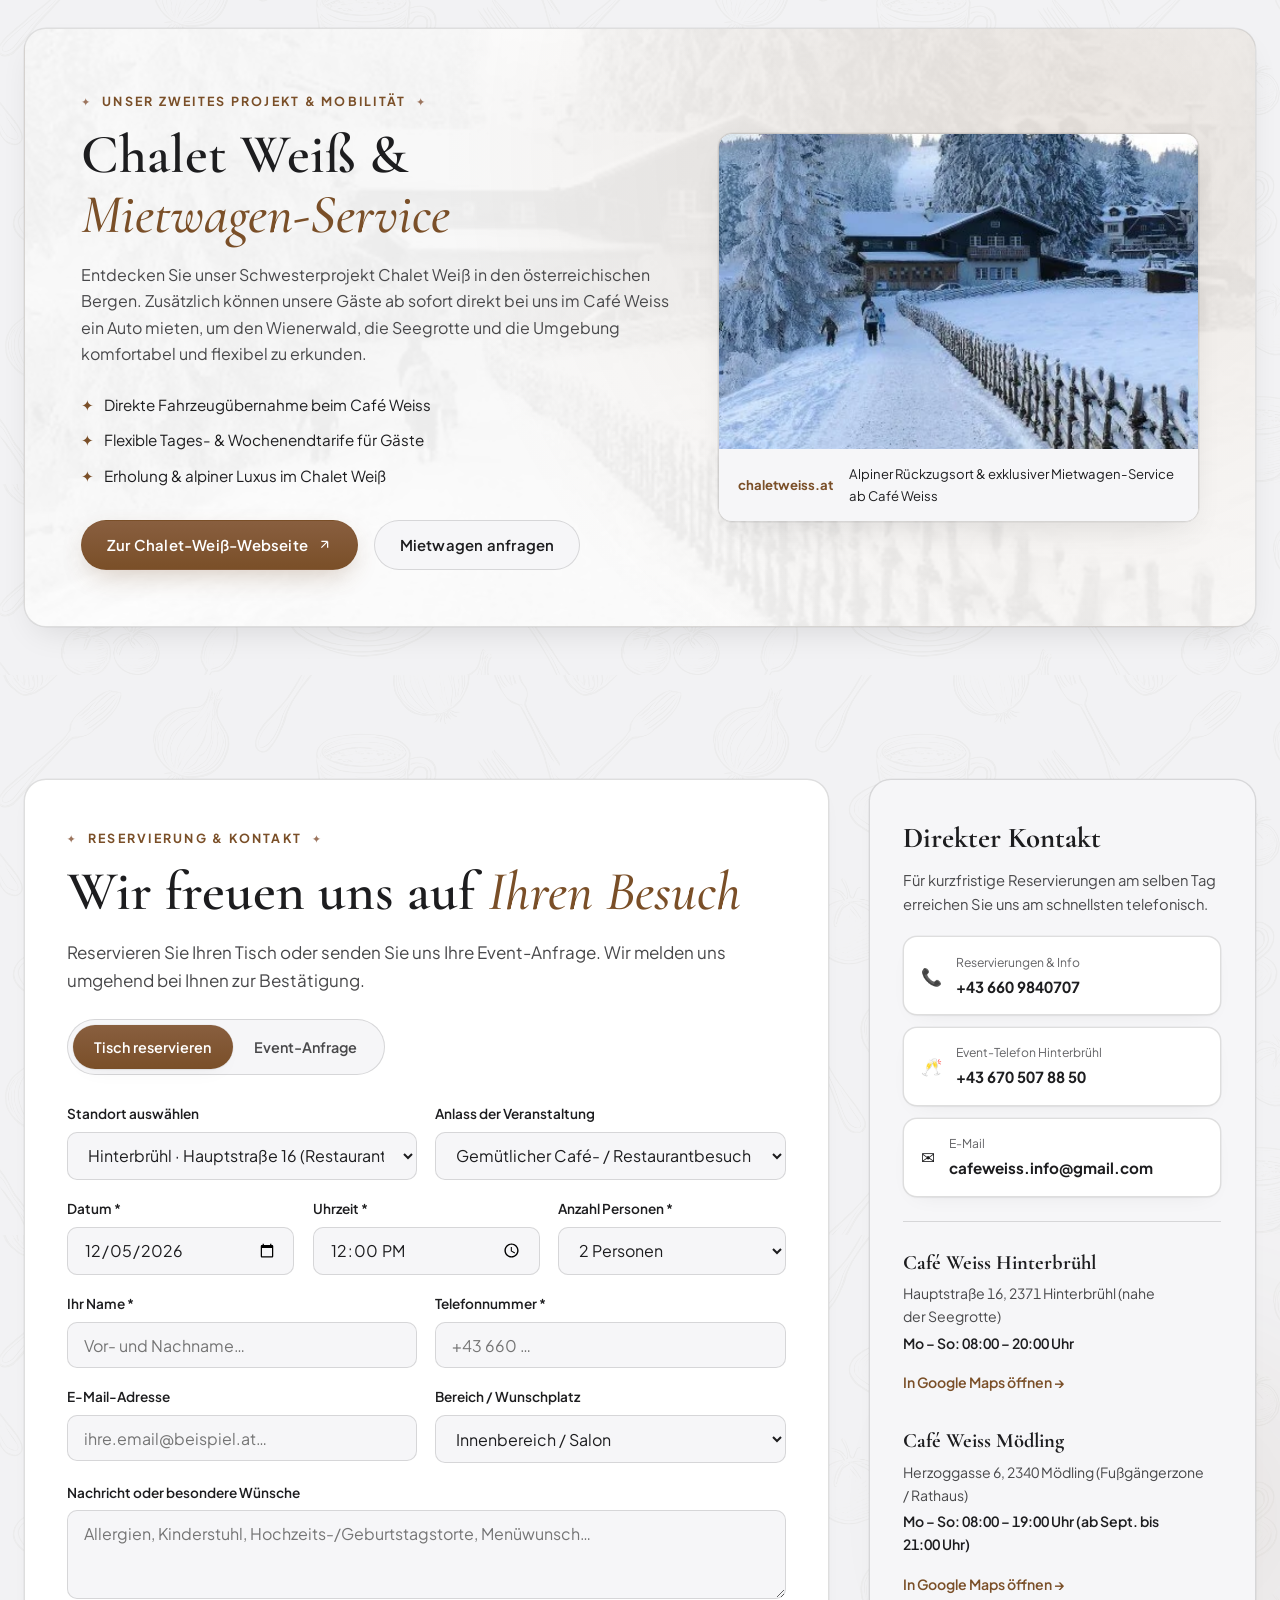
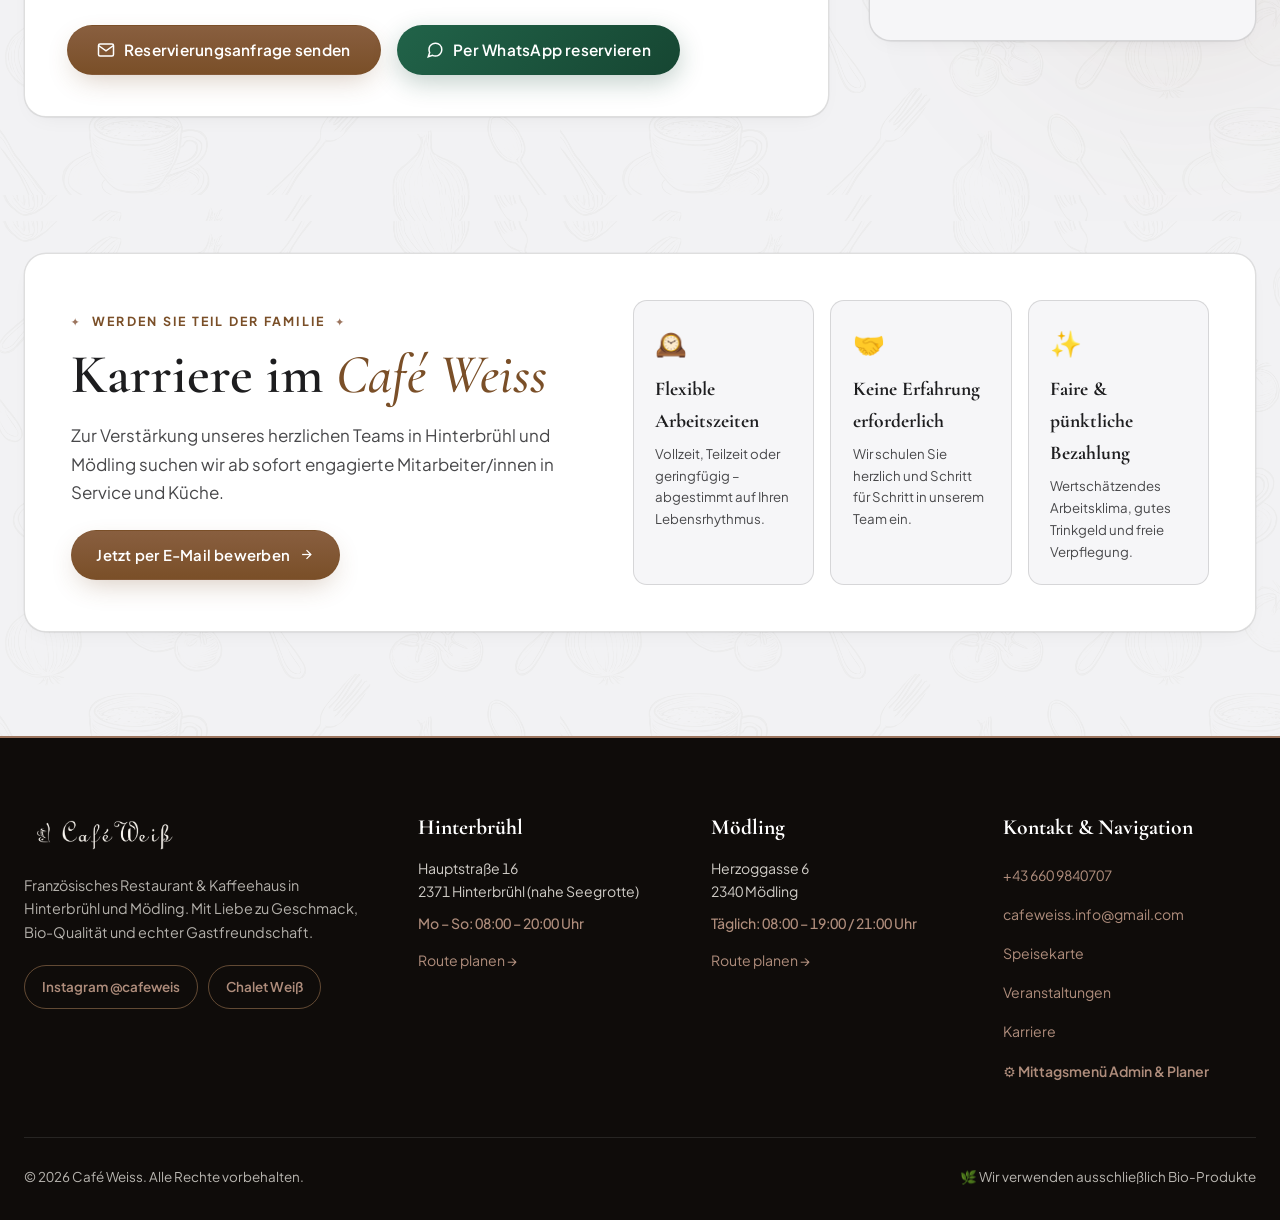
==== commit a0257557: "Restore cinematic Hero contrast, enlarge mobile menu typography for seniors, and feature Mittagsmenü" ====
--- a/index.html
+++ b/index.html
@@ -27,7 +27,7 @@
     rel="stylesheet" />
 
   <!-- Stylesheet -->
-  <link rel="stylesheet" href="css/styles.css?v=9" />
+  <link rel="stylesheet" href="css/styles.css?v=10" />
   <script>
     (function () {
       try {
@@ -314,37 +314,19 @@
           </div>
 
           <div class="hero__actions">
-            <a href="#speisekarte" class="btn btn--gold btn--lg">
-              <span data-i18n="hero.cta.menu">Speisekarte entdecken</span>
-              <svg class="icon-sm" aria-hidden="true" viewBox="0 0 24 24" fill="none" stroke="currentColor"
-                stroke-width="2">
-                <line x1="5" y1="12" x2="19" y2="12" />
-                <polyline points="12 5 19 12 12 19" />
-              </svg>
+            <a href="#lunchMenuBanner" class="btn btn--gold btn--lg" data-jump-lunch="true">
+              <span data-i18n="hero.cta.lunch">🍽️ Mittagsmenü (Di–Fr)</span>
+            </a>
+            <a href="#speisekarte" class="btn btn--outline-light btn--lg">
+              <span data-i18n="hero.cta.menu">Speisekarte</span>
             </a>
             <a href="#reservierung" class="btn btn--outline-light btn--lg" data-i18n="hero.cta.reserve">
-              Tisch &amp; Event reservieren
+              Tisch reservieren
             </a>
           </div>
-
-          <!-- Mobile-First Quick Action Dock (1-Tap Thumb Controls for iPhone/Android) -->
-          <div class="hero-quick-dock" aria-label="Schnellaktionen">
-            <a href="tel:+436609840707" class="hero-quick-pill">
-              <svg class="icon-xs" aria-hidden="true" viewBox="0 0 24 24" fill="none" stroke="currentColor" stroke-width="2"><path d="M22 16.92v3a2 2 0 0 1-2.18 2 19.79 19.79 0 0 1-8.63-3.07 19.5 19.5 0 0 1-6-6 19.79 19.79 0 0 1-3.07-8.67A2 2 0 0 1 4.11 2h3a2 2 0 0 1 2 1.72 12.84 12.84 0 0 0 .7 2.81 2 2 0 0 1-.45 2.11L8.09 9.91a16 16 0 0 0 6 6l1.27-1.27a2 2 0 0 1 2.11-.45 12.84 12.84 0 0 0 2.81.7A2 2 0 0 1 22 16.92z"/></svg>
-              <span data-i18n="quick.call">Anrufen</span>
-            </a>
-            <a href="https://wa.me/436609840707" target="_blank" rel="noopener" class="hero-quick-pill">
-              <svg class="icon-xs" aria-hidden="true" viewBox="0 0 24 24" fill="none" stroke="currentColor" stroke-width="2"><path d="M21 11.5a8.38 8.38 0 0 1-.9 3.8 8.5 8.5 0 0 1-7.6 4.7 8.38 8.38 0 0 1-3.8-.9L3 21l1.9-5.7a8.38 8.38 0 0 1-.9-3.8 8.5 8.5 0 0 1 4.7-7.6 8.38 8.38 0 0 1 3.8-.9h.5a8.48 8.48 0 0 1 8 8v.5z"/></svg>
-              <span>WhatsApp</span>
-            </a>
-            <a href="#lunchMenuBanner" class="hero-quick-pill">
-              <svg class="icon-xs" aria-hidden="true" viewBox="0 0 24 24" fill="none" stroke="currentColor" stroke-width="2"><rect x="3" y="4" width="18" height="18" rx="2" ry="2"/><line x1="16" y1="2" x2="16" y2="6"/><line x1="8" y1="2" x2="8" y2="6"/><line x1="3" y1="10" x2="21" y2="10"/></svg>
-              <span>Mittagsmenü</span>
-            </a>
-          </div>
-        </div>
-
-        <!-- Right Column: Apple Tahoe Bento Showcase + Live Mittagsmenü Concierge Widget -->
+        </div>
+
+        <!-- Right Column: Clean Editorial Photo + Large-Print Live Mittagsmenü Showcase -->
         <div class="hero__visual" data-reveal="fade-up" style="--delay: 0.12s">
           <div class="hero-editorial-card">
             <div class="hero-editorial-card__frame">
@@ -353,21 +335,11 @@
               <div class="hero-editorial-card__badge" id="heroImgCaption">
                 <span>✦ Salon &amp; Kulinarik · Hinterbrühl</span>
               </div>
-            </div>
-
-            <div class="hero-editorial-card__footer">
-              <img src="assets/images/brand/dish-salmon-dessert.jpg" alt="Lachs à la Provençale &amp; Patisserie"
-                class="hero-editorial-card__thumb" id="heroSecondaryImg" width="1290" height="493"
-                fetchpriority="high" />
-              <div class="hero-editorial-card__text">
-                <span class="hero-editorial-card__kicker">Genuss mit Herz · Seit 2020</span>
-                <strong>Frühstück · Mittagsmenü · Dinner · Patisserie</strong>
-                <span class="hero-editorial-card__sub">100% Bio-Kaffee &amp; frisch gekochte Spezialitäten</span>
-              </div>
-            </div>
-
-            <!-- Live Weekly Mittagsmenü Widget inside Hero Bento -->
-            <a href="#lunchMenuBanner" class="hero-live-lunch" id="heroLiveLunchCard">
+              <img src="assets/images/brand/dish-salmon-dessert.jpg" alt="" id="heroSecondaryImg" width="1290" height="493" hidden />
+            </div>
+
+            <!-- Live Weekly Mittagsmenü Widget inside Hero Bento (Full Untruncated Dishes for Seniors) -->
+            <a href="#lunchMenuBanner" class="hero-live-lunch" id="heroLiveLunchCard" data-jump-lunch="true">
               <div class="hero-live-lunch__left">
                 <span class="hero-live-lunch__pill">
                   <span class="hero-live-lunch__dot"></span>
@@ -377,7 +349,7 @@
               </div>
               <div class="hero-live-lunch__right">
                 <span class="hero-live-lunch__price" id="heroLiveLunchPrice">ab € 10,90</span>
-                <span class="hero-live-lunch__cta" data-i18n="hero.lunch.cta">Wochenplan →</span>
+                <span class="hero-live-lunch__cta" data-i18n="hero.lunch.cta">Zum Tagesmenü →</span>
               </div>
             </a>
           </div>
@@ -1344,19 +1316,19 @@
 
   <!-- ================= iOS 26 LIQUID GLASS FLOATING BOTTOM TAB BAR (MOBILE) ================= -->
   <nav class="ios-tabbar" id="iosBottomTabbar" aria-label="Schnellnavigation Mobil">
-    <a href="#standorte" class="ios-tabbar__item active" data-tab-section="standorte">
+    <a href="#lunchMenuBanner" class="ios-tabbar__item ios-tabbar__item--cta" data-tab-section="lunchMenuBanner" data-jump-lunch="true">
+      <svg class="icon-sm" aria-hidden="true" viewBox="0 0 24 24" fill="none" stroke="currentColor" stroke-width="2"><rect x="3" y="4" width="18" height="18" rx="2" ry="2"/><line x1="16" y1="2" x2="16" y2="6"/><line x1="8" y1="2" x2="8" y2="6"/><line x1="3" y1="10" x2="21" y2="10"/></svg>
+      <span data-i18n="tab.lunch">Mittagsmenü</span>
+    </a>
+    <a href="#speisekarte" class="ios-tabbar__item" data-tab-section="speisekarte">
+      <svg class="icon-sm" aria-hidden="true" viewBox="0 0 24 24" fill="none" stroke="currentColor" stroke-width="1.9"><path d="M4 19.5A2.5 2.5 0 0 1 6.5 17H20"/><path d="M6.5 2H20v20H6.5A2.5 2.5 0 0 1 4 19.5v-15A2.5 2.5 0 0 1 6.5 2z"/></svg>
+      <span data-i18n="tab.menu">Speisen</span>
+    </a>
+    <a href="#standorte" class="ios-tabbar__item" data-tab-section="standorte">
       <svg class="icon-sm" aria-hidden="true" viewBox="0 0 24 24" fill="none" stroke="currentColor" stroke-width="1.9"><path d="M21 10c0 7-9 13-9 13s-9-6-9-13a9 9 0 0 1 18 0z"/><circle cx="12" cy="10" r="3"/></svg>
       <span data-i18n="tab.locations">Cafés</span>
     </a>
-    <a href="#lunchMenuBanner" class="ios-tabbar__item" data-tab-section="lunchMenuBanner">
-      <svg class="icon-sm" aria-hidden="true" viewBox="0 0 24 24" fill="none" stroke="currentColor" stroke-width="1.9"><rect x="3" y="4" width="18" height="18" rx="2" ry="2"/><line x1="16" y1="2" x2="16" y2="6"/><line x1="8" y1="2" x2="8" y2="6"/><line x1="3" y1="10" x2="21" y2="10"/></svg>
-      <span data-i18n="tab.lunch">Mittag</span>
-    </a>
-    <a href="#speisekarte" class="ios-tabbar__item" data-tab-section="speisekarte">
-      <svg class="icon-sm" aria-hidden="true" viewBox="0 0 24 24" fill="none" stroke="currentColor" stroke-width="1.9"><path d="M4 19.5A2.5 2.5 0 0 1 6.5 17H20"/><path d="M6.5 2H20v20H6.5A2.5 2.5 0 0 1 4 19.5v-15A2.5 2.5 0 0 1 6.5 2z"/></svg>
-      <span data-i18n="tab.menu">Menü</span>
-    </a>
-    <a href="#reservierung" class="ios-tabbar__item ios-tabbar__item--cta" data-tab-section="reservierung">
+    <a href="#reservierung" class="ios-tabbar__item" data-tab-section="reservierung">
       <svg class="icon-sm" aria-hidden="true" viewBox="0 0 24 24" fill="none" stroke="currentColor" stroke-width="2"><path d="M12 2v4M12 18v4M4.93 4.93l2.83 2.83M16.24 16.24l2.83 2.83M2 12h4M18 12h4"/></svg>
       <span data-i18n="tab.reserve">Tisch</span>
     </a>
@@ -1366,50 +1338,10 @@
     </a>
   </nav>
 
-  <!-- ================= iOS 26 LIQUID GLASS FLOATING BOTTOM TAB BAR (MOBILE) ================= -->
-  <nav class="ios-tabbar" id="iosBottomTabbar" aria-label="Schnellnavigation Mobil">
-    <a href="#standorte" class="ios-tabbar__item active" data-tab-section="standorte">
-      <svg class="icon-sm" aria-hidden="true" viewBox="0 0 24 24" fill="none" stroke="currentColor" stroke-width="1.9">
-        <path d="M21 10c0 7-9 13-9 13s-9-6-9-13a9 9 0 0 1 18 0z" />
-        <circle cx="12" cy="10" r="3" />
-      </svg>
-      <span data-i18n="tab.locations">Cafés</span>
-    </a>
-    <a href="#lunchMenuBanner" class="ios-tabbar__item" data-tab-section="lunchMenuBanner">
-      <svg class="icon-sm" aria-hidden="true" viewBox="0 0 24 24" fill="none" stroke="currentColor" stroke-width="1.9">
-        <rect x="3" y="4" width="18" height="18" rx="2" ry="2" />
-        <line x1="16" y1="2" x2="16" y2="6" />
-        <line x1="8" y1="2" x2="8" y2="6" />
-        <line x1="3" y1="10" x2="21" y2="10" />
-      </svg>
-      <span data-i18n="tab.lunch">Mittag</span>
-    </a>
-    <a href="#speisekarte" class="ios-tabbar__item" data-tab-section="speisekarte">
-      <svg class="icon-sm" aria-hidden="true" viewBox="0 0 24 24" fill="none" stroke="currentColor" stroke-width="1.9">
-        <path d="M4 19.5A2.5 2.5 0 0 1 6.5 17H20" />
-        <path d="M6.5 2H20v20H6.5A2.5 2.5 0 0 1 4 19.5v-15A2.5 2.5 0 0 1 6.5 2z" />
-      </svg>
-      <span data-i18n="tab.menu">Menü</span>
-    </a>
-    <a href="#reservierung" class="ios-tabbar__item ios-tabbar__item--cta" data-tab-section="reservierung">
-      <svg class="icon-sm" aria-hidden="true" viewBox="0 0 24 24" fill="none" stroke="currentColor" stroke-width="2">
-        <path d="M12 2v4M12 18v4M4.93 4.93l2.83 2.83M16.24 16.24l2.83 2.83M2 12h4M18 12h4" />
-      </svg>
-      <span data-i18n="tab.reserve">Tisch</span>
-    </a>
-    <a href="tel:+436609840707" class="ios-tabbar__item">
-      <svg class="icon-sm" aria-hidden="true" viewBox="0 0 24 24" fill="none" stroke="currentColor" stroke-width="1.9">
-        <path
-          d="M22 16.92v3a2 2 0 0 1-2.18 2 19.79 19.79 0 0 1-8.63-3.07 19.5 19.5 0 0 1-6-6 19.79 19.79 0 0 1-3.07-8.67A2 2 0 0 1 4.11 2h3a2 2 0 0 1 2 1.72 12.84 12.84 0 0 0 .7 2.81 2 2 0 0 1-.45 2.11L8.09 9.91a16 16 0 0 0 6 6l1.27-1.27a2 2 0 0 1 2.11-.45 12.84 12.84 0 0 0 2.81.7A2 2 0 0 1 22 16.92z" />
-      </svg>
-      <span data-i18n="tab.call">Anruf</span>
-    </a>
-  </nav>
-
   <!-- Scripts -->
-  <script src="js/menu-data.js?v=9"></script>
-  <script src="js/lunch-scheduler.js?v=9"></script>
-  <script src="js/app.js?v=9"></script>
+  <script src="js/menu-data.js?v=10"></script>
+  <script src="js/lunch-scheduler.js?v=10"></script>
+  <script src="js/app.js?v=10"></script>
 </body>
 
 </html>
--- a/css/styles.css
+++ b/css/styles.css
@@ -1028,10 +1028,10 @@
   min-height: calc(100vh - 110px);
   display: flex;
   align-items: center;
-  padding: 4.5rem 0 6rem;
+  padding: 2.35rem 0 3.1rem;
   overflow: hidden;
-  color: var(--ui-label);
-  background: var(--ui-canvas);
+  color: #F5F5F7;
+  background: #110F0D;
   transition: background-color var(--transition), color var(--transition);
 }
 
@@ -1049,7 +1049,7 @@
   background-position: center;
   animation: kenBurns 26s ease-in-out infinite;
   transition: background-image 0.7s ease, opacity 0.45s ease;
-  filter: saturate(1.08) contrast(1.03);
+  filter: saturate(1.12) contrast(1.05);
 }
 
 .hero__backdrop-veil {
@@ -1057,9 +1057,9 @@
   inset: 0;
   background: linear-gradient(
     112deg,
-    rgba(244, 244, 246, 0.94) 0%,
-    rgba(242, 242, 244, 0.87) 50%,
-    rgba(242, 242, 244, 0.72) 100%
+    rgba(14, 12, 10, 0.88) 0%,
+    rgba(18, 16, 14, 0.75) 48%,
+    rgba(14, 12, 10, 0.56) 100%
   );
   transition: background var(--transition);
 }
@@ -1067,9 +1067,9 @@
 html.dark .hero__backdrop-veil {
   background: linear-gradient(
     112deg,
-    rgba(12, 12, 14, 0.93) 0%,
-    rgba(18, 18, 20, 0.84) 48%,
-    rgba(12, 12, 14, 0.72) 100%
+    rgba(10, 10, 12, 0.92) 0%,
+    rgba(16, 16, 18, 0.82) 48%,
+    rgba(10, 10, 12, 0.68) 100%
   );
 }
 
@@ -1077,8 +1077,8 @@
   position: absolute;
   inset: 0;
   background:
-    radial-gradient(circle at 18% 25%, color-mix(in oklch, var(--tenant-accent) 16%, transparent) 0%, transparent 48%),
-    radial-gradient(circle at 82% 72%, color-mix(in oklch, var(--tenant-accent) 14%, transparent) 0%, transparent 52%);
+    radial-gradient(circle at 18% 25%, color-mix(in oklch, var(--tenant-accent) 22%, transparent) 0%, transparent 48%),
+    radial-gradient(circle at 82% 72%, color-mix(in oklch, var(--tenant-accent) 18%, transparent) 0%, transparent 52%);
   pointer-events: none;
 }
 
@@ -1093,8 +1093,8 @@
 
 .hero__grid {
   display: grid;
-  grid-template-columns: 1.08fr 0.92fr;
-  gap: 3.75rem;
+  grid-template-columns: 1.06fr 0.94fr;
+  gap: 3.25rem;
   align-items: center;
 }
 
@@ -1106,74 +1106,71 @@
   display: inline-flex;
   align-items: center;
   gap: 0.55rem;
-  padding: 0.45rem 1.1rem;
-  background: var(--ui-surface);
-  border: 0.5px solid var(--tenant-accent-border);
+  padding: 0.42rem 1rem;
+  background: rgba(20, 18, 16, 0.72);
+  backdrop-filter: blur(14px);
+  -webkit-backdrop-filter: blur(14px);
+  border: 1px solid rgba(255, 255, 255, 0.22);
   border-radius: var(--radius-pill);
   font-size: 0.76rem;
   font-weight: 600;
   letter-spacing: 0.08em;
   text-transform: uppercase;
-  color: var(--gold-dark);
-  margin-bottom: 1.35rem;
+  color: var(--gold-bright);
+  margin-bottom: 1.1rem;
   max-width: 100%;
-  box-shadow: var(--ui-card-shadow);
 }
 
 .eyebrow-badge--glow {
-  box-shadow: var(--ui-card-shadow);
+  box-shadow: 0 8px 24px rgba(0, 0, 0, 0.28);
 }
 
 .hero__title {
   font-family: var(--font-serif);
-  font-size: clamp(2.35rem, 5vw, 4.55rem);
+  font-size: clamp(2.35rem, 3.8vw, 3.6rem);
   font-weight: 600;
-  line-height: 1.06;
-  color: var(--ui-label);
-  margin-bottom: 1.25rem;
+  line-height: 1.07;
+  color: #FFFFFF;
+  margin-bottom: 0.75rem;
+  text-shadow: 0 8px 28px rgba(0, 0, 0, 0.38);
 }
 
 .hero__title em {
   font-style: italic;
   font-weight: 500;
-  color: var(--gold-dark);
+  color: var(--gold-bright);
 }
 
 .hero__subtitle {
-  font-size: 1.08rem;
-  color: var(--ui-label-secondary);
-  max-width: 58ch;
-  margin-bottom: 2rem;
+  font-size: 1.04rem;
+  color: rgba(245, 245, 247, 0.92);
+  max-width: 56ch;
+  margin-bottom: 1.15rem;
 }
 
 /* Functional Layer: Apple Liquid Glass Hero Location Switcher */
 .hero-loc-picker {
-  background: var(--ui-glass-bar);
-  backdrop-filter: blur(28px) saturate(1.45);
-  -webkit-backdrop-filter: blur(28px) saturate(1.45);
-  border: 0.5px solid var(--ui-glass-border);
+  background: var(--ui-surface);
+  color: var(--ui-label);
+  border: 0.5px solid var(--ui-separator-strong);
   border-radius: var(--radius-md);
-  padding: 1.35rem;
-  box-shadow: var(--ui-toolbar-shadow);
-  margin-bottom: 2rem;
+  padding: 0.95rem 1.1rem;
+  box-shadow: 0 22px 50px rgba(0, 0, 0, 0.35);
+  margin-bottom: 1.05rem;
 }
 
 .hero-loc-picker__header {
   display: flex;
   flex-direction: column;
   align-items: stretch;
-  gap: 0.65rem;
-  padding-bottom: 1.05rem;
-  margin-bottom: 1.05rem;
+  gap: 0.45rem;
+  padding-bottom: 0.85rem;
+  margin-bottom: 0.85rem;
   border-bottom: 0.5px solid var(--ui-separator-strong);
 }
 
 .hero-loc-picker__label {
-  font-size: 0.76rem;
-  font-weight: 700;
-  text-transform: uppercase;
-  letter-spacing: 0.12em;
-  color: var(--gold-dark);
+  display: none;
 }
 
 /* Unified 50/50 Apple Tahoe Segmented Location Switcher */
@@ -1359,17 +1356,15 @@
 }
 
 .hero-loc-card__desc {
-  font-size: 0.93rem;
-  color: var(--ui-label-secondary);
-  margin-bottom: 0.85rem;
+  display: none;
 }
 
 .hero-loc-card__meta {
   display: flex;
   flex-wrap: wrap;
-  gap: 1.15rem;
-  font-size: 0.85rem;
-  font-weight: 500;
+  gap: 0.65rem 1.15rem;
+  font-size: 0.92rem;
+  font-weight: 600;
   color: var(--ui-label);
   font-variant-numeric: tabular-nums;
 }
@@ -1387,21 +1382,22 @@
 .hero__actions {
   display: flex;
   align-items: center;
-  gap: 1rem;
+  gap: 0.75rem;
   flex-wrap: wrap;
 }
 
 .hero__actions .btn--outline-light {
-  background: var(--ui-surface);
-  color: var(--ui-label);
-  border: 1px solid var(--ui-separator-strong);
-  box-shadow: var(--ui-card-shadow);
+  background: rgba(255, 255, 255, 0.14);
+  backdrop-filter: blur(14px);
+  -webkit-backdrop-filter: blur(14px);
+  color: #FFFFFF;
+  border: 1.5px solid rgba(255, 255, 255, 0.45);
 }
 
 .hero__actions .btn--outline-light:hover {
-  border-color: var(--gold-dark);
-  color: var(--gold-dark);
-  background: var(--tenant-accent-soft);
+  border-color: var(--gold-bright);
+  color: #FFFFFF;
+  background: rgba(255, 255, 255, 0.24);
 }
 
 /* Mobile-First Quick Action Dock in Hero */
@@ -1537,17 +1533,17 @@
 
 /* Live Weekly Mittagsmenü Concierge Widget in Hero Bento */
 .hero-live-lunch {
-  margin-top: 0.85rem;
+  margin-top: 0.25rem;
   display: flex;
   align-items: center;
   justify-content: space-between;
   gap: 1rem;
-  padding: 0.85rem 1rem;
+  padding: 1rem 1.15rem;
   border-radius: var(--radius-md);
   background:
     radial-gradient(circle at 95% 20%, color-mix(in oklch, var(--tenant-accent) 14%, transparent), transparent 60%),
     var(--ui-surface-subtle);
-  border: 0.5px solid var(--tenant-accent-border);
+  border: 1px solid var(--tenant-accent-border);
   transition: border-color var(--transition), transform var(--transition), box-shadow var(--transition);
 }
 
@@ -1560,24 +1556,24 @@
 .hero-live-lunch__left {
   display: flex;
   flex-direction: column;
-  gap: 0.25rem;
+  gap: 0.35rem;
   min-width: 0;
 }
 
 .hero-live-lunch__pill {
   display: inline-flex;
   align-items: center;
-  gap: 0.4rem;
-  font-size: 0.68rem;
+  gap: 0.45rem;
+  font-size: 0.75rem;
   font-weight: 700;
-  letter-spacing: 0.08em;
+  letter-spacing: 0.07em;
   text-transform: uppercase;
   color: var(--gold-dark);
 }
 
 .hero-live-lunch__dot {
-  width: 7px;
-  height: 7px;
+  width: 8px;
+  height: 8px;
   border-radius: 50%;
   background: #22C55E;
   box-shadow: 0 0 8px rgba(34, 197, 94, 0.7);
@@ -1586,13 +1582,11 @@
 
 .hero-live-lunch__dish {
   font-family: var(--font-serif);
-  font-size: 1.06rem;
+  font-size: 1.18rem;
   font-weight: 700;
   color: var(--ui-label);
-  line-height: 1.25;
-  overflow: hidden;
-  text-overflow: ellipsis;
-  white-space: nowrap;
+  line-height: 1.32;
+  white-space: normal;
 }
 
 .hero-live-lunch__right {
@@ -1600,21 +1594,23 @@
   flex-direction: column;
   align-items: flex-end;
   flex-shrink: 0;
-  gap: 0.12rem;
+  gap: 0.18rem;
 }
 
 .hero-live-lunch__price {
   font-family: var(--font-serif);
-  font-size: 1.25rem;
+  font-size: 1.4rem;
   font-weight: 700;
   color: var(--gold-dark);
   font-variant-numeric: lining-nums tabular-nums;
+  white-space: nowrap;
 }
 
 .hero-live-lunch__cta {
-  font-size: 0.74rem;
+  font-size: 0.82rem;
   font-weight: 700;
-  color: var(--ui-label-secondary);
+  color: var(--gold-dark);
+  white-space: nowrap;
 }
 
 /* Scroll Cue Mouse */
@@ -3612,14 +3608,14 @@
 
   .ios-tabbar {
     position: fixed;
-    left: 0.75rem;
-    right: 0.75rem;
+    left: 0.55rem;
+    right: 0.55rem;
     bottom: calc(0.65rem + env(safe-area-inset-bottom, 0px));
     z-index: 950;
     display: grid;
-    grid-template-columns: repeat(5, minmax(0, 1fr));
-    gap: 0.25rem;
-    padding: 0.35rem;
+    grid-template-columns: 1.42fr 0.95fr 0.92fr 0.92fr 0.92fr;
+    gap: 0.2rem;
+    padding: 0.32rem;
     border-radius: 999px;
     background: var(--ui-glass-popover);
     backdrop-filter: blur(28px) saturate(1.65);
@@ -3636,17 +3632,15 @@
     align-items: center;
     justify-content: center;
     gap: 0.16rem;
-    min-height: 48px;
+    min-height: 52px;
     min-width: 44px;
-    padding: 0.3rem 0.2rem;
+    padding: 0.3rem 0.25rem;
     border-radius: 999px;
-    font-size: 0.68rem;
+    font-size: 0.74rem;
     font-weight: 700;
     color: var(--ui-label-secondary);
     text-align: center;
     white-space: nowrap;
-    overflow: hidden;
-    text-overflow: ellipsis;
   }
 
   .ios-tabbar__item.active {
@@ -3658,6 +3652,9 @@
     background: var(--tenant-accent-gradient);
     color: var(--tenant-accent-fg) !important;
     box-shadow: 0 4px 14px var(--tenant-accent-shadow);
+    font-size: 0.76rem;
+    font-weight: 800;
+    padding: 0.3rem 0.45rem;
   }
 }
 
@@ -3882,56 +3879,56 @@
     display: none;
   }
 
+  /* Senior-Friendly Larger Typography & High-Contrast Mobile Menu */
   .loc-seg-btn__title {
-    font-size: 1rem;
+    font-size: 1.12rem;
     white-space: nowrap;
   }
 
   .hero-loc-card__name {
-    font-size: 1.35rem;
-  }
-
-  .hero-loc-card__desc {
-    font-size: 0.86rem;
-    margin-bottom: 0.65rem;
-    line-height: 1.45;
+    font-size: 1.45rem;
   }
 
   .hero-loc-card__meta {
-    gap: 0.45rem 0.9rem;
-    font-size: 0.8rem;
+    gap: 0.5rem 0.9rem;
+    font-size: 0.94rem;
   }
 
   .hero__actions {
     display: grid;
     grid-template-columns: repeat(2, minmax(0, 1fr));
-    gap: 0.5rem;
+    gap: 0.55rem;
+  }
+
+  .hero__actions .btn:first-child {
+    grid-column: 1 / -1;
+    font-size: 1.02rem;
+    min-height: 48px;
   }
 
   .hero__actions .btn {
     width: 100%;
-    min-height: 44px;
-    padding: 0.55rem 0.65rem;
-    font-size: 0.82rem;
+    min-height: 46px;
+    padding: 0.6rem 0.75rem;
+    font-size: 0.94rem;
     white-space: nowrap;
   }
 
-  /* Ultra-Compact Menu Top Bar & Lunch Banner on Mobile */
   .menu-LocationBar {
-    gap: 0.5rem;
-    margin-bottom: 0.85rem;
+    gap: 0.55rem;
+    margin-bottom: 1rem;
   }
 
   .menu-loc-switch {
     grid-template-columns: repeat(2, minmax(0, 1fr));
-    gap: 0.25rem;
-    padding: 0.22rem;
+    gap: 0.3rem;
+    padding: 0.25rem;
     width: 100%;
   }
 
   .menu-loc-btn {
-    min-height: 44px;
-    padding: 0.45rem 0.5rem;
+    min-height: 48px;
+    padding: 0.55rem 0.6rem;
     text-align: center;
     display: flex;
     align-items: center;
@@ -3939,11 +3936,9 @@
   }
 
   .menu-loc-btn__title {
-    font-size: 0.88rem;
+    font-size: 1.12rem;
     line-height: 1.15;
     white-space: nowrap;
-    overflow: hidden;
-    text-overflow: ellipsis;
   }
 
   .menu-loc-btn__sub {
@@ -3952,25 +3947,25 @@
 
   .menu-gallery-trigger {
     width: 100%;
+    min-height: 46px;
+    padding: 0.55rem 0.9rem;
+    font-size: 0.94rem;
+  }
+
+  .lunch-banner {
+    padding: 1.15rem 1.05rem;
+    margin-bottom: 1.25rem;
+  }
+
+  .lunch-scheduler-bar {
+    padding-bottom: 0.65rem;
+    margin-bottom: 0.75rem;
+  }
+
+  .lunch-week-tab {
     min-height: 44px;
-    padding: 0.45rem 0.85rem;
-    font-size: 0.82rem;
-  }
-
-  .lunch-banner {
-    padding: 0.95rem;
-    margin-bottom: 1.1rem;
-  }
-
-  .lunch-scheduler-bar {
-    padding-bottom: 0.6rem;
-    margin-bottom: 0.65rem;
-  }
-
-  .lunch-week-tab {
-    min-height: 38px;
-    padding: 0.35rem 0.75rem;
-    font-size: 0.75rem;
+    padding: 0.45rem 0.9rem;
+    font-size: 0.88rem;
   }
 
   .lunch-banner__badges {
@@ -3982,30 +3977,32 @@
   }
 
   .lunch-banner__header {
-    gap: 0.65rem;
-    margin-bottom: 0.75rem;
-    padding-bottom: 0.75rem;
+    gap: 0.75rem;
+    margin-bottom: 0.85rem;
+    padding-bottom: 0.85rem;
   }
 
   .lunch-banner__title {
-    font-size: 1.35rem;
-    margin: 0 0 0.15rem;
+    font-size: 1.65rem;
+    line-height: 1.18;
+    margin: 0 0 0.25rem;
   }
 
   .lunch-banner__subtitle {
-    font-size: 0.78rem;
+    font-size: 0.95rem;
+    line-height: 1.45;
   }
 
   .lunch-banner__prices {
     display: grid;
     grid-template-columns: repeat(2, minmax(0, 1fr));
-    gap: 0.45rem;
+    gap: 0.5rem;
     width: 100%;
   }
 
   .lunch-price-box {
     min-width: 0;
-    padding: 0.45rem 0.65rem;
+    padding: 0.6rem 0.75rem;
     display: flex;
     align-items: center;
     justify-content: space-between;
@@ -4017,45 +4014,82 @@
   }
 
   .lunch-price-box__label {
-    font-size: 0.74rem;
+    font-size: 0.92rem;
     white-space: nowrap;
   }
 
   .lunch-price-box__val {
+    font-size: 1.32rem;
+    white-space: nowrap;
+  }
+
+  /* Full-width large-print Daily Lunch Cards on Mobile for Seniors */
+  .lunch-days-grid {
+    grid-template-columns: 1fr;
+    gap: 0.7rem;
+  }
+
+  .lunch-day-card {
+    padding: 0.95rem 1.05rem;
+  }
+
+  .lunch-day-card__head {
+    margin-bottom: 0.35rem;
+  }
+
+  .lunch-day-card__day {
+    font-size: 0.9rem;
+  }
+
+  .lunch-day-card__today {
+    font-size: 0.75rem;
+    padding: 0.16rem 0.6rem;
+  }
+
+  .lunch-day-card__soup {
     font-size: 1.05rem;
-    white-space: nowrap;
-  }
-
-  .lunch-days-grid {
-    grid-template-columns: repeat(2, minmax(0, 1fr));
-    gap: 0.55rem;
-  }
-
-  .lunch-day-card {
-    padding: 0.7rem 0.75rem;
-  }
-
-  .lunch-day-card__head {
+    font-weight: 500;
+    color: var(--ui-label);
     margin-bottom: 0.25rem;
   }
 
-  .lunch-day-card__day {
-    font-size: 0.68rem;
-  }
-
-  .lunch-day-card__soup {
-    font-size: 0.76rem;
-    margin-bottom: 0.15rem;
-  }
-
   .lunch-day-card__main {
-    font-size: 0.96rem;
-    line-height: 1.22;
-    margin-bottom: 0.2rem;
+    font-size: 1.38rem;
+    line-height: 1.28;
+    margin-bottom: 0.3rem;
   }
 
   .lunch-day-card__dessert {
-    font-size: 0.7rem;
+    font-size: 0.95rem;
+    font-weight: 600;
+  }
+
+  .menu-cat-tab {
+    font-size: 1rem;
+    min-height: 46px;
+    padding: 0.65rem 1.2rem;
+  }
+
+  .filter-chip {
+    font-size: 0.94rem;
+    min-height: 44px;
+  }
+
+  .menu-item-card {
+    padding: 1.25rem 1.2rem;
+  }
+
+  .menu-item-card__name {
+    font-size: 1.38rem;
+  }
+
+  .menu-item-card__price {
+    font-size: 1.38rem;
+  }
+
+  .menu-item-card__desc {
+    font-size: 1.02rem;
+    line-height: 1.55;
   }
 
   .events-grid,
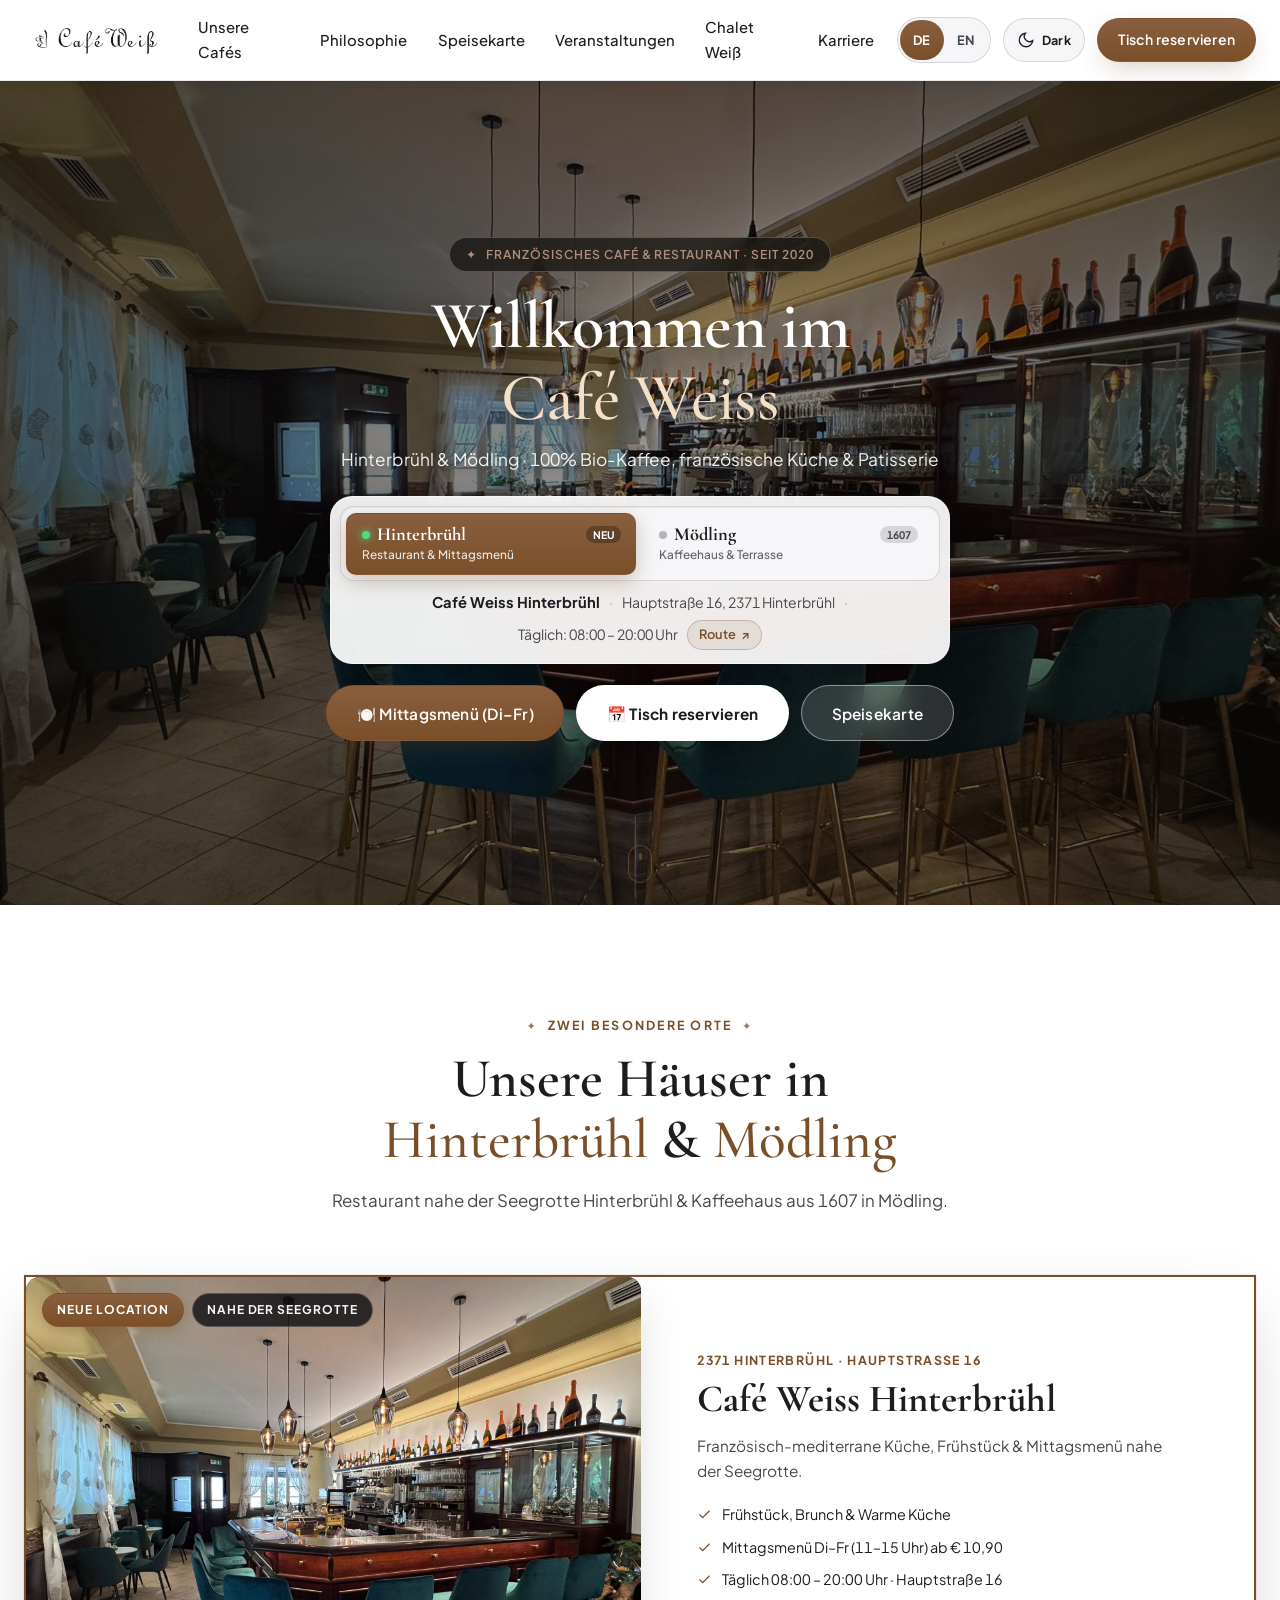
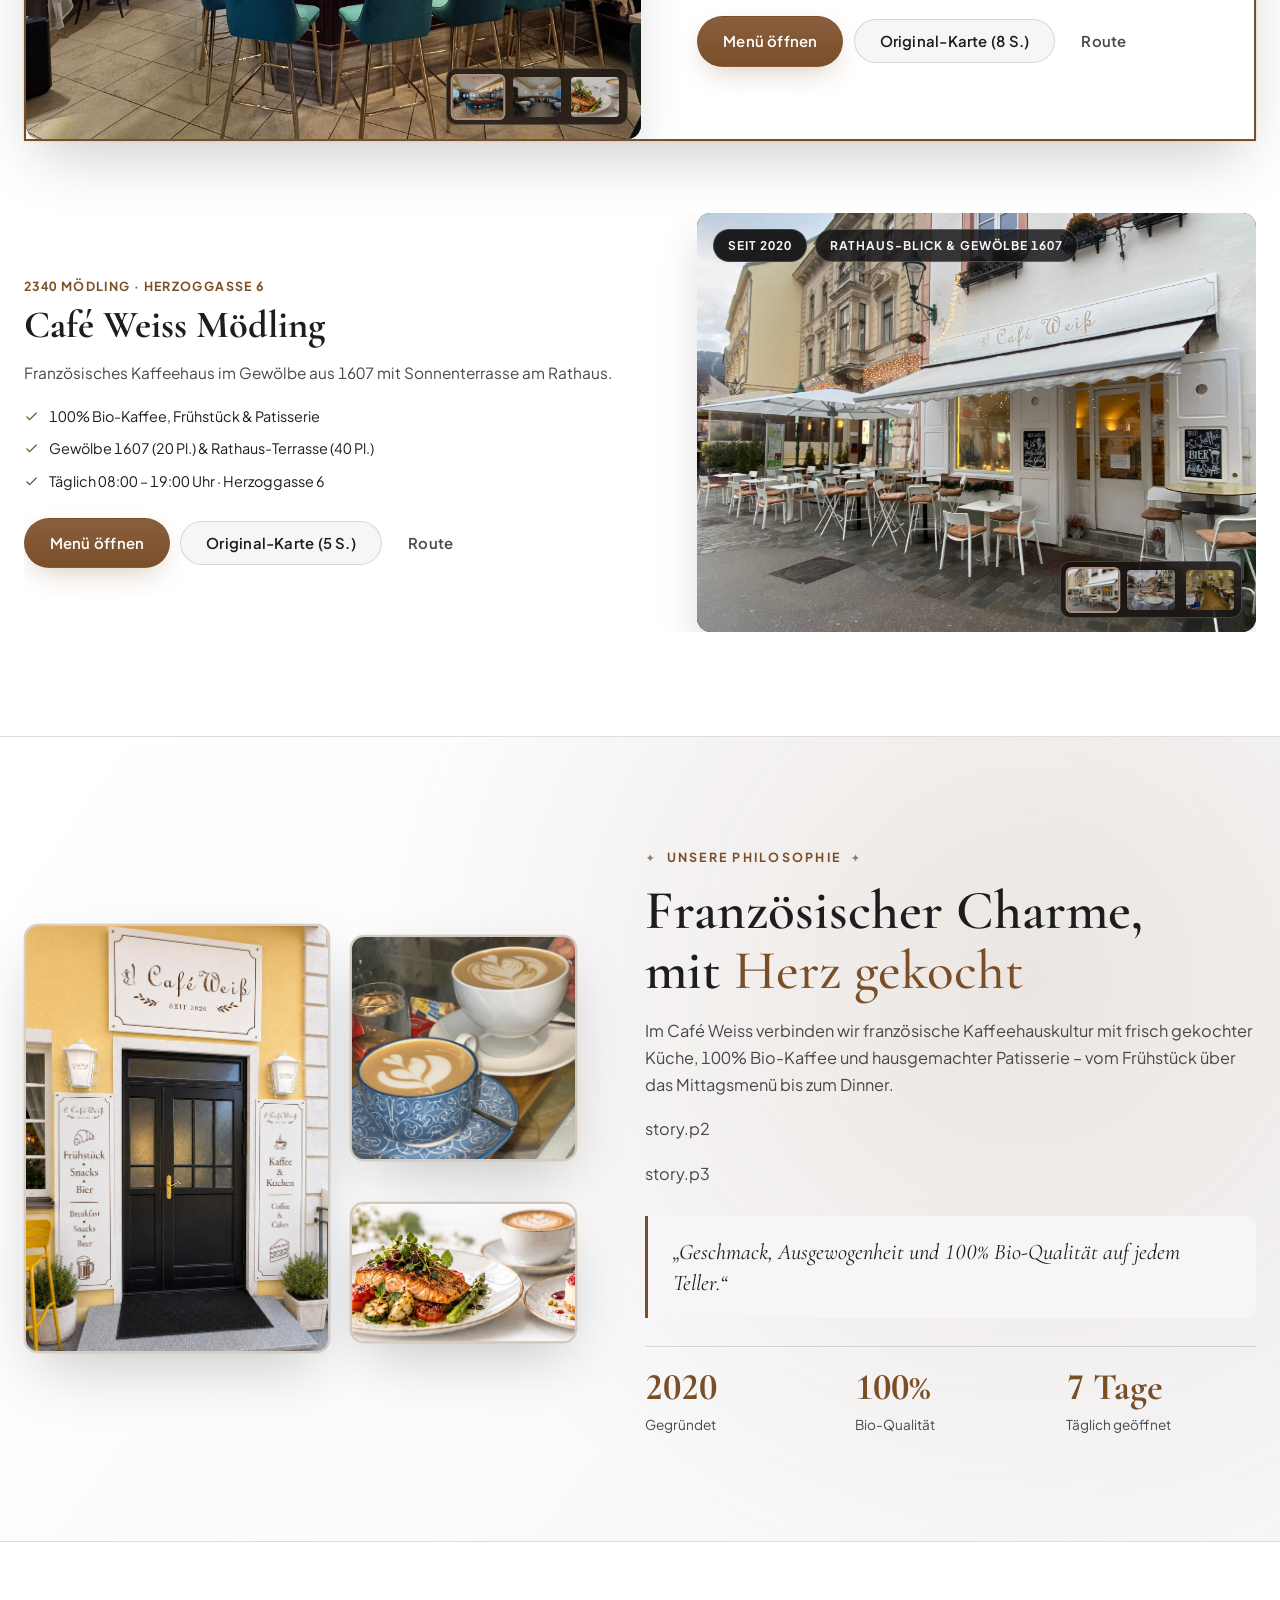
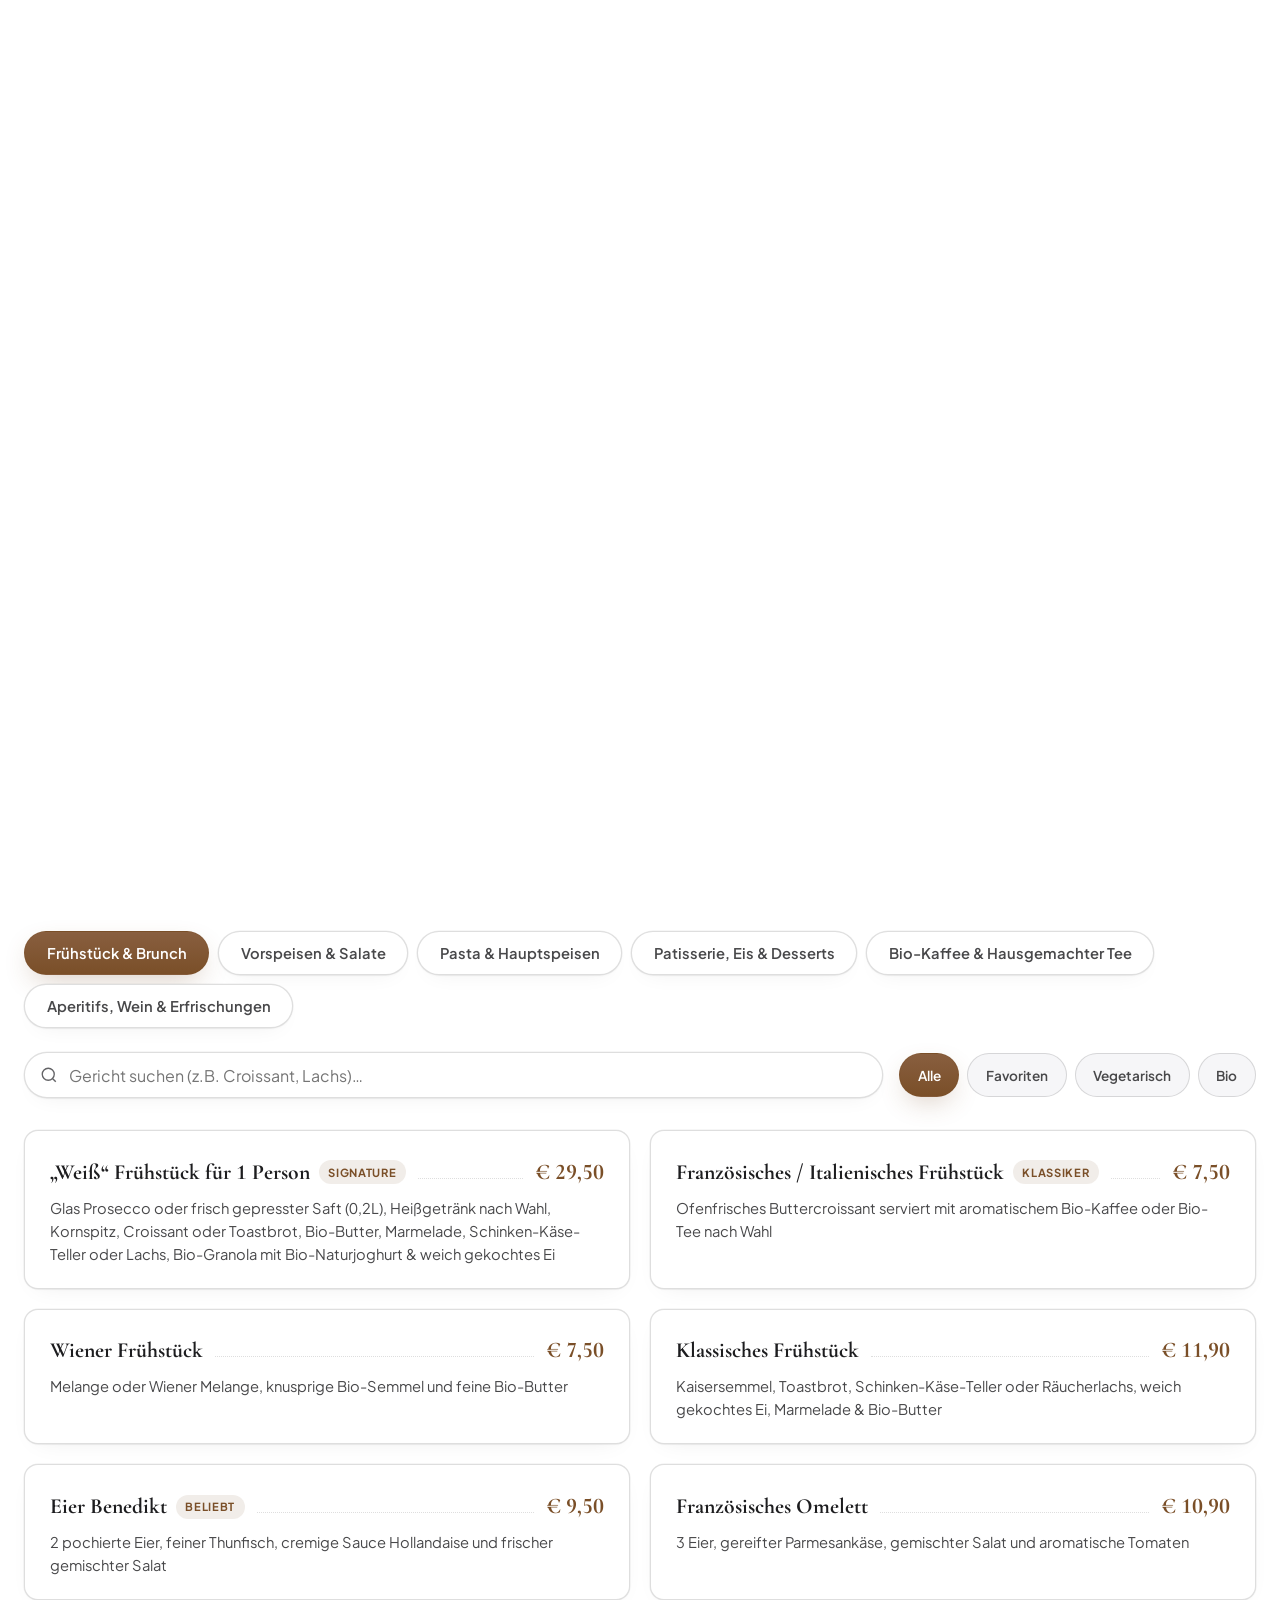
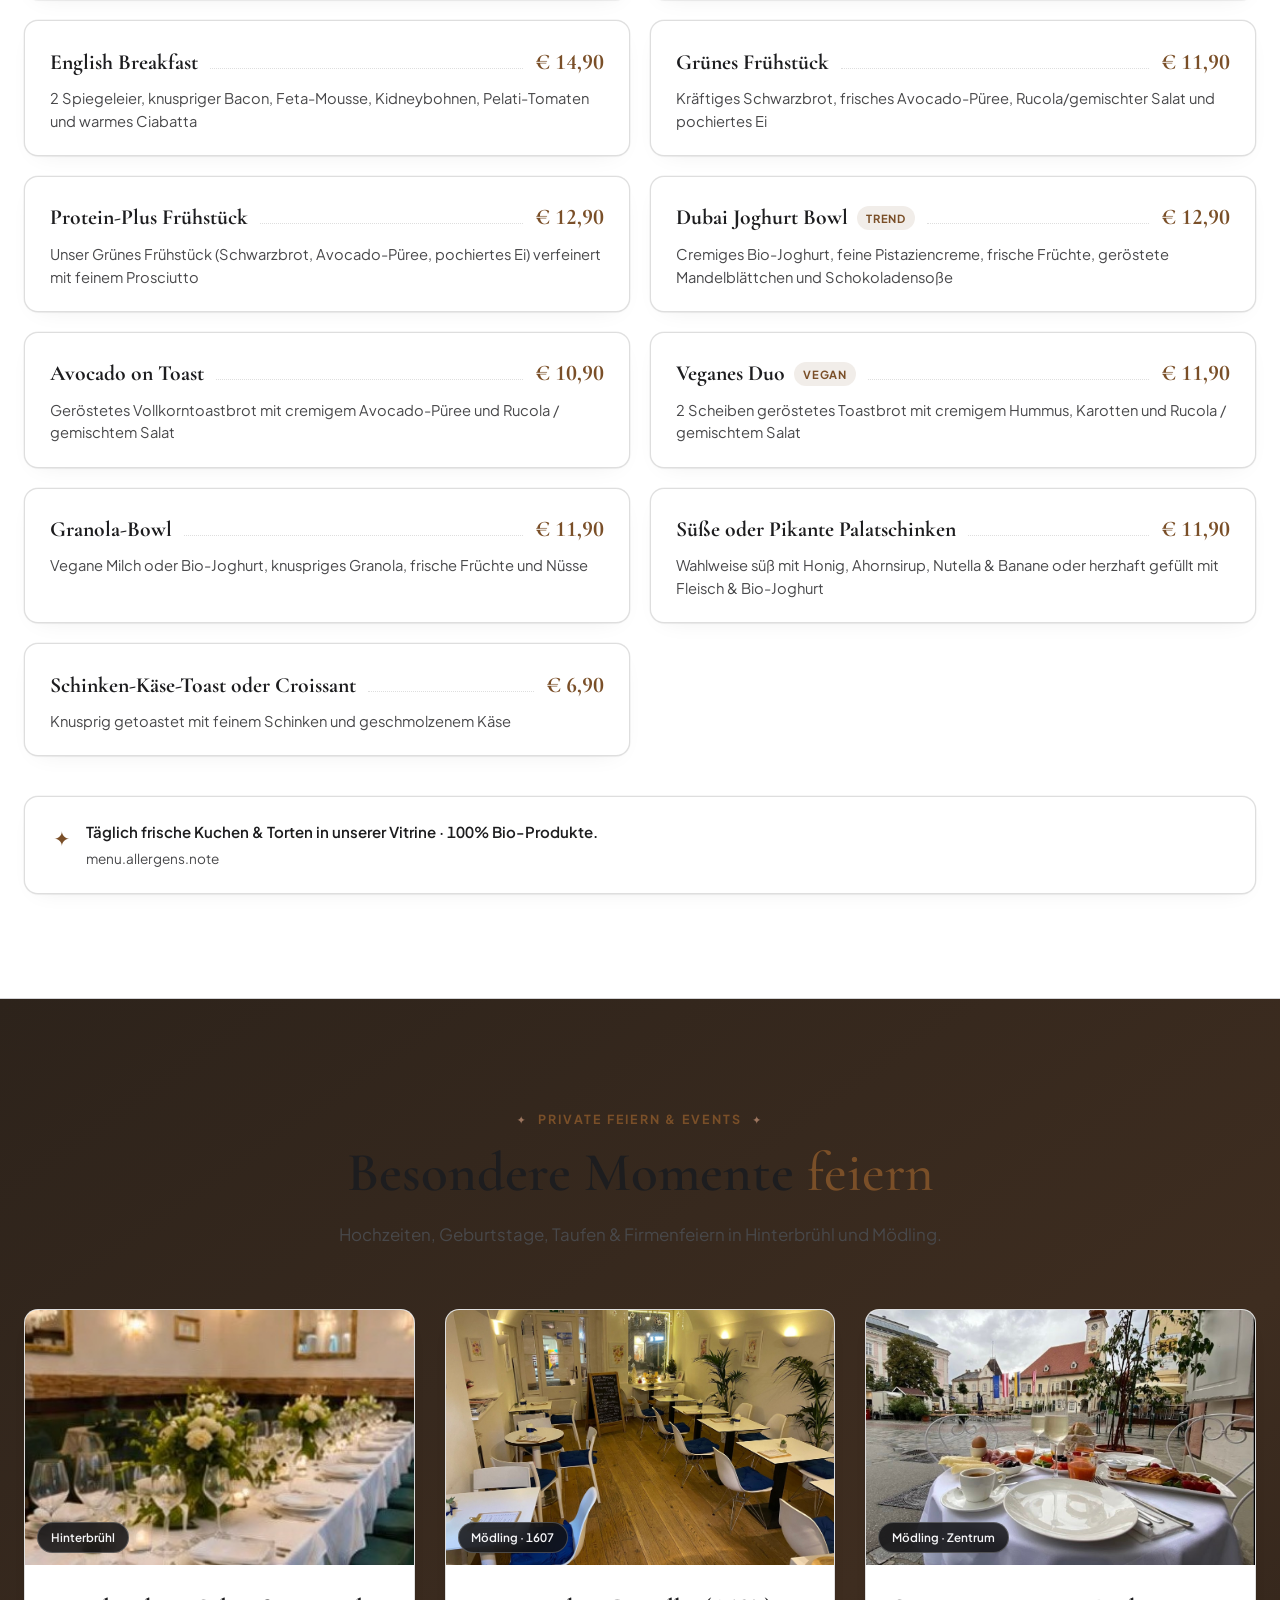
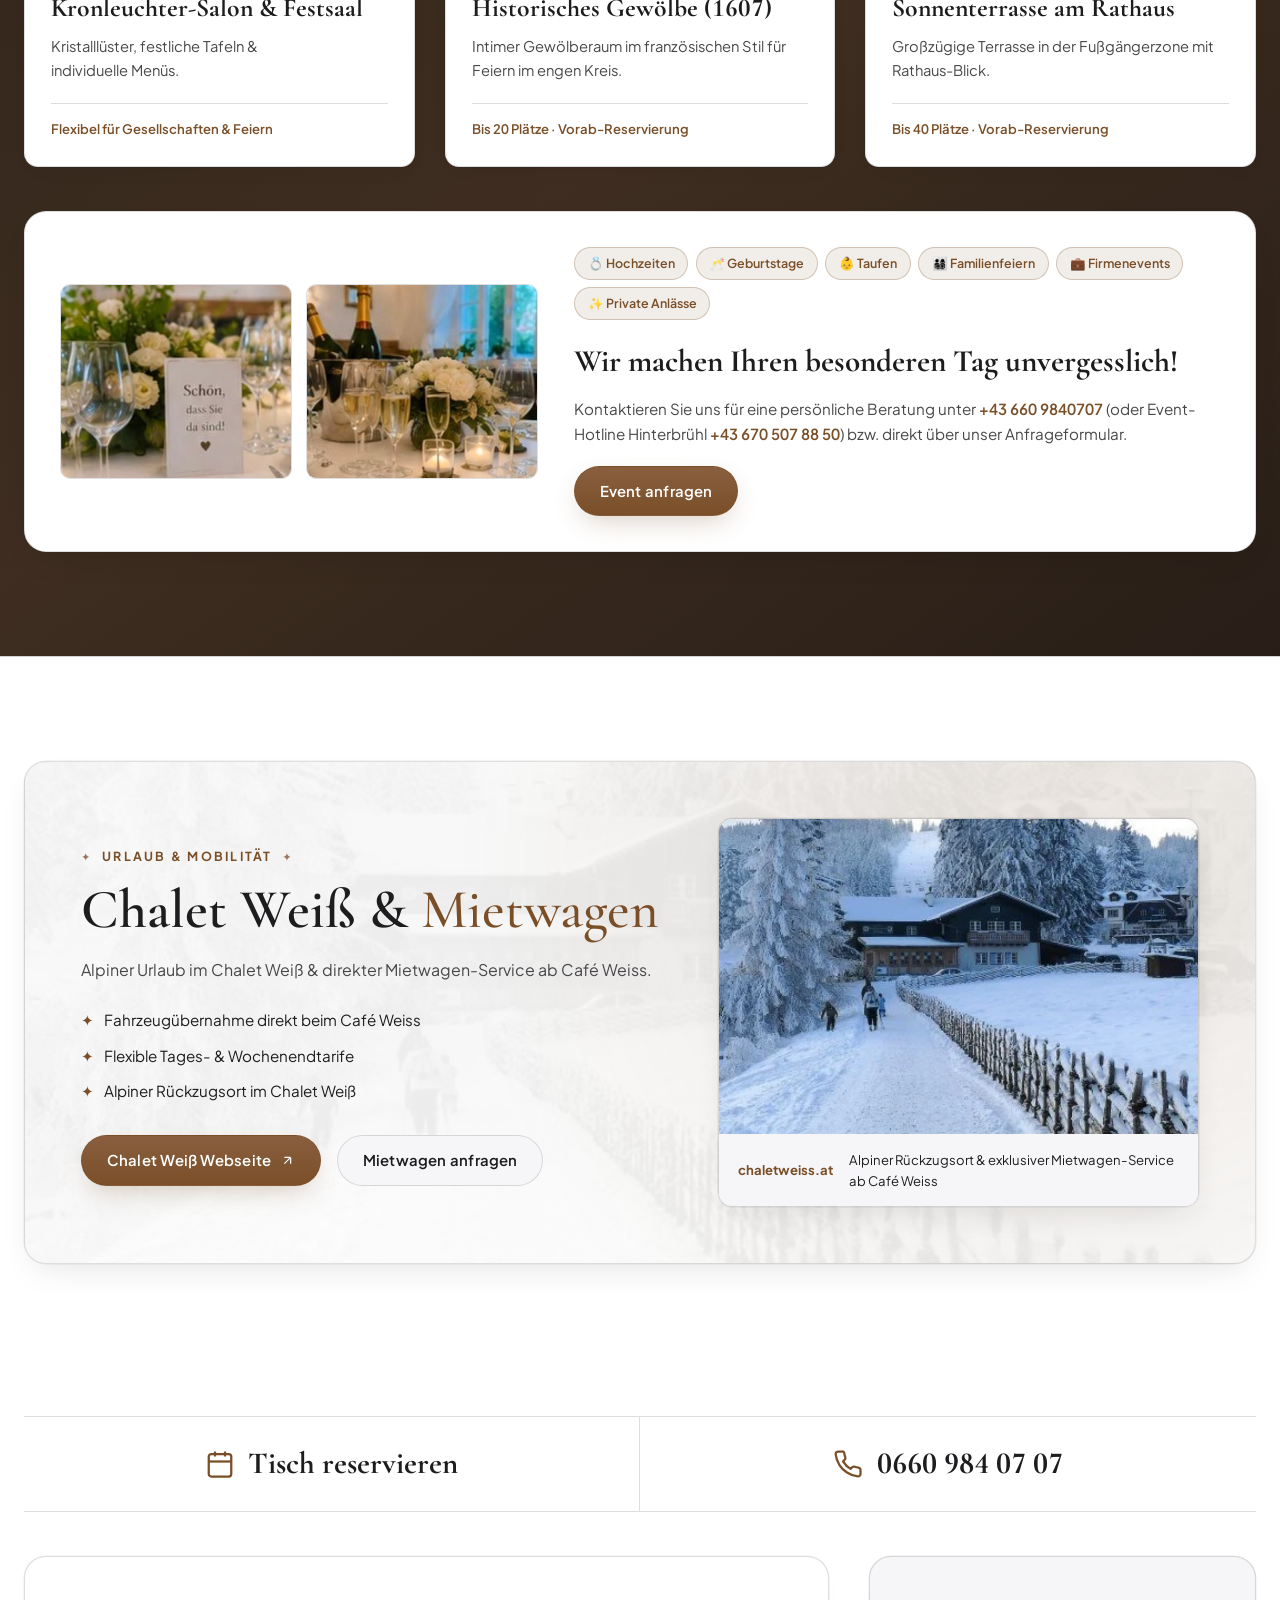
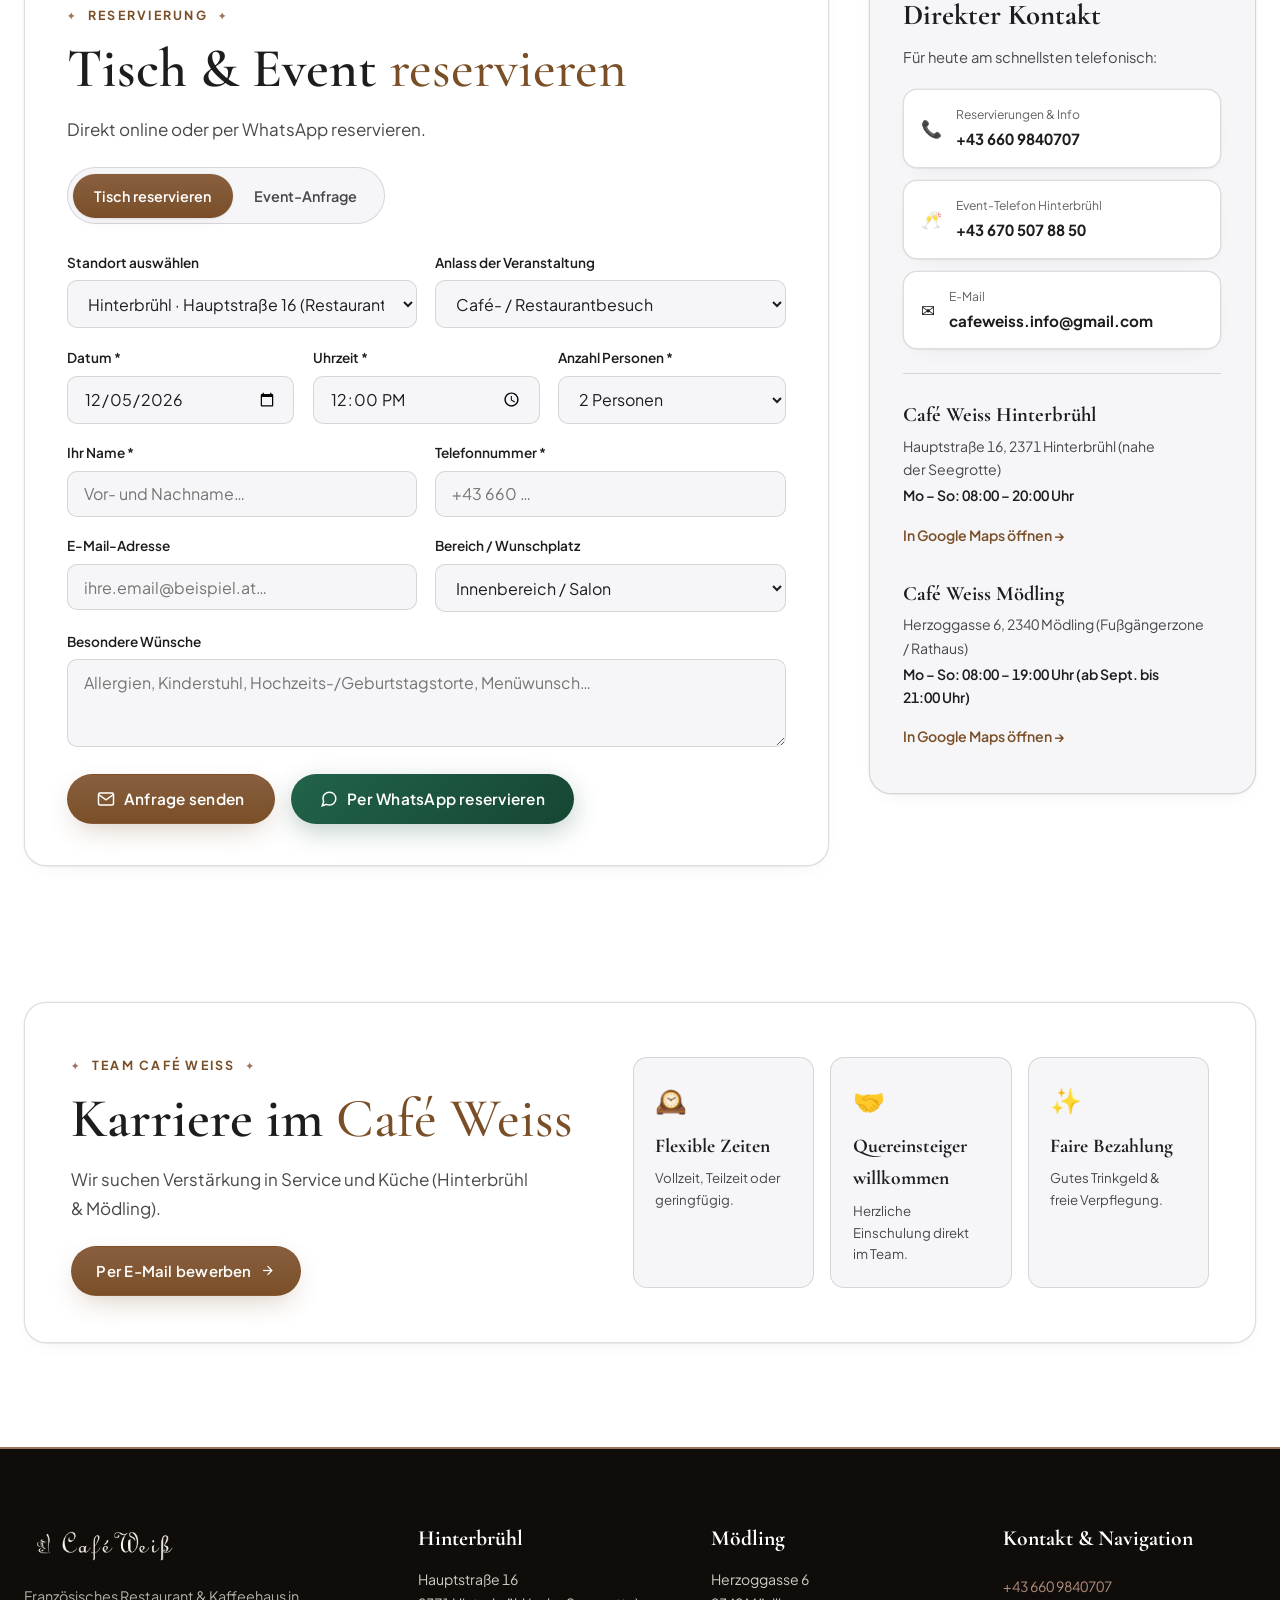
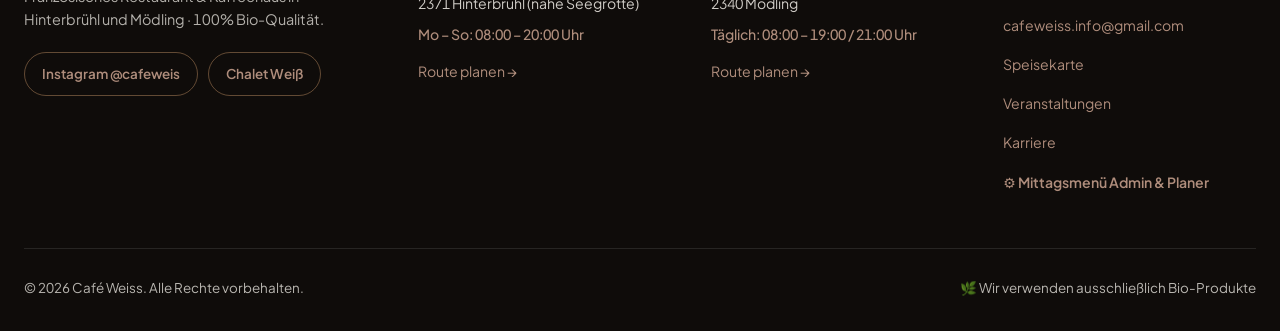
==== commit c22a64fd: "Blend Mödlinger Kobenzl editorial format with Apple Tahoe Liquid Glass design and concise mobile cop" ====
--- a/index.html
+++ b/index.html
@@ -217,142 +217,92 @@
   </header>
 
   <main id="top">
-    <!-- ================= CINEMATIC IMMERSIVE HERO SECTION ================= -->
-    <section class="hero">
-      <!-- Full-bleed Ken Burns Animated Background Image Layer -->
+    <!-- ================= KOBENZL × APPLE TAHOE CENTERED EDITORIAL HERO ================= -->
+    <section class="hero hero--centered">
+      <!-- Full-bleed Background Image Layer -->
       <div class="hero__backdrop">
         <div class="hero__backdrop-img" id="heroBackdropImg"
           style="background-image: url('assets/images/brand/hero-hinterbruehl.jpg');"></div>
         <div class="hero__backdrop-veil"></div>
-        <div class="hero__backdrop-glow"></div>
-      </div>
-
-      <!-- Interactive Golden Bokeh & Aroma Particles Canvas -->
-      <canvas class="hero__canvas" id="ambientCanvas" aria-hidden="true"></canvas>
-
-      <div class="container hero__grid">
-        <!-- Left Column: Editorial Content & Interactive Glass Location Switcher -->
-        <div class="hero__content" data-reveal="fade-up">
-          <div class="eyebrow-badge eyebrow-badge--glow">
+      </div>
+
+      <canvas class="hero__canvas" id="ambientCanvas" aria-hidden="true" hidden></canvas>
+
+      <div class="container hero__center-wrap">
+        <div class="hero__content hero__content--centered" data-reveal="fade-up">
+          <div class="eyebrow-badge">
             <span class="eyebrow-badge__ornament">✦</span>
-            <span data-i18n="hero.eyebrow">Französische Lebensart &amp; Wiener Kaffeehauskultur · Seit 2020</span>
+            <span data-i18n="hero.eyebrow">Französisches Café &amp; Restaurant · Seit 2020</span>
           </div>
 
           <h1 class="hero__title" data-i18n-html="hero.title">
-            Ein Hauch von <em>Frankreich</em> in Hinterbrühl &amp; Mödling
+            Willkommen im <em>Café Weiss</em>
           </h1>
 
           <p class="hero__subtitle" data-i18n="hero.subtitle">
-            Wo aromatischer Bio-Kaffee, feine Patisserie und mit Herz gekochte französisch-mediterrane Küche auf
-            unvergessliche Gastfreundschaft treffen.
+            Hinterbrühl &amp; Mödling · 100% Bio-Kaffee, französische Küche &amp; Patisserie
           </p>
 
-          <!-- Interactive Apple Tahoe 50/50 Segmented Location Switcher in Hero -->
-          <div class="hero-loc-picker">
-            <div class="hero-loc-picker__header">
-              <span class="hero-loc-picker__label" data-i18n="hero.switch.label">Standort wählen (2 Häuser):</span>
-              <div class="loc-segmented" role="tablist" aria-label="Standort wählen">
-                <button type="button" class="loc-seg-btn hero-loc-tab active" data-select-location="hinterbruehl" role="tab" aria-selected="true">
-                  <span class="loc-seg-btn__top">
-                    <span class="hero-loc-tab__dot"></span>
-                    <span class="loc-seg-btn__title">Hinterbrühl</span>
-                    <span class="hero-loc-tab__tag">NEU</span>
-                  </span>
-                  <span class="loc-seg-btn__sub" data-i18n="loc.tab.hb.sub">Restaurant &amp; Mittagsmenü</span>
-                </button>
-                <button type="button" class="loc-seg-btn hero-loc-tab" data-select-location="moedling" role="tab" aria-selected="false">
-                  <span class="loc-seg-btn__top">
-                    <span class="hero-loc-tab__dot"></span>
-                    <span class="loc-seg-btn__title">Mödling</span>
-                    <span class="hero-loc-tab__tag">1607</span>
-                  </span>
-                  <span class="loc-seg-btn__sub" data-i18n="loc.tab.md.sub">Kaffeehaus &amp; Terrasse</span>
-                </button>
-              </div>
-            </div>
-
-            <!-- Dynamic Active Location Spotlight Card -->
-            <div class="hero-loc-card" id="heroLocCard">
-              <div class="hero-loc-card__top">
-                <div>
-                  <span class="hero-loc-card__badge" id="heroLocBadge">Neues Restaurant &amp; Café · Nahe der
-                    Seegrotte</span>
-                  <h2 class="hero-loc-card__name" id="heroLocName">Café Weiss Hinterbrühl</h2>
-                </div>
-                <a href="https://www.google.com/maps/search/?api=1&query=Hauptstra%C3%9Fe+16,+2371+Hinterbr%C3%BChl,+Austria"
-                  target="_blank" rel="noopener" class="hero-loc-card__route" id="heroLocMapsUrl">
-                  <span data-i18n="hero.directions">Route planen</span>
-                  <svg class="icon-xs" aria-hidden="true" viewBox="0 0 24 24" fill="none" stroke="currentColor"
-                    stroke-width="2">
-                    <path d="M7 17L17 7M17 7H7M17 7V17" />
-                  </svg>
-                </a>
-              </div>
-              <p class="hero-loc-card__desc" id="heroLocDesc">
-                Neue Location, mehr Plätze, mehr Natur nahe der Seegrotte. Französisch inspirierte Küche, ganztägiges
-                Frühstück, Mittagsmenü und gemütliche Dinner-Abende.
-              </p>
-              <div class="hero-loc-card__meta">
-                <span class="hero-loc-card__meta-item">
-                  <svg class="icon-xs" aria-hidden="true" viewBox="0 0 24 24" fill="none" stroke="currentColor"
-                    stroke-width="1.8">
-                    <path d="M21 10c0 7-9 13-9 13s-9-6-9-13a9 9 0 0 1 18 0z" />
-                    <circle cx="12" cy="10" r="3" />
-                  </svg>
-                  <span id="heroLocAddress">Hauptstraße 16, 2371 Hinterbrühl</span>
+          <!-- Sleek Apple Tahoe Liquid Glass 50/50 Location Pill Switcher -->
+          <div class="hero-loc-picker hero-loc-picker--compact">
+            <div class="loc-segmented" role="tablist" aria-label="Standort wählen">
+              <button type="button" class="loc-seg-btn hero-loc-tab active" data-select-location="hinterbruehl" role="tab" aria-selected="true">
+                <span class="loc-seg-btn__top">
+                  <span class="hero-loc-tab__dot"></span>
+                  <span class="loc-seg-btn__title">Hinterbrühl</span>
+                  <span class="hero-loc-tab__tag">NEU</span>
                 </span>
-                <span class="hero-loc-card__meta-item">
-                  <svg class="icon-xs" aria-hidden="true" viewBox="0 0 24 24" fill="none" stroke="currentColor"
-                    stroke-width="1.8">
-                    <circle cx="12" cy="12" r="10" />
-                    <polyline points="12 6 12 12 16 14" />
-                  </svg>
-                  <span id="heroLocHours">Montag – Sonntag: 08:00 – 20:00 Uhr (Kein Ruhetag)</span>
+                <span class="loc-seg-btn__sub" data-i18n="loc.tab.hb.sub">Restaurant &amp; Mittagsmenü</span>
+              </button>
+              <button type="button" class="loc-seg-btn hero-loc-tab" data-select-location="moedling" role="tab" aria-selected="false">
+                <span class="loc-seg-btn__top">
+                  <span class="hero-loc-tab__dot"></span>
+                  <span class="loc-seg-btn__title">Mödling</span>
+                  <span class="hero-loc-tab__tag">1607</span>
                 </span>
-              </div>
-            </div>
-          </div>
-
-          <div class="hero__actions">
+                <span class="loc-seg-btn__sub" data-i18n="loc.tab.md.sub">Kaffeehaus &amp; Terrasse</span>
+              </button>
+            </div>
+
+            <!-- Compact 1-Line Active Location Bar -->
+            <div class="hero-loc-card hero-loc-card--inline" id="heroLocCard">
+              <span class="hero-loc-card__badge" id="heroLocBadge" hidden>Restaurant &amp; Café</span>
+              <strong class="hero-loc-card__name" id="heroLocName">Café Weiss Hinterbrühl</strong>
+              <span class="hero-loc-card__sep">·</span>
+              <span id="heroLocAddress">Hauptstraße 16, 2371 Hinterbrühl</span>
+              <span class="hero-loc-card__sep">·</span>
+              <span id="heroLocHours">Täglich: 08:00 – 20:00 Uhr</span>
+              <a href="https://www.google.com/maps/search/?api=1&query=Hauptstra%C3%9Fe+16,+2371+Hinterbr%C3%BChl,+Austria"
+                target="_blank" rel="noopener" class="hero-loc-card__route" id="heroLocMapsUrl">
+                <span data-i18n="hero.directions">Route</span> ↗
+              </a>
+              <p class="hero-loc-card__desc" id="heroLocDesc" hidden></p>
+            </div>
+          </div>
+
+          <div class="hero__actions hero__actions--centered">
             <a href="#lunchMenuBanner" class="btn btn--gold btn--lg" data-jump-lunch="true">
               <span data-i18n="hero.cta.lunch">🍽️ Mittagsmenü (Di–Fr)</span>
+            </a>
+            <a href="#reservierung" class="btn btn--white-pill btn--lg" data-i18n="hero.cta.reserve">
+              📅 Tisch reservieren
             </a>
             <a href="#speisekarte" class="btn btn--outline-light btn--lg">
               <span data-i18n="hero.cta.menu">Speisekarte</span>
             </a>
-            <a href="#reservierung" class="btn btn--outline-light btn--lg" data-i18n="hero.cta.reserve">
-              Tisch reservieren
-            </a>
-          </div>
-        </div>
-
-        <!-- Right Column: Clean Editorial Photo + Large-Print Live Mittagsmenü Showcase -->
-        <div class="hero__visual" data-reveal="fade-up" style="--delay: 0.12s">
-          <div class="hero-editorial-card">
-            <div class="hero-editorial-card__frame">
-              <img src="assets/images/brand/interior-hinterbruehl.jpg" alt="Café Weiss Salon &amp; Ambiente"
-                class="hero-editorial-card__img" id="heroMainImg" width="1920" height="1440" fetchpriority="high" />
-              <div class="hero-editorial-card__badge" id="heroImgCaption">
-                <span>✦ Salon &amp; Kulinarik · Hinterbrühl</span>
-              </div>
-              <img src="assets/images/brand/dish-salmon-dessert.jpg" alt="" id="heroSecondaryImg" width="1290" height="493" hidden />
-            </div>
-
-            <!-- Live Weekly Mittagsmenü Widget inside Hero Bento (Full Untruncated Dishes for Seniors) -->
-            <a href="#lunchMenuBanner" class="hero-live-lunch" id="heroLiveLunchCard" data-jump-lunch="true">
-              <div class="hero-live-lunch__left">
-                <span class="hero-live-lunch__pill">
-                  <span class="hero-live-lunch__dot"></span>
-                  <span id="heroLiveLunchPeriod">AKTUELLES MITTAGSMENÜ · DI–FR 11:00–15:00</span>
-                </span>
-                <strong class="hero-live-lunch__dish" id="heroLiveLunchDish">Schweinegeschnetzeltes · Ravioli in Beurre-blanc · Pasta mit Lachs</strong>
-              </div>
-              <div class="hero-live-lunch__right">
-                <span class="hero-live-lunch__price" id="heroLiveLunchPrice">ab € 10,90</span>
-                <span class="hero-live-lunch__cta" data-i18n="hero.lunch.cta">Zum Tagesmenü →</span>
-              </div>
-            </a>
-          </div>
+          </div>
+        </div>
+
+        <!-- Hidden DOM hooks preserved for dynamic image updates -->
+        <div class="hero__visual" hidden>
+          <img src="assets/images/brand/interior-hinterbruehl.jpg" alt="" id="heroMainImg" width="1920" height="1440" hidden />
+          <span id="heroImgCaption" hidden></span>
+          <img src="assets/images/brand/dish-salmon-dessert.jpg" alt="" id="heroSecondaryImg" width="1290" height="493" hidden />
+          <a href="#lunchMenuBanner" id="heroLiveLunchCard" hidden>
+            <span id="heroLiveLunchPeriod"></span>
+            <strong id="heroLiveLunchDish"></strong>
+            <span id="heroLiveLunchPrice"></span>
+          </a>
         </div>
       </div>
 
@@ -466,10 +416,9 @@
 
             <div class="loc-card__body">
               <div class="loc-card__kicker">2371 Hinterbrühl · Hauptstraße 16</div>
-              <h3 class="loc-card__title">Café Weiss Hinterbrühl – Restaurant &amp; Cafehouse</h3>
+              <h3 class="loc-card__title">Café Weiss Hinterbrühl</h3>
               <p class="loc-card__text">
-                Mehr Plätze, mehr Natur und ganztägige französisch-mediterrane Küche nahe der Seegrotte. Vom ausgiebigen
-                Frühstück über unser beliebtes Mittagsmenü (Di–Fr) bis zum romantischen Dinner am Abend.
+                Französisch-mediterrane Küche, Frühstück &amp; Mittagsmenü nahe der Seegrotte.
               </p>
 
               <ul class="loc-card__features">
@@ -478,45 +427,34 @@
                     stroke-width="2">
                     <polyline points="20 6 9 17 4 12" />
                   </svg>
-                  <span>Frühstück, Brunch, Warme Küche, Pasta, Steaks &amp; Fisch</span>
+                  <span>Frühstück, Brunch &amp; Warme Küche</span>
                 </li>
                 <li>
                   <svg class="icon-xs" aria-hidden="true" viewBox="0 0 24 24" fill="none" stroke="currentColor"
                     stroke-width="2">
                     <polyline points="20 6 9 17 4 12" />
                   </svg>
-                  <span>Dienstag – Freitag (11:00–15:00): 2-Gänge € 10,90 · 3-Gänge € 14,90</span>
+                  <span>Mittagsmenü Di–Fr (11–15 Uhr) ab € 10,90</span>
                 </li>
                 <li>
                   <svg class="icon-xs" aria-hidden="true" viewBox="0 0 24 24" fill="none" stroke="currentColor"
                     stroke-width="2">
                     <polyline points="20 6 9 17 4 12" />
                   </svg>
-                  <span>Eleganter Kronleuchter-Salon für Hochzeiten, Taufen &amp; Feiern</span>
+                  <span>Täglich 08:00 – 20:00 Uhr · Hauptstraße 16</span>
                 </li>
               </ul>
-
-              <div class="loc-card__info-box">
-                <div class="loc-card__info-row">
-                  <strong>Öffnungszeiten:</strong>
-                  <span>Montag – Sonntag: 08:00 – 20:00 Uhr (Kein Ruhetag)</span>
-                </div>
-                <div class="loc-card__info-row">
-                  <strong>Adresse &amp; Tel:</strong>
-                  <span>Hauptstraße 16, 2371 Hinterbrühl · <a href="tel:+436609840707">+43 660 9840707</a></span>
-                </div>
-              </div>
 
               <div class="loc-card__actions">
                 <a href="#speisekarte" class="btn btn--primary" data-jump-menu="hinterbruehl">
                   <span data-i18n="locations.btn.menu">Menü öffnen</span>
                 </a>
                 <button type="button" class="btn btn--secondary" data-open-lightbox="hinterbruehl">
-                  Original-Karte (8 Seiten)
+                  Original-Karte (8 S.)
                 </button>
                 <a href="https://www.google.com/maps/search/?api=1&query=Hauptstra%C3%9Fe+16,+2371+Hinterbr%C3%BChl,+Austria"
                   target="_blank" rel="noopener" class="btn btn--ghost">
-                  <span data-i18n="locations.btn.route">Route planen</span>
+                  <span data-i18n="locations.btn.route">Route</span>
                 </a>
               </div>
             </div>
@@ -549,10 +487,9 @@
 
             <div class="loc-card__body">
               <div class="loc-card__kicker">2340 Mödling · Herzoggasse 6</div>
-              <h3 class="loc-card__title">Café Weiss Mödling – Französisches Kaffeehaus</h3>
+              <h3 class="loc-card__title">Café Weiss Mödling</h3>
               <p class="loc-card__text">
-                Mitten im historischen Zentrum von Mödling erwartet Sie unser charmantes französisches Kaffeehaus mit
-                100% Bio-Kaffee, Frühstückskreationen, hausgemachten Mehlspeisen und sonnigem Schanigarten.
+                Französisches Kaffeehaus im Gewölbe aus 1607 mit Sonnenterrasse am Rathaus.
               </p>
 
               <ul class="loc-card__features">
@@ -561,44 +498,33 @@
                     stroke-width="2">
                     <polyline points="20 6 9 17 4 12" />
                   </svg>
-                  <span>Historisches Gewölbe aus dem Jahr 1607 (20 Sitzplätze)</span>
+                  <span>100% Bio-Kaffee, Frühstück &amp; Patisserie</span>
                 </li>
                 <li>
                   <svg class="icon-xs" aria-hidden="true" viewBox="0 0 24 24" fill="none" stroke="currentColor"
                     stroke-width="2">
                     <polyline points="20 6 9 17 4 12" />
                   </svg>
-                  <span>Großzügige Sonnenterrasse mit Blick auf das Rathaus (40 Plätze)</span>
+                  <span>Gewölbe 1607 (20 Pl.) &amp; Rathaus-Terrasse (40 Pl.)</span>
                 </li>
                 <li>
                   <svg class="icon-xs" aria-hidden="true" viewBox="0 0 24 24" fill="none" stroke="currentColor"
                     stroke-width="2">
                     <polyline points="20 6 9 17 4 12" />
                   </svg>
-                  <span>100% Bio-Produkte, Kuchenvitrine &amp; lokales TSCHÖAM’S Craft Bier</span>
+                  <span>Täglich 08:00 – 19:00 Uhr · Herzoggasse 6</span>
                 </li>
               </ul>
-
-              <div class="loc-card__info-box">
-                <div class="loc-card__info-row">
-                  <strong>Öffnungszeiten:</strong>
-                  <span>Täglich 08:00 – 19:00 Uhr (Ab 1. September bis 21:00 Uhr)</span>
-                </div>
-                <div class="loc-card__info-row">
-                  <strong>Adresse &amp; Tel:</strong>
-                  <span>Herzoggasse 6, 2340 Mödling · <a href="tel:+436609840707">+43 660 9840707</a></span>
-                </div>
-              </div>
 
               <div class="loc-card__actions">
                 <a href="#speisekarte" class="btn btn--primary" data-jump-menu="moedling">
                   <span data-i18n="locations.btn.menu">Menü öffnen</span>
                 </a>
                 <button type="button" class="btn btn--secondary" data-open-lightbox="moedling">
-                  Original-Karte (5 Seiten)
+                  Original-Karte (5 S.)
                 </button>
                 <a href="https://share.google/LVHGprsLfb5v46MXj" target="_blank" rel="noopener" class="btn btn--ghost">
-                  <span data-i18n="locations.btn.route">Route planen</span>
+                  <span data-i18n="locations.btn.route">Route</span>
                 </a>
               </div>
             </div>
@@ -979,11 +905,28 @@
       </div>
     </section>
 
-    <!-- ================= RESERVATION & EVENT INQUIRY SECTION ================= -->
-    <section class="section reserve-section has-culinary-pattern" id="reservierung">
-      <div class="ambient-orb ambient-orb--emerald-right" aria-hidden="true"></div>
-
+    <!-- ================= RESERVATION & EVENT INQUIRY SECTION (KOBENZL ACTION BAR + FORM) ================= -->
+    <section class="section reserve-section" id="reservierung">
       <div class="container">
+        <!-- Kobenzl-Style Big Bold 2-Column Action Strip -->
+        <div class="kobenzl-action-bar" data-reveal="fade-up">
+          <a href="#reservationForm" class="kobenzl-action-bar__item">
+            <svg class="kobenzl-action-bar__icon" viewBox="0 0 24 24" fill="none" stroke="currentColor" stroke-width="1.8">
+              <rect x="3" y="4" width="18" height="18" rx="2" ry="2" />
+              <line x1="16" y1="2" x2="16" y2="6" />
+              <line x1="8" y1="2" x2="8" y2="6" />
+              <line x1="3" y1="10" x2="21" y2="10" />
+            </svg>
+            <span data-i18n="reserve.tab.table">Tisch reservieren</span>
+          </a>
+          <a href="tel:+436609840707" class="kobenzl-action-bar__item">
+            <svg class="kobenzl-action-bar__icon" viewBox="0 0 24 24" fill="none" stroke="currentColor" stroke-width="1.8">
+              <path d="M22 16.92v3a2 2 0 0 1-2.18 2 19.79 19.79 0 0 1-8.63-3.07 19.5 19.5 0 0 1-6-6 19.79 19.79 0 0 1-3.07-8.67A2 2 0 0 1 4.11 2h3a2 2 0 0 1 2 1.72 12.84 12.84 0 0 0 .7 2.81 2 2 0 0 1-.45 2.11L8.09 9.91a16 16 0 0 0 6 6l1.27-1.27a2 2 0 0 1 2.11-.45 12.84 12.84 0 0 0 2.81.7A2 2 0 0 1 22 16.92z" />
+            </svg>
+            <span>0660 984 07 07</span>
+          </a>
+        </div>
+
         <div class="reserve-layout">
           <!-- Left Column: Form -->
           <div class="reserve-card" data-reveal="fade-up">
--- a/css/styles.css
+++ b/css/styles.css
@@ -3648,8 +3648,9 @@
     color: var(--gold-dark);
   }
 
-  .ios-tabbar__item--cta {
-    background: var(--tenant-accent-gradient);
+  .ios-tabbar__item--cta,
+  .ios-tabbar__item--cta.active {
+    background: var(--tenant-accent-gradient) !important;
     color: var(--tenant-accent-fg) !important;
     box-shadow: 0 4px 14px var(--tenant-accent-shadow);
     font-size: 0.76rem;
@@ -3824,59 +3825,31 @@
     display: none;
   }
 
+  /* Mobile De-clutter: Hide verbose prose & duplicate visual blocks on small screens */
+  .section-subtitle,
+  .hero__subtitle,
+  .hero__visual,
+  .loc-card__text,
+  .story__paragraph[data-i18n="story.p2"],
+  .story__paragraph[data-i18n="story.p3"],
+  .menu-footer-note__secondary,
+  .reserve-card__subtitle,
+  .contact-card__desc {
+    display: none !important;
+  }
+
   .topbar__right {
     width: 100%;
     justify-content: space-between;
-    gap: 0.4rem;
-  }
-
-  .topbar__social {
-    display: none;
-  }
-
-  .lang-switch__btn {
-    min-width: 38px;
-    padding: 0.3rem 0.5rem;
-  }
-
-  /* Compact Single-Line 50/50 Location Segmented Controls on Mobile */
-  .hero-loc-picker {
-    padding: 0.85rem;
-    margin-bottom: 1rem;
-  }
-
-  .hero-loc-picker__header {
-    padding-bottom: 0.65rem;
-    margin-bottom: 0.65rem;
+    flex-wrap: nowrap;
     gap: 0.35rem;
   }
 
-  .hero-loc-picker__label {
-    display: none;
-  }
-
-  .loc-segmented {
-    padding: 0.22rem;
-    gap: 0.25rem;
-  }
-
-  .loc-segmented--section {
-    margin-top: 0.9rem;
-  }
-
-  .loc-seg-btn {
-    min-height: 44px;
-    padding: 0.45rem 0.6rem;
+  .hero-loc-card__top {
+    flex-wrap: nowrap;
     align-items: center;
-  }
-
-  .loc-seg-btn__top {
-    justify-content: center;
-  }
-
-  .loc-seg-btn .hero-loc-tab__tag,
-  .loc-seg-btn__sub {
-    display: none;
+    gap: 0.5rem;
+    margin-bottom: 0.45rem;
   }
 
   /* Senior-Friendly Larger Typography & High-Contrast Mobile Menu */
@@ -3964,8 +3937,8 @@
 
   .lunch-week-tab {
     min-height: 44px;
-    padding: 0.45rem 0.9rem;
-    font-size: 0.88rem;
+    padding: 0.4rem 0.75rem;
+    font-size: 0.81rem;
   }
 
   .lunch-banner__badges {
@@ -4133,3 +4106,331 @@
     display: none;
   }
 }
+
+/* ==========================================================================
+   KOBENZL × APPLE TAHOE EDITORIAL FORMAT (Minimalist Hero & Split Sections)
+   ========================================================================== */
+
+/* 1. Declutter Topbar, Marquee Ribbon & Busy Orbs for Pure Editorial White Canvas */
+.topbar,
+.marquee-ribbon,
+.ambient-orb,
+.has-culinary-pattern::before,
+.standorte-tabs-wrap {
+  display: none !important;
+}
+
+html:not(.dark) body,
+html:not(.dark) .locations-section,
+html:not(.dark) .menu-section,
+html:not(.dark) .reserve-section,
+html:not(.dark) .careers-section,
+html:not(.dark) .chalet-section {
+  background: #FFFFFF;
+}
+
+/* 2. Centered Full-Screen Kobenzl-Style Hero with Apple Tahoe Liquid Glass Pill Switcher */
+.hero--centered {
+  min-height: calc(100vh - 76px);
+  padding: 4rem 0 4.5rem;
+  text-align: center;
+}
+
+.hero--centered .hero__backdrop-veil {
+  background: radial-gradient(
+    circle at 50% 45%,
+    rgba(16, 14, 12, 0.44) 0%,
+    rgba(12, 10, 8, 0.72) 100%
+  );
+}
+
+.hero__center-wrap {
+  position: relative;
+  z-index: 2;
+  display: flex;
+  flex-direction: column;
+  align-items: center;
+  justify-content: center;
+}
+
+.hero__content--centered {
+  max-width: 760px;
+  margin: 0 auto;
+  display: flex;
+  flex-direction: column;
+  align-items: center;
+}
+
+.hero--centered .hero__title {
+  font-size: clamp(2.65rem, 5.2vw, 4.6rem);
+  font-weight: 600;
+  line-height: 1.08;
+  letter-spacing: -0.01em;
+  margin-bottom: 0.75rem;
+  color: #FFFFFF;
+  text-shadow: 0 6px 28px rgba(0, 0, 0, 0.45);
+}
+
+.hero--centered .hero__title em {
+  display: block;
+  font-style: normal;
+  color: #F4E0C6;
+}
+
+.hero--centered .hero__subtitle {
+  display: block !important;
+  font-size: 1.08rem;
+  color: rgba(255, 255, 255, 0.92);
+  margin: 0 auto 1.4rem;
+  max-width: 52ch;
+  text-shadow: 0 2px 12px rgba(0, 0, 0, 0.45);
+}
+
+.hero-loc-picker--compact {
+  width: 100%;
+  max-width: 620px;
+  padding: 0.55rem;
+  border-radius: 22px;
+  background: rgba(255, 255, 255, 0.92);
+  backdrop-filter: blur(24px) saturate(1.6);
+  -webkit-backdrop-filter: blur(24px) saturate(1.6);
+  border: 0.5px solid rgba(255, 255, 255, 0.55);
+  box-shadow: 0 20px 48px rgba(0, 0, 0, 0.32);
+  margin-bottom: 1.35rem;
+}
+
+html.dark .hero-loc-picker--compact {
+  background: rgba(28, 28, 30, 0.9);
+  border-color: rgba(255, 255, 255, 0.14);
+}
+
+.hero-loc-card--inline {
+  display: flex;
+  align-items: center;
+  justify-content: center;
+  flex-wrap: wrap;
+  gap: 0.35rem 0.55rem;
+  padding: 0.55rem 0.75rem 0.25rem;
+  font-size: 0.88rem;
+  color: var(--ui-label-secondary);
+}
+
+.hero-loc-card--inline .hero-loc-card__name {
+  font-family: var(--font-sans);
+  font-size: 0.92rem;
+  font-weight: 700;
+  color: var(--ui-label);
+}
+
+.hero-loc-card__sep {
+  opacity: 0.45;
+}
+
+.hero-loc-card--inline .hero-loc-card__route {
+  min-height: 30px;
+  padding: 0.18rem 0.65rem;
+  font-size: 0.8rem;
+}
+
+.hero__actions--centered {
+  display: flex;
+  align-items: center;
+  justify-content: center;
+  flex-wrap: wrap;
+  gap: 0.75rem;
+}
+
+.btn--white-pill {
+  background: #FFFFFF;
+  color: #1C1C1E;
+  border: 1px solid rgba(255, 255, 255, 0.9);
+  box-shadow: 0 10px 28px rgba(0, 0, 0, 0.24);
+  font-weight: 700;
+}
+
+.btn--white-pill:hover {
+  background: #F5F5F7;
+  color: var(--gold-dark);
+  transform: translateY(-2px);
+}
+
+/* 3. Kobenzl Two-Tone Stacked Editorial Headings */
+.section-title em {
+  font-style: normal;
+  color: var(--gold-dark);
+}
+
+.section-title--light em {
+  color: #E5C195;
+}
+
+/* 4. Alternating 2-Column Editorial Split Sections for Locations (#standorte) */
+.locations-section,
+.reserve-section {
+  overflow-x: hidden;
+}
+
+.locations-grid {
+  display: flex;
+  flex-direction: column;
+  gap: 4.5rem;
+}
+
+.loc-card {
+  display: grid;
+  grid-template-columns: 1.05fr 0.95fr;
+  gap: 3.5rem;
+  align-items: center;
+  background: transparent;
+  border: none;
+  box-shadow: none;
+  border-radius: 0;
+  max-width: 100%;
+}
+
+.loc-card > * {
+  min-width: 0;
+  max-width: 100%;
+}
+
+.loc-card:nth-child(even) .loc-card__media {
+  order: 2;
+}
+
+.loc-card:nth-child(even) .loc-card__body {
+  order: 1;
+}
+
+.loc-card__media {
+  border-radius: var(--radius-md);
+  overflow: hidden;
+  box-shadow: 0 20px 44px rgba(0, 0, 0, 0.12);
+  aspect-ratio: 4 / 3;
+}
+
+.loc-card__body {
+  padding: 0.5rem 0;
+}
+
+.loc-card__title {
+  font-size: clamp(1.85rem, 3vw, 2.5rem);
+  line-height: 1.15;
+  margin-bottom: 0.75rem;
+}
+
+/* 5. Full-Width Solid Brand-Accent Editorial Section for Events (#veranstaltungen) */
+.events-section__bg {
+  opacity: 0.12;
+}
+
+.events-section__veil {
+  background: linear-gradient(145deg, #2D231B 0%, #3E2D20 55%, #281E17 100%);
+}
+
+/* 6. Kobenzl-Style Big Bold 2-Column Contact & Reservation Strip */
+.kobenzl-action-bar {
+  display: grid;
+  grid-template-columns: repeat(2, minmax(0, 1fr));
+  border-top: 1px solid var(--ui-separator-strong);
+  border-bottom: 1px solid var(--ui-separator-strong);
+  margin-bottom: 2.75rem;
+}
+
+.kobenzl-action-bar__item {
+  display: flex;
+  align-items: center;
+  justify-content: center;
+  gap: 0.85rem;
+  padding: 1.35rem 1rem;
+  font-family: var(--font-serif);
+  font-size: clamp(1.35rem, 2.4vw, 2rem);
+  font-weight: 700;
+  color: var(--ui-label);
+  text-align: center;
+  font-variant-numeric: tabular-nums;
+  transition: background-color var(--transition), color var(--transition);
+}
+
+.kobenzl-action-bar__item:first-child {
+  border-right: 1px solid var(--ui-separator-strong);
+}
+
+.kobenzl-action-bar__item:hover {
+  background: var(--tenant-accent-soft);
+  color: var(--gold-dark);
+}
+
+.kobenzl-action-bar__icon {
+  width: 30px;
+  height: 30px;
+  color: var(--gold-dark);
+  flex-shrink: 0;
+}
+
+@media (max-width: 860px) {
+  .locations-grid {
+    gap: 2.5rem;
+  }
+
+  .loc-card,
+  .loc-card:not(.is-active-location) {
+    display: grid;
+    grid-template-columns: 1fr;
+    gap: 1.25rem;
+  }
+
+  .loc-card:nth-child(even) .loc-card__media {
+    order: 0;
+  }
+
+  .loc-card:nth-child(even) .loc-card__body {
+    order: 0;
+  }
+}
+
+@media (max-width: 600px) {
+  .hero--centered {
+    min-height: auto;
+    padding: 2.15rem 0 2.35rem;
+  }
+
+  .hero--centered .hero__title {
+    font-size: clamp(2.15rem, 8.2vw, 2.75rem);
+  }
+
+  .hero--centered .hero__subtitle {
+    font-size: 0.94rem;
+    margin-bottom: 1rem;
+  }
+
+  .hero-loc-card--inline {
+    font-size: 0.82rem;
+    gap: 0.25rem 0.45rem;
+  }
+
+  .hero__actions--centered {
+    width: 100%;
+    display: grid;
+    grid-template-columns: repeat(2, minmax(0, 1fr));
+    gap: 0.5rem;
+  }
+
+  .hero__actions--centered .btn:first-child {
+    grid-column: 1 / -1;
+  }
+
+  .kobenzl-action-bar {
+    grid-template-columns: 1fr;
+    margin-bottom: 1.75rem;
+  }
+
+  .kobenzl-action-bar__item {
+    padding: 0.95rem 0.75rem;
+    font-size: 1.45rem;
+  }
+
+  .kobenzl-action-bar__item:first-child {
+    border-right: none;
+    border-bottom: 1px solid var(--ui-separator-strong);
+  }
+}
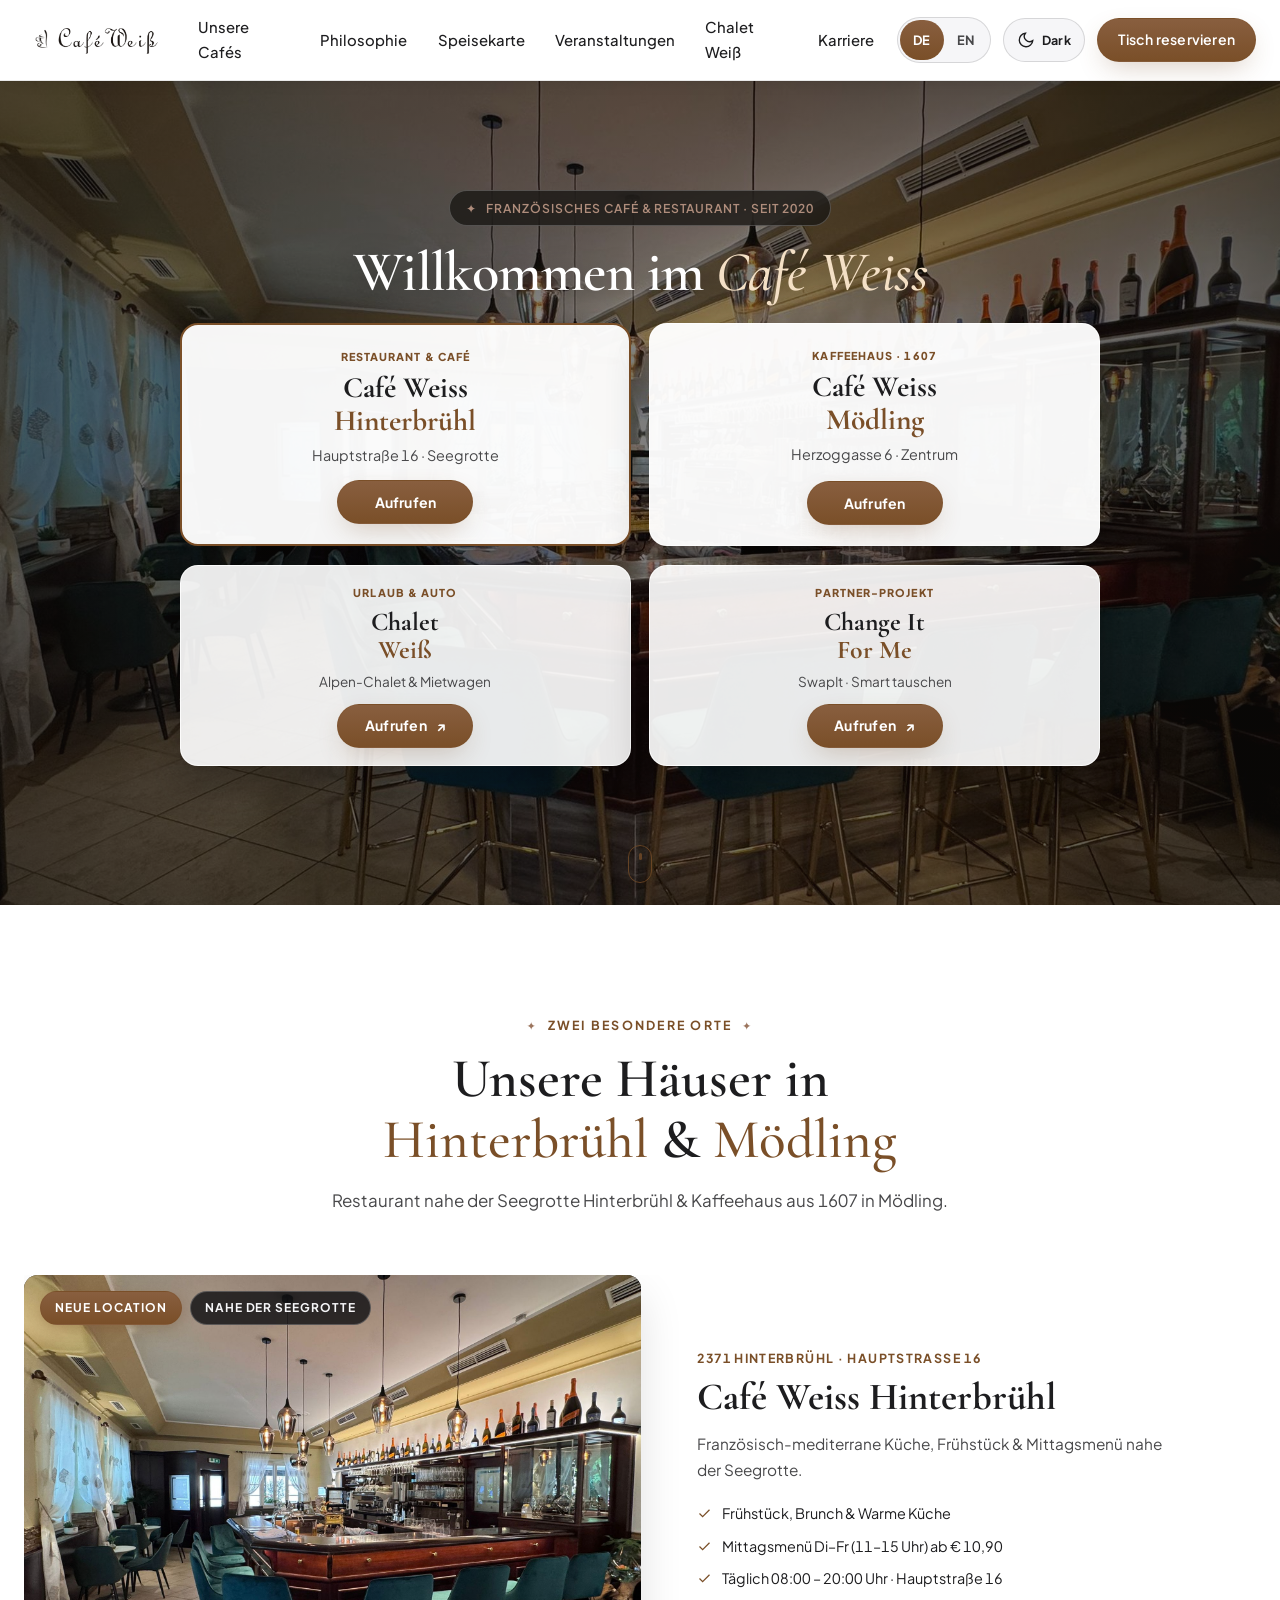
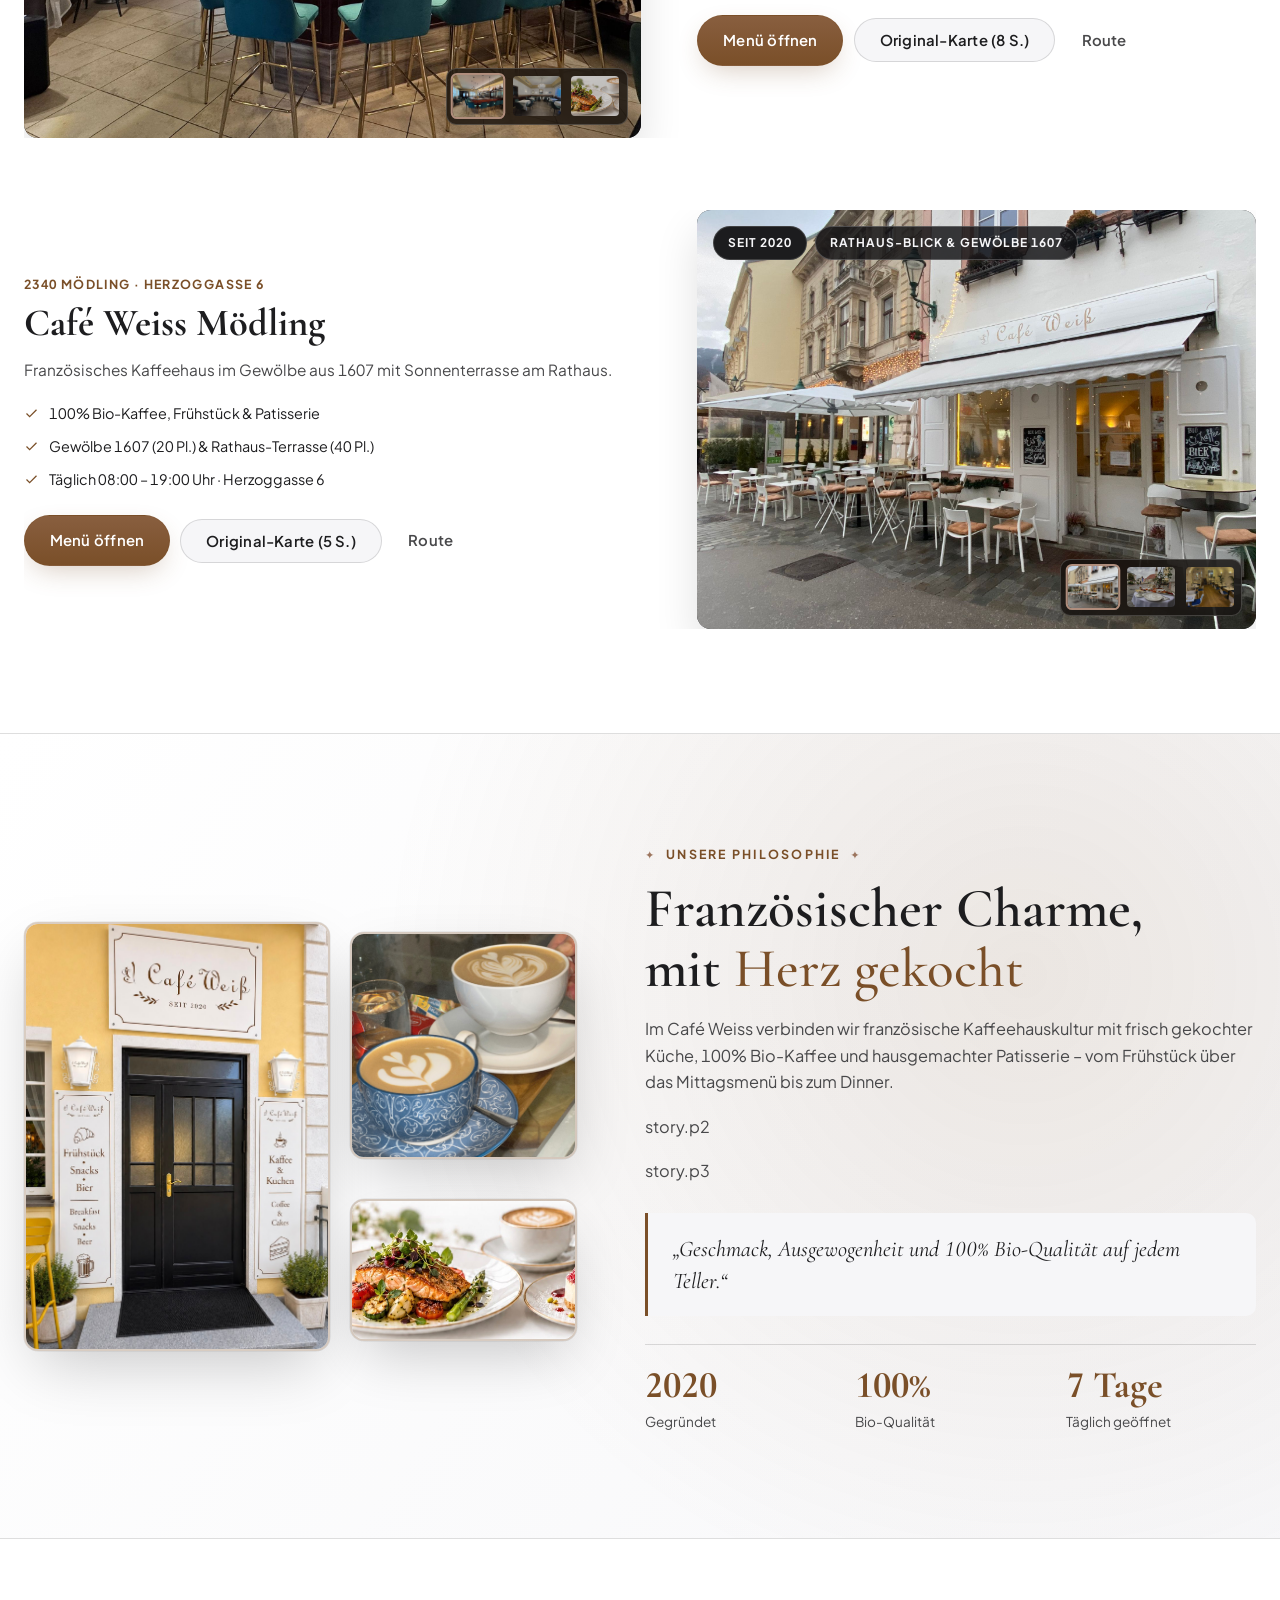
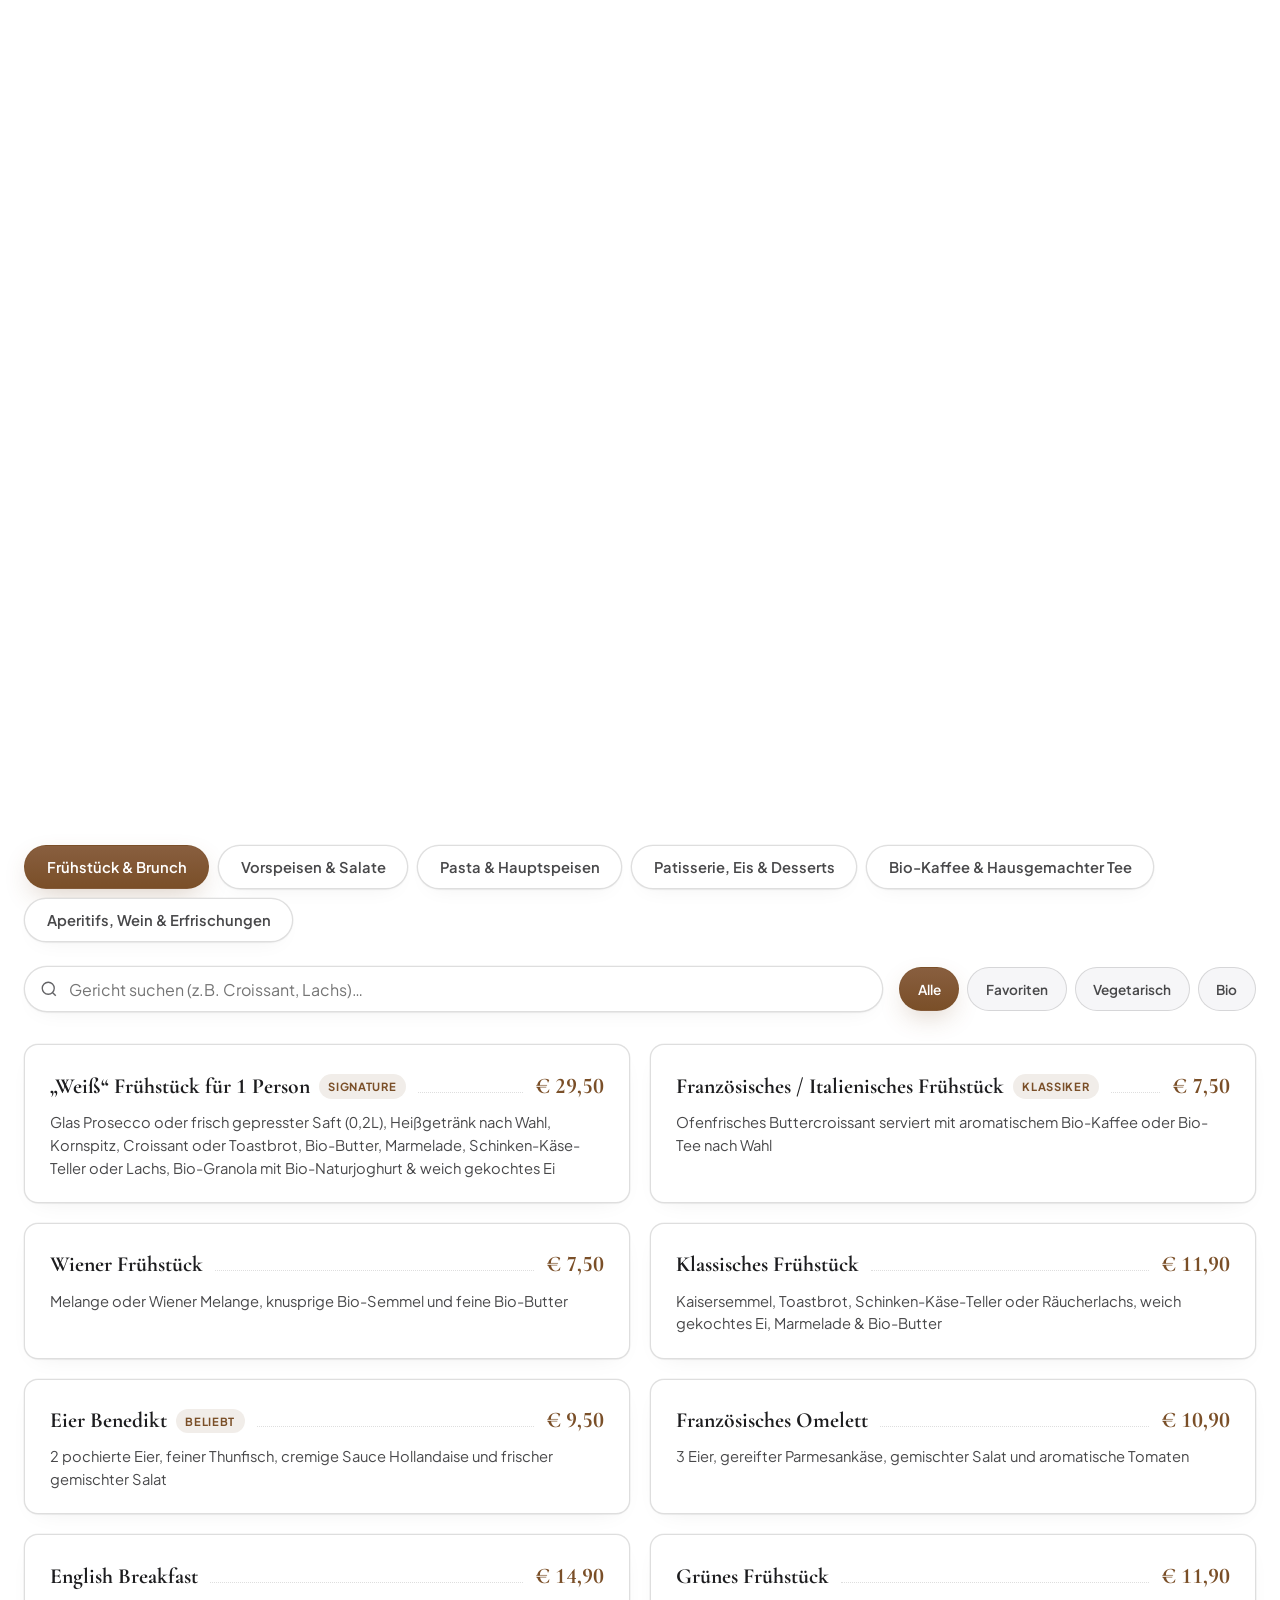
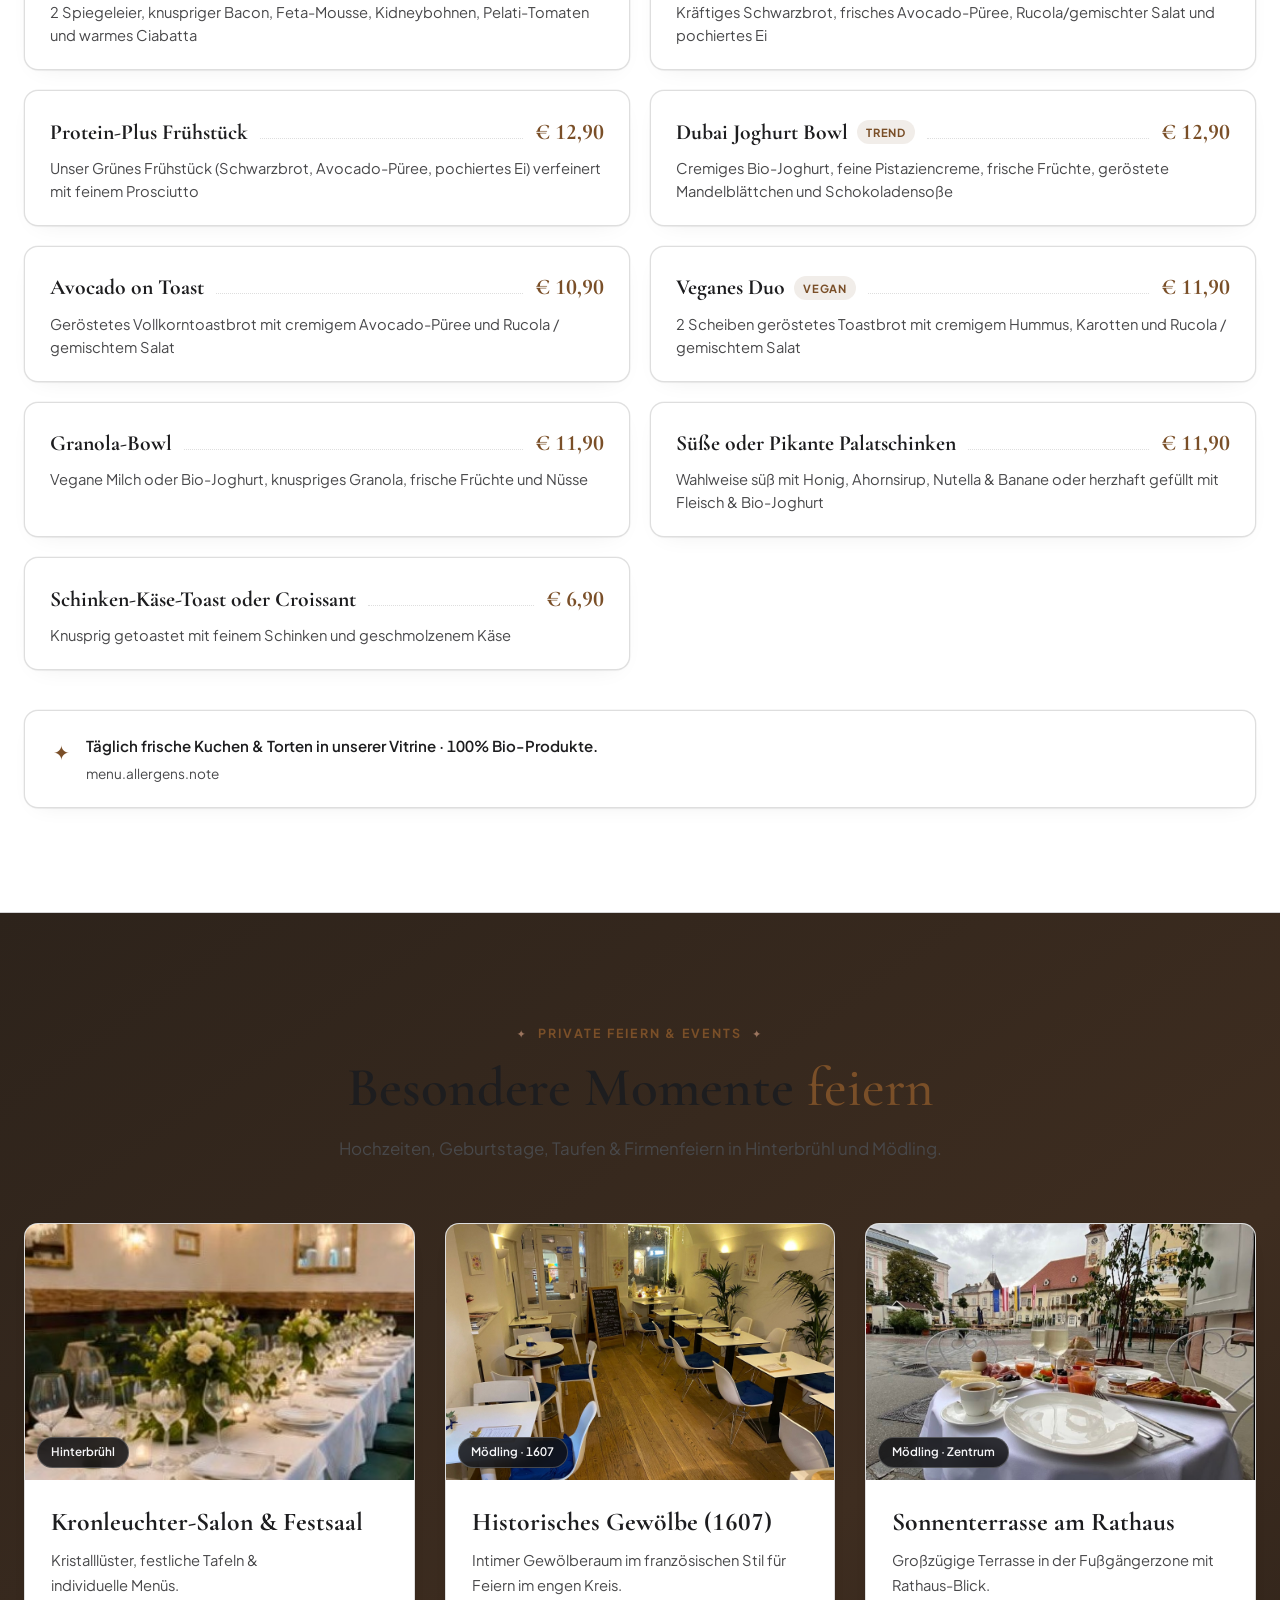
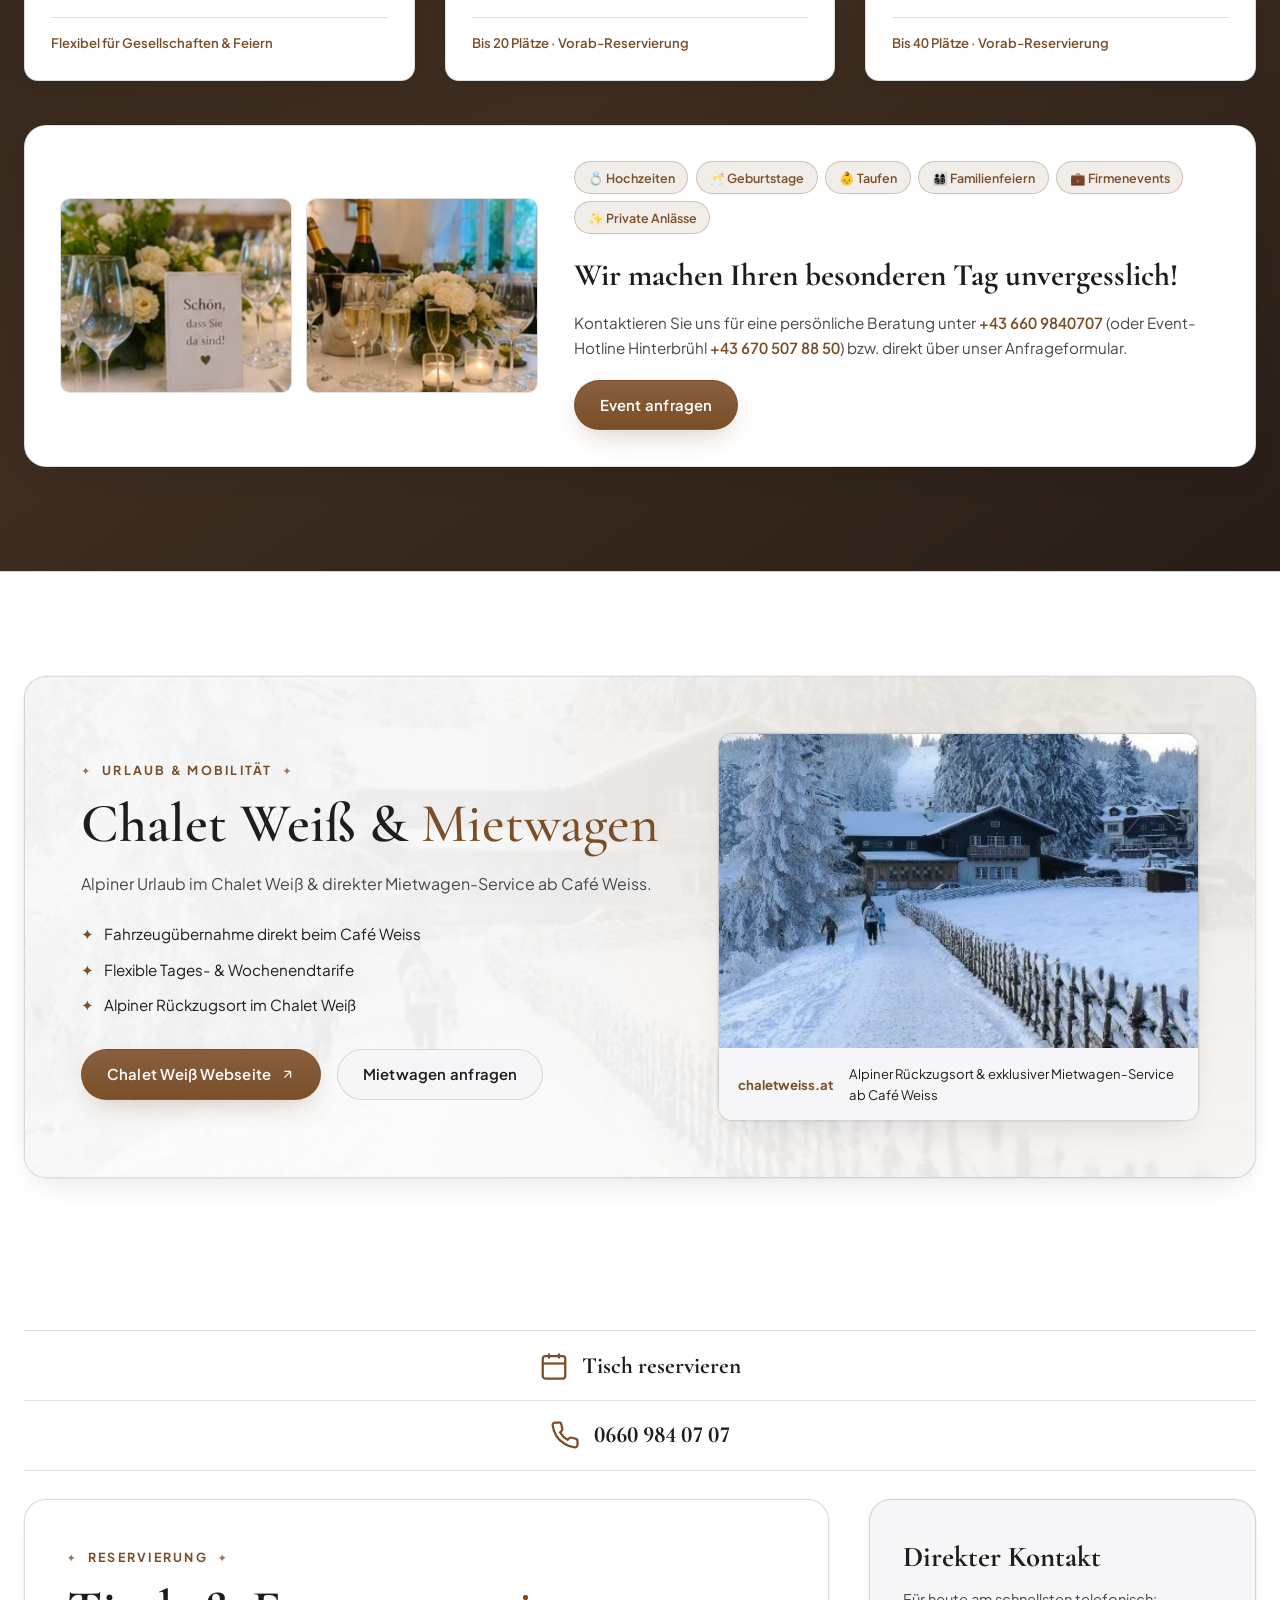
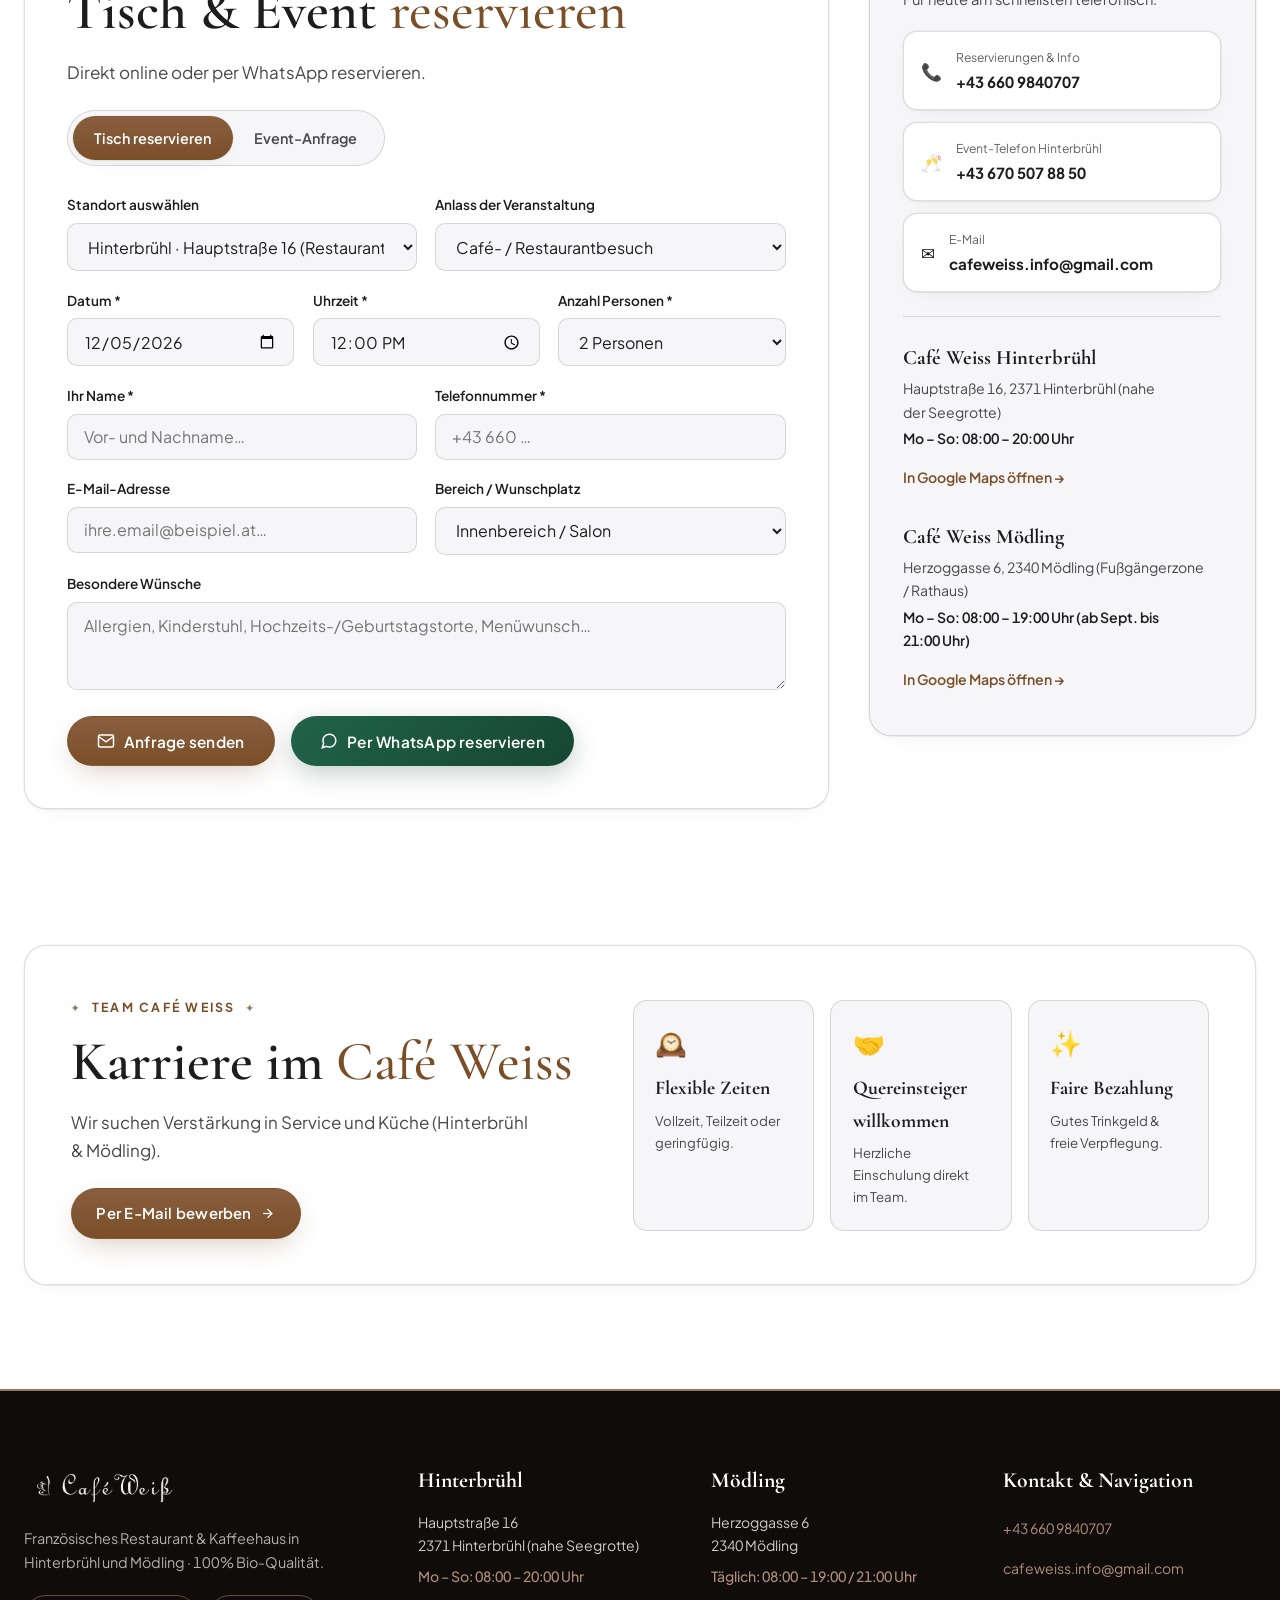
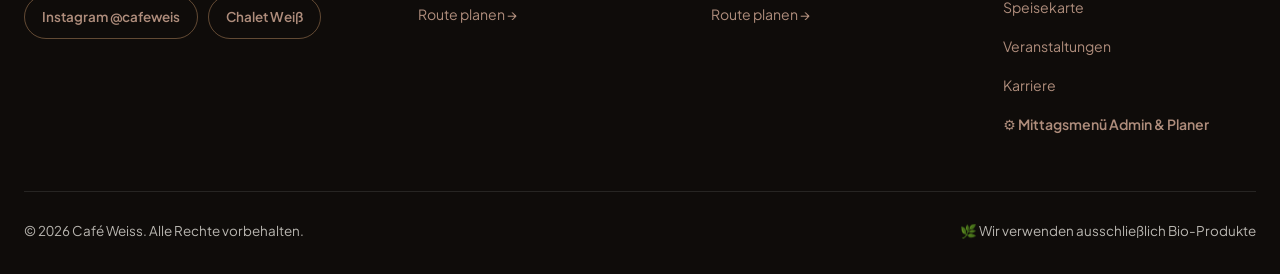
==== commit f4910647: "Add 4-Card 2x2 Hero Hub (Hinterbrühl, Mödling, Chalet Weiß, Change It For Me), airy mobile layout, d" ====
--- a/index.html
+++ b/index.html
@@ -239,45 +239,81 @@
             Willkommen im <em>Café Weiss</em>
           </h1>
 
-          <p class="hero__subtitle" data-i18n="hero.subtitle">
-            Hinterbrühl &amp; Mödling · 100% Bio-Kaffee, französische Küche &amp; Patisserie
-          </p>
-
-          <!-- Sleek Apple Tahoe Liquid Glass 50/50 Location Pill Switcher -->
-          <div class="hero-loc-picker hero-loc-picker--compact">
-            <div class="loc-segmented" role="tablist" aria-label="Standort wählen">
-              <button type="button" class="loc-seg-btn hero-loc-tab active" data-select-location="hinterbruehl" role="tab" aria-selected="true">
-                <span class="loc-seg-btn__top">
-                  <span class="hero-loc-tab__dot"></span>
-                  <span class="loc-seg-btn__title">Hinterbrühl</span>
-                  <span class="hero-loc-tab__tag">NEU</span>
-                </span>
-                <span class="loc-seg-btn__sub" data-i18n="loc.tab.hb.sub">Restaurant &amp; Mittagsmenü</span>
-              </button>
-              <button type="button" class="loc-seg-btn hero-loc-tab" data-select-location="moedling" role="tab" aria-selected="false">
-                <span class="loc-seg-btn__top">
-                  <span class="hero-loc-tab__dot"></span>
-                  <span class="loc-seg-btn__title">Mödling</span>
-                  <span class="hero-loc-tab__tag">1607</span>
-                </span>
-                <span class="loc-seg-btn__sub" data-i18n="loc.tab.md.sub">Kaffeehaus &amp; Terrasse</span>
-              </button>
-            </div>
-
-            <!-- Compact 1-Line Active Location Bar -->
-            <div class="hero-loc-card hero-loc-card--inline" id="heroLocCard">
-              <span class="hero-loc-card__badge" id="heroLocBadge" hidden>Restaurant &amp; Café</span>
-              <strong class="hero-loc-card__name" id="heroLocName">Café Weiss Hinterbrühl</strong>
-              <span class="hero-loc-card__sep">·</span>
-              <span id="heroLocAddress">Hauptstraße 16, 2371 Hinterbrühl</span>
-              <span class="hero-loc-card__sep">·</span>
-              <span id="heroLocHours">Täglich: 08:00 – 20:00 Uhr</span>
-              <a href="https://www.google.com/maps/search/?api=1&query=Hauptstra%C3%9Fe+16,+2371+Hinterbr%C3%BChl,+Austria"
-                target="_blank" rel="noopener" class="hero-loc-card__route" id="heroLocMapsUrl">
-                <span data-i18n="hero.directions">Route</span> ↗
-              </a>
-              <p class="hero-loc-card__desc" id="heroLocDesc" hidden></p>
-            </div>
+          <!-- 4-CARD HUB GRID (2x2 on Desktop & Mobile: 2 Restaurants + Chalet Weiß & Change It For Me) -->
+          <div class="hero-hub-grid" role="region" aria-label="Unsere Standorte &amp; Projekte">
+            <!-- CARD 1: HINTERBRÜHL -->
+            <article class="hero-hub-card hero-hub-card--restaurant active" data-hub-card="hinterbruehl">
+              <span class="hero-hub-card__kicker" data-i18n="hub.hb.kicker">RESTAURANT &amp; CAFÉ</span>
+              <h2 class="hero-hub-card__title" data-i18n-html="hub.hb.title">
+                Café Weiss<br /><em>Hinterbrühl</em>
+              </h2>
+              <p class="hero-hub-card__desc" data-i18n="hub.hb.desc">
+                Hauptstraße 16 · Seegrotte
+              </p>
+              <div class="hero-hub-card__actions">
+                <button type="button" class="btn btn--gold hero-hub-card__btn" data-select-location="hinterbruehl" data-scroll-to="speisekarte">
+                  <span data-i18n="hub.btn.open">Aufrufen</span>
+                </button>
+              </div>
+            </article>
+
+            <!-- CARD 2: MÖDLING -->
+            <article class="hero-hub-card hero-hub-card--restaurant" data-hub-card="moedling">
+              <span class="hero-hub-card__kicker" data-i18n="hub.md.kicker">KAFFEEHAUS · 1607</span>
+              <h2 class="hero-hub-card__title" data-i18n-html="hub.md.title">
+                Café Weiss<br /><em>Mödling</em>
+              </h2>
+              <p class="hero-hub-card__desc" data-i18n="hub.md.desc">
+                Herzoggasse 6 · Zentrum
+              </p>
+              <div class="hero-hub-card__actions">
+                <button type="button" class="btn btn--gold hero-hub-card__btn" data-select-location="moedling" data-scroll-to="speisekarte">
+                  <span data-i18n="hub.btn.open">Aufrufen</span>
+                </button>
+              </div>
+            </article>
+
+            <!-- CARD 3: CHALET WEISS -->
+            <article class="hero-hub-card hero-hub-card--project">
+              <span class="hero-hub-card__kicker" data-i18n="hub.chalet.kicker">URLAUB &amp; AUTO</span>
+              <h2 class="hero-hub-card__title" data-i18n-html="hub.chalet.title">
+                Chalet<br /><em>Weiß</em>
+              </h2>
+              <p class="hero-hub-card__desc" data-i18n="hub.chalet.desc">
+                Alpen-Chalet &amp; Mietwagen
+              </p>
+              <div class="hero-hub-card__actions">
+                <a href="https://chaletweiss.at" target="_blank" rel="noopener" class="btn btn--gold hero-hub-card__btn">
+                  <span data-i18n="hub.btn.open">Aufrufen</span> ↗
+                </a>
+              </div>
+            </article>
+
+            <!-- CARD 4: CHANGE IT FOR ME (SWAPIT) -->
+            <article class="hero-hub-card hero-hub-card--project">
+              <span class="hero-hub-card__kicker" data-i18n="hub.swapit.kicker">PARTNER-PROJEKT</span>
+              <h2 class="hero-hub-card__title" data-i18n-html="hub.swapit.title">
+                Change It<br /><em>For Me</em>
+              </h2>
+              <p class="hero-hub-card__desc" data-i18n="hub.swapit.desc">
+                SwapIt · Smart tauschen
+              </p>
+              <div class="hero-hub-card__actions">
+                <a href="https://swapit-chi.vercel.app/start" target="_blank" rel="noopener" class="btn btn--gold hero-hub-card__btn">
+                  <span data-i18n="hub.btn.open">Aufrufen</span> ↗
+                </a>
+              </div>
+            </article>
+          </div>
+
+          <!-- Hidden state container preserved for location sync -->
+          <div class="hero-loc-card" id="heroLocCard" hidden>
+            <span id="heroLocBadge"></span>
+            <strong id="heroLocName">Café Weiss Hinterbrühl</strong>
+            <span id="heroLocAddress">Hauptstraße 16, 2371 Hinterbrühl</span>
+            <span id="heroLocHours">Täglich: 08:00 – 20:00 Uhr</span>
+            <a href="https://www.google.com/maps/search/?api=1&query=Hauptstra%C3%9Fe+16,+2371+Hinterbr%C3%BChl,+Austria" id="heroLocMapsUrl">Route</a>
+            <p id="heroLocDesc"></p>
           </div>
 
           <div class="hero__actions hero__actions--centered">
@@ -1224,10 +1260,10 @@
       <div class="lightbox__header">
         <div class="lightbox__loc-tabs">
           <button type="button" class="lightbox__loc-btn active" data-lightbox-loc="hinterbruehl">
-            Hinterbrühl (8 Seiten)
+            Hinterbrühl
           </button>
           <button type="button" class="lightbox__loc-btn" data-lightbox-loc="moedling">
-            Mödling (5 Seiten)
+            Mödling
           </button>
         </div>
 
--- a/css/styles.css
+++ b/css/styles.css
@@ -3942,11 +3942,7 @@
   }
 
   .lunch-banner__badges {
-    position: absolute;
-    width: 1px;
-    height: 1px;
-    overflow: hidden;
-    clip: rect(0, 0, 0, 0);
+    margin-bottom: 0.45rem;
   }
 
   .lunch-banner__header {
@@ -4043,9 +4039,19 @@
     padding: 0.65rem 1.2rem;
   }
 
+  .menu-filters {
+    display: flex !important;
+    flex-wrap: wrap !important;
+    overflow: visible !important;
+    gap: 0.4rem;
+  }
+
   .filter-chip {
-    font-size: 0.94rem;
+    flex: 1 1 auto;
+    font-size: 0.88rem;
     min-height: 44px;
+    padding: 0.45rem 0.65rem;
+    text-align: center;
   }
 
   .menu-item-card {
@@ -4129,17 +4135,17 @@
   background: #FFFFFF;
 }
 
-/* 2. Centered Full-Screen Kobenzl-Style Hero with Apple Tahoe Liquid Glass Pill Switcher */
+/* 2. Centered Full-Screen Hero with 4-Card Hub Grid (2x2 on Desktop & Mobile) */
 .hero--centered {
   min-height: calc(100vh - 76px);
-  padding: 4rem 0 4.5rem;
+  padding: 2.25rem 0 2.75rem;
   text-align: center;
 }
 
 .hero--centered .hero__backdrop-veil {
   background: radial-gradient(
     circle at 50% 45%,
-    rgba(16, 14, 12, 0.44) 0%,
+    rgba(16, 14, 12, 0.42) 0%,
     rgba(12, 10, 8, 0.72) 100%
   );
 }
@@ -4154,7 +4160,8 @@
 }
 
 .hero__content--centered {
-  max-width: 760px;
+  width: 100%;
+  max-width: 920px;
   margin: 0 auto;
   display: flex;
   flex-direction: column;
@@ -4162,74 +4169,123 @@
 }
 
 .hero--centered .hero__title {
-  font-size: clamp(2.65rem, 5.2vw, 4.6rem);
+  font-size: clamp(2.25rem, 4.4vw, 3.65rem);
   font-weight: 600;
-  line-height: 1.08;
+  line-height: 1.06;
   letter-spacing: -0.01em;
-  margin-bottom: 0.75rem;
+  margin-bottom: 1.25rem;
   color: #FFFFFF;
   text-shadow: 0 6px 28px rgba(0, 0, 0, 0.45);
 }
 
 .hero--centered .hero__title em {
-  display: block;
+  font-style: italic;
+  color: #F4E0C6;
+}
+
+/* 4-Card 2x2 Hub Grid (Top: Hinterbrühl & Mödling · Bottom: Chalet Weiß & Change It For Me) */
+.hero-hub-grid {
+  width: 100%;
+  display: grid;
+  grid-template-columns: repeat(2, minmax(0, 1fr));
+  gap: 1.15rem;
+  margin-bottom: 1.35rem;
+}
+
+.hero-hub-card {
+  background: rgba(255, 255, 255, 0.96);
+  color: var(--ui-label);
+  border: 1px solid rgba(255, 255, 255, 0.85);
+  border-radius: 18px;
+  padding: 1.45rem 1.35rem 1.3rem;
+  box-shadow: 0 18px 42px rgba(0, 0, 0, 0.28);
+  display: flex;
+  flex-direction: column;
+  align-items: center;
+  justify-content: space-between;
+  text-align: center;
+  min-width: 0;
+  transition: transform 0.22s ease, box-shadow 0.22s ease, border-color 0.22s ease;
+}
+
+html.dark .hero-hub-card {
+  background: rgba(28, 28, 30, 0.94);
+  border-color: rgba(255, 255, 255, 0.14);
+}
+
+.hero-hub-card:hover {
+  transform: translateY(-3px);
+  box-shadow: 0 24px 52px rgba(0, 0, 0, 0.36);
+}
+
+.hero-hub-card.active {
+  border: 2px solid var(--tenant-accent);
+}
+
+.hero-hub-card--project {
+  padding: 1.15rem 1.25rem 1.1rem;
+  background: rgba(255, 255, 255, 0.91);
+}
+
+html.dark .hero-hub-card--project {
+  background: rgba(24, 24, 26, 0.9);
+}
+
+.hero-hub-card__kicker {
+  display: inline-block;
+  font-size: 0.68rem;
+  font-weight: 800;
+  letter-spacing: 0.1em;
+  text-transform: uppercase;
+  color: var(--gold-dark);
+  margin-bottom: 0.35rem;
+}
+
+.hero-hub-card__title {
+  font-family: var(--font-serif);
+  font-size: clamp(1.55rem, 2.3vw, 2.05rem);
+  font-weight: 700;
+  line-height: 1.12;
+  color: var(--ui-label);
+  margin: 0 0 0.45rem;
+}
+
+.hero-hub-card--project .hero-hub-card__title {
+  font-size: clamp(1.4rem, 2vw, 1.75rem);
+}
+
+.hero-hub-card__title em {
   font-style: normal;
-  color: #F4E0C6;
-}
-
-.hero--centered .hero__subtitle {
-  display: block !important;
-  font-size: 1.08rem;
-  color: rgba(255, 255, 255, 0.92);
-  margin: 0 auto 1.4rem;
-  max-width: 52ch;
-  text-shadow: 0 2px 12px rgba(0, 0, 0, 0.45);
-}
-
-.hero-loc-picker--compact {
+  color: var(--gold-dark);
+}
+
+.hero-hub-card__desc {
+  font-size: 0.9rem;
+  line-height: 1.42;
+  color: var(--ui-label-secondary);
+  margin: 0 auto 0.9rem;
+  max-width: 34ch;
+}
+
+.hero-hub-card--project .hero-hub-card__desc {
+  font-size: 0.85rem;
+  margin-bottom: 0.75rem;
+}
+
+.hero-hub-card__actions {
+  margin-top: auto;
   width: 100%;
-  max-width: 620px;
-  padding: 0.55rem;
-  border-radius: 22px;
-  background: rgba(255, 255, 255, 0.92);
-  backdrop-filter: blur(24px) saturate(1.6);
-  -webkit-backdrop-filter: blur(24px) saturate(1.6);
-  border: 0.5px solid rgba(255, 255, 255, 0.55);
-  box-shadow: 0 20px 48px rgba(0, 0, 0, 0.32);
-  margin-bottom: 1.35rem;
-}
-
-html.dark .hero-loc-picker--compact {
-  background: rgba(28, 28, 30, 0.9);
-  border-color: rgba(255, 255, 255, 0.14);
-}
-
-.hero-loc-card--inline {
-  display: flex;
-  align-items: center;
+  display: flex;
   justify-content: center;
-  flex-wrap: wrap;
-  gap: 0.35rem 0.55rem;
-  padding: 0.55rem 0.75rem 0.25rem;
+}
+
+.hero-hub-card__btn {
+  min-height: 44px;
+  min-width: 136px;
+  padding: 0.55rem 1.35rem;
   font-size: 0.88rem;
-  color: var(--ui-label-secondary);
-}
-
-.hero-loc-card--inline .hero-loc-card__name {
-  font-family: var(--font-sans);
-  font-size: 0.92rem;
   font-weight: 700;
-  color: var(--ui-label);
-}
-
-.hero-loc-card__sep {
-  opacity: 0.45;
-}
-
-.hero-loc-card--inline .hero-loc-card__route {
-  min-height: 30px;
-  padding: 0.18rem 0.65rem;
-  font-size: 0.8rem;
+  border-radius: 999px;
 }
 
 .hero__actions--centered {
@@ -4254,6 +4310,17 @@
   transform: translateY(-2px);
 }
 
+/* Eliminate duplicate buttons & repeated date/hours badges in Hero & Lunch Banner */
+.hero__actions--centered,
+.lunch-scheduler-bar,
+.lunch-banner__badges [data-i18n="lunch.badge"] {
+  display: none !important;
+}
+
+.lunch-banner__badges {
+  margin-bottom: 0.4rem;
+}
+
 /* 3. Kobenzl Two-Tone Stacked Editorial Headings */
 .section-title em {
   font-style: normal;
@@ -4276,14 +4343,15 @@
   gap: 4.5rem;
 }
 
-.loc-card {
+.loc-card,
+.loc-card.is-active-location {
   display: grid;
   grid-template-columns: 1.05fr 0.95fr;
   gap: 3.5rem;
   align-items: center;
-  background: transparent;
-  border: none;
-  box-shadow: none;
+  background: transparent !important;
+  border: none !important;
+  box-shadow: none !important;
   border-radius: 0;
   max-width: 100%;
 }
@@ -4368,6 +4436,50 @@
 }
 
 @media (max-width: 860px) {
+  /* Never hide content with opacity:0 scroll-reveal on mobile — prevents blank white gaps before threshold */
+  [data-reveal] {
+    opacity: 1 !important;
+    transform: none !important;
+  }
+
+  .hero__subtitle,
+  .hero--centered .hero__subtitle,
+  .hero__scroll-cue,
+  #philosophie,
+  #karriere {
+    display: none !important;
+  }
+
+  /* On Mobile, reorder sections so Mittagsmenü & Speisekarte (#speisekarte) come FIRST right below the Hero! */
+  main {
+    display: flex;
+    flex-direction: column;
+  }
+
+  .hero {
+    order: 0;
+  }
+
+  #speisekarte {
+    order: 1;
+  }
+
+  #standorte {
+    order: 2;
+  }
+
+  #reservierung {
+    order: 3;
+  }
+
+  #veranstaltungen {
+    order: 4;
+  }
+
+  #chalet {
+    order: 5;
+  }
+
   .locations-grid {
     gap: 2.5rem;
   }
@@ -4389,26 +4501,362 @@
 }
 
 @media (max-width: 600px) {
+  .loc-seg-btn {
+    min-height: 44px;
+    padding: 0.45rem 0.6rem;
+    align-items: center;
+  }
+
+  .loc-seg-btn__top {
+    justify-content: center;
+  }
+
+  .loc-seg-btn .hero-loc-tab__tag,
+  .loc-seg-btn__sub {
+    display: none !important;
+  }
+
+  /* Full-Screen Edge-to-Edge Printed Menu Lightbox on Mobile (Zero wasted margins for Seniors!) */
+  .lightbox {
+    width: 100vw !important;
+    max-width: 100vw !important;
+    height: 100dvh !important;
+    max-height: 100dvh !important;
+    margin: 0 !important;
+    padding: 0 !important;
+    border: none !important;
+    border-radius: 0 !important;
+  }
+
+  .lightbox__container {
+    width: 100% !important;
+    height: 100dvh !important;
+    max-height: 100dvh !important;
+  }
+
+  .lightbox__header {
+    flex-wrap: nowrap !important;
+    padding: 0.45rem 0.65rem !important;
+    gap: 0.4rem !important;
+    min-height: 54px;
+  }
+
+  .lightbox__loc-tabs {
+    flex-wrap: nowrap !important;
+    gap: 0.3rem !important;
+    min-width: 0;
+  }
+
+  .lightbox__loc-btn {
+    min-height: 40px !important;
+    padding: 0.35rem 0.65rem !important;
+    font-size: 0.82rem !important;
+    white-space: nowrap;
+  }
+
+  .lightbox__counter {
+    font-size: 0.85rem !important;
+    font-weight: 700;
+    white-space: nowrap;
+    margin-left: auto;
+  }
+
+  .lightbox__close {
+    width: 40px !important;
+    height: 40px !important;
+    min-width: 40px !important;
+    min-height: 40px !important;
+    flex-shrink: 0;
+  }
+
+  .lightbox__stage {
+    padding: 0 !important;
+    overflow-y: auto !important;
+    overflow-x: hidden !important;
+    align-items: flex-start !important;
+    justify-content: center !important;
+    background: #FFFFFF !important;
+    -webkit-overflow-scrolling: touch;
+  }
+
+  .lightbox__stage.is-zoomed-stage {
+    overflow-x: auto !important;
+    justify-content: flex-start !important;
+  }
+
+  .lightbox__img-wrap {
+    width: 100% !important;
+    height: auto !important;
+    margin: 0 !important;
+    padding: 0 !important;
+    display: flex !important;
+    justify-content: center !important;
+    overflow: hidden;
+  }
+
+  .lightbox__stage.is-zoomed-stage .lightbox__img-wrap {
+    width: 180% !important;
+    overflow: visible;
+  }
+
+  .lightbox__img-wrap img {
+    width: 116% !important;
+    max-width: none !important;
+    flex-shrink: 0;
+    height: auto !important;
+    max-height: none !important;
+    display: block !important;
+    border-radius: 0 !important;
+    box-shadow: none !important;
+    transition: width 0.2s ease;
+  }
+
+  .lightbox__img-wrap img.is-zoomed {
+    width: 100% !important;
+  }
+
+  .lightbox__nav {
+    position: fixed !important;
+    top: auto !important;
+    bottom: 4.8rem !important;
+    transform: none !important;
+    width: 48px !important;
+    height: 48px !important;
+    box-shadow: 0 6px 20px rgba(0, 0, 0, 0.55) !important;
+    z-index: 20;
+  }
+
+  .lightbox__nav--prev {
+    left: 0.65rem !important;
+  }
+
+  .lightbox__nav--next {
+    right: 0.65rem !important;
+  }
+
+  .lightbox__thumbs {
+    padding: 0.45rem 0.5rem !important;
+    gap: 0.4rem !important;
+    justify-content: flex-start !important;
+  }
+
+  .lightbox-thumb {
+    width: 44px !important;
+    height: 56px !important;
+  }
+
+  /* First Screen on Mobile: Airy Full-Viewport "Choose Café / Project" Hero */
   .hero--centered {
-    min-height: auto;
-    padding: 2.15rem 0 2.35rem;
+    min-height: calc(100svh - 62px);
+    padding: 2rem 0 calc(5.25rem + env(safe-area-inset-bottom, 0px));
+    display: flex;
+    align-items: center;
+  }
+
+  .hero--centered .eyebrow-badge {
+    display: inline-flex !important;
+    font-size: 0.68rem;
+    padding: 0.35rem 0.85rem;
+    margin-bottom: 0.85rem;
   }
 
   .hero--centered .hero__title {
-    font-size: clamp(2.15rem, 8.2vw, 2.75rem);
-  }
-
-  .hero--centered .hero__subtitle {
-    font-size: 0.94rem;
-    margin-bottom: 1rem;
-  }
-
-  .hero-loc-card--inline {
+    font-size: clamp(1.95rem, 7.2vw, 2.35rem);
+    margin-bottom: 1.35rem;
+  }
+
+  /* Airy 2x2 4-Card Grid on Mobile with comfortable breathing room */
+  .hero-hub-grid {
+    grid-template-columns: repeat(2, minmax(0, 1fr));
+    gap: 0.85rem;
+    margin-bottom: 0;
+  }
+
+  .hero-hub-card,
+  .hero-hub-card--restaurant,
+  .hero-hub-card--project {
+    grid-column: auto;
+    padding: 1.2rem 0.85rem 1.05rem;
+    border-radius: 18px;
+  }
+
+  .hero-hub-card__kicker,
+  .hero-hub-card--project .hero-hub-card__kicker {
+    display: inline-block !important;
+    font-size: 0.6rem;
+    letter-spacing: 0.07em;
+    margin-bottom: 0.35rem;
+  }
+
+  .hero-hub-card__title,
+  .hero-hub-card--restaurant .hero-hub-card__title,
+  .hero-hub-card--project .hero-hub-card__title {
+    font-size: clamp(1.24rem, 4.8vw, 1.42rem);
+    line-height: 1.15;
+    margin-bottom: 0.4rem;
+  }
+
+  .hero-hub-card__desc,
+  .hero-hub-card--restaurant .hero-hub-card__desc,
+  .hero-hub-card--project .hero-hub-card__desc {
     font-size: 0.82rem;
-    gap: 0.25rem 0.45rem;
-  }
-
+    font-weight: 500;
+    color: var(--ui-label-secondary);
+    line-height: 1.35;
+    margin-bottom: 0.85rem;
+    white-space: normal;
+    overflow: visible;
+  }
+
+  .hero-hub-card__btn,
+  .hero-hub-card--restaurant .hero-hub-card__btn,
+  .hero-hub-card--project .hero-hub-card__btn {
+    width: 100%;
+    min-width: 0;
+    min-height: 44px;
+    padding: 0.5rem 0.75rem;
+    font-size: 0.88rem;
+  }
+
+  /* Second Screen ("După ce alegi cafeneaua"): Airy, well-spaced Menu & Mittagsmenü */
+  .menu-section {
+    padding-top: 2.75rem !important;
+    padding-bottom: 2.75rem !important;
+  }
+
+  .menu-section > .container > .section-header {
+    display: block !important;
+    margin-bottom: 1.5rem !important;
+  }
+
+  .menu-LocationBar {
+    display: flex !important;
+    flex-direction: column;
+    align-items: stretch;
+    gap: 0.75rem;
+    margin-bottom: 1.35rem !important;
+  }
+
+  .menu-loc-switch {
+    padding: 0.25rem !important;
+    gap: 0.3rem !important;
+  }
+
+  .menu-loc-btn {
+    min-height: 46px !important;
+    padding: 0.5rem 0.65rem !important;
+  }
+
+  .menu-loc-btn__title {
+    font-size: 1.06rem !important;
+  }
+
+  .menu-gallery-trigger {
+    width: 100% !important;
+    min-height: 46px !important;
+    padding: 0.55rem 1rem !important;
+    font-size: 0.92rem !important;
+  }
+
+  .menu-gallery-trigger span {
+    display: inline;
+  }
+
+  .menu-gallery-trigger::after {
+    content: none;
+  }
+
+  /* Airy, well-spaced Lunch Banner on Mobile */
+  .lunch-banner {
+    padding: 1.35rem 1.15rem !important;
+    margin-bottom: 1.5rem !important;
+  }
+
+  .lunch-banner__header {
+    gap: 0.9rem !important;
+    margin-bottom: 1.1rem !important;
+    padding-bottom: 1rem !important;
+  }
+
+  .lunch-banner__header > div:first-child {
+    display: block;
+    width: 100%;
+  }
+
+  .lunch-banner__badges {
+    margin-bottom: 0.55rem !important;
+  }
+
+  .lunch-period-pill {
+    font-size: 0.82rem !important;
+    padding: 0.25rem 0.7rem !important;
+  }
+
+  .lunch-banner__title {
+    font-size: 1.6rem !important;
+    margin: 0 0 0.35rem !important;
+  }
+
+  .lunch-banner__subtitle {
+    font-size: 0.94rem !important;
+    line-height: 1.45 !important;
+    margin: 0 !important;
+  }
+
+  .lunch-banner__prices {
+    gap: 0.65rem !important;
+  }
+
+  .lunch-price-box {
+    flex-direction: column !important;
+    align-items: flex-start !important;
+    justify-content: center !important;
+    padding: 0.75rem 0.85rem !important;
+    border-radius: 14px !important;
+    gap: 0.2rem !important;
+  }
+
+  .lunch-price-box__label {
+    font-size: 0.88rem !important;
+    margin: 0 !important;
+  }
+
+  .lunch-price-box__val {
+    font-size: 1.35rem !important;
+    margin: 0 !important;
+  }
+
+  .lunch-days-grid {
+    gap: 0.85rem !important;
+  }
+
+  .lunch-day-card {
+    padding: 1.15rem 1.15rem !important;
+  }
+
+  /* Hide duplicate Hero bottom buttons on mobile because the 2 Restaurant cards & bottom bar already provide them */
   .hero__actions--centered {
+    display: none !important;
+  }
+
+  /* Make all 6 Menu Categories visible at once in a 2-column grid on mobile (no hidden horizontal scroll!) */
+  .menu-categories {
+    display: grid !important;
+    grid-template-columns: repeat(2, minmax(0, 1fr));
+    gap: 0.45rem;
+    overflow: visible !important;
+    margin-bottom: 1.15rem;
+  }
+
+  .menu-cat-tab {
+    width: 100%;
+    min-height: 46px;
+    padding: 0.55rem 0.65rem;
+    font-size: 0.95rem;
+    white-space: normal;
+    text-align: center;
+    line-height: 1.2;
+  }
     width: 100%;
     display: grid;
     grid-template-columns: repeat(2, minmax(0, 1fr));
